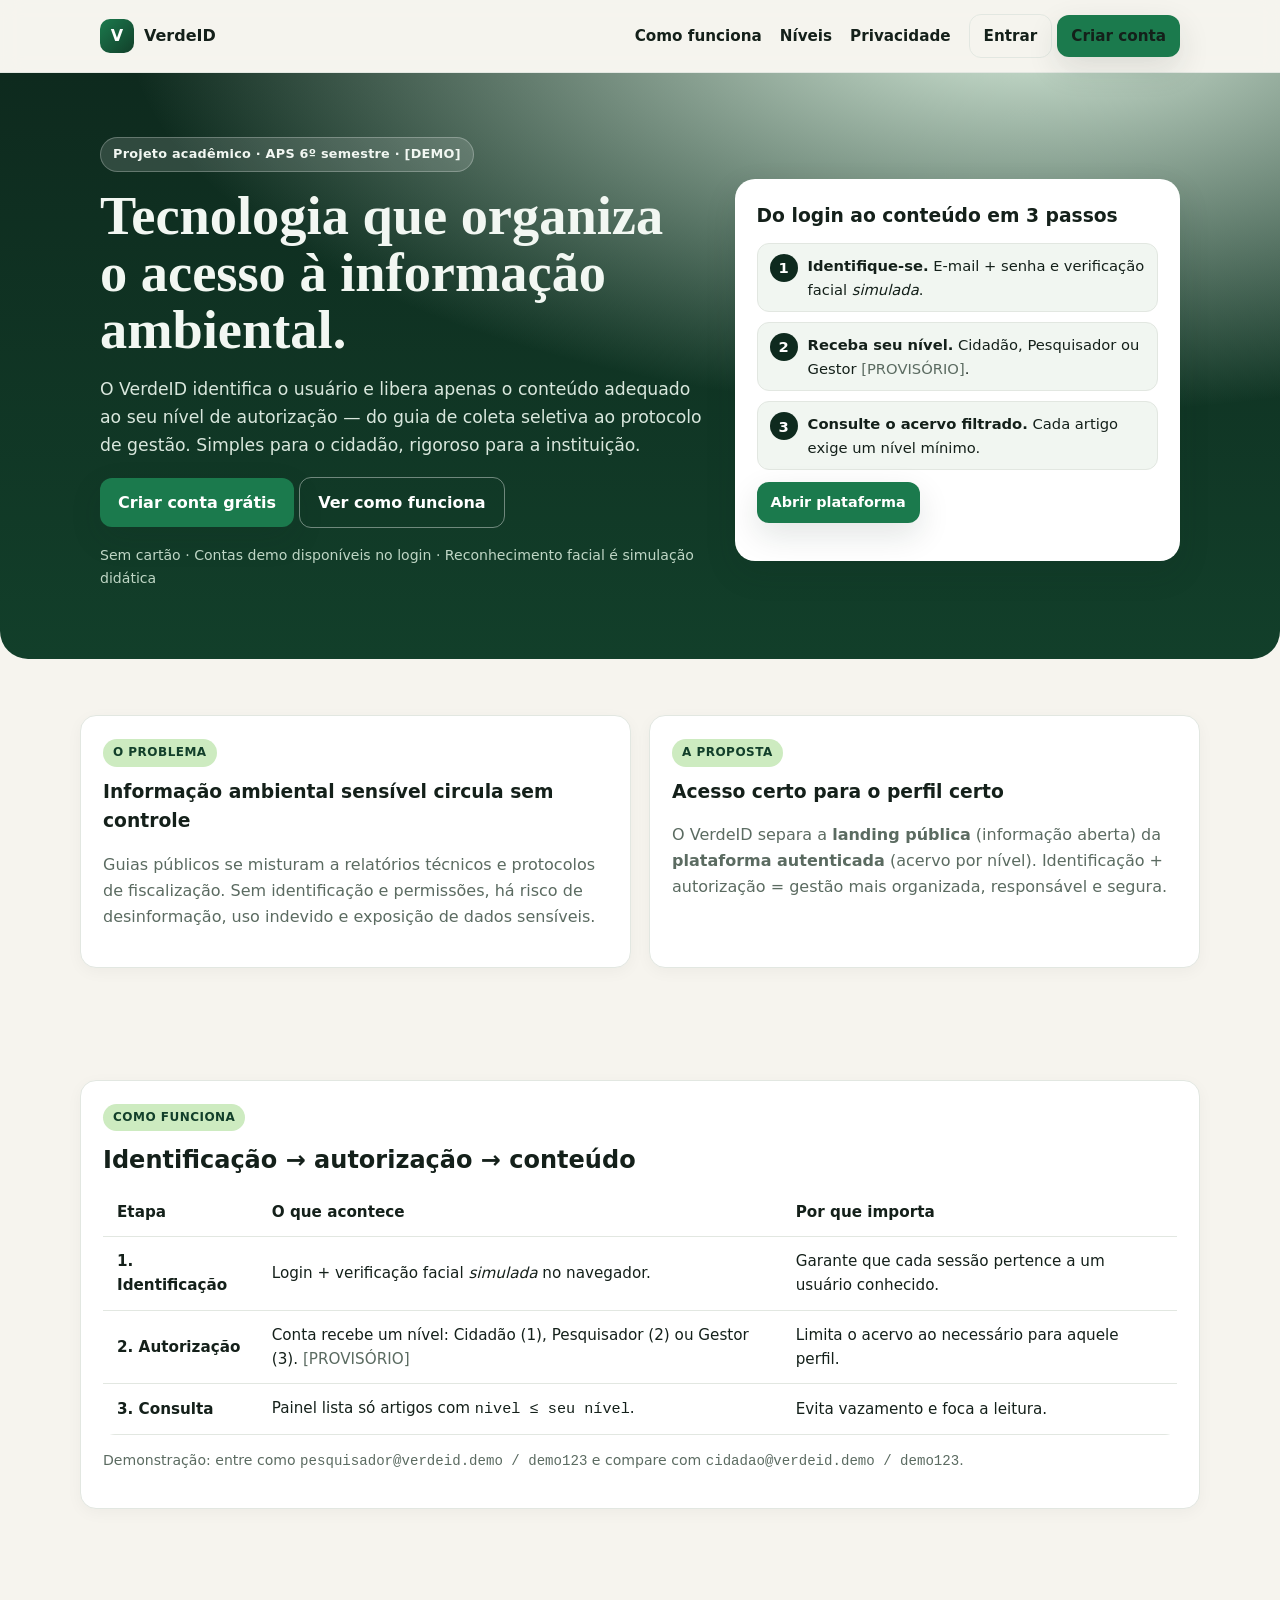
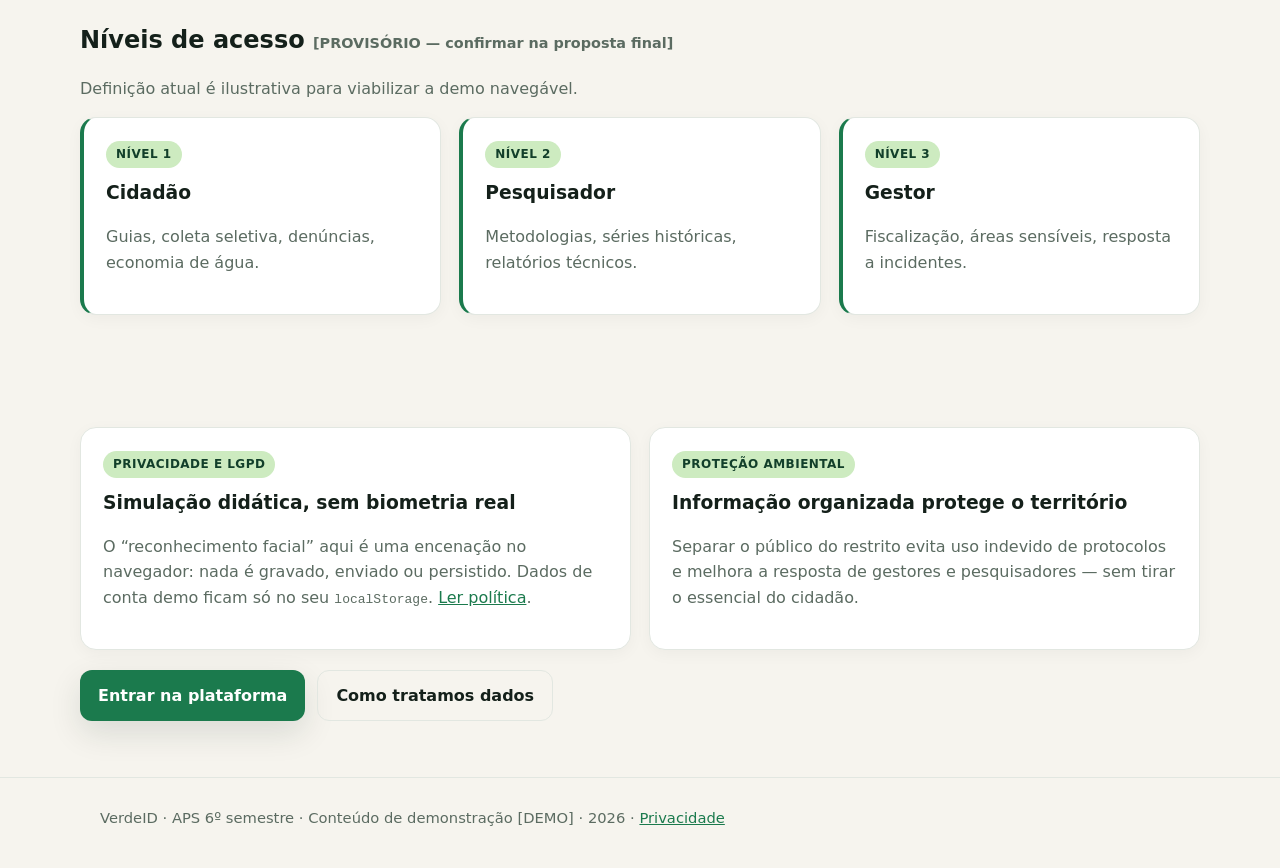
==== index.html @ 3d50bd26 "VerdeID: site estático inicial com landing, auth demo e acervo por nível" ====
<!doctype html>
<html lang="pt-BR">
<head>
<meta charset="utf-8"><meta name="viewport" content="width=device-width,initial-scale=1">
<title>VerdeID — Identificação e acesso a informações ambientais</title>
<meta name="description" content="VerdeID: plataforma de identificação e controle de acesso a informações ambientais, por nível de autorização. Projeto acadêmico (APS).">
<link rel="stylesheet" href="assets/css/style.css">
</head>
<body>
<a class="skip" href="#conteudo">Pular para o conteúdo</a>
<nav class="nav" aria-label="Navegação principal"><div class="nav-inner">
<a class="brand" href="index.html"><span class="brand-mark">V</span> VerdeID</a>
<div class="nav-links"><a class="hide-m" href="#como-funciona">Como funciona</a><a class="hide-m" href="#niveis">Níveis</a><a class="hide-m" href="privacidade.html">Privacidade</a><span data-auth-area></span></div>
</div></nav>

<header class="hero"><div class="hero-grid">
<div>
<span class="eyebrow">Projeto acadêmico · APS 6º semestre · [DEMO]</span>
<h1>Tecnologia que organiza o acesso à informação ambiental.</h1>
<p class="lead">O VerdeID identifica o usuário e libera apenas o conteúdo adequado ao seu nível de autorização — do guia de coleta seletiva ao protocolo de gestão. Simples para o cidadão, rigoroso para a instituição.</p>
<p><a class="btn btn-primary" href="cadastro.html">Criar conta grátis</a> <a class="btn btn-ghost" style="color:#fff;border-color:rgba(255,255,255,.4)" href="#como-funciona">Ver como funciona</a></p>
<p class="hint" style="color:#BFD6C5">Sem cartão · Contas demo disponíveis no login · Reconhecimento facial é simulação didática</p>
</div>
<div class="hero-card" role="img" aria-label="Fluxo: identificar, autorizar, consultar">
<h3>Do login ao conteúdo em 3 passos</h3>
<div class="flow">
<div class="flow-step"><span class="dot">1</span><div><strong>Identifique-se.</strong> E-mail + senha e verificação facial <em>simulada</em>.</div></div>
<div class="flow-step"><span class="dot">2</span><div><strong>Receba seu nível.</strong> Cidadão, Pesquisador ou Gestor <span class="muted">[PROVISÓRIO]</span>.</div></div>
<div class="flow-step"><span class="dot">3</span><div><strong>Consulte o acervo filtrado.</strong> Cada artigo exige um nível mínimo.</div></div>
</div>
<p style="margin-top:12px"><a class="btn btn-primary btn-small" href="painel.html">Abrir plataforma</a></p>
</div>
</div></header>

<main id="conteudo">
<section class="block wrap" id="problema">
<div class="grid-2">
<div class="card reveal"><span class="tag">O problema</span><h3>Informação ambiental sensível circula sem controle</h3><p class="muted">Guias públicos se misturam a relatórios técnicos e protocolos de fiscalização. Sem identificação e permissões, há risco de desinformação, uso indevido e exposição de dados sensíveis.</p></div>
<div class="card reveal"><span class="tag">A proposta</span><h3>Acesso certo para o perfil certo</h3><p class="muted">O VerdeID separa a <strong>landing pública</strong> (informação aberta) da <strong>plataforma autenticada</strong> (acervo por nível). Identificação + autorização = gestão mais organizada, responsável e segura.</p></div>
</div>
</section>

<section class="block wrap" id="como-funciona">
<div class="card reveal">
<span class="tag">Como funciona</span>
<h2 style="margin:0 0 8px">Identificação → autorização → conteúdo</h2>
<table class="table" aria-label="Etapas do sistema">
<tr><th>Etapa</th><th>O que acontece</th><th>Por que importa</th></tr>
<tr><td><strong>1. Identificação</strong></td><td>Login + verificação facial <em>simulada</em> no navegador.</td><td>Garante que cada sessão pertence a um usuário conhecido.</td></tr>
<tr><td><strong>2. Autorização</strong></td><td>Conta recebe um nível: Cidadão (1), Pesquisador (2) ou Gestor (3). <span class="muted">[PROVISÓRIO]</span></td><td>Limita o acervo ao necessário para aquele perfil.</td></tr>
<tr><td><strong>3. Consulta</strong></td><td>Painel lista só artigos com <code>nivel ≤ seu nível</code>.</td><td>Evita vazamento e foca a leitura.</td></tr>
</table>
<p class="hint">Demonstração: entre como <code>pesquisador@verdeid.demo / demo123</code> e compare com <code>cidadao@verdeid.demo / demo123</code>.</p>
</div>
</section>

<section class="block wrap" id="niveis">
<h2 style="margin:0 0 6px">Níveis de acesso <span class="muted" style="font-size:.9rem">[PROVISÓRIO — confirmar na proposta final]</span></h2>
<p class="muted">Definição atual é ilustrativa para viabilizar a demo navegável.</p>
<div class="grid-3">
<div class="card levels reveal"><span class="tag">Nível 1</span><h3>Cidadão</h3><p class="muted">Guias, coleta seletiva, denúncias, economia de água.</p></div>
<div class="card levels reveal"><span class="tag">Nível 2</span><h3>Pesquisador</h3><p class="muted">Metodologias, séries históricas, relatórios técnicos.</p></div>
<div class="card levels reveal"><span class="tag">Nível 3</span><h3>Gestor</h3><p class="muted">Fiscalização, áreas sensíveis, resposta a incidentes.</p></div>
</div>
</section>

<section class="block wrap" id="privacidade">
<div class="grid-2">
<div class="card reveal"><span class="tag">Privacidade e LGPD</span><h3>Simulação didática, sem biometria real</h3><p class="muted">O “reconhecimento facial” aqui é uma encenação no navegador: nada é gravado, enviado ou persistido. Dados de conta demo ficam só no seu <code>localStorage</code>. <a href="privacidade.html">Ler política</a>.</p></div>
<div class="card reveal"><span class="tag">Proteção ambiental</span><h3>Informação organizada protege o território</h3><p class="muted">Separar o público do restrito evita uso indevido de protocolos e melhora a resposta de gestores e pesquisadores — sem tirar o essencial do cidadão.</p></div>
</div>
<div style="margin-top:20px;display:flex;gap:12px;flex-wrap:wrap">
<a class="btn btn-primary" href="login.html">Entrar na plataforma</a>
<a class="btn btn-ghost" href="privacidade.html">Como tratamos dados</a>
</div>
</section>
</main>

<footer><div class="wrap">VerdeID · APS 6º semestre · Conteúdo de demonstração [DEMO] · <span data-ano></span> · <a href="privacidade.html">Privacidade</a></div></footer>
<script src="assets/js/data.js"></script><script src="assets/js/auth.js"></script><script src="assets/js/app.js"></script>
</body>
</html>
---- assets/css/style.css ----
:root{
  --bg:#F6F4EE; --surface:#FFFFFF; --ink:#14201A; --muted:#5B6B61;
  --deep:#0E2A1E; --brand:#1B7A4D; --brand-2:#123F2A; --line:#E2E7E1;
  --accent:#CDEBC0; --warn:#8A5A00; --danger:#A33B3B; --radius:16px;
  --shadow:0 12px 32px rgba(14,42,30,.12); --max:1120px;
  --font:"Inter","Segoe UI",system-ui,-apple-system,Roboto,Arial,sans-serif;
  --serif:"Fraunces",Georgia,"Times New Roman",serif;
}
*{box-sizing:border-box}
html{scroll-behavior:smooth}
body{margin:0;font-family:var(--font);background:var(--bg);color:var(--ink);line-height:1.6}
a{color:var(--brand)}
.wrap{max-width:var(--max);margin:0 auto;padding:0 20px}
.skip{position:absolute;left:-9999px}.skip:focus{left:12px;top:12px;background:#fff;padding:8px 12px;border-radius:8px}
/* Nav */
.nav{position:sticky;top:0;z-index:20;background:rgba(246,244,238,.9);backdrop-filter:blur(10px);border-bottom:1px solid var(--line)}
.nav-inner{display:flex;align-items:center;justify-content:space-between;padding:14px 20px;max-width:var(--max);margin:0 auto}
.brand{display:flex;align-items:center;gap:10px;font-weight:800;text-decoration:none;color:var(--ink)}
.brand-mark{width:34px;height:34px;border-radius:10px;background:linear-gradient(135deg,var(--brand),var(--brand-2));display:grid;place-items:center;color:#fff;font-weight:900}
.nav-links{display:flex;gap:18px;align-items:center}
.nav-links a{text-decoration:none;color:var(--ink);font-weight:600;font-size:.95rem}
.btn{display:inline-flex;align-items:center;justify-content:center;gap:8px;border:0;border-radius:12px;padding:12px 18px;font-weight:700;cursor:pointer;text-decoration:none;transition:transform .15s ease,box-shadow .15s ease}
.btn-primary{background:var(--brand);color:#fff;box-shadow:var(--shadow)}
.btn-primary:hover{transform:translateY(-1px)}
.btn-ghost{background:transparent;border:1px solid var(--line);color:var(--ink)}
.btn-small{padding:9px 14px;font-size:.9rem}
:focus-visible{outline:3px solid #7CC79A;outline-offset:2px}
/* Hero */
.hero{position:relative;overflow:hidden;background:radial-gradient(900px 400px at 80% -10%,#D8EDDC,transparent),linear-gradient(180deg,#0E2A1E,#123F2A);color:#F2F7F2;border-radius:0 0 28px 28px}
.hero-grid{display:grid;grid-template-columns:1.15fr .85fr;gap:32px;padding:64px 20px 56px;max-width:var(--max);margin:0 auto;align-items:center}
.eyebrow{display:inline-block;background:rgba(255,255,255,.14);border:1px solid rgba(255,255,255,.25);padding:6px 12px;border-radius:999px;font-size:.8rem;font-weight:700;letter-spacing:.02em}
.hero h1{font-family:var(--serif);font-size:clamp(2rem,4.5vw,3.4rem);line-height:1.05;margin:16px 0 12px}
.hero p.lead{font-size:1.08rem;color:#D9E7DD;max-width:56ch}
.hero-card{background:#fff;color:var(--ink);border-radius:20px;padding:22px;box-shadow:var(--shadow)}
.hero-card h3{margin:0 0 6px}
.flow{display:grid;gap:10px;margin-top:12px}
.flow-step{display:flex;gap:10px;align-items:flex-start;background:#F1F6F1;border:1px solid var(--line);border-radius:12px;padding:10px 12px;font-size:.92rem}
.dot{width:28px;height:28px;border-radius:50%;background:var(--deep);color:#fff;display:grid;place-items:center;font-weight:800;flex:none}
/* Sections */
section.block{padding:56px 0}
.grid-3{display:grid;grid-template-columns:repeat(3,1fr);gap:18px}
.grid-2{display:grid;grid-template-columns:repeat(2,1fr);gap:18px}
.card{background:var(--surface);border:1px solid var(--line);border-radius:var(--radius);padding:22px;box-shadow:0 4px 16px rgba(0,0,0,.04)}
.card h3{margin:0 0 8px}
.tag{display:inline-block;font-size:.75rem;font-weight:800;letter-spacing:.04em;text-transform:uppercase;background:var(--accent);color:var(--brand-2);border-radius:999px;padding:4px 10px;margin-bottom:10px}
.muted{color:var(--muted)}
.levels{border-left:4px solid var(--brand)}
.table{width:100%;border-collapse:collapse;background:#fff;border-radius:12px;overflow:hidden}
.table th,.table td{padding:12px 14px;border-bottom:1px solid var(--line);text-align:left;font-size:.95rem}
/* Forms */
.form{max-width:520px;margin:0 auto;background:#fff;border:1px solid var(--line);border-radius:20px;padding:28px;box-shadow:var(--shadow)}
label{display:block;font-weight:700;margin:14px 0 6px}
input,select,textarea{width:100%;padding:12px 14px;border-radius:12px;border:1px solid #CBD5CC;font-size:1rem;background:#fff}
.hint{font-size:.88rem;color:var(--muted)}
.alert{border-radius:12px;padding:12px 14px;margin:14px 0;font-size:.95rem}
.alert-err{background:#FDECEC;border:1px solid #F3B4B4;color:#6E1F1F}
.alert-ok{background:#E9F6EC;border:1px solid #A9D8B4;color:#123F2A}
.demo-box{background:#FFF7E0;border:1px dashed #C99A00;border-radius:12px;padding:12px 14px;font-size:.9rem;margin-top:16px}
/* Face mock */
.face{border:1px solid var(--line);border-radius:16px;overflow:hidden;background:#0B1F16;color:#DFF0E3}
.face-view{position:relative;aspect-ratio:16/10;background:radial-gradient(300px 200px at 50% 40%,#1E4D36,#0B1F16);display:grid;place-items:center}
.face-view video{width:100%;height:100%;object-fit:cover;display:none}
.scanline{position:absolute;left:8%;right:8%;height:3px;background:#7CF2A8;box-shadow:0 0 18px #7CF2A8;animation:scan 2.2s ease-in-out infinite;display:none}
@keyframes scan{0%,100%{top:12%}50%{top:84%}}
.face.ativo .scanline{display:block}
.face-oval{width:150px;height:190px;border:2px dashed rgba(255,255,255,.6);border-radius:50%;display:grid;place-items:center;font-size:.85rem;text-align:center;padding:10px}
/* Reveal */
.reveal{opacity:0;transform:translateY(14px);transition:opacity .5s ease,transform .5s ease}
.reveal.vis{opacity:1;transform:none}
/* Footer */
footer{border-top:1px solid var(--line);padding:28px 0 40px;color:var(--muted);font-size:.92rem}
/* Article */
.prose{max-width:760px;margin:0 auto;background:#fff;border:1px solid var(--line);border-radius:20px;padding:30px}
.prose h1{font-family:var(--serif);line-height:1.15}
.badge-nivel{font-size:.8rem;font-weight:800;background:var(--deep);color:#fff;border-radius:999px;padding:4px 10px}
.toolbar{display:flex;gap:10px;flex-wrap:wrap;align-items:center;justify-content:space-between;margin:18px 0}
.search{display:flex;gap:10px;flex-wrap:wrap}
@media(max-width:860px){
  .hero-grid,.grid-3,.grid-2{grid-template-columns:1fr}
  .nav-links a.hide-m{display:none}
  section.block{padding:36px 0}
}
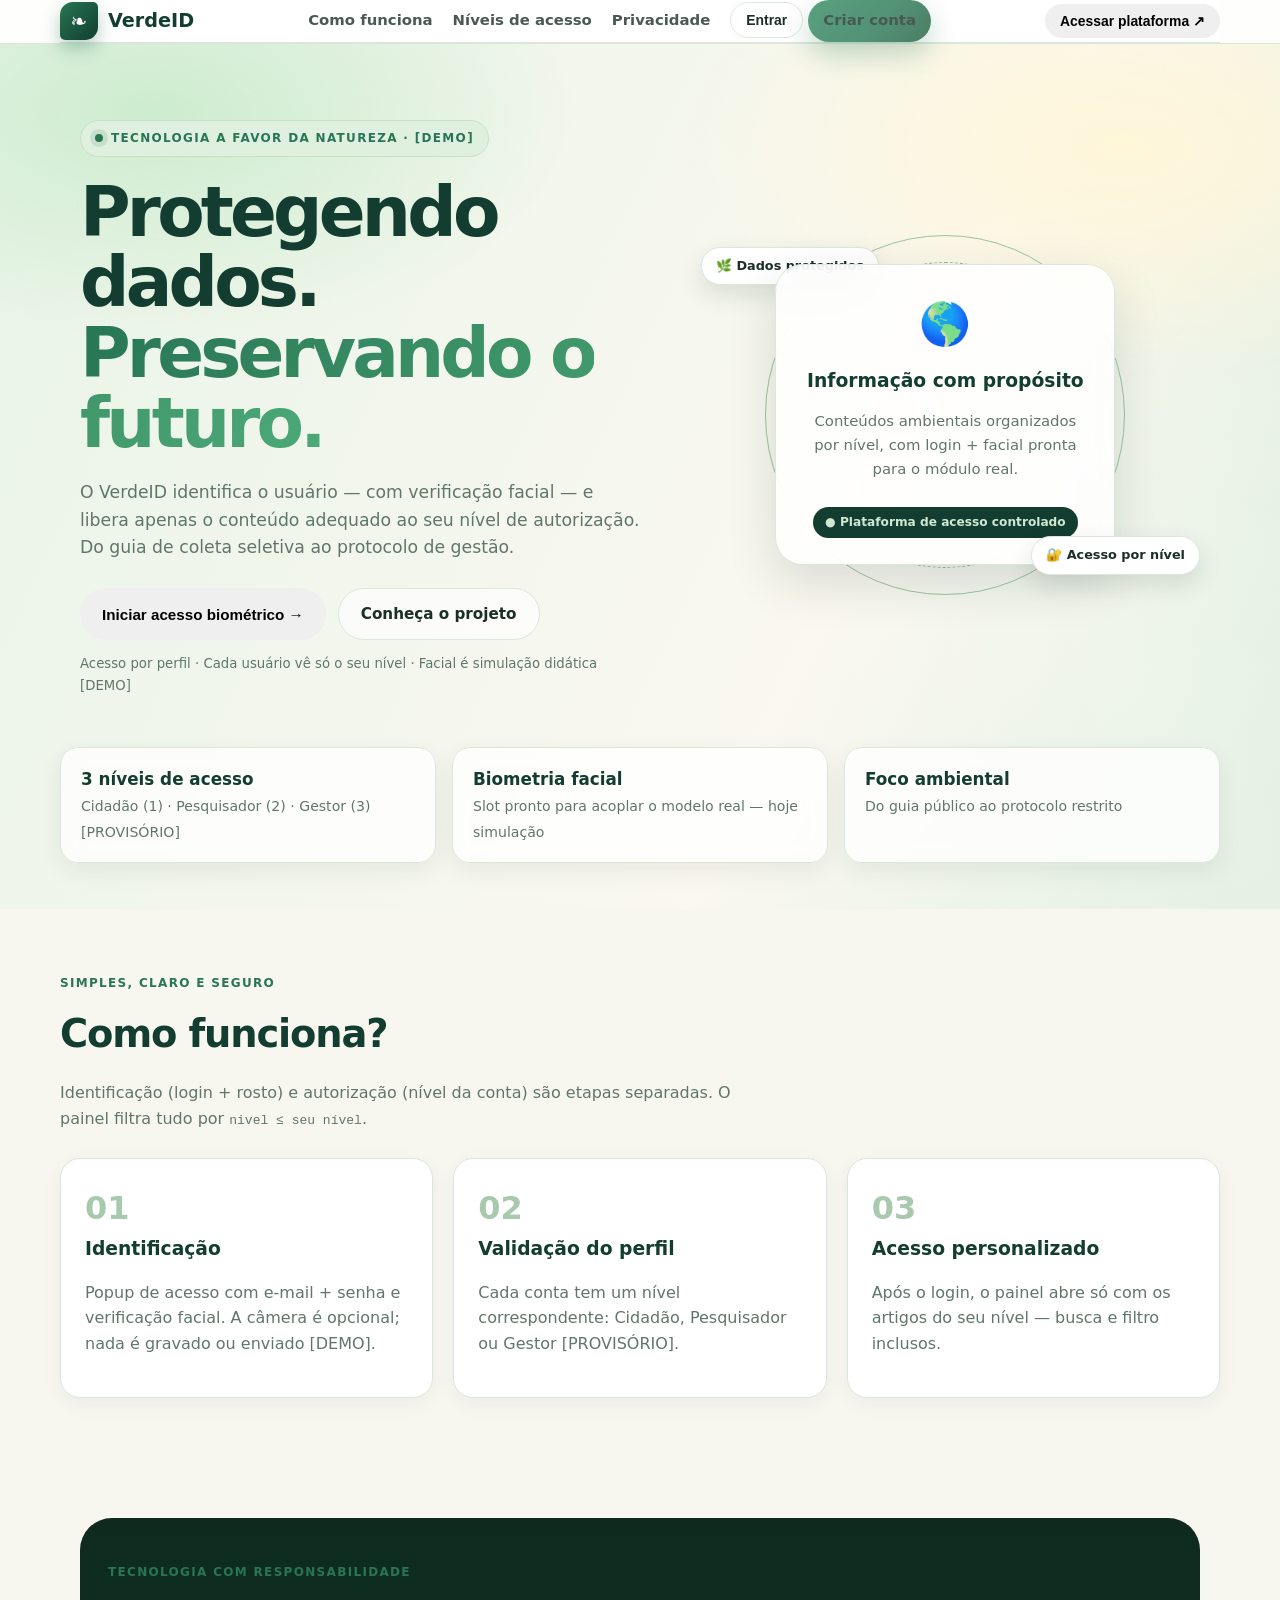
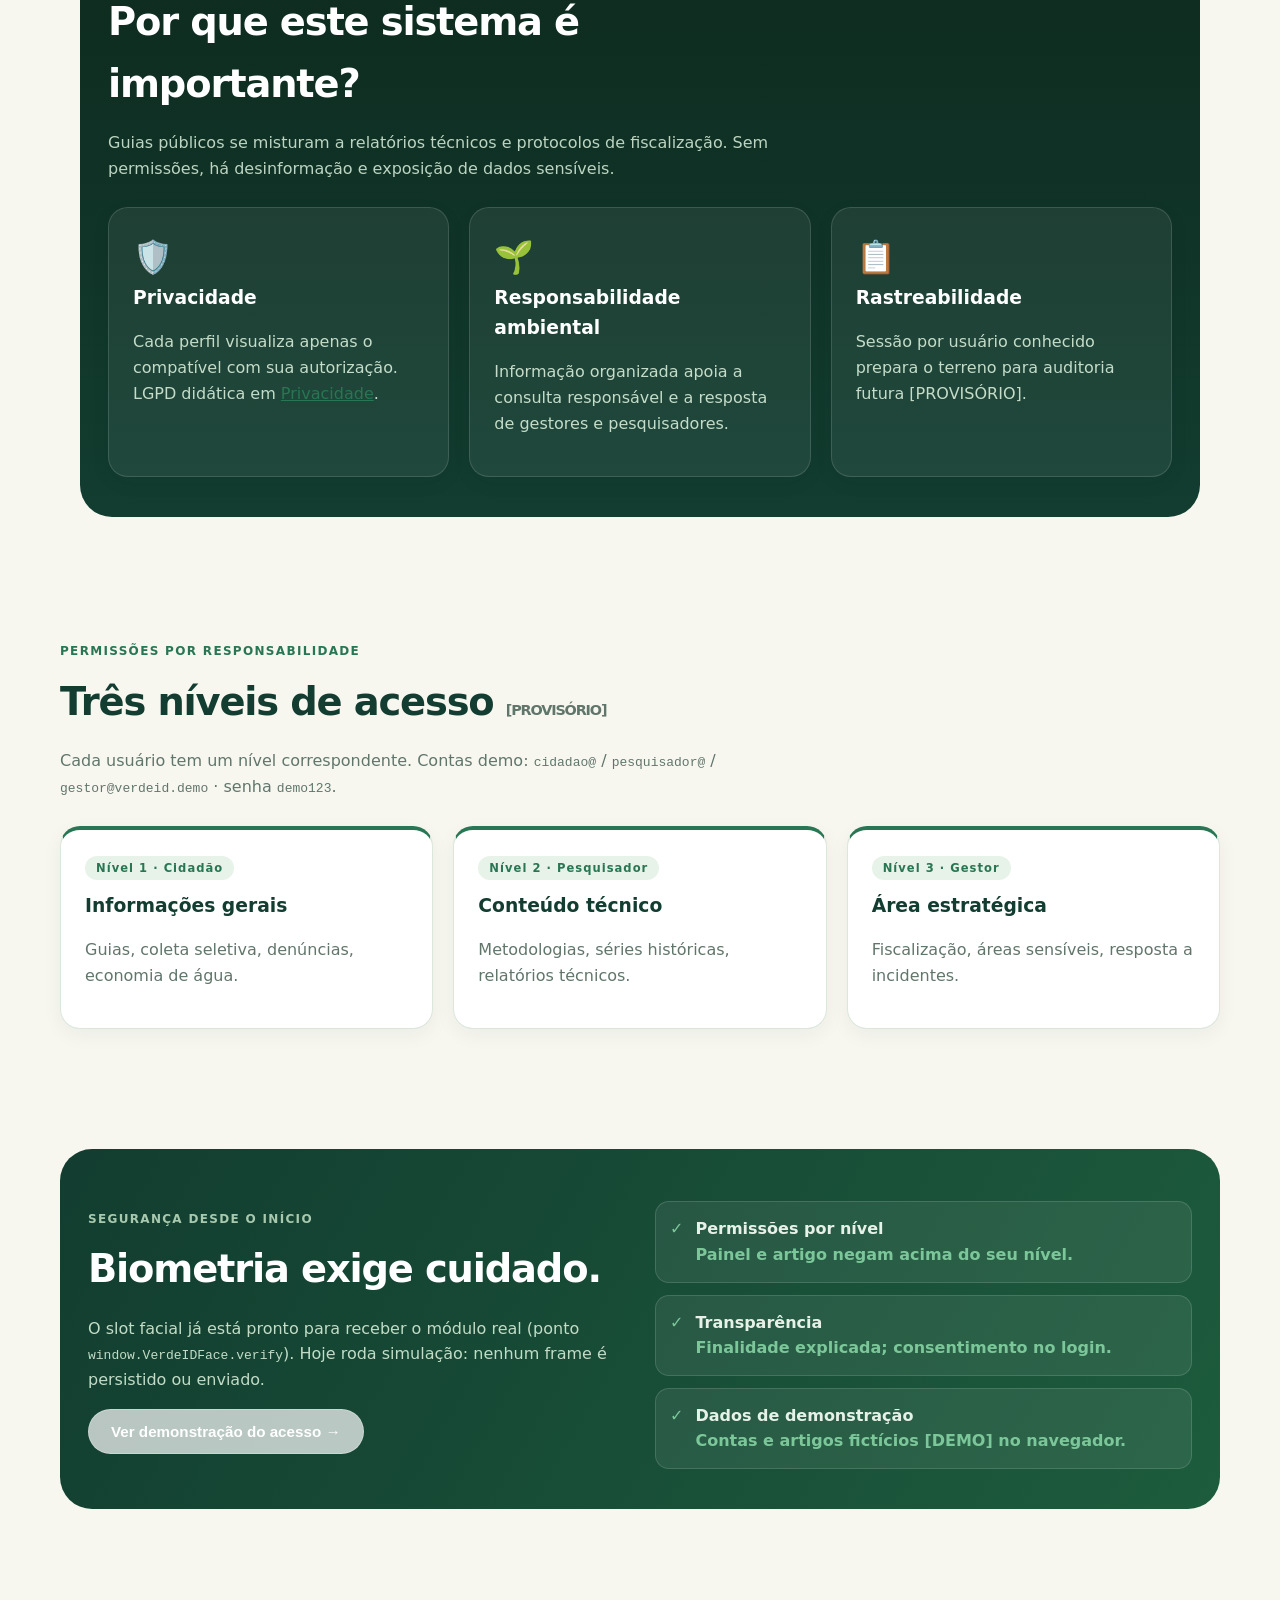
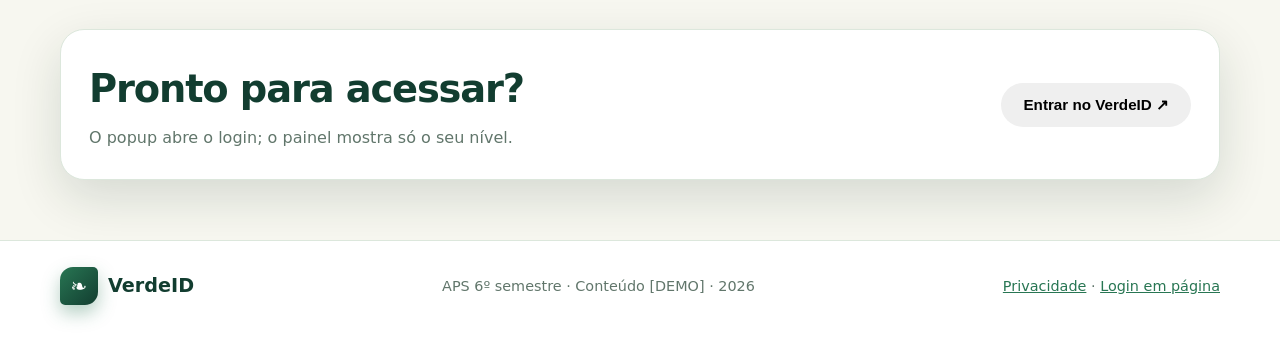
==== commit 7aaefed3: "VerdeID: redesign moderno com login em popup e slot facial plugável" ====
--- a/index.html
+++ b/index.html
@@ -2,81 +2,134 @@
 <html lang="pt-BR">
 <head>
 <meta charset="utf-8"><meta name="viewport" content="width=device-width,initial-scale=1">
-<title>VerdeID — Identificação e acesso a informações ambientais</title>
+<title>VerdeID — Protegendo dados. Preservando o futuro.</title>
 <meta name="description" content="VerdeID: plataforma de identificação e controle de acesso a informações ambientais, por nível de autorização. Projeto acadêmico (APS).">
 <link rel="stylesheet" href="assets/css/style.css">
 </head>
 <body>
 <a class="skip" href="#conteudo">Pular para o conteúdo</a>
-<nav class="nav" aria-label="Navegação principal"><div class="nav-inner">
-<a class="brand" href="index.html"><span class="brand-mark">V</span> VerdeID</a>
-<div class="nav-links"><a class="hide-m" href="#como-funciona">Como funciona</a><a class="hide-m" href="#niveis">Níveis</a><a class="hide-m" href="privacidade.html">Privacidade</a><span data-auth-area></span></div>
-</div></nav>
-
-<header class="hero"><div class="hero-grid">
-<div>
-<span class="eyebrow">Projeto acadêmico · APS 6º semestre · [DEMO]</span>
-<h1>Tecnologia que organiza o acesso à informação ambiental.</h1>
-<p class="lead">O VerdeID identifica o usuário e libera apenas o conteúdo adequado ao seu nível de autorização — do guia de coleta seletiva ao protocolo de gestão. Simples para o cidadão, rigoroso para a instituição.</p>
-<p><a class="btn btn-primary" href="cadastro.html">Criar conta grátis</a> <a class="btn btn-ghost" style="color:#fff;border-color:rgba(255,255,255,.4)" href="#como-funciona">Ver como funciona</a></p>
-<p class="hint" style="color:#BFD6C5">Sem cartão · Contas demo disponíveis no login · Reconhecimento facial é simulação didática</p>
-</div>
-<div class="hero-card" role="img" aria-label="Fluxo: identificar, autorizar, consultar">
-<h3>Do login ao conteúdo em 3 passos</h3>
-<div class="flow">
-<div class="flow-step"><span class="dot">1</span><div><strong>Identifique-se.</strong> E-mail + senha e verificação facial <em>simulada</em>.</div></div>
-<div class="flow-step"><span class="dot">2</span><div><strong>Receba seu nível.</strong> Cidadão, Pesquisador ou Gestor <span class="muted">[PROVISÓRIO]</span>.</div></div>
-<div class="flow-step"><span class="dot">3</span><div><strong>Consulte o acervo filtrado.</strong> Cada artigo exige um nível mínimo.</div></div>
-</div>
-<p style="margin-top:12px"><a class="btn btn-primary btn-small" href="painel.html">Abrir plataforma</a></p>
-</div>
+<header class="top"><div class="container nav">
+<a class="brand" href="index.html"><span class="mark">❧</span>VerdeID</a>
+<nav class="links nav-links" aria-label="Navegação principal">
+<a class="hide-m" href="#como">Como funciona</a><a class="hide-m" href="#niveis">Níveis de acesso</a><a class="hide-m" href="privacidade.html">Privacidade</a>
+<span data-auth-area></span>
+</nav>
+<button class="btn primary btn-small" data-open-login>Acessar plataforma ↗</button>
 </div></header>
 
 <main id="conteudo">
-<section class="block wrap" id="problema">
-<div class="grid-2">
-<div class="card reveal"><span class="tag">O problema</span><h3>Informação ambiental sensível circula sem controle</h3><p class="muted">Guias públicos se misturam a relatórios técnicos e protocolos de fiscalização. Sem identificação e permissões, há risco de desinformação, uso indevido e exposição de dados sensíveis.</p></div>
-<div class="card reveal"><span class="tag">A proposta</span><h3>Acesso certo para o perfil certo</h3><p class="muted">O VerdeID separa a <strong>landing pública</strong> (informação aberta) da <strong>plataforma autenticada</strong> (acervo por nível). Identificação + autorização = gestão mais organizada, responsável e segura.</p></div>
+<section class="hero"><div class="hero-grid">
+<div>
+<div class="eyebrow"><span class="dot"></span> Tecnologia a favor da natureza · [DEMO]</div>
+<h1>Protegendo dados.<br><span>Preservando o futuro.</span></h1>
+<p class="lead">O VerdeID identifica o usuário — com verificação facial — e libera apenas o conteúdo adequado ao seu nível de autorização. Do guia de coleta seletiva ao protocolo de gestão.</p>
+<div class="actions">
+<button class="btn primary" data-open-login>Iniciar acesso biométrico →</button>
+<a class="btn ghost btn-ghost" href="#como">Conheça o projeto</a>
 </div>
+<p class="small">Acesso por perfil · Cada usuário vê só o seu nível · Facial é simulação didática [DEMO]</p>
+</div>
+<div class="visual" aria-hidden="true"><div class="orbit"></div>
+<div class="chip a">🌿 Dados protegidos</div>
+<div class="ecoCard"><div class="ecoIcon">🌎</div><h3>Informação com propósito</h3><p>Conteúdos ambientais organizados por nível, com login + facial pronta para o módulo real.</p><div class="status">● Plataforma de acesso controlado</div></div>
+<div class="chip b">🔐 Acesso por nível</div>
+</div>
+</div>
+<div class="container"><div class="stats">
+<div class="stat"><strong>3 níveis de acesso</strong><span>Cidadão (1) · Pesquisador (2) · Gestor (3) [PROVISÓRIO]</span></div>
+<div class="stat"><strong>Biometria facial</strong><span>Slot pronto para acoplar o modelo real — hoje simulação</span></div>
+<div class="stat"><strong>Foco ambiental</strong><span>Do guia público ao protocolo restrito</span></div>
+</div></div>
 </section>
 
-<section class="block wrap" id="como-funciona">
-<div class="card reveal">
-<span class="tag">Como funciona</span>
-<h2 style="margin:0 0 8px">Identificação → autorização → conteúdo</h2>
-<table class="table" aria-label="Etapas do sistema">
-<tr><th>Etapa</th><th>O que acontece</th><th>Por que importa</th></tr>
-<tr><td><strong>1. Identificação</strong></td><td>Login + verificação facial <em>simulada</em> no navegador.</td><td>Garante que cada sessão pertence a um usuário conhecido.</td></tr>
-<tr><td><strong>2. Autorização</strong></td><td>Conta recebe um nível: Cidadão (1), Pesquisador (2) ou Gestor (3). <span class="muted">[PROVISÓRIO]</span></td><td>Limita o acervo ao necessário para aquele perfil.</td></tr>
-<tr><td><strong>3. Consulta</strong></td><td>Painel lista só artigos com <code>nivel ≤ seu nível</code>.</td><td>Evita vazamento e foca a leitura.</td></tr>
-</table>
-<p class="hint">Demonstração: entre como <code>pesquisador@verdeid.demo / demo123</code> e compare com <code>cidadao@verdeid.demo / demo123</code>.</p>
-</div>
-</section>
+<section class="block container" id="como"><div class="head">
+<span class="kicker">Simples, claro e seguro</span><h2>Como funciona?</h2>
+<p>Identificação (login + rosto) e autorização (nível da conta) são etapas separadas. O painel filtra tudo por <code>nivel ≤ seu nível</code>.</p></div>
+<div class="grid3">
+<article class="card reveal"><div class="num">01</div><h3>Identificação</h3><p class="muted">Popup de acesso com e-mail + senha e verificação facial. A câmera é opcional; nada é gravado ou enviado [DEMO].</p></article>
+<article class="card reveal"><div class="num">02</div><h3>Validação do perfil</h3><p class="muted">Cada conta tem um nível correspondente: Cidadão, Pesquisador ou Gestor <span class="muted">[PROVISÓRIO]</span>.</p></article>
+<article class="card reveal"><div class="num">03</div><h3>Acesso personalizado</h3><p class="muted">Após o login, o painel abre só com os artigos do seu nível — busca e filtro inclusos.</p></article>
+</div></section>
 
-<section class="block wrap" id="niveis">
-<h2 style="margin:0 0 6px">Níveis de acesso <span class="muted" style="font-size:.9rem">[PROVISÓRIO — confirmar na proposta final]</span></h2>
-<p class="muted">Definição atual é ilustrativa para viabilizar a demo navegável.</p>
-<div class="grid-3">
-<div class="card levels reveal"><span class="tag">Nível 1</span><h3>Cidadão</h3><p class="muted">Guias, coleta seletiva, denúncias, economia de água.</p></div>
-<div class="card levels reveal"><span class="tag">Nível 2</span><h3>Pesquisador</h3><p class="muted">Metodologias, séries históricas, relatórios técnicos.</p></div>
-<div class="card levels reveal"><span class="tag">Nível 3</span><h3>Gestor</h3><p class="muted">Fiscalização, áreas sensíveis, resposta a incidentes.</p></div>
-</div>
-</section>
+<section class="block container"><div class="why block container" style="padding:40px 28px"><div class="head">
+<span class="kicker">Tecnologia com responsabilidade</span><h2>Por que este sistema é importante?</h2>
+<p>Guias públicos se misturam a relatórios técnicos e protocolos de fiscalização. Sem permissões, há desinformação e exposição de dados sensíveis.</p></div>
+<div class="grid3">
+<article class="card"><div class="icon">🛡️</div><h3>Privacidade</h3><p class="muted">Cada perfil visualiza apenas o compatível com sua autorização. LGPD didática em <a href="privacidade.html">Privacidade</a>.</p></article>
+<article class="card"><div class="icon">🌱</div><h3>Responsabilidade ambiental</h3><p class="muted">Informação organizada apoia a consulta responsável e a resposta de gestores e pesquisadores.</p></article>
+<article class="card"><div class="icon">📋</div><h3>Rastreabilidade</h3><p class="muted">Sessão por usuário conhecido prepara o terreno para auditoria futura [PROVISÓRIO].</p></article>
+</div></div></section>
 
-<section class="block wrap" id="privacidade">
-<div class="grid-2">
-<div class="card reveal"><span class="tag">Privacidade e LGPD</span><h3>Simulação didática, sem biometria real</h3><p class="muted">O “reconhecimento facial” aqui é uma encenação no navegador: nada é gravado, enviado ou persistido. Dados de conta demo ficam só no seu <code>localStorage</code>. <a href="privacidade.html">Ler política</a>.</p></div>
-<div class="card reveal"><span class="tag">Proteção ambiental</span><h3>Informação organizada protege o território</h3><p class="muted">Separar o público do restrito evita uso indevido de protocolos e melhora a resposta de gestores e pesquisadores — sem tirar o essencial do cidadão.</p></div>
-</div>
-<div style="margin-top:20px;display:flex;gap:12px;flex-wrap:wrap">
-<a class="btn btn-primary" href="login.html">Entrar na plataforma</a>
-<a class="btn btn-ghost" href="privacidade.html">Como tratamos dados</a>
-</div>
-</section>
+<section class="block container" id="niveis"><div class="head">
+<span class="kicker">Permissões por responsabilidade</span><h2>Três níveis de acesso <span class="muted" style="font-size:.9rem">[PROVISÓRIO]</span></h2>
+<p>Cada usuário tem um nível correspondente. Contas demo: <code>cidadao@</code> / <code>pesquisador@</code> / <code>gestor@verdeid.demo</code> · senha <code>demo123</code>.</p></div>
+<div class="grid3">
+<article class="card levels reveal"><span class="levelLabel">Nível 1 · Cidadão</span><h3 style="margin-top:12px">Informações gerais</h3><p class="muted">Guias, coleta seletiva, denúncias, economia de água.</p></article>
+<article class="card levels reveal"><span class="levelLabel">Nível 2 · Pesquisador</span><h3 style="margin-top:12px">Conteúdo técnico</h3><p class="muted">Metodologias, séries históricas, relatórios técnicos.</p></article>
+<article class="card levels reveal"><span class="levelLabel">Nível 3 · Gestor</span><h3 style="margin-top:12px">Área estratégica</h3><p class="muted">Fiscalização, áreas sensíveis, resposta a incidentes.</p></article>
+</div></section>
+
+<section class="block container"><div class="security securityGrid" style="padding:40px 28px"><div>
+<span class="kicker" style="color:#a8c9ae">Segurança desde o início</span>
+<h2>Biometria exige cuidado.</h2>
+<p>O slot facial já está pronto para receber o módulo real (ponto <code>window.VerdeIDFace.verify</code>). Hoje roda simulação: nenhum frame é persistido ou enviado.</p>
+<button class="btn btn-ghost" data-open-login style="color:#fff;border-color:#ffffff44">Ver demonstração do acesso →</button>
+</div><div>
+<div class="securityItem"><span>✓</span><div><b>Permissões por nível</b><br><span>Painel e artigo negam acima do seu nível.</span></div></div>
+<div class="securityItem"><span>✓</span><div><b>Transparência</b><br><span>Finalidade explicada; consentimento no login.</span></div></div>
+<div class="securityItem"><span>✓</span><div><b>Dados de demonstração</b><br><span>Contas e artigos fictícios [DEMO] no navegador.</span></div></div>
+</div></div></section>
+
+<section class="block container"><div class="ctaBox">
+<div><h2 style="margin:0;color:var(--pine)">Pronto para acessar?</h2><p class="muted" style="margin:6px 0 0">O popup abre o login; o painel mostra só o seu nível.</p></div>
+<button class="btn primary" data-open-login>Entrar no VerdeID ↗</button>
+</div></section>
 </main>
 
-<footer><div class="wrap">VerdeID · APS 6º semestre · Conteúdo de demonstração [DEMO] · <span data-ano></span> · <a href="privacidade.html">Privacidade</a></div></footer>
+<footer><div class="container footer">
+<a class="brand" href="index.html"><span class="mark">❧</span>VerdeID</a>
+<span>APS 6º semestre · Conteúdo [DEMO] · <span data-ano></span></span>
+<span><a href="privacidade.html">Privacidade</a> · <a href="login.html">Login em página</a></span>
+</div></footer>
+
+<!-- Popup de acesso -->
+<div class="overlay" id="loginOverlay" role="dialog" aria-modal="true" aria-label="Acesso à plataforma">
+<div class="loginTop"><a class="brand"><span class="mark">❧</span>VerdeID <span class="small">/ Acesso seguro</span></a><button class="close" data-close-login aria-label="Fechar">×</button></div>
+<div class="loginWrap"><div class="loginGrid">
+<div class="camera" data-face>
+<div style="width:100%">
+<div class="face" aria-hidden="true">☺</div>
+<div class="face-view" style="border-radius:14px;margin-bottom:12px;min-height:150px"><video autoplay playsinline muted></video><div class="face-oval">Posicione o rosto aqui</div><div class="scanline"></div></div>
+<b>Verificação facial</b>
+<p class="small" data-face-msg>Nada é gravado ou enviado. Opcional — pronta para o módulo real.</p>
+<div style="display:flex;gap:8px;flex-wrap:wrap;justify-content:center;margin-top:10px">
+<button class="btn btn-ghost btn-small" data-face-cam type="button">Ativar câmera</button>
+<button class="btn btn-ghost btn-small" data-face-sim type="button">Simular verificação</button>
+</div>
+</div>
+</div>
+<div class="formPanel">
+<span class="kicker">Demonstração interativa</span><h2>Entre com segurança</h2>
+<p class="small">Cada usuário tem um nível correspondente. Use uma conta [DEMO] ou <a href="cadastro.html">crie a sua</a> (nível 1).</p>
+<div class="alert alert-err" id="modal-erro" hidden></div>
+<form id="f-modal-login">
+<label for="m-email">E-mail</label><input id="m-email" type="email" required autocomplete="username" placeholder="cidadao@verdeid.demo">
+<label for="m-senha">Senha</label><input id="m-senha" type="password" required autocomplete="current-password" placeholder="demo123">
+<label style="font-weight:400"><input type="checkbox" id="m-lembrar" style="width:auto"> Manter conectado</label>
+<p><button class="btn primary" style="width:100%" type="submit">Entrar →</button></p>
+</form>
+<div class="faceHook"><p class="small">Após entrar, o painel exige a sessão e filtra por nível. O facial marca <code>face:true</code> na sessão (simulação).</p>
+<div class="demo-box"><strong>[DEMO] — senha <code>demo123</code>:</strong><br><code>cidadao@verdeid.demo</code> (1) · <code>pesquisador@verdeid.demo</code> (2) · <code>gestor@verdeid.demo</code> (3)</div></div>
+</div>
+</div></div>
+</div>
+
+<div class="welcomeScreen" id="welcomeScreen" aria-live="polite"><div class="welcomeInner">
+<div class="welcomeLeaf">❧</div><h2 id="welcomeText">Bem-vindo(a)</h2>
+<p id="welcomeSub">Sessão validada.</p><div class="welcomeLevel" id="welcomeLevel">NÍVEL 1</div>
+<p class="small" style="color:#bcd4c1">Abrindo seu painel…</p>
+</div></div>
+
 <script src="assets/js/data.js"></script><script src="assets/js/auth.js"></script><script src="assets/js/app.js"></script>
 </body>
 </html>
--- a/assets/css/style.css
+++ b/assets/css/style.css
@@ -1,82 +1,193 @@
+/* VerdeID — redesign ousado (base: modelo verdeid_site + modernização).
+   Estático, sem build. Tokens e classes mantêm compat com login/cadastro/painel/artigo. */
 :root{
-  --bg:#F6F4EE; --surface:#FFFFFF; --ink:#14201A; --muted:#5B6B61;
-  --deep:#0E2A1E; --brand:#1B7A4D; --brand-2:#123F2A; --line:#E2E7E1;
-  --accent:#CDEBC0; --warn:#8A5A00; --danger:#A33B3B; --radius:16px;
-  --shadow:0 12px 32px rgba(14,42,30,.12); --max:1120px;
+  --forest:#0e2a1e; --pine:#123d30; --green:#287653; --lime:#7cc79a;
+  --sage:#a8c9ae; --mint:#e7f3e8; --cream:#f7f7f0; --card:#ffffff;
+  --ink:#1c2f27; --muted:#61766b; --line:#dce7dc; --gold:#dfb766;
+  --danger:#a33b3b; --radius:20px; --max:1160px;
+  --shadow:0 18px 50px rgba(14,42,30,.14);
   --font:"Inter","Segoe UI",system-ui,-apple-system,Roboto,Arial,sans-serif;
   --serif:"Fraunces",Georgia,"Times New Roman",serif;
 }
 *{box-sizing:border-box}
 html{scroll-behavior:smooth}
-body{margin:0;font-family:var(--font);background:var(--bg);color:var(--ink);line-height:1.6}
-a{color:var(--brand)}
-.wrap{max-width:var(--max);margin:0 auto;padding:0 20px}
-.skip{position:absolute;left:-9999px}.skip:focus{left:12px;top:12px;background:#fff;padding:8px 12px;border-radius:8px}
-/* Nav */
-.nav{position:sticky;top:0;z-index:20;background:rgba(246,244,238,.9);backdrop-filter:blur(10px);border-bottom:1px solid var(--line)}
-.nav-inner{display:flex;align-items:center;justify-content:space-between;padding:14px 20px;max-width:var(--max);margin:0 auto}
-.brand{display:flex;align-items:center;gap:10px;font-weight:800;text-decoration:none;color:var(--ink)}
-.brand-mark{width:34px;height:34px;border-radius:10px;background:linear-gradient(135deg,var(--brand),var(--brand-2));display:grid;place-items:center;color:#fff;font-weight:900}
-.nav-links{display:flex;gap:18px;align-items:center}
-.nav-links a{text-decoration:none;color:var(--ink);font-weight:600;font-size:.95rem}
-.btn{display:inline-flex;align-items:center;justify-content:center;gap:8px;border:0;border-radius:12px;padding:12px 18px;font-weight:700;cursor:pointer;text-decoration:none;transition:transform .15s ease,box-shadow .15s ease}
-.btn-primary{background:var(--brand);color:#fff;box-shadow:var(--shadow)}
-.btn-primary:hover{transform:translateY(-1px)}
-.btn-ghost{background:transparent;border:1px solid var(--line);color:var(--ink)}
-.btn-small{padding:9px 14px;font-size:.9rem}
-:focus-visible{outline:3px solid #7CC79A;outline-offset:2px}
-/* Hero */
-.hero{position:relative;overflow:hidden;background:radial-gradient(900px 400px at 80% -10%,#D8EDDC,transparent),linear-gradient(180deg,#0E2A1E,#123F2A);color:#F2F7F2;border-radius:0 0 28px 28px}
-.hero-grid{display:grid;grid-template-columns:1.15fr .85fr;gap:32px;padding:64px 20px 56px;max-width:var(--max);margin:0 auto;align-items:center}
-.eyebrow{display:inline-block;background:rgba(255,255,255,.14);border:1px solid rgba(255,255,255,.25);padding:6px 12px;border-radius:999px;font-size:.8rem;font-weight:700;letter-spacing:.02em}
-.hero h1{font-family:var(--serif);font-size:clamp(2rem,4.5vw,3.4rem);line-height:1.05;margin:16px 0 12px}
-.hero p.lead{font-size:1.08rem;color:#D9E7DD;max-width:56ch}
-.hero-card{background:#fff;color:var(--ink);border-radius:20px;padding:22px;box-shadow:var(--shadow)}
-.hero-card h3{margin:0 0 6px}
-.flow{display:grid;gap:10px;margin-top:12px}
-.flow-step{display:flex;gap:10px;align-items:flex-start;background:#F1F6F1;border:1px solid var(--line);border-radius:12px;padding:10px 12px;font-size:.92rem}
-.dot{width:28px;height:28px;border-radius:50%;background:var(--deep);color:#fff;display:grid;place-items:center;font-weight:800;flex:none}
-/* Sections */
-section.block{padding:56px 0}
-.grid-3{display:grid;grid-template-columns:repeat(3,1fr);gap:18px}
-.grid-2{display:grid;grid-template-columns:repeat(2,1fr);gap:18px}
-.card{background:var(--surface);border:1px solid var(--line);border-radius:var(--radius);padding:22px;box-shadow:0 4px 16px rgba(0,0,0,.04)}
-.card h3{margin:0 0 8px}
-.tag{display:inline-block;font-size:.75rem;font-weight:800;letter-spacing:.04em;text-transform:uppercase;background:var(--accent);color:var(--brand-2);border-radius:999px;padding:4px 10px;margin-bottom:10px}
+body{margin:0;font-family:var(--font);background:var(--cream);color:var(--ink);line-height:1.6;-webkit-font-smoothing:antialiased}
+a{color:var(--green)}
+::selection{background:var(--green);color:#fff}
+.wrap,.container{width:min(var(--max),calc(100% - 40px));margin:0 auto}
+.skip{position:absolute;left:-9999px}.skip:focus{left:12px;top:12px;background:#fff;padding:8px 12px;border-radius:8px;z-index:99}
+
+/* ---------- Nav (glass) ---------- */
+.nav,header.top{position:sticky;top:0;z-index:30;background:rgba(255,255,255,.82);backdrop-filter:blur(16px) saturate(1.3);-webkit-backdrop-filter:blur(16px);border-bottom:1px solid var(--line)}
+.nav-inner,.nav{display:flex;align-items:center;justify-content:space-between;gap:18px}
+.nav-inner{max-width:var(--max);margin:0 auto;padding:12px 20px;width:100%}
+.brand{display:flex;align-items:center;gap:10px;font-weight:850;color:var(--pine);font-size:1.2rem;text-decoration:none}
+.brand-mark,.mark{display:grid;place-items:center;width:38px;height:38px;border-radius:13px 5px 13px 5px;background:linear-gradient(135deg,var(--green),var(--pine));color:#fff;font-weight:900;font-size:1.25rem;box-shadow:0 8px 18px rgba(40,118,83,.35)}
+.nav-links{display:flex;gap:20px;align-items:center}
+.nav-links a{text-decoration:none;color:var(--ink);font-weight:600;font-size:.93rem;opacity:.8}
+.nav-links a:hover{opacity:1}
+
+/* ---------- Botões ---------- */
+.btn{display:inline-flex;align-items:center;justify-content:center;gap:8px;border:0;border-radius:999px;padding:13px 22px;font-weight:750;cursor:pointer;text-decoration:none;transition:transform .18s ease,box-shadow .18s ease,filter .18s ease;font-size:.95rem}
+.btn-primary{background:linear-gradient(135deg,#2f8a5f,var(--green) 60%,#1d5c3d);color:#fff;box-shadow:0 12px 28px rgba(40,118,83,.35)}
+.btn-primary:hover{transform:translateY(-2px);filter:brightness(1.05)}
+.btn-ghost{background:rgba(255,255,255,.7);border:1px solid var(--line);color:var(--ink)}
+.btn-ghost:hover{transform:translateY(-2px)}
+.btn-small{padding:9px 15px;font-size:.87rem}
+:focus-visible{outline:3px solid var(--lime);outline-offset:2px}
+
+/* ---------- Hero ---------- */
+.hero{position:relative;overflow:hidden;padding:76px 0 46px;background:
+  radial-gradient(700px 380px at 12% 8%,#cdeccf 0%,transparent 60%),
+  radial-gradient(800px 420px at 88% 12%,#fff6d9 0%,transparent 55%),
+  linear-gradient(115deg,#e9f4e7,#faf8f0 65%,#ddeddd)}
+.hero::before{content:"";position:absolute;inset:-40%;background:conic-gradient(from 90deg at 60% 40%,transparent,#ffffff70,transparent 30%);animation:spin 22s linear infinite;pointer-events:none;opacity:.5}
+@keyframes spin{to{transform:rotate(360deg)}}
+.hero-grid{display:grid;grid-template-columns:1.05fr .95fr;gap:48px;align-items:center;max-width:var(--max);margin:0 auto;padding:0 20px;position:relative}
+.eyebrow,.kicker{display:inline-flex;gap:8px;align-items:center;font-size:.75rem;font-weight:850;letter-spacing:.11em;text-transform:uppercase;color:var(--green)}
+.eyebrow{background:#dff0df;border:1px solid #c6e2c6;border-radius:999px;padding:8px 14px}
+.eyebrow .dot{width:8px;height:8px;border-radius:50%;background:var(--green);box-shadow:0 0 0 5px #28765322;animation:pulse 2s infinite}
+@keyframes pulse{50%{box-shadow:0 0 0 9px #28765311}}
+.hero h1{font-size:clamp(2.6rem,5.4vw,4.6rem);line-height:1.02;letter-spacing:-.055em;color:var(--pine);margin:20px 0}
+.hero h1 span{background:linear-gradient(120deg,var(--green),#4da978);-webkit-background-clip:text;background-clip:text;color:transparent}
+.lead{font-size:1.08rem;color:var(--muted);max-width:56ch}
+.actions{display:flex;gap:12px;flex-wrap:wrap;margin:26px 0 12px}
+.hint{font-size:.88rem;color:var(--muted)}
+.small{font-size:.83rem;color:var(--muted)}
+
+/* visual orbit */
+.visual{position:relative;min-height:400px;display:grid;place-items:center}
+.orbit{position:absolute;width:min(360px,80%);aspect-ratio:1;border:1px solid #9dc3a2;border-radius:50%;animation:float 7s ease-in-out infinite}
+.orbit::before{content:"";position:absolute;inset:26px;border:1px dashed #8bb895;border-radius:50%}
+@keyframes float{50%{transform:translateY(-12px) rotate(2deg)}}
+.ecoCard{position:relative;background:rgba(255,255,255,.86);backdrop-filter:blur(14px);border:1px solid var(--line);border-radius:28px;padding:26px;width:min(340px,92%);box-shadow:var(--shadow);text-align:center}
+.ecoIcon{font-size:2.6rem}
+.ecoCard h3{margin:8px 0 6px;color:var(--pine)}
+.ecoCard p{color:var(--muted);font-size:.93rem}
+.status{display:inline-block;margin-top:10px;background:var(--pine);color:#cfe8d2;border-radius:999px;padding:6px 12px;font-size:.76rem;font-weight:700}
+.chip{position:absolute;background:#fff;border:1px solid var(--line);border-radius:999px;padding:8px 14px;font-size:.8rem;font-weight:750;box-shadow:0 10px 24px rgba(14,42,30,.12);animation:float 6s ease-in-out infinite}
+.chip.a{top:8%;left:2%}.chip.b{bottom:10%;right:0%;animation-delay:-3s}
+
+/* stats */
+.stats{display:grid;grid-template-columns:repeat(3,1fr);gap:16px;margin-top:38px;position:relative}
+.stat{background:rgba(255,255,255,.8);backdrop-filter:blur(10px);border:1px solid var(--line);border-radius:18px;padding:18px 20px;box-shadow:0 8px 24px rgba(14,42,30,.07)}
+.stat strong{display:block;color:var(--pine);font-size:1.05rem}
+.stat span{color:var(--muted);font-size:.88rem}
+
+/* ---------- Seções ---------- */
+section.block{padding:60px 0}
+.head{max-width:720px;margin-bottom:26px}
+.head h2,.block h2{color:var(--pine);letter-spacing:-.03em;font-size:clamp(1.7rem,3vw,2.5rem);margin:8px 0}
+.head p{color:var(--muted)}
+.grid-3,.grid3{display:grid;grid-template-columns:repeat(3,1fr);gap:20px}
+.grid-2{display:grid;grid-template-columns:repeat(2,1fr);gap:20px}
+.card{background:var(--card);border:1px solid var(--line);border-radius:var(--radius);padding:24px;box-shadow:0 6px 20px rgba(14,42,30,.05);transition:transform .2s ease,box-shadow .2s ease}
+.card:hover{transform:translateY(-4px);box-shadow:var(--shadow)}
+.card h3{margin:0 0 8px;color:var(--pine)}
+.card .num{font-size:2rem;font-weight:850;color:var(--sage)}
+.card .icon{font-size:2rem}
+.tag{display:inline-block;font-size:.72rem;font-weight:850;letter-spacing:.05em;text-transform:uppercase;background:var(--mint);color:var(--green);border-radius:999px;padding:5px 11px;margin-bottom:10px}
+.levelLabel{font-size:.72rem;font-weight:850;letter-spacing:.09em;color:var(--green);background:var(--mint);border-radius:999px;padding:5px 11px}
+.levels{border-top:4px solid var(--green)}
 .muted{color:var(--muted)}
-.levels{border-left:4px solid var(--brand)}
-.table{width:100%;border-collapse:collapse;background:#fff;border-radius:12px;overflow:hidden}
-.table th,.table td{padding:12px 14px;border-bottom:1px solid var(--line);text-align:left;font-size:.95rem}
-/* Forms */
-.form{max-width:520px;margin:0 auto;background:#fff;border:1px solid var(--line);border-radius:20px;padding:28px;box-shadow:var(--shadow)}
-label{display:block;font-weight:700;margin:14px 0 6px}
-input,select,textarea{width:100%;padding:12px 14px;border-radius:12px;border:1px solid #CBD5CC;font-size:1rem;background:#fff}
-.hint{font-size:.88rem;color:var(--muted)}
-.alert{border-radius:12px;padding:12px 14px;margin:14px 0;font-size:.95rem}
-.alert-err{background:#FDECEC;border:1px solid #F3B4B4;color:#6E1F1F}
-.alert-ok{background:#E9F6EC;border:1px solid #A9D8B4;color:#123F2A}
-.demo-box{background:#FFF7E0;border:1px dashed #C99A00;border-radius:12px;padding:12px 14px;font-size:.9rem;margin-top:16px}
-/* Face mock */
-.face{border:1px solid var(--line);border-radius:16px;overflow:hidden;background:#0B1F16;color:#DFF0E3}
-.face-view{position:relative;aspect-ratio:16/10;background:radial-gradient(300px 200px at 50% 40%,#1E4D36,#0B1F16);display:grid;place-items:center}
-.face-view video{width:100%;height:100%;object-fit:cover;display:none}
-.scanline{position:absolute;left:8%;right:8%;height:3px;background:#7CF2A8;box-shadow:0 0 18px #7CF2A8;animation:scan 2.2s ease-in-out infinite;display:none}
+.card ul{padding-left:18px;color:var(--muted);font-size:.92rem}
+.why{background:linear-gradient(180deg,#0e2a1e,#123d30);color:#e8f2e9;border-radius:32px}
+.why h2{color:#fff}.why p{color:#bcd4c1}.why .card{background:#ffffff10;border-color:#ffffff22;color:#e8f2e9}.why .card h3{color:#fff}.why .card p{color:#c4dcc8}
+.security{background:linear-gradient(120deg,#123d30,#1d5c3d);color:#e6f1e7;border-radius:32px}
+.security h2{color:#fff}.security p{color:#c2dcc6}
+.securityGrid{display:grid;grid-template-columns:1fr 1fr;gap:30px;align-items:center}
+.securityItem{display:flex;gap:12px;background:#ffffff12;border:1px solid #ffffff22;border-radius:14px;padding:14px;margin-top:12px}
+.securityItem span{color:var(--lime);font-weight:900}
+.ctaBox{display:flex;align-items:center;justify-content:space-between;gap:18px;background:#fff;border:1px solid var(--line);border-radius:24px;padding:28px;box-shadow:var(--shadow)}
+.table{width:100%;border-collapse:collapse;background:#fff;border-radius:14px;overflow:hidden}
+.table th,.table td{padding:12px 14px;border-bottom:1px solid var(--line);text-align:left;font-size:.94rem}
+
+/* reveal */
+.reveal{opacity:0;transform:translateY(16px);transition:opacity .55s ease,transform .55s ease}
+.reveal.vis{opacity:1;transform:none}
+
+/* ---------- Forms ---------- */
+.form{max-width:560px;margin:0 auto;background:#fff;border:1px solid var(--line);border-radius:22px;padding:28px;box-shadow:var(--shadow)}
+label{display:block;font-weight:700;margin:14px 0 6px;font-size:.9rem}
+input,select,textarea{width:100%;padding:13px 14px;border-radius:12px;border:1px solid #c6d4c6;font-size:1rem;background:#fff;font-family:inherit}
+input:focus,select:focus{border-color:var(--green);box-shadow:0 0 0 4px #2876531c;outline:none}
+.alert{border-radius:12px;padding:12px 14px;margin:14px 0;font-size:.94rem}
+.alert-err{background:#fdecec;border:1px solid #f3b4b4;color:#6e1f1f}
+.alert-ok{background:#e9f6ec;border:1px solid #a9d8b4;color:var(--pine)}
+.demo-box{background:#fff7e0;border:1px dashed #c99a00;border-radius:12px;padding:12px 14px;font-size:.88rem;margin-top:16px}
+
+/* ---------- Modal login (popup) ---------- */
+.overlay{display:none;position:fixed;inset:0;z-index:60;background:rgba(14,42,30,.5);backdrop-filter:blur(8px);overflow:auto;padding:22px}
+.overlay.show{display:block;animation:fade .25s ease}
+@keyframes fade{from{opacity:0}}
+.loginTop{max-width:920px;margin:14px auto 0;background:#fff;border:1px solid var(--line);border-radius:18px 18px 0 0;padding:12px 18px;display:flex;align-items:center;justify-content:space-between}
+.close{width:40px;height:40px;border-radius:50%;background:var(--mint);color:var(--pine);font-size:1.4rem;border:0}
+.loginWrap{max-width:920px;margin:0 auto 30px;background:var(--cream);border:1px solid var(--line);border-top:0;border-radius:0 0 18px 18px;padding:22px}
+.loginGrid{display:grid;grid-template-columns:.95fr 1.05fr;gap:20px}
+.camera{border:1.5px dashed #8ab496;border-radius:20px;background:linear-gradient(180deg,#e9f2e7,#dcebd9);display:grid;place-items:center;text-align:center;padding:22px;min-height:340px}
+.face{width:150px;height:175px;border:2px solid var(--green);border-radius:48%;display:grid;place-items:center;font-size:3.4rem;margin:0 auto 12px;color:var(--green);background:#ffffff80}
+.formPanel{background:#fff;border:1px solid var(--line);border-radius:20px;padding:24px}
+.formPanel h2{margin:6px 0;color:var(--pine)}
+.faceHook{margin-top:14px;border-top:1px dashed var(--line);padding-top:12px}
+
+/* welcome */
+.welcomeScreen{position:fixed;inset:0;z-index:70;background:radial-gradient(ellipse at center,#245b43 0%,#123d30 62%,#0d2e24 100%);color:#fff;display:none;align-items:center;justify-content:center;text-align:center;padding:24px}
+.welcomeScreen.show{display:flex;animation:fade .4s ease}
+.welcomeInner{max-width:640px}
+.welcomeLeaf{font-size:3rem;color:#c1dfb9}
+.welcomeScreen h2{font-size:clamp(2rem,5vw,3.4rem);letter-spacing:-.04em;margin:0 0 10px;font-weight:600}
+.welcomeScreen p{color:#d6e8d8}
+.welcomeLevel{display:inline-block;margin-top:18px;border:1px solid #ffffff4a;border-radius:999px;padding:8px 16px;font-size:.78rem;letter-spacing:.08em}
+
+/* ---------- Portal / painel ---------- */
+.portalHero{padding:52px 0 34px;background:linear-gradient(110deg,#e2f0e0,#f6f8f1 70%);border-bottom:1px solid var(--line)}
+.portalHero h1{font-size:clamp(2rem,4vw,3.2rem);margin:8px 0;color:var(--pine);letter-spacing:-.04em}
+.portalHero p{color:var(--muted);max-width:720px}
+.portalContent{padding:32px 0 70px}
+.articleHead{display:flex;justify-content:space-between;align-items:end;gap:20px;margin-bottom:22px}
+.articleHead h2{margin:5px 0;color:var(--pine);font-size:1.9rem}
+.articleGrid{display:grid;grid-template-columns:repeat(3,1fr);gap:20px}
+.article{background:#fff;border:1px solid var(--line);border-radius:20px;overflow:hidden;display:flex;flex-direction:column;min-height:340px;box-shadow:0 10px 26px rgba(14,42,30,.07);transition:transform .2s ease}
+.article:hover{transform:translateY(-4px)}
+.articleArt{height:130px;display:grid;place-items:center;font-size:3rem;background:linear-gradient(135deg,#d8ead5,#f0f5e9)}
+.article:nth-child(2) .articleArt{background:linear-gradient(135deg,#d4e9df,#e9f1d8)}
+.article:nth-child(3) .articleArt{background:linear-gradient(135deg,#e7e4c8,#d1e6d9)}
+.articleBody{padding:20px;display:flex;flex-direction:column;flex:1}
+.articleMeta{display:flex;gap:8px;align-items:center;flex-wrap:wrap;margin-bottom:10px}
+.article h3{margin:0 0 8px;color:var(--pine);font-size:1.08rem;line-height:1.35}
+.article p{font-size:.9rem;color:var(--muted);margin:0 0 14px}
+.readMore{margin-top:auto;color:var(--green);font-weight:800;background:none;border:0;text-align:left;padding:0;cursor:pointer}
+.articleDetail{display:none;margin-top:12px;border-top:1px solid var(--line);padding-top:12px;font-size:.9rem;color:var(--ink)}
+.article.expanded .articleDetail{display:block}
+.portalNotice{margin-top:22px;background:#fff;border:1px dashed var(--sage);border-radius:14px;padding:14px;color:var(--muted);font-size:.9rem}
+.toolbar{display:flex;gap:10px;flex-wrap:wrap;align-items:center;justify-content:space-between;margin:18px 0}
+.search{display:flex;gap:10px;flex-wrap:wrap}
+.userChip{display:flex;align-items:center;gap:10px}
+.avatar{width:40px;height:40px;display:grid;place-items:center;border-radius:50%;background:var(--mint);color:var(--green);font-weight:850}
+
+/* face card */
+.face{border:1px solid var(--line);border-radius:18px;overflow:hidden;background:#0b1f16;color:#dff0e3}
+.face-view{position:relative;aspect-ratio:16/8;background:radial-gradient(320px 200px at 50% 40%,#1e4d36,#0b1f16);display:grid;place-items:center;overflow:hidden}
+.face-view video{width:100%;height:100%;object-fit:cover;display:none;position:absolute;inset:0}
+.scanline{position:absolute;left:8%;right:8%;height:3px;background:#7cf2a8;box-shadow:0 0 18px #7cf2a8;animation:scan 2.2s ease-in-out infinite;display:none}
 @keyframes scan{0%,100%{top:12%}50%{top:84%}}
 .face.ativo .scanline{display:block}
-.face-oval{width:150px;height:190px;border:2px dashed rgba(255,255,255,.6);border-radius:50%;display:grid;place-items:center;font-size:.85rem;text-align:center;padding:10px}
-/* Reveal */
-.reveal{opacity:0;transform:translateY(14px);transition:opacity .5s ease,transform .5s ease}
-.reveal.vis{opacity:1;transform:none}
-/* Footer */
-footer{border-top:1px solid var(--line);padding:28px 0 40px;color:var(--muted);font-size:.92rem}
-/* Article */
-.prose{max-width:760px;margin:0 auto;background:#fff;border:1px solid var(--line);border-radius:20px;padding:30px}
-.prose h1{font-family:var(--serif);line-height:1.15}
-.badge-nivel{font-size:.8rem;font-weight:800;background:var(--deep);color:#fff;border-radius:999px;padding:4px 10px}
-.toolbar{display:flex;gap:10px;flex-wrap:wrap;align-items:center;justify-content:space-between;margin:18px 0}
-.search{display:flex;gap:10px;flex-wrap:wrap}
-@media(max-width:860px){
-  .hero-grid,.grid-3,.grid-2{grid-template-columns:1fr}
+.face-oval{width:160px;height:200px;border:2px dashed rgba(255,255,255,.6);border-radius:50%;display:grid;place-items:center;font-size:.85rem;text-align:center;padding:12px;position:relative}
+
+/* prose / artigo */
+.prose{max-width:780px;margin:0 auto;background:#fff;border:1px solid var(--line);border-radius:22px;padding:32px;box-shadow:var(--shadow)}
+.prose h1{letter-spacing:-.03em;color:var(--pine);line-height:1.15}
+.badge-nivel{font-size:.78rem;font-weight:800;background:var(--pine);color:#fff;border-radius:999px;padding:5px 11px}
+
+footer{border-top:1px solid var(--line);padding:26px 0 38px;color:var(--muted);font-size:.9rem;background:#fff}
+.footer{display:flex;gap:14px;align-items:center;justify-content:space-between;flex-wrap:wrap}
+
+@media(max-width:900px){
+  .hero-grid,.securityGrid,.loginGrid{grid-template-columns:1fr}
+  .stats,.grid-3,.grid3,.grid-2,.articleGrid{grid-template-columns:1fr}
+  .ctaBox{align-items:flex-start;flex-direction:column}
+  .articleHead{align-items:flex-start;flex-direction:column}
   .nav-links a.hide-m{display:none}
-  section.block{padding:36px 0}
+  section.block{padding:38px 0}
+  .visual{min-height:330px}
 }
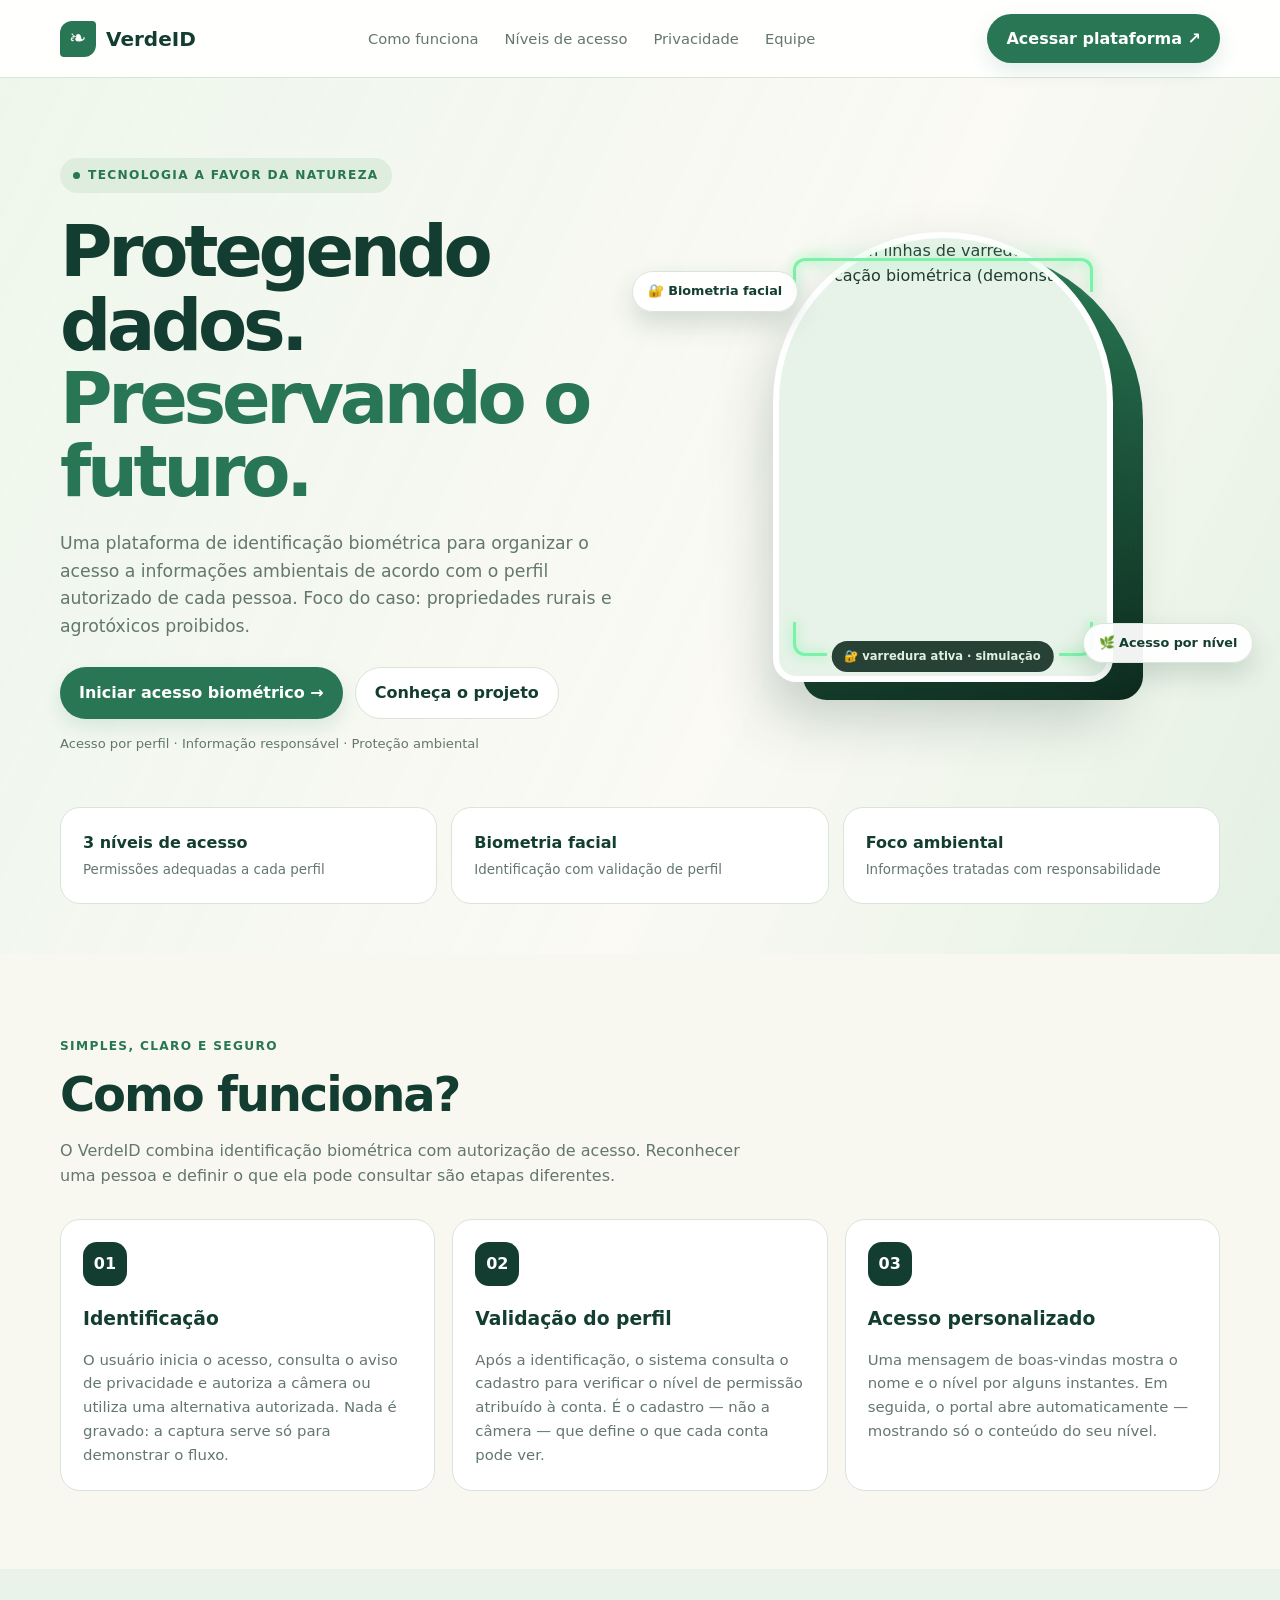
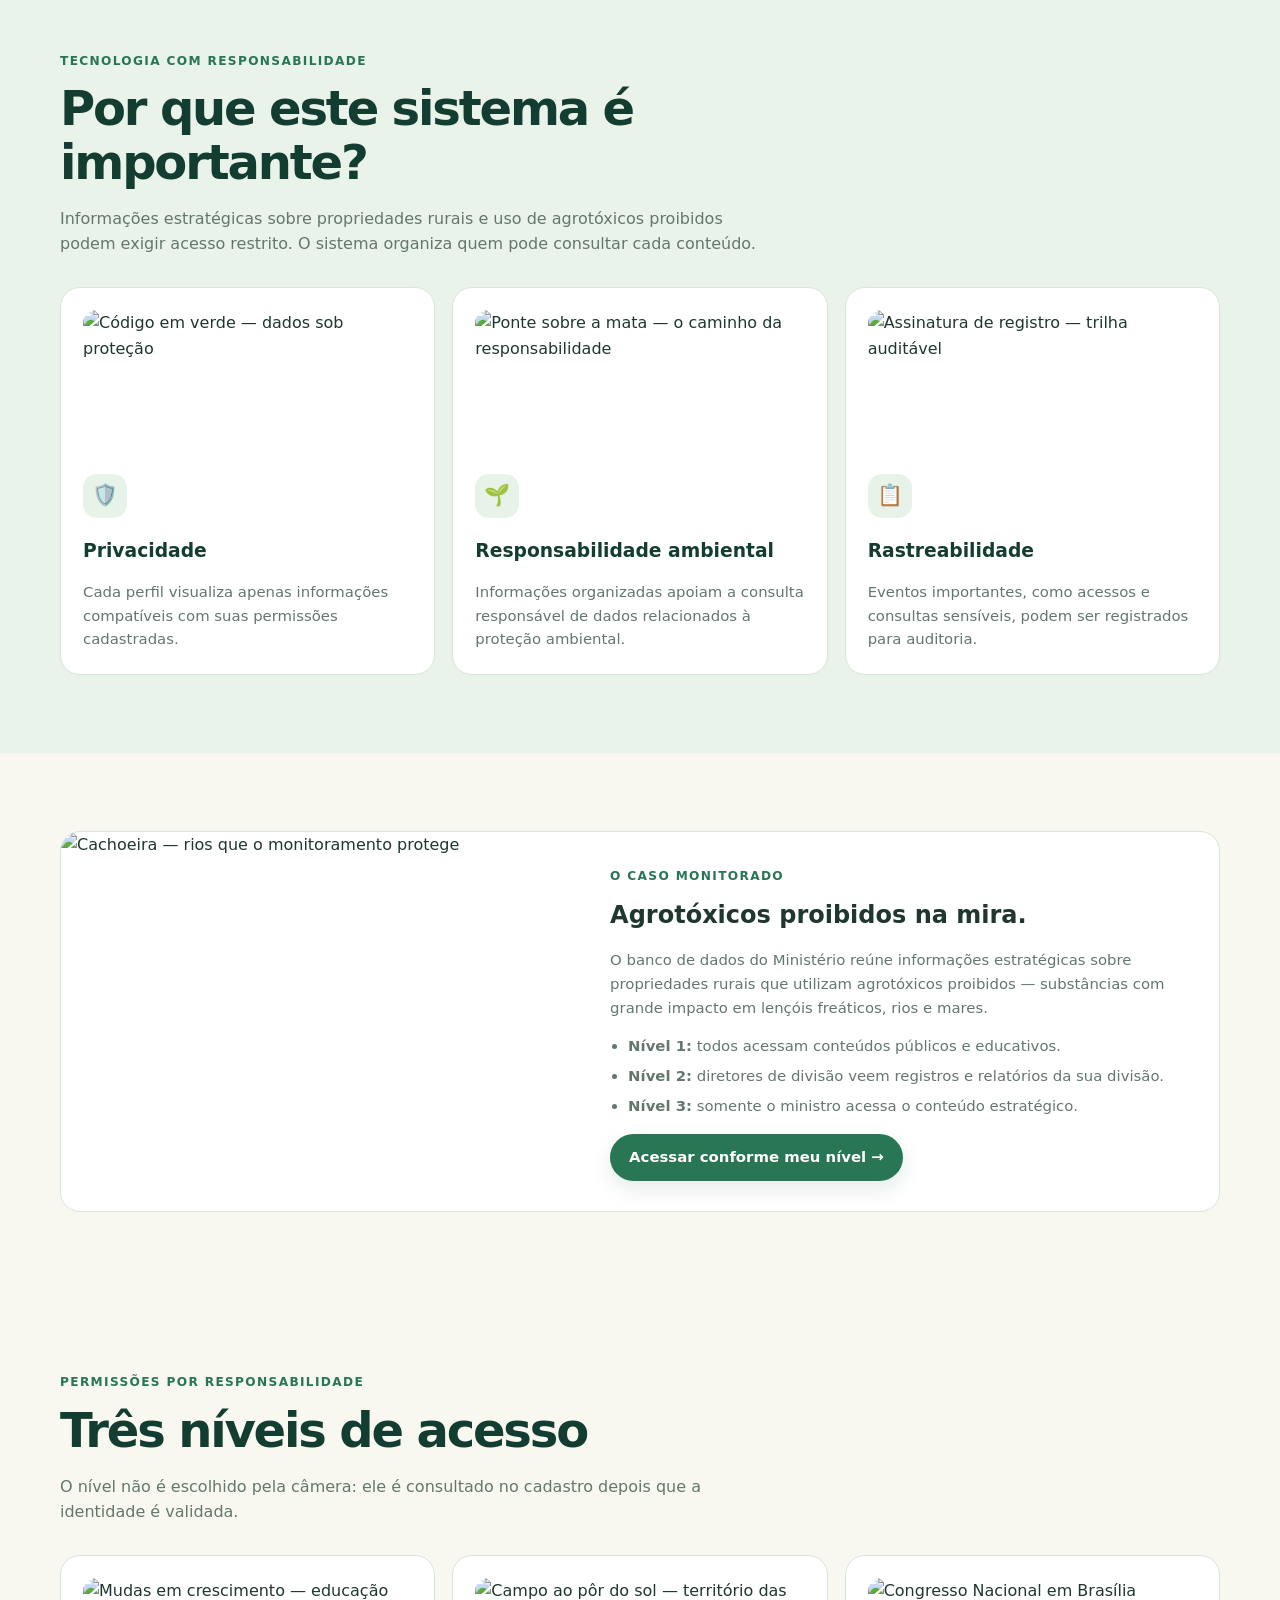
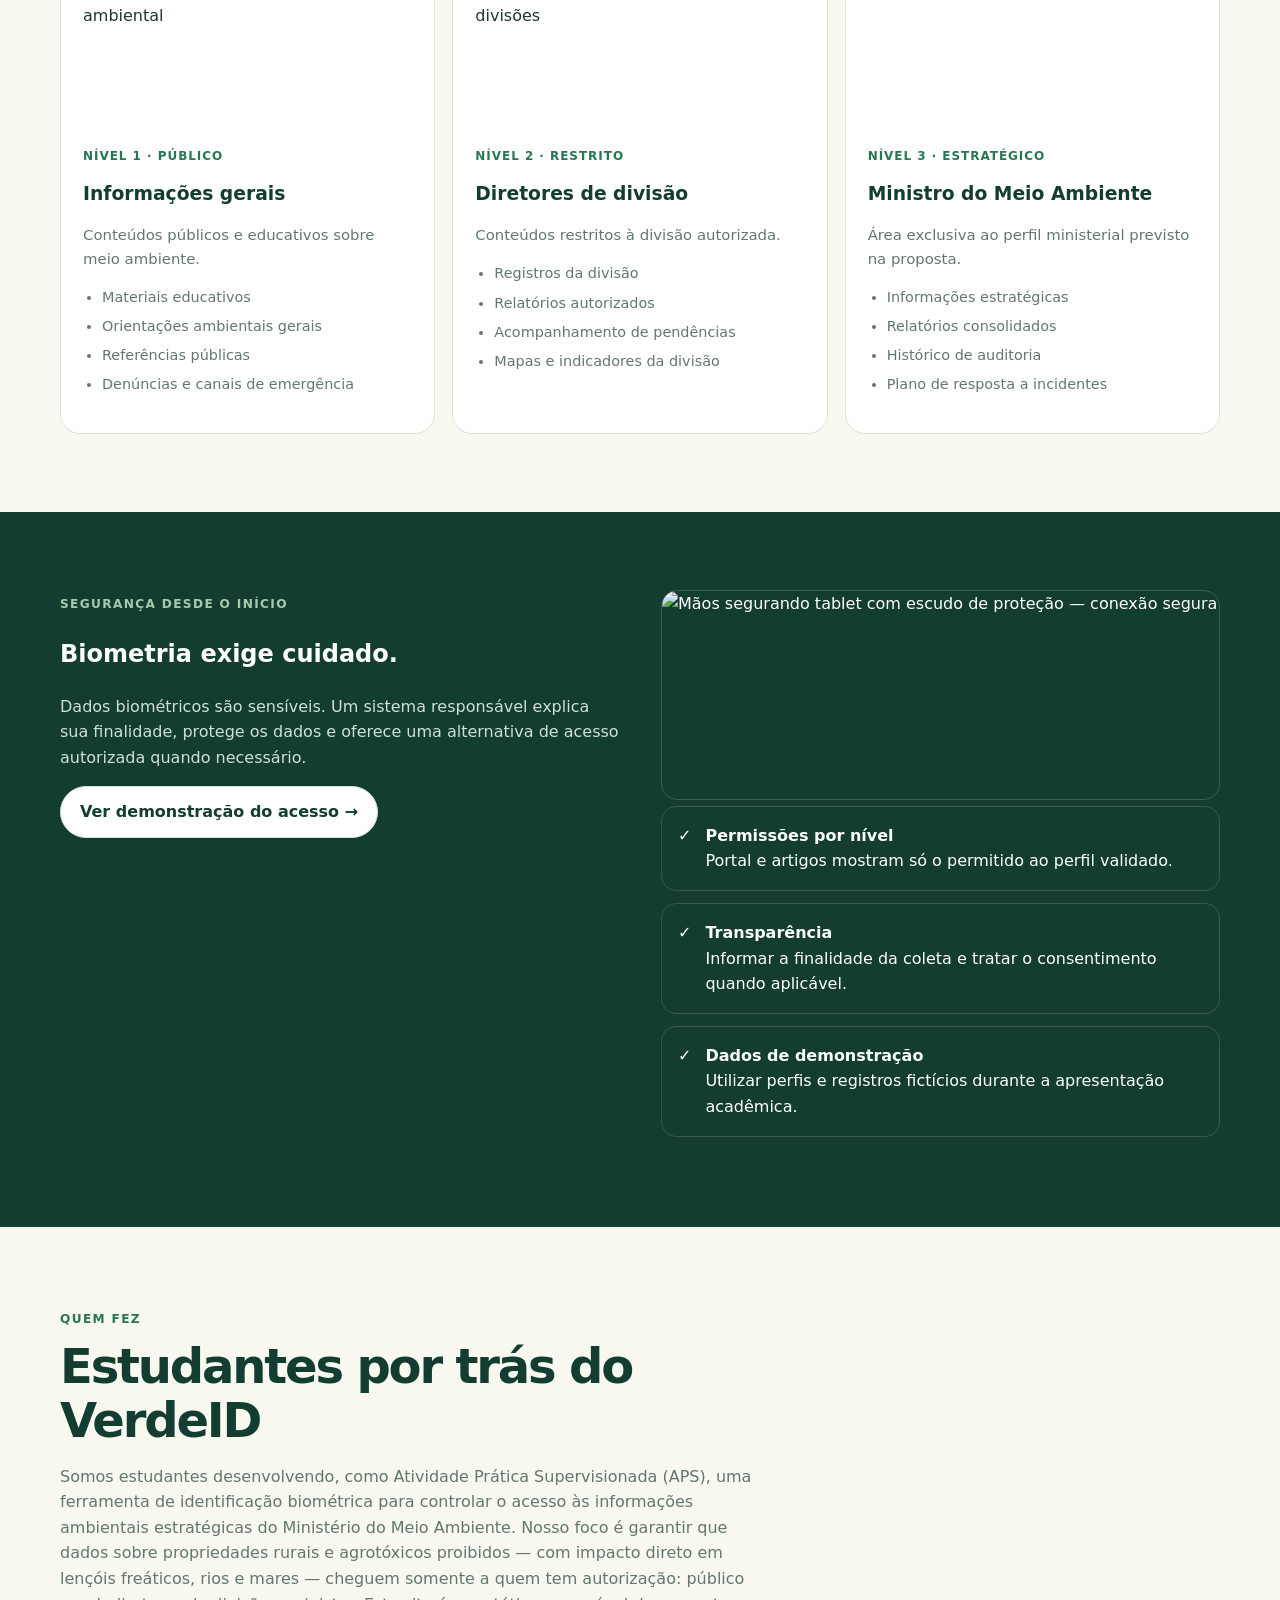
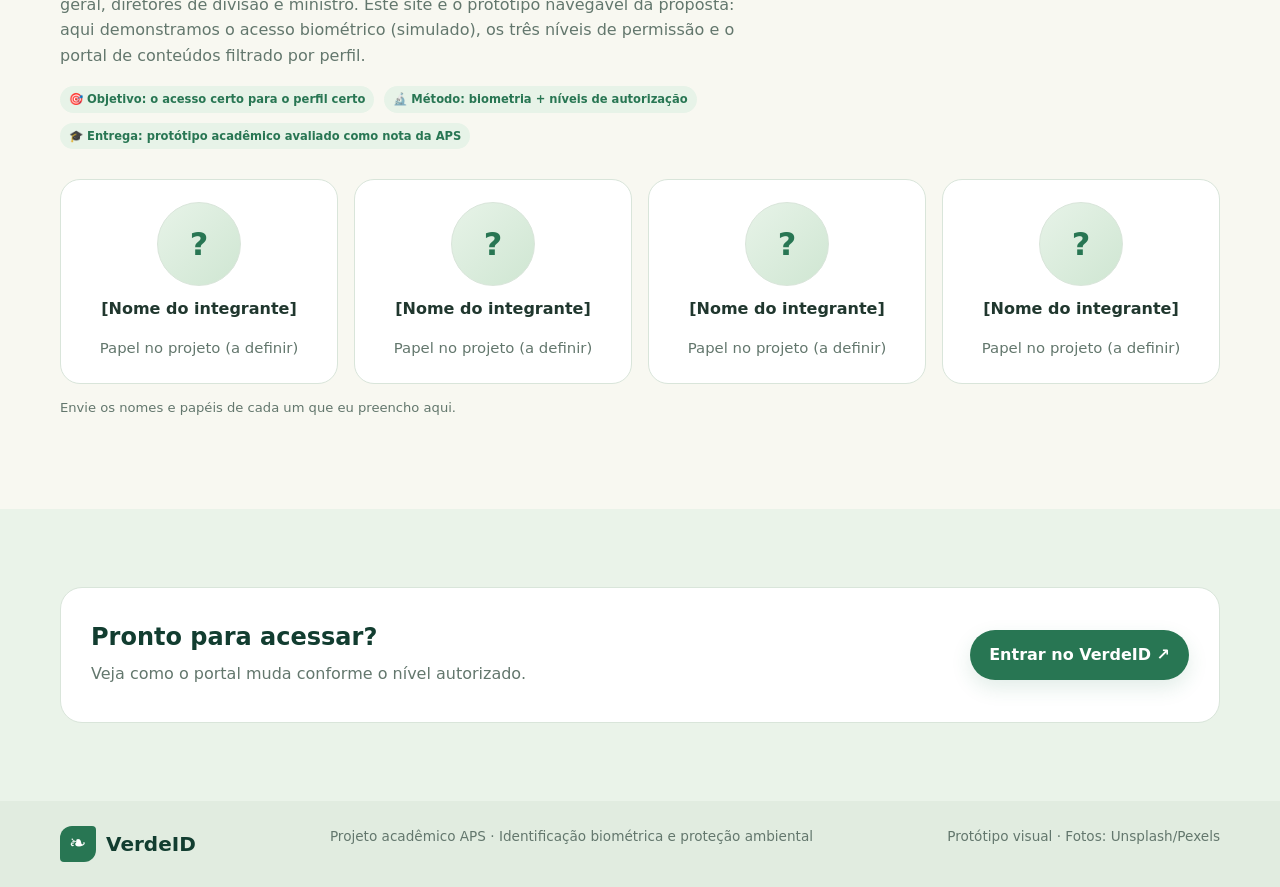
==== commit 4fd07230: "vs1: VerdeID interface completa com fotos, videos e portal por nivel" ====
--- a/index.html
+++ b/index.html
@@ -1,135 +1,110 @@
 <!doctype html>
-<html lang="pt-BR">
-<head>
-<meta charset="utf-8"><meta name="viewport" content="width=device-width,initial-scale=1">
-<title>VerdeID — Protegendo dados. Preservando o futuro.</title>
-<meta name="description" content="VerdeID: plataforma de identificação e controle de acesso a informações ambientais, por nível de autorização. Projeto acadêmico (APS).">
-<link rel="stylesheet" href="assets/css/style.css">
-</head>
-<body>
-<a class="skip" href="#conteudo">Pular para o conteúdo</a>
-<header class="top"><div class="container nav">
-<a class="brand" href="index.html"><span class="mark">❧</span>VerdeID</a>
-<nav class="links nav-links" aria-label="Navegação principal">
-<a class="hide-m" href="#como">Como funciona</a><a class="hide-m" href="#niveis">Níveis de acesso</a><a class="hide-m" href="privacidade.html">Privacidade</a>
-<span data-auth-area></span>
-</nav>
-<button class="btn primary btn-small" data-open-login>Acessar plataforma ↗</button>
-</div></header>
+<html lang="pt-BR"><head><meta charset="utf-8"><meta name="viewport" content="width=device-width,initial-scale=1"><title>VerdeID — Tecnologia a favor da natureza</title>
+<style>
+:root{--forest:#123d30;--green:#287653;--sage:#a8c9ae;--mint:#e7f3e8;--cream:#f8f8f1;--ink:#20372e;--muted:#63776d;--line:#d9e5da;--gold:#dfb766}
+*{box-sizing:border-box}html{scroll-behavior:smooth}body{margin:0;background:var(--cream);color:var(--ink);font-family:Inter,system-ui,-apple-system,"Segoe UI",sans-serif;line-height:1.6}button,a{font:inherit}a{color:inherit;text-decoration:none}button{cursor:pointer;border:0}.container{width:min(1160px,calc(100% - 40px));margin:auto}
+header{height:78px;position:sticky;top:0;z-index:5;background:#ffffffed;backdrop-filter:blur(14px);border-bottom:1px solid var(--line)}.nav{height:100%;display:flex;align-items:center;justify-content:space-between;gap:20px}.brand{display:flex;gap:10px;align-items:center;font-weight:850;color:var(--forest);font-size:1.25rem}.mark{display:grid;place-items:center;background:var(--green);color:white;width:36px;height:36px;border-radius:12px 4px 12px 4px;font-size:1.3rem}.links{display:flex;gap:26px;color:var(--muted);font-size:.92rem}.btn{display:inline-flex;align-items:center;justify-content:center;gap:8px;padding:12px 19px;border-radius:99px;font-weight:750}.primary{background:var(--green);color:white;box-shadow:0 8px 20px #28765322}.secondary{background:white;color:var(--forest);border:1px solid var(--line)}.hero{padding:80px 0 50px;overflow:hidden;background:linear-gradient(115deg,rgba(237,246,235,.95),rgba(251,250,245,.86) 60%,rgba(226,240,225,.9)),url('https://images.unsplash.com/photo-1441974231531-c6227db76b6e?q=80&w=1920&auto=format&fit=crop') center/cover no-repeat}.heroGrid{display:grid;grid-template-columns:1fr 1fr;align-items:center;gap:50px}.eyebrow,.kicker{font-size:.76rem;font-weight:850;letter-spacing:.11em;text-transform:uppercase;color:var(--green)}.eyebrow{display:inline-flex;gap:8px;align-items:center;background:#deedde;border-radius:99px;padding:8px 13px}.dot{width:7px;height:7px;background:var(--green);border-radius:50%}h1{font-size:clamp(2.8rem,5.6vw,5rem);line-height:1.02;letter-spacing:-.06em;color:var(--forest);margin:22px 0}h1 span{color:var(--green)}.lead{font-size:1.08rem;color:var(--muted);max-width:570px}.actions{display:flex;gap:12px;flex-wrap:wrap;margin:27px 0 14px}.small{font-size:.82rem;color:var(--muted)}.visual{position:relative;min-height:390px;display:grid;place-items:center}.orbit{position:absolute;width:340px;height:340px;border:1px solid #a8c9ae;border-radius:50%}.orbit:before{content:"";position:absolute;inset:24px;border:1px dashed #8bb895;border-radius:50%}.ecoCard{position:relative;background:white;border:1px solid var(--line);border-radius:28px;padding:27px;width:min(340px,90%);box-shadow:0 25px 80px #123d3019}.ecoIcon{display:grid;place-items:center;width:66px;height:66px;background:var(--mint);border-radius:20px;font-size:2rem;margin-bottom:17px}.ecoCard h3{margin:0;color:var(--forest)}.ecoCard p{color:var(--muted);font-size:.92rem}.status{margin-top:20px;background:#f0f7ef;color:var(--green);border-radius:12px;padding:11px;font-size:.82rem;font-weight:750}.chip{position:absolute;background:white;padding:12px 15px;border:1px solid var(--line);border-radius:14px;box-shadow:0 12px 30px #123d3010;font-size:.82rem;font-weight:750}.chip.a{right:0;top:35px}.chip.b{left:0;bottom:35px}.stats{display:grid;grid-template-columns:repeat(3,1fr);gap:14px;margin-top:40px}.stat,.card{background:white;border:1px solid var(--line);border-radius:20px;padding:22px}.stat strong{display:block;color:var(--forest)}.stat span{font-size:.84rem;color:var(--muted)}section{padding:78px 0}.head{max-width:700px;margin-bottom:30px}.head h2{font-size:clamp(2rem,4vw,3rem);letter-spacing:-.045em;line-height:1.12;color:var(--forest);margin:10px 0}.head p,.card p{color:var(--muted)}.grid3{display:grid;grid-template-columns:repeat(3,1fr);gap:17px}.num,.icon{display:grid;place-items:center;width:44px;height:44px;background:var(--forest);color:white;border-radius:14px;font-weight:850;margin-bottom:18px}.icon{background:var(--mint);font-size:1.3rem}.card h3{color:var(--forest);margin:0 0 8px}.card p{font-size:.93rem;margin-bottom:0}.why{background:#eaf3e9}.levelLabel{font-size:.75rem;font-weight:850;letter-spacing:.08em;color:var(--green)}.card ul{padding-left:19px;color:var(--muted);font-size:.9rem}.card li{margin:6px 0}.security{background:var(--forest);color:white}.security h2{color:white}.security p{color:#d0e0d5}.securityGrid{display:grid;grid-template-columns:1fr 1fr;gap:42px}.securityItem{display:flex;gap:14px;padding:16px;border:1px solid #ffffff25;border-radius:15px;margin-bottom:12px}.cta{background:#eaf3e9}.ctaBox{display:flex;justify-content:space-between;align-items:center;gap:20px;background:white;border:1px solid var(--line);padding:30px;border-radius:22px}.ctaBox h2{margin:0;color:var(--forest)}.ctaBox p{margin:5px 0;color:var(--muted)}footer{background:#e1ece0;padding:25px 0;color:var(--muted);font-size:.85rem}.footer{display:flex;justify-content:space-between;gap:20px;flex-wrap:wrap}
+/* acesso e boas-vindas */
+.overlay{display:none;position:fixed;inset:0;z-index:40;background:rgba(14,42,30,.55);backdrop-filter:blur(6px);-webkit-backdrop-filter:blur(6px);overflow:auto;padding:24px 16px}.overlay.show{display:block}.loginTop{height:72px;background:white;border-bottom:1px solid var(--line);display:flex;align-items:center;justify-content:space-between;padding:0 24px}.close{width:38px;height:38px;border-radius:50%;background:var(--mint);color:var(--forest);font-size:1.4rem}.loginWrap{width:min(920px,100%);margin:4vh auto;background:#fff;border:1px solid var(--line);border-radius:24px;box-shadow:0 30px 80px rgba(0,0,0,.35);overflow:hidden;animation:pop .28s ease}@keyframes pop{from{transform:translateY(16px) scale(.98);opacity:0}}#loginOverlay .loginGrid{padding:22px}#loginOverlay .loginTop{border-radius:0}
+/* palco do hero: janela do app + cartão flutuante + pódio (paleta do site) */
+.stage{position:relative;min-height:500px;display:grid;place-items:center;padding-bottom:52px}
+.appWindow{position:relative;width:min(480px,100%);background:#fff;border:1px solid var(--line);border-radius:20px;box-shadow:0 30px 60px rgba(18,61,48,.18);z-index:2}
+.appBar{display:flex;align-items:center;gap:10px;padding:10px 14px;border-bottom:1px solid var(--line);background:#f2f6f1;border-radius:20px 20px 0 0}
+.appDots{display:flex;gap:5px}.appDots i{width:10px;height:10px;border-radius:50%;background:#c9d8c9}.appDots i:first-child{background:#e08080}.appDots i:nth-child(2){background:#e8c96a}.appDots i:nth-child(3){background:#7cc79a}
+.appUrl{font-size:.75rem;color:var(--muted);background:#fff;border:1px solid var(--line);border-radius:99px;padding:4px 12px;flex:1;text-align:center;white-space:nowrap;overflow:hidden}
+.appBody{padding:20px 22px 0}
+.appBody h3{margin:10px 0 12px;color:var(--forest);font-size:1.5rem;letter-spacing:-.03em;line-height:1.15}
+.appPhotoWrap{position:relative;margin:14px -6px 0;border-radius:16px;overflow:hidden;transform:translateY(34px);box-shadow:0 18px 40px rgba(18,61,48,.25);border:1px solid var(--line)}
+.appPhoto{width:100%;height:220px;object-fit:cover;display:block}
+.scan{position:absolute;left:6%;right:6%;height:3px;background:#7cf2a8;box-shadow:0 0 18px #7cf2a8;animation:scan 2.4s ease-in-out infinite}
+@keyframes scan{0%,100%{top:12%}50%{top:82%}}
+.appPhotoTag{position:absolute;left:10px;bottom:10px;background:rgba(14,42,30,.85);color:#dff0e3;font-size:.72rem;font-weight:700;border-radius:99px;padding:5px 11px}
+.miniCard{position:absolute;right:-8px;top:30px;width:202px;background:#fff;border:1px solid var(--line);border-radius:18px;overflow:hidden;box-shadow:0 24px 50px rgba(18,61,48,.22);z-index:3;animation:float 6s ease-in-out infinite}
+.miniCard img{width:100%;height:128px;object-fit:cover;display:block}
+.miniBody{padding:12px 14px 14px;display:grid;gap:8px}
+.miniBody b{color:var(--forest);font-size:.9rem}
+.stars{color:#dfa32e;font-size:.85rem}.stars small{color:var(--muted)}
+.podium{position:absolute;bottom:0;left:2%;right:2%;height:64px;background:linear-gradient(180deg,#1d5c3d,#0e2a1e);border-radius:14px 14px 18px 18px;box-shadow:0 18px 30px rgba(14,42,30,.25);z-index:1}
+.podium:before{content:"";position:absolute;top:-10px;left:0;right:0;height:22px;background:linear-gradient(180deg,#2f8a5f,#1d5c3d);border-radius:12px;transform:skewX(-8deg)}
+.stage .chip.a{top:5%;left:0}.stage .chip.b{bottom:18%;right:0}
+@keyframes float{50%{transform:translateY(-10px)}}
+.casoGrid{display:grid;grid-template-columns:.9fr 1.1fr;align-items:stretch}
+.casoImg{width:100%;height:100%;min-height:300px;object-fit:cover;display:block}
+.casoGrid ul{padding-left:18px;color:var(--muted);font-size:.93rem}
+.casoGrid li{margin-bottom:6px}
+.teamGrid{display:grid;grid-template-columns:repeat(4,1fr);gap:16px}
+.member{text-align:center}
+.memberAvatar{width:84px;height:84px;border-radius:50%;background:linear-gradient(135deg,var(--mint),#cfe6d2);border:1px solid var(--line);display:grid;place-items:center;font-size:2rem;margin:0 auto 10px;color:var(--green);font-weight:850}
+.articleArt{height:180px;position:relative;display:block;overflow:hidden;background:var(--mint)}.articleArt img{position:absolute;inset:0;width:100%;height:100%;object-fit:cover}.articleBody{position:relative;background:#fff}.videoCard{grid-column:1/-1}.videoCard video{width:100%;border-radius:12px;background:#000}.stratBanner{grid-column:1/-1;background:linear-gradient(120deg,#0e2a1e,#1d5c3d);color:#e8f2e9;border-radius:18px;padding:18px 22px;display:flex;gap:12px;align-items:center;flex-wrap:wrap}.stratBanner b{color:#fff}.stratBanner span{color:#bcd4c1;font-size:.9rem}.article.strategic{border:1.5px solid var(--gold);box-shadow:0 14px 30px rgba(223,183,102,.18)}
+.levelGroupHead{grid-column:1/-1;display:flex;gap:12px;align-items:center;flex-wrap:wrap;background:#fff;border:1px solid var(--line);border-radius:14px;padding:12px 16px;margin-top:8px}
+@media(max-width:780px){.miniCard{position:relative;right:auto;top:auto;width:min(280px,100%);margin-top:-6px}.appPhoto{height:180px}}
+/* hero minimalista: foto grande em arco + forma abstrata + moldura de varredura */
+.heroArt{position:relative;min-height:490px;display:grid;place-items:center;padding:12px 0 24px}
+.archWrap{position:relative}
+.archBg{position:absolute;inset:0;transform:translate(30px,18px);background:linear-gradient(165deg,#2f8a5f,#0e2a1e);border-radius:200px 200px 28px 28px}
+.archImg{position:relative;z-index:2;width:min(340px,78vw);height:450px;object-fit:cover;border-radius:190px 190px 26px 26px;border:6px solid #fff;box-shadow:0 30px 60px rgba(18,61,48,.25);display:block;background:var(--mint)}
+.scanFrame{position:absolute;inset:26px 20px;z-index:3;pointer-events:none}
+.scanFrame .c{position:absolute;width:34px;height:34px;border:3px solid #7cf2a8;filter:drop-shadow(0 0 6px #7cf2a8)}
+.scanFrame .tl{top:0;left:0;border-right:0;border-bottom:0;border-radius:12px 0 0 0}
+.scanFrame .tr{top:0;right:0;border-left:0;border-bottom:0;border-radius:0 12px 0 0}
+.scanFrame .bl{bottom:0;left:0;border-right:0;border-top:0;border-radius:0 0 0 12px}
+.scanFrame .br{bottom:0;right:0;border-left:0;border-top:0;border-radius:0 0 12px 0}
+.scanTag{position:absolute;left:50%;bottom:-16px;transform:translateX(-50%);background:rgba(14,42,30,.88);color:#dff0e3;font-size:.72rem;font-weight:700;border-radius:99px;padding:6px 13px;white-space:nowrap}
+.hbadge{position:absolute;z-index:4;background:rgba(255,255,255,.94);border:1px solid var(--line);border-radius:99px;padding:9px 15px;font-size:.8rem;font-weight:750;color:var(--forest);box-shadow:0 12px 26px rgba(18,61,48,.16);animation:float 6s ease-in-out infinite;white-space:nowrap}
+.hbadge.h1{top:11%;left:-6%}
+.hbadge.h2{bottom:9%;right:-6%;animation-delay:-3s}
+@media(max-width:780px){.heroArt{min-height:430px}.archImg{height:370px}.hbadge.h1{left:0}.hbadge.h2{right:0}}.loginGrid{display:grid;grid-template-columns:.9fr 1.1fr;gap:22px}.camera{border:1px dashed #8ab496;border-radius:22px;background:#e7f1e6;display:grid;place-items:center;text-align:center;padding:22px;min-height:300px}.face{width:140px;height:165px;border:2px solid var(--green);border-radius:48%;display:grid;place-items:center;font-size:3.6rem;margin:0 auto 14px;color:var(--green)}.form{background:white;border:1px solid var(--line);border-radius:22px;padding:25px}.form h2{margin:8px 0;color:var(--forest)}label{display:block;font-size:.86rem;font-weight:750;margin:13px 0 6px}input,select{font:inherit;width:100%;border:1px solid var(--line);border-radius:11px;padding:12px;background:white;color:var(--ink)}input[type=checkbox]{width:auto}.welcomeScreen{position:fixed;inset:0;z-index:50;background:radial-gradient(ellipse at center,#245b43 0%,#123d30 62%,#0d2e24 100%);color:white;display:none;align-items:center;justify-content:center;text-align:center;padding:24px;opacity:0;transition:opacity .65s ease}.welcomeScreen.show{display:flex;opacity:1}.welcomeInner{transform:translateY(12px);transition:transform .65s ease}.welcomeScreen.show .welcomeInner{transform:translateY(0)}.welcomeLeaf{font-size:3rem;margin-bottom:15px;color:#c1dfb9}.welcomeScreen h2{font-size:clamp(2rem,5vw,3.7rem);font-weight:500;letter-spacing:-.04em;margin:0 0 10px}.welcomeScreen p{color:#d6e8d8;margin:0;font-size:1.05rem}.welcomeLevel{display:inline-block;margin-top:20px;border:1px solid #ffffff4a;border-radius:99px;padding:7px 15px;font-size:.78rem;letter-spacing:.08em;color:#d9edcf}.welcomeHint{margin-top:32px!important;font-size:.78rem!important;opacity:.75}
+/* painel pós-login ocupa a tela inteira e apresenta artigos */
+.portal{display:none;min-height:100vh;background:#f6f8f1}.portal.show{display:block}.portalHeader{position:sticky;top:0;z-index:4;background:#fff;border-bottom:1px solid var(--line);padding:15px 0}.portalNav{display:flex;align-items:center;justify-content:space-between;gap:18px}.userChip{display:flex;align-items:center;gap:10px}.avatar{width:38px;height:38px;display:grid;place-items:center;border-radius:50%;background:var(--mint);color:var(--green);font-weight:850}.portalHero{padding:48px 0 36px;background:linear-gradient(110deg,#e5f1e3,#f6f8f1 70%)}.portalHero h1{font-size:clamp(2rem,4vw,3.5rem);margin:8px 0}.portalHero p{color:var(--muted);max-width:700px}.portalContent{padding:34px 0 70px}.articleHead{display:flex;justify-content:space-between;align-items:end;gap:20px;margin-bottom:22px}.articleHead h2{margin:5px 0;color:var(--forest);font-size:2rem}.articleGrid{display:grid;grid-template-columns:repeat(3,1fr);gap:20px}.article{background:white;border:1px solid var(--line);border-radius:20px;overflow:hidden;display:flex;flex-direction:column;min-height:330px;box-shadow:0 8px 24px #123d3007}.articleArt{height:135px;display:grid;place-items:center;font-size:3rem;background:linear-gradient(135deg,#d8ead5,#f0f5e9)}.article:nth-child(2) .articleArt{background:linear-gradient(135deg,#d4e9df,#e9f1d8)}.article:nth-child(3) .articleArt{background:linear-gradient(135deg,#e4ead0,#d1e6d9)}.articleBody{padding:20px;display:flex;flex-direction:column;flex:1}.articleMeta{display:flex;gap:8px;align-items:center;flex-wrap:wrap;margin-bottom:10px}.tag{background:var(--mint);color:var(--green);border-radius:99px;padding:4px 9px;font-size:.72rem;font-weight:850}.article h3{margin:0 0 8px;color:var(--forest);font-size:1.1rem;line-height:1.3}.article p{font-size:.9rem;color:var(--muted);margin:0 0 16px}.readMore{margin-top:auto;color:var(--green);font-weight:800;background:none;text-align:left;padding:0}.articleDetail{display:none;margin-top:12px;border-top:1px solid var(--line);padding-top:12px;color:var(--muted);font-size:.88rem}.article.expanded .articleDetail{display:block}.article.expanded .readMore:after{content:" −"} .readMore:after{content:" +"} .portalNotice{margin-top:24px;background:#fff7e5;border:1px solid #eddfba;color:#755b26;border-radius:13px;padding:14px;font-size:.84rem}.empty{padding:28px;background:white;border:1px solid var(--line);border-radius:18px;color:var(--muted)}
+@media(max-width:780px){.links{display:none}.heroGrid,.securityGrid,.loginGrid,.casoGrid,.teamGrid{grid-template-columns:1fr}.visual{min-height:320px}.orbit{width:280px;height:280px}.stats,.grid3,.articleGrid{grid-template-columns:1fr}.ctaBox{align-items:flex-start;flex-direction:column}.articleHead{align-items:flex-start;flex-direction:column}.portalNav .small{display:none}.loginWrap{margin:18px auto}.loginTop{padding:0 16px}}
+/* fotos da frente (Unsplash/Pexels, carregadas da web) */
+.ecoImg{width:100%;height:180px;object-fit:cover;border-radius:18px;margin-bottom:12px;display:block}
+.cardImg{height:150px;border-radius:14px;overflow:hidden;margin-bottom:14px}
+.cardImg img{width:100%;height:100%;object-fit:cover;display:block;transition:transform .4s ease}
+.card:hover .cardImg img{transform:scale(1.05)}
+.secImg{width:100%;height:210px;object-fit:cover;border-radius:16px;border:1px solid #ffffff2a;margin-bottom:6px;display:block}
+</style></head><body>
+<header><div class="container nav"><a class="brand" href="#inicio"><span class="mark">❧</span>VerdeID</a><nav class="links"><a href="#como">Como funciona</a><a href="#niveis">Níveis de acesso</a><a href="#seguranca">Privacidade</a><a href="#equipe">Equipe</a></nav><button class="btn primary" onclick="openLogin()">Acessar plataforma ↗</button></div></header>
+<main id="landing">
+<section class="hero" id="inicio"><div class="container"><div class="heroGrid"><div><div class="eyebrow"><span class="dot"></span> Tecnologia a favor da natureza</div><h1>Protegendo dados.<br><span>Preservando o futuro.</span></h1><p class="lead">Uma plataforma de identificação biométrica para organizar o acesso a informações ambientais de acordo com o perfil autorizado de cada pessoa. Foco do caso: propriedades rurais e agrotóxicos proibidos.</p><div class="actions"><button class="btn primary" onclick="openLogin()">Iniciar acesso biométrico →</button><a class="btn secondary" href="#como">Conheça o projeto</a></div><p class="small">Acesso por perfil · Informação responsável · Proteção ambiental</p></div><div class="heroArt"><div class="archWrap"><div class="archBg"></div><img class="archImg" src="https://images.pexels.com/photos/8090123/pexels-photo-8090123.jpeg?auto=compress&cs=tinysrgb&w=1000" alt="Rosto com linhas de varredura — identificação biométrica (demonstração)"><div class="scanFrame"><i class="c tl"></i><i class="c tr"></i><i class="c bl"></i><i class="c br"></i><span class="scan"></span><span class="scanTag">🔐 varredura ativa · simulação</span></div></div><div class="hbadge h1">🔐 Biometria facial</div><div class="hbadge h2">🌿 Acesso por nível</div></div></div><div class="stats"><div class="stat"><strong>3 níveis de acesso</strong><span>Permissões adequadas a cada perfil</span></div><div class="stat"><strong>Biometria facial</strong><span>Identificação com validação de perfil</span></div><div class="stat"><strong>Foco ambiental</strong><span>Informações tratadas com responsabilidade</span></div></div></div></section>
+<section id="como"><div class="container"><div class="head"><span class="kicker">Simples, claro e seguro</span><h2>Como funciona?</h2><p>O VerdeID combina identificação biométrica com autorização de acesso. Reconhecer uma pessoa e definir o que ela pode consultar são etapas diferentes.</p></div><div class="grid3"><article class="card"><div class="num">01</div><h3>Identificação</h3><p>O usuário inicia o acesso, consulta o aviso de privacidade e autoriza a câmera ou utiliza uma alternativa autorizada. Nada é gravado: a captura serve só para demonstrar o fluxo.</p></article><article class="card"><div class="num">02</div><h3>Validação do perfil</h3><p>Após a identificação, o sistema consulta o cadastro para verificar o nível de permissão atribuído à conta. É o cadastro — não a câmera — que define o que cada conta pode ver.</p></article><article class="card"><div class="num">03</div><h3>Acesso personalizado</h3><p>Uma mensagem de boas-vindas mostra o nome e o nível por alguns instantes. Em seguida, o portal abre automaticamente — mostrando só o conteúdo do seu nível.</p></article></div></div></section>
+<section class="why"><div class="container"><div class="head"><span class="kicker">Tecnologia com responsabilidade</span><h2>Por que este sistema é importante?</h2><p>Informações estratégicas sobre propriedades rurais e uso de agrotóxicos proibidos podem exigir acesso restrito. O sistema organiza quem pode consultar cada conteúdo.</p></div><div class="grid3"><article class="card"><div class="cardImg"><img src="https://images.unsplash.com/photo-1526374965328-7f61d4dc18c5?q=80&w=800&auto=format&fit=crop" alt="Código em verde — dados sob proteção" loading="lazy"></div><div class="icon">🛡️</div><h3>Privacidade</h3><p>Cada perfil visualiza apenas informações compatíveis com suas permissões cadastradas.</p></article><article class="card"><div class="cardImg"><img src="https://images.unsplash.com/photo-1447752875215-b2761acb3c5d?q=80&w=800&auto=format&fit=crop" alt="Ponte sobre a mata — o caminho da responsabilidade" loading="lazy"></div><div class="icon">🌱</div><h3>Responsabilidade ambiental</h3><p>Informações organizadas apoiam a consulta responsável de dados relacionados à proteção ambiental.</p></article><article class="card"><div class="cardImg"><img src="https://images.unsplash.com/photo-1450101499163-c8848c66ca85?q=80&w=800&auto=format&fit=crop" alt="Assinatura de registro — trilha auditável" loading="lazy"></div><div class="icon">📋</div><h3>Rastreabilidade</h3><p>Eventos importantes, como acessos e consultas sensíveis, podem ser registrados para auditoria.</p></article></div></div></section>
+<section class="block container" id="caso"><div class="card reveal" style="padding:0;overflow:hidden"><div class="casoGrid"><img class="casoImg" src="https://images.unsplash.com/photo-1433086966358-54859d0ed716?q=80&w=1000&auto=format&fit=crop" alt="Cachoeira — rios que o monitoramento protege" loading="lazy"><div style="padding:30px 28px"><span class="kicker">O caso monitorado</span><h2 style="margin:8px 0">Agrotóxicos proibidos na mira.</h2><p class="muted">O banco de dados do Ministério reúne informações estratégicas sobre propriedades rurais que utilizam agrotóxicos proibidos — substâncias com grande impacto em lençóis freáticos, rios e mares.</p><ul><li><strong>Nível 1:</strong> todos acessam conteúdos públicos e educativos.</li><li><strong>Nível 2:</strong> diretores de divisão veem registros e relatórios da sua divisão.</li><li><strong>Nível 3:</strong> somente o ministro acessa o conteúdo estratégico.</li></ul><p><button class="btn primary btn-small" onclick="openLogin()">Acessar conforme meu nível →</button></p></div></div></div></section>
+<section id="niveis"><div class="container"><div class="head"><span class="kicker">Permissões por responsabilidade</span><h2>Três níveis de acesso</h2><p>O nível não é escolhido pela câmera: ele é consultado no cadastro depois que a identidade é validada.</p></div><div class="grid3"><article class="card"><div class="cardImg"><img src="https://images.unsplash.com/photo-1466692476868-aef1dfb1e735?q=80&w=800&auto=format&fit=crop" alt="Mudas em crescimento — educação ambiental" loading="lazy"></div><span class="levelLabel">NÍVEL 1 · PÚBLICO</span><h3 style="margin-top:12px">Informações gerais</h3><p>Conteúdos públicos e educativos sobre meio ambiente.</p><ul><li>Materiais educativos</li><li>Orientações ambientais gerais</li><li>Referências públicas</li><li>Denúncias e canais de emergência</li></ul></article><article class="card"><div class="cardImg"><img src="https://images.unsplash.com/photo-1500382017468-9049fed747ef?q=80&w=800&auto=format&fit=crop" alt="Campo ao pôr do sol — território das divisões" loading="lazy"></div><span class="levelLabel">NÍVEL 2 · RESTRITO</span><h3 style="margin-top:12px">Diretores de divisão</h3><p>Conteúdos restritos à divisão autorizada.</p><ul><li>Registros da divisão</li><li>Relatórios autorizados</li><li>Acompanhamento de pendências</li><li>Mapas e indicadores da divisão</li></ul></article><article class="card"><div class="cardImg"><img src="https://images.pexels.com/photos/9028901/pexels-photo-9028901.jpeg?auto=compress&cs=tinysrgb&w=800" alt="Congresso Nacional em Brasília" loading="lazy"></div><span class="levelLabel">NÍVEL 3 · ESTRATÉGICO</span><h3 style="margin-top:12px">Ministro do Meio Ambiente</h3><p>Área exclusiva ao perfil ministerial previsto na proposta.</p><ul><li>Informações estratégicas</li><li>Relatórios consolidados</li><li>Histórico de auditoria</li><li>Plano de resposta a incidentes</li></ul></article></div></div></section>
+<section class="security" id="seguranca"><div class="container securityGrid"><div><span class="kicker" style="color:#a8c9ae">Segurança desde o início</span><h2>Biometria exige cuidado.</h2><p>Dados biométricos são sensíveis. Um sistema responsável explica sua finalidade, protege os dados e oferece uma alternativa de acesso autorizada quando necessário.</p><button class="btn secondary" onclick="openLogin()">Ver demonstração do acesso →</button></div><div><img class="secImg" src="https://images.pexels.com/photos/3949101/pexels-photo-3949101.jpeg?auto=compress&cs=tinysrgb&w=1000" alt="Mãos segurando tablet com escudo de proteção — conexão segura" loading="lazy"><div class="securityItem"><span>✓</span><div><b>Permissões por nível</b><br><span>Portal e artigos mostram só o permitido ao perfil validado.</span></div></div><div class="securityItem"><span>✓</span><div><b>Transparência</b><br><span>Informar a finalidade da coleta e tratar o consentimento quando aplicável.</span></div></div><div class="securityItem"><span>✓</span><div><b>Dados de demonstração</b><br><span>Utilizar perfis e registros fictícios durante a apresentação acadêmica.</span></div></div></div></div></section>
+<section class="block container" id="equipe"><div class="head"><span class="kicker">Quem fez</span><h2>Estudantes por trás do VerdeID</h2><p>Somos estudantes desenvolvendo, como Atividade Prática Supervisionada (APS), uma ferramenta de identificação biométrica para controlar o acesso às informações ambientais estratégicas do Ministério do Meio Ambiente. Nosso foco é garantir que dados sobre propriedades rurais e agrotóxicos proibidos — com impacto direto em lençóis freáticos, rios e mares — cheguem somente a quem tem autorização: público geral, diretores de divisão e ministro. Este site é o protótipo navegável da proposta: aqui demonstramos o acesso biométrico (simulado), os três níveis de permissão e o portal de conteúdos filtrado por perfil.</p><div style="display:flex;gap:10px;flex-wrap:wrap;margin:18px 0 24px"><span class="tag" style="margin:0">🎯 Objetivo: o acesso certo para o perfil certo</span><span class="tag" style="margin:0">🔬 Método: biometria + níveis de autorização</span><span class="tag" style="margin:0">🎓 Entrega: protótipo acadêmico avaliado como nota da APS</span></div></div><div class="teamGrid"><article class="card member"><div class="memberAvatar">?</div><b>[Nome do integrante]</b><p class="small">Papel no projeto (a definir)</p></article><article class="card member"><div class="memberAvatar">?</div><b>[Nome do integrante]</b><p class="small">Papel no projeto (a definir)</p></article><article class="card member"><div class="memberAvatar">?</div><b>[Nome do integrante]</b><p class="small">Papel no projeto (a definir)</p></article><article class="card member"><div class="memberAvatar">?</div><b>[Nome do integrante]</b><p class="small">Papel no projeto (a definir)</p></article></div><p class="small">Envie os nomes e papéis de cada um que eu preencho aqui.</p></section>
+<section class="cta"><div class="container"><div class="ctaBox"><div><h2>Pronto para acessar?</h2><p>Veja como o portal muda conforme o nível autorizado.</p></div><button class="btn primary" onclick="openLogin()">Entrar no VerdeID ↗</button></div></div></section>
+</main>
+<footer><div class="container footer"><a class="brand" href="#inicio"><span class="mark">❧</span>VerdeID</a><span>Projeto acadêmico APS · Identificação biométrica e proteção ambiental</span><span>Protótipo visual · Fotos: Unsplash/Pexels</span></div></footer>
 
-<main id="conteudo">
-<section class="hero"><div class="hero-grid">
-<div>
-<div class="eyebrow"><span class="dot"></span> Tecnologia a favor da natureza · [DEMO]</div>
-<h1>Protegendo dados.<br><span>Preservando o futuro.</span></h1>
-<p class="lead">O VerdeID identifica o usuário — com verificação facial — e libera apenas o conteúdo adequado ao seu nível de autorização. Do guia de coleta seletiva ao protocolo de gestão.</p>
-<div class="actions">
-<button class="btn primary" data-open-login>Iniciar acesso biométrico →</button>
-<a class="btn ghost btn-ghost" href="#como">Conheça o projeto</a>
-</div>
-<p class="small">Acesso por perfil · Cada usuário vê só o seu nível · Facial é simulação didática [DEMO]</p>
-</div>
-<div class="visual" aria-hidden="true"><div class="orbit"></div>
-<div class="chip a">🌿 Dados protegidos</div>
-<div class="ecoCard"><div class="ecoIcon">🌎</div><h3>Informação com propósito</h3><p>Conteúdos ambientais organizados por nível, com login + facial pronta para o módulo real.</p><div class="status">● Plataforma de acesso controlado</div></div>
-<div class="chip b">🔐 Acesso por nível</div>
-</div>
-</div>
-<div class="container"><div class="stats">
-<div class="stat"><strong>3 níveis de acesso</strong><span>Cidadão (1) · Pesquisador (2) · Gestor (3) [PROVISÓRIO]</span></div>
-<div class="stat"><strong>Biometria facial</strong><span>Slot pronto para acoplar o modelo real — hoje simulação</span></div>
-<div class="stat"><strong>Foco ambiental</strong><span>Do guia público ao protocolo restrito</span></div>
-</div></div>
-</section>
+<div class="overlay" id="loginOverlay"><div class="loginTop"><a class="brand"><span class="mark">❧</span>VerdeID <span class="small">/ Acesso seguro</span></a><button class="close" onclick="closeLogin()">×</button></div><div class="loginWrap"><div class="loginGrid"><div class="camera"><div><div class="face">☺</div><b>Área de reconhecimento facial</b><p class="small">Na versão funcional, a câmera e o modelo biométrico serão integrados aqui.</p></div></div><div class="form"><span class="kicker">Demonstração interativa</span><h2>Entre com segurança</h2><p class="small">Este protótipo simula o fluxo de autenticação. Selecione um perfil de teste para visualizar artigos adequados a cada nível.</p><label for="demoName">Nome para a demonstração</label><input id="demoName" value="Ana Silva" placeholder="Digite um nome"><label for="demoLevel">Perfil de teste</label><select id="demoLevel"><option value="1">Nível 1 — Público</option><option value="2" selected>Nível 2 — Diretor(a) de divisão</option><option value="3">Nível 3 — Ministro(a)</option></select><label><input id="privacy" type="checkbox"> Li o aviso de privacidade da demonstração.</label><p><button class="btn primary" onclick="simulateLogin()">Simular reconhecimento facial →</button></p><p class="small">O reconhecimento facial é simulado. Não é capturada nem armazenada nenhuma imagem biométrica.</p></div></div></div></div>
 
-<section class="block container" id="como"><div class="head">
-<span class="kicker">Simples, claro e seguro</span><h2>Como funciona?</h2>
-<p>Identificação (login + rosto) e autorização (nível da conta) são etapas separadas. O painel filtra tudo por <code>nivel ≤ seu nível</code>.</p></div>
-<div class="grid3">
-<article class="card reveal"><div class="num">01</div><h3>Identificação</h3><p class="muted">Popup de acesso com e-mail + senha e verificação facial. A câmera é opcional; nada é gravado ou enviado [DEMO].</p></article>
-<article class="card reveal"><div class="num">02</div><h3>Validação do perfil</h3><p class="muted">Cada conta tem um nível correspondente: Cidadão, Pesquisador ou Gestor <span class="muted">[PROVISÓRIO]</span>.</p></article>
-<article class="card reveal"><div class="num">03</div><h3>Acesso personalizado</h3><p class="muted">Após o login, o painel abre só com os artigos do seu nível — busca e filtro inclusos.</p></article>
-</div></section>
+<div class="welcomeScreen" id="welcomeScreen"><div class="welcomeInner"><div class="welcomeLeaf">❧</div><h2 id="welcomeText">Bem-vindo(a), Ana Silva</h2><p id="welcomeSub">Seu perfil foi identificado.</p><div class="welcomeLevel" id="welcomeLevel">NÍVEL 2 · DIRETOR(A) DE DIVISÃO</div><p class="welcomeHint">Preparando seu espaço de trabalho…</p></div></div>
 
-<section class="block container"><div class="why block container" style="padding:40px 28px"><div class="head">
-<span class="kicker">Tecnologia com responsabilidade</span><h2>Por que este sistema é importante?</h2>
-<p>Guias públicos se misturam a relatórios técnicos e protocolos de fiscalização. Sem permissões, há desinformação e exposição de dados sensíveis.</p></div>
-<div class="grid3">
-<article class="card"><div class="icon">🛡️</div><h3>Privacidade</h3><p class="muted">Cada perfil visualiza apenas o compatível com sua autorização. LGPD didática em <a href="privacidade.html">Privacidade</a>.</p></article>
-<article class="card"><div class="icon">🌱</div><h3>Responsabilidade ambiental</h3><p class="muted">Informação organizada apoia a consulta responsável e a resposta de gestores e pesquisadores.</p></article>
-<article class="card"><div class="icon">📋</div><h3>Rastreabilidade</h3><p class="muted">Sessão por usuário conhecido prepara o terreno para auditoria futura [PROVISÓRIO].</p></article>
-</div></div></section>
-
-<section class="block container" id="niveis"><div class="head">
-<span class="kicker">Permissões por responsabilidade</span><h2>Três níveis de acesso <span class="muted" style="font-size:.9rem">[PROVISÓRIO]</span></h2>
-<p>Cada usuário tem um nível correspondente. Contas demo: <code>cidadao@</code> / <code>pesquisador@</code> / <code>gestor@verdeid.demo</code> · senha <code>demo123</code>.</p></div>
-<div class="grid3">
-<article class="card levels reveal"><span class="levelLabel">Nível 1 · Cidadão</span><h3 style="margin-top:12px">Informações gerais</h3><p class="muted">Guias, coleta seletiva, denúncias, economia de água.</p></article>
-<article class="card levels reveal"><span class="levelLabel">Nível 2 · Pesquisador</span><h3 style="margin-top:12px">Conteúdo técnico</h3><p class="muted">Metodologias, séries históricas, relatórios técnicos.</p></article>
-<article class="card levels reveal"><span class="levelLabel">Nível 3 · Gestor</span><h3 style="margin-top:12px">Área estratégica</h3><p class="muted">Fiscalização, áreas sensíveis, resposta a incidentes.</p></article>
-</div></section>
-
-<section class="block container"><div class="security securityGrid" style="padding:40px 28px"><div>
-<span class="kicker" style="color:#a8c9ae">Segurança desde o início</span>
-<h2>Biometria exige cuidado.</h2>
-<p>O slot facial já está pronto para receber o módulo real (ponto <code>window.VerdeIDFace.verify</code>). Hoje roda simulação: nenhum frame é persistido ou enviado.</p>
-<button class="btn btn-ghost" data-open-login style="color:#fff;border-color:#ffffff44">Ver demonstração do acesso →</button>
-</div><div>
-<div class="securityItem"><span>✓</span><div><b>Permissões por nível</b><br><span>Painel e artigo negam acima do seu nível.</span></div></div>
-<div class="securityItem"><span>✓</span><div><b>Transparência</b><br><span>Finalidade explicada; consentimento no login.</span></div></div>
-<div class="securityItem"><span>✓</span><div><b>Dados de demonstração</b><br><span>Contas e artigos fictícios [DEMO] no navegador.</span></div></div>
-</div></div></section>
-
-<section class="block container"><div class="ctaBox">
-<div><h2 style="margin:0;color:var(--pine)">Pronto para acessar?</h2><p class="muted" style="margin:6px 0 0">O popup abre o login; o painel mostra só o seu nível.</p></div>
-<button class="btn primary" data-open-login>Entrar no VerdeID ↗</button>
-</div></section>
-</main>
-
-<footer><div class="container footer">
-<a class="brand" href="index.html"><span class="mark">❧</span>VerdeID</a>
-<span>APS 6º semestre · Conteúdo [DEMO] · <span data-ano></span></span>
-<span><a href="privacidade.html">Privacidade</a> · <a href="login.html">Login em página</a></span>
-</div></footer>
-
-<!-- Popup de acesso -->
-<div class="overlay" id="loginOverlay" role="dialog" aria-modal="true" aria-label="Acesso à plataforma">
-<div class="loginTop"><a class="brand"><span class="mark">❧</span>VerdeID <span class="small">/ Acesso seguro</span></a><button class="close" data-close-login aria-label="Fechar">×</button></div>
-<div class="loginWrap"><div class="loginGrid">
-<div class="camera" data-face>
-<div style="width:100%">
-<div class="face" aria-hidden="true">☺</div>
-<div class="face-view" style="border-radius:14px;margin-bottom:12px;min-height:150px"><video autoplay playsinline muted></video><div class="face-oval">Posicione o rosto aqui</div><div class="scanline"></div></div>
-<b>Verificação facial</b>
-<p class="small" data-face-msg>Nada é gravado ou enviado. Opcional — pronta para o módulo real.</p>
-<div style="display:flex;gap:8px;flex-wrap:wrap;justify-content:center;margin-top:10px">
-<button class="btn btn-ghost btn-small" data-face-cam type="button">Ativar câmera</button>
-<button class="btn btn-ghost btn-small" data-face-sim type="button">Simular verificação</button>
-</div>
-</div>
-</div>
-<div class="formPanel">
-<span class="kicker">Demonstração interativa</span><h2>Entre com segurança</h2>
-<p class="small">Cada usuário tem um nível correspondente. Use uma conta [DEMO] ou <a href="cadastro.html">crie a sua</a> (nível 1).</p>
-<div class="alert alert-err" id="modal-erro" hidden></div>
-<form id="f-modal-login">
-<label for="m-email">E-mail</label><input id="m-email" type="email" required autocomplete="username" placeholder="cidadao@verdeid.demo">
-<label for="m-senha">Senha</label><input id="m-senha" type="password" required autocomplete="current-password" placeholder="demo123">
-<label style="font-weight:400"><input type="checkbox" id="m-lembrar" style="width:auto"> Manter conectado</label>
-<p><button class="btn primary" style="width:100%" type="submit">Entrar →</button></p>
-</form>
-<div class="faceHook"><p class="small">Após entrar, o painel exige a sessão e filtra por nível. O facial marca <code>face:true</code> na sessão (simulação).</p>
-<div class="demo-box"><strong>[DEMO] — senha <code>demo123</code>:</strong><br><code>cidadao@verdeid.demo</code> (1) · <code>pesquisador@verdeid.demo</code> (2) · <code>gestor@verdeid.demo</code> (3)</div></div>
-</div>
-</div></div>
-</div>
-
-<div class="welcomeScreen" id="welcomeScreen" aria-live="polite"><div class="welcomeInner">
-<div class="welcomeLeaf">❧</div><h2 id="welcomeText">Bem-vindo(a)</h2>
-<p id="welcomeSub">Sessão validada.</p><div class="welcomeLevel" id="welcomeLevel">NÍVEL 1</div>
-<p class="small" style="color:#bcd4c1">Abrindo seu painel…</p>
-</div></div>
-
-<script src="assets/js/data.js"></script><script src="assets/js/auth.js"></script><script src="assets/js/app.js"></script>
-</body>
-</html>
+<div class="portal" id="portal"><header class="portalHeader"><div class="container portalNav"><a class="brand" href="#"><span class="mark">❧</span>VerdeID</a><span class="small">Biblioteca ambiental personalizada</span><div class="userChip"><div class="avatar" id="avatar">A</div><div><b id="portalName">Ana Silva</b><div class="small" id="portalLevel">Nível 2</div></div><button class="btn secondary" onclick="logout()">Sair</button></div></div></header><section class="portalHero"><div class="container"><span class="kicker" id="portalKicker">SEU ESPAÇO AMBIENTAL</span><h1 id="portalTitle">Conhecimento que transforma.</h1><p id="portalIntro">Artigos, orientações e informações selecionadas conforme seu nível de acesso.</p></div></section><main class="portalContent"><div class="container"><div class="articleHead"><div><span class="kicker">LEITURA RECOMENDADA</span><h2>Artigos para você</h2><p class="small" id="articleDescription">Conteúdo selecionado de acordo com suas permissões.</p></div><span class="tag" id="articleCount">3 ARTIGOS</span></div><div class="articleGrid" id="articleGrid"></div><div class="portalNotice" id="portalNotice">Conteúdo demonstrativo. As informações e permissões reais serão conectadas ao sistema oficial.</div></div></main><footer><div class="container footer"><a class="brand"><span class="mark">❧</span>VerdeID</a><span>Informação ambiental organizada por nível de acesso.</span><span>Protótipo acadêmico</span></div></footer></div>
+<script>
+const levels={
+'1':{label:'NÍVEL 1 · PÚBLICO',title:'Conhecimento que transforma.',intro:'Explore conteúdos educativos e informações ambientais de interesse público.',frase:'Comece pelo essencial: pequenas atitudes protegem lençóis freáticos, rios e mares.',desc:'Artigos introdutórios e materiais educativos disponíveis para consulta pública.',notice:'Nível 1: esta área apresenta somente informações públicas e educativas.',video:'https://videos.pexels.com/video-files/10391596/10391596-hd_1280_720_24fps.mp4',videoTema:'NATUREZA VISTA DE CIMA',videoTitulo:'Sobrevoo verde: a mata que protegemos',videoDesc:'Imagens aéreas de floresta preservada — o patrimônio que o nível público ajuda a cuidar.',articles:[
+{category:'CONSERVAÇÃO',nivel:1,img:'https://images.unsplash.com/photo-1476231682828-37e571bc172f?q=80&w=800&auto=format&fit=crop',imgAlt:'Floresta densa vista de cima',title:'Sentinelas verdes: a biodiversidade que denuncia a contaminação',summary:'Abelhas que somem, rios que calam: aprenda a ler os sinais que a natureza dá antes do laudo.',detail:'A biodiversidade é o primeiro alarme do meio ambiente. A queda de polinizadores, a mortandade de peixes e o sumiço de pássaros perto de lavouras costumam aparecer antes de qualquer análise de laboratório — e podem indicar o uso de agrotóxicos proibidos. Proteger habitats, manter matas ciliares e registrar cada sinal com data, foto e local é o ponto de partida: alertas simples de hoje viram evidências de amanhã e sobem de nível conforme a sensibilidade.'},
+{category:'RECURSOS HÍDRICOS',nivel:1,img:'https://images.unsplash.com/photo-1439066615861-d1af74d74000?q=80&w=800&auto=format&fit=crop',imgAlt:'Trapiche em lago cercado de mata',title:'A água que você bebe nasce no campo: proteja cada gota',summary:'Do lençol freático à torneira: como substâncias proibidas viajam pela água — e o que você pode fazer.',detail:'Lençóis freáticos, rios e mares estão conectados: o agrotóxico aplicado numa lavoura pode reaparecer no poço da comunidade vizinha. Medidas ao alcance de todos ajudam — descartar óleo e remédios corretamente, proteger nascentes, denunciar espuma ou mortandade de peixes e nunca lavar embalagens de defensivos em rios. Cada registro com local e data fortalece a fiscalização.'},
+{category:'SUSTENTABILIDADE',nivel:1,img:'https://images.unsplash.com/photo-1416879595882-3373a0480b5b?q=80&w=800&auto=format&fit=crop',imgAlt:'Solo e ferramentas de manejo',title:'Lixo no lugar certo: o descarte que salva rios',summary:'Reciclável, orgânico, perigoso: o guia direto para separar sem erro — inclusive embalagens do campo.',detail:'Separar recicláveis limpos, compostar orgânicos e respeitar a coleta do município já muda o jogo. Atenção redobrada com o perigoso: pilhas, remédios, eletrônicos — e embalagens de agrotóxicos, que têm logística própria de devolução e jamais vão para a coleta comum. Descarte errado contamina solo e água por décadas.'}]},
+'2':{label:'NÍVEL 2 · DIRETOR(A) DE DIVISÃO',title:'Informação para decisões melhores.',intro:'Consulte orientações técnicas, indicadores e artigos relacionados à gestão ambiental da sua divisão.',frase:'Sua divisão decide com dados: registros completos hoje evitam danos amanhã.',desc:'Conteúdos técnicos e operacionais associados ao perfil de direção de divisão.',notice:'Nível 2: conteúdo demonstrativo de gestão. Em produção, o acesso dependerá das permissões da divisão cadastrada.',video:'https://videos.pexels.com/video-files/10041512/10041512-hd_1280_720_24fps.mp4',videoTema:'ÁGUAS MONITORADAS',videoTitulo:'Rios sob vigilância: o impacto na água',videoDesc:'Vista aérea de rios — lençóis freáticos, rios e mares recebem o impacto dos agrotóxicos proibidos.',articles:[
+{category:'GESTÃO AMBIENTAL',nivel:2,img:'https://images.unsplash.com/photo-1532094349884-543bc11b234d?q=80&w=800&auto=format&fit=crop',imgAlt:'Análise de amostras em laboratório',title:'Indicadores que viram ação: o painel da sua divisão',summary:'Do dado bruto à decisão: monte indicadores com método, responsável e meta — e saiba quando escalar.',detail:'Um bom indicador tem objetivo claro, fórmula, fonte, periodicidade, responsável e meta — e registra cada mudança de método. Para a divisão ambiental, o essencial é cruzar ocorrências (intoxicações, mortandades, denúncias) com o mapa de propriedades e a qualidade da água. Quando o sinal aponta risco grave ou substância proibida, o caso sobe ao nível ministerial com laudo e histórico anexados.'},
+{category:'CONFORMIDADE',nivel:2,img:'https://images.unsplash.com/photo-1454165804606-c3d57bc86b40?q=80&w=800&auto=format&fit=crop',imgAlt:'Equipe revisando relatórios e mapas',title:'Papelada à prova de auditoria: registre como um profissional',summary:'Quem fez, quando, onde e o quê: o padrão de registro que sustenta fiscalizações e auditorias.',detail:'Padronize identificadores, datas, responsáveis e status; preserve o histórico de alterações e restrinja o acesso a quem precisa. Uma trilha de auditoria responde quem fez a ação, quando ocorreu e qual objeto foi afetado — sem expor dados desnecessários. Lembre-se: registros de nível 2 nunca expõem dados estratégicos de nível 3.'},
+{category:'MONITORAMENTO',nivel:2,img:'https://images.unsplash.com/photo-1500937386664-56d1dfef3854?q=80&w=800&auto=format&fit=crop',imgAlt:'Lavoura dourada sob monitoramento',title:'Olho na lavoura: apurando suspeitas sem errar o alvo',summary:'Amostras, laudos e encaminhamento: o roteiro para investigar proibidos com segurança técnica.',detail:'Organize cada apuração com origem, data, local, produto informado e evidências. Amostras de água e solo exigem coleta e laudo formais; confirmada a suspeita de substância proibida, encaminhe aos responsáveis competentes conforme a legislação — nunca conclua irregularidade com dados incompletos. Casos com risco grave seguem ao nível ministerial.'}]},
+'3':{label:'NÍVEL 3 · MINISTRO(A) DO MEIO AMBIENTE',title:'Visão estratégica para o futuro.',intro:'Acesse leituras de caráter estratégico, indicadores consolidados e governança da informação ambiental.',frase:'Visão estratégica: cada decisão protege o território e a saúde coletiva.',desc:'Artigos de análise estratégica e governança para o perfil ministerial.',notice:'Nível 3: área estratégica demonstrativa. Relatórios reais exigem validação de identidade, autorização e trilha de auditoria no servidor.',video:'https://videos.pexels.com/video-files/10053332/10053332-hd_1280_720_24fps.mp4',videoTema:'VISÃO ESTRATÉGICA',videoTitulo:'Brasília: onde a decisão acontece',videoDesc:'A capital e a governança ambiental — dados consolidados que apoiam o nível ministerial.',articles:[
+{category:'POLÍTICA AMBIENTAL',nivel:3,img:'https://images.unsplash.com/photo-1589829545856-d10d557cf95f?q=80&w=800&auto=format&fit=crop',imgAlt:'Balança da Justiça',title:'Do laudo à lei: como a evidência vira política pública',summary:'Banir um agrotóxico exige mais que indignação: dados verificáveis, participação social e norma bem escrita.',detail:'Políticas eficazes combinam dados verificáveis, participação social, avaliação de impacto e transparência — com metodologia publicada e limites explícitos. O banimento de um agrotóxico nasce do cruzamento entre evidência técnica e norma: cada restrição precisa dizer o quê, onde, por quê e a partir de quando, com fiscalização capaz de cumprir.'},
+{category:'INTELIGÊNCIA DE DADOS',nivel:3,img:'https://images.unsplash.com/photo-1470071459604-3b5ec3a7fe05?q=80&w=800&auto=format&fit=crop',imgAlt:'Horizonte estratégico em montanhas',title:'O painel do ministro: lendo o país sem se perder nos números',summary:'Tendências, regiões e alertas: como interpretar consolidados sem confundir correlação com causa.',detail:'Painéis consolidados mostram período, cobertura, fonte e critérios de agregação — agregando por região e ocultando a propriedade identificada. Comparar regiões exige cuidado com diferenças de coleta e contexto; correlação não implica causa. O olhar estratégico separa o ruído do sinal: onde o dano cresce, onde a fiscalização aperta, onde a política precisa mudar.'},
+{category:'GOVERNANÇA',nivel:3,img:'https://images.unsplash.com/photo-1550751827-4bd374c3f58b?q=80&w=800&auto=format&fit=crop',imgAlt:'Cadeado digital em circuito',title:'Cofre digital: quem pode ver o quê — e quem viu',summary:'Acesso mínimo necessário, auditoria total: a governança que protege sem travar o trabalho.',detail:'Governança define responsáveis, regras de acesso, retenção e resposta a incidentes — com proteção reforçada para dados biométricos e informações estratégicas. Autorização no servidor, acessos relevantes registrados, permissões revisadas periodicamente. Nesta demonstração, cada acesso seu fica registrado na trilha de auditoria (simulação).'}]}
+};
+let currentName='',currentLevel='2',welcomeTimer;
+function openLogin(){document.getElementById('loginOverlay').classList.add('show');document.body.style.overflow='hidden'}
+function closeLogin(){document.getElementById('loginOverlay').classList.remove('show');document.body.style.overflow=''}
+function simulateLogin(){const name=document.getElementById('demoName').value.trim(),level=document.getElementById('demoLevel').value;if(!name){alert('Digite um nome para a demonstração.');return}if(!document.getElementById('privacy').checked){alert('Leia e marque o aviso de privacidade para continuar.');return}currentName=name;currentLevel=level;closeLogin();showWelcomeThenPortal()}
+function showWelcomeThenPortal(){const w=document.getElementById('welcomeScreen'),data=levels[currentLevel];document.getElementById('welcomeText').textContent='Bem-vindo(a), '+currentName;document.getElementById('welcomeSub').textContent='Seu perfil foi identificado.';document.getElementById('welcomeLevel').textContent=data.label;w.style.display='flex';requestAnimationFrame(()=>w.classList.add('show'));clearTimeout(welcomeTimer);welcomeTimer=setTimeout(()=>{w.classList.remove('show');setTimeout(()=>{w.style.display='none';showPortal()},650)},2600)}
+function showPortal(){const d=levels[currentLevel];document.getElementById('landing').style.display='none';document.querySelector('body > header').style.display='none';document.querySelector('body > footer').style.display='none';document.getElementById('portal').classList.add('show');document.getElementById('portalName').textContent=currentName;document.getElementById('avatar').textContent=currentName.charAt(0).toUpperCase();document.getElementById('portalLevel').textContent=d.label;document.getElementById('portalKicker').textContent=d.label;document.getElementById('portal').classList.toggle('tier3',currentLevel==='3');document.getElementById('portalTitle').textContent='Bem-vindo(a), '+currentName;document.getElementById('portalIntro').textContent=d.intro+' '+d.frase;document.getElementById('articleDescription').textContent=d.desc;document.getElementById('portalNotice').textContent=d.notice;const lista=currentLevel==='1'?levels['1'].articles:currentLevel==='2'?[...levels['1'].articles,...levels['2'].articles]:[...levels['1'].articles,...levels['2'].articles,...levels['3'].articles];const banner=currentLevel==='3'?'<div class="stratBanner"><b>🛡️ Área estratégica liberada</b><span>Trilha de auditoria ativa (simulação) · acesso total aos 3 níveis.</span></div>':'';const videoCard=d.video?'<article class="article videoCard"><div class="articleBody"><div class="articleMeta"><span class="tag">🎬 Vídeo · '+d.videoTema+'</span></div><h3>'+d.videoTitulo+'</h3><p>'+d.videoDesc+'</p><video controls preload="none" src="'+d.video+'"></video></div></article>':'';document.getElementById('articleCount').textContent=lista.length+' ARTIGOS';const card=(a,i)=>`<article class="article${a.nivel===3?' strategic':''}"><div class="articleArt"><img src="${a.img}" alt="${a.imgAlt}" loading="lazy"></div><div class="articleBody"><div class="articleMeta"><span class="tag">${a.category}</span><span class="small">Nível ${a.nivel} · Leitura ${4+i*2} min</span></div><h3>${a.title}</h3><p>${a.summary}</p><button class="readMore" onclick="toggleArticle(this)">Ler artigo</button><div class="articleDetail">${a.detail}</div></div></article>`;const grupos=[...new Set(lista.map(a=>a.nivel))].sort((x,y)=>x-y);const subNiv={1:'Base pública e educativa',2:'Restrito à sua divisão',3:'Estratégico ministerial'};document.getElementById('articleGrid').innerHTML=(banner+videoCard)+grupos.map(n=>`<div class="levelGroupHead"><span class="levelLabel">${levels[String(n)].label}</span><span class="small">${subNiv[n]}</span></div>`+lista.filter(a=>a.nivel===n).map(card).join('')).join('');window.scrollTo(0,0)}
+function toggleArticle(btn){const card=btn.closest('.article');card.classList.toggle('expanded');btn.textContent=card.classList.contains('expanded')?'Fechar artigo':'Ler artigo'}
+function logout(){document.getElementById('portal').classList.remove('show');document.getElementById('landing').style.display='block';document.querySelector('body > header').style.display='block';document.querySelector('body > footer').style.display='block';document.getElementById('demoName').value=currentName;document.getElementById('privacy').checked=false;window.scrollTo(0,0)}
+document.addEventListener('keydown',e=>{if(e.key==='Escape')closeLogin()});
+document.getElementById('loginOverlay').addEventListener('click',e=>{if(e.target.id==='loginOverlay')closeLogin()});
+</script></body></html>
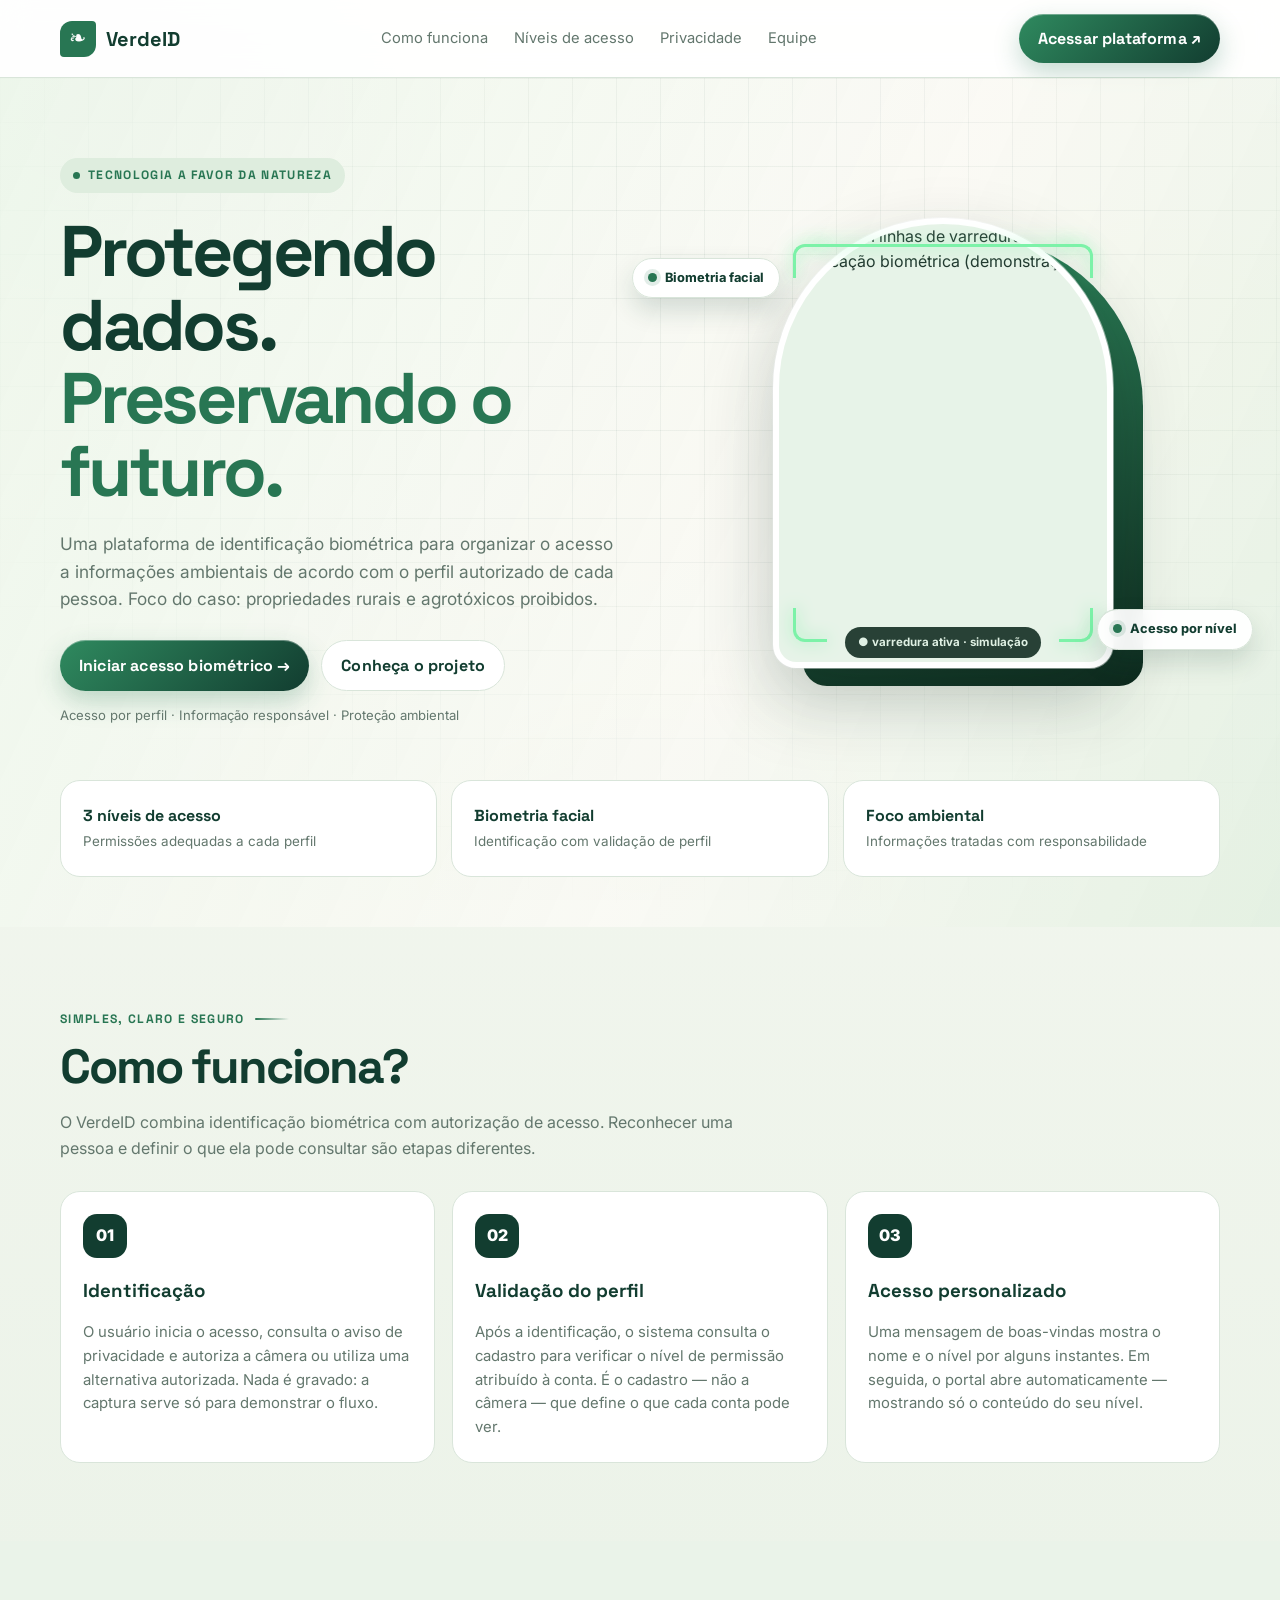
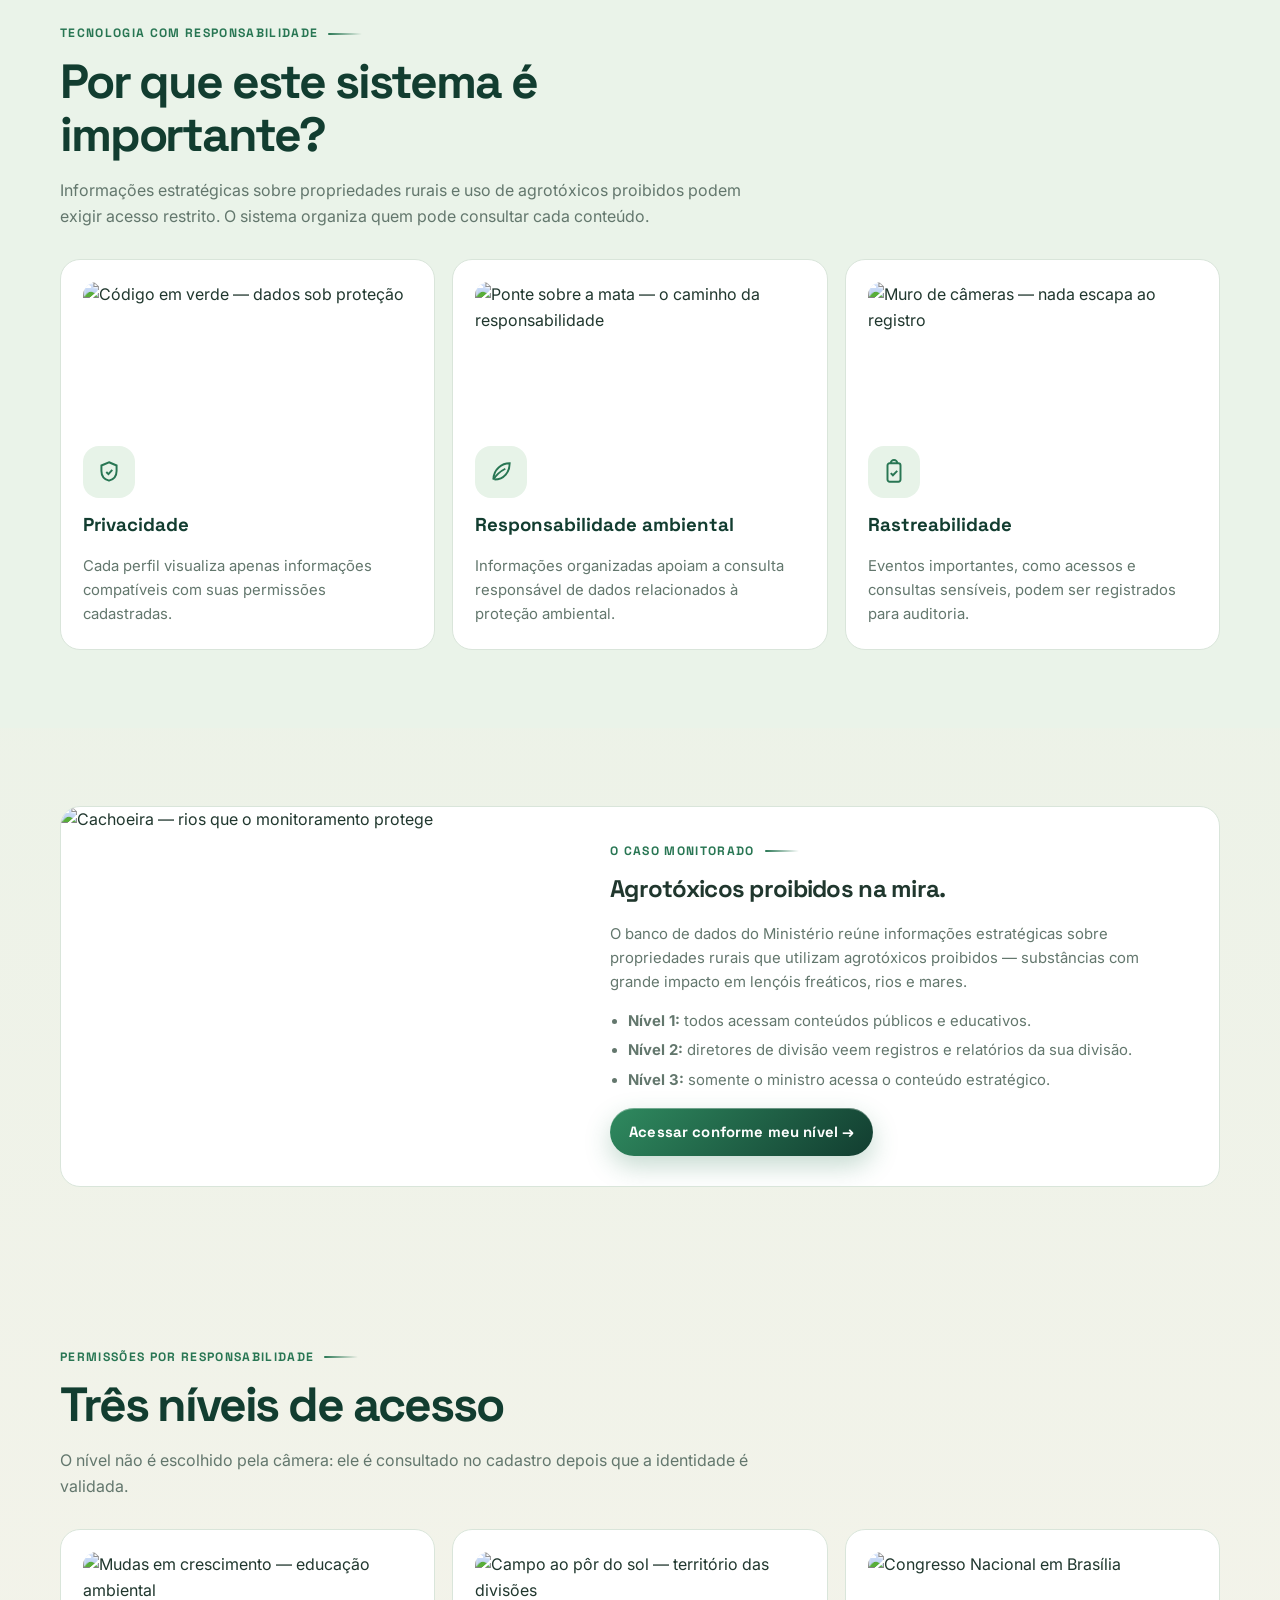
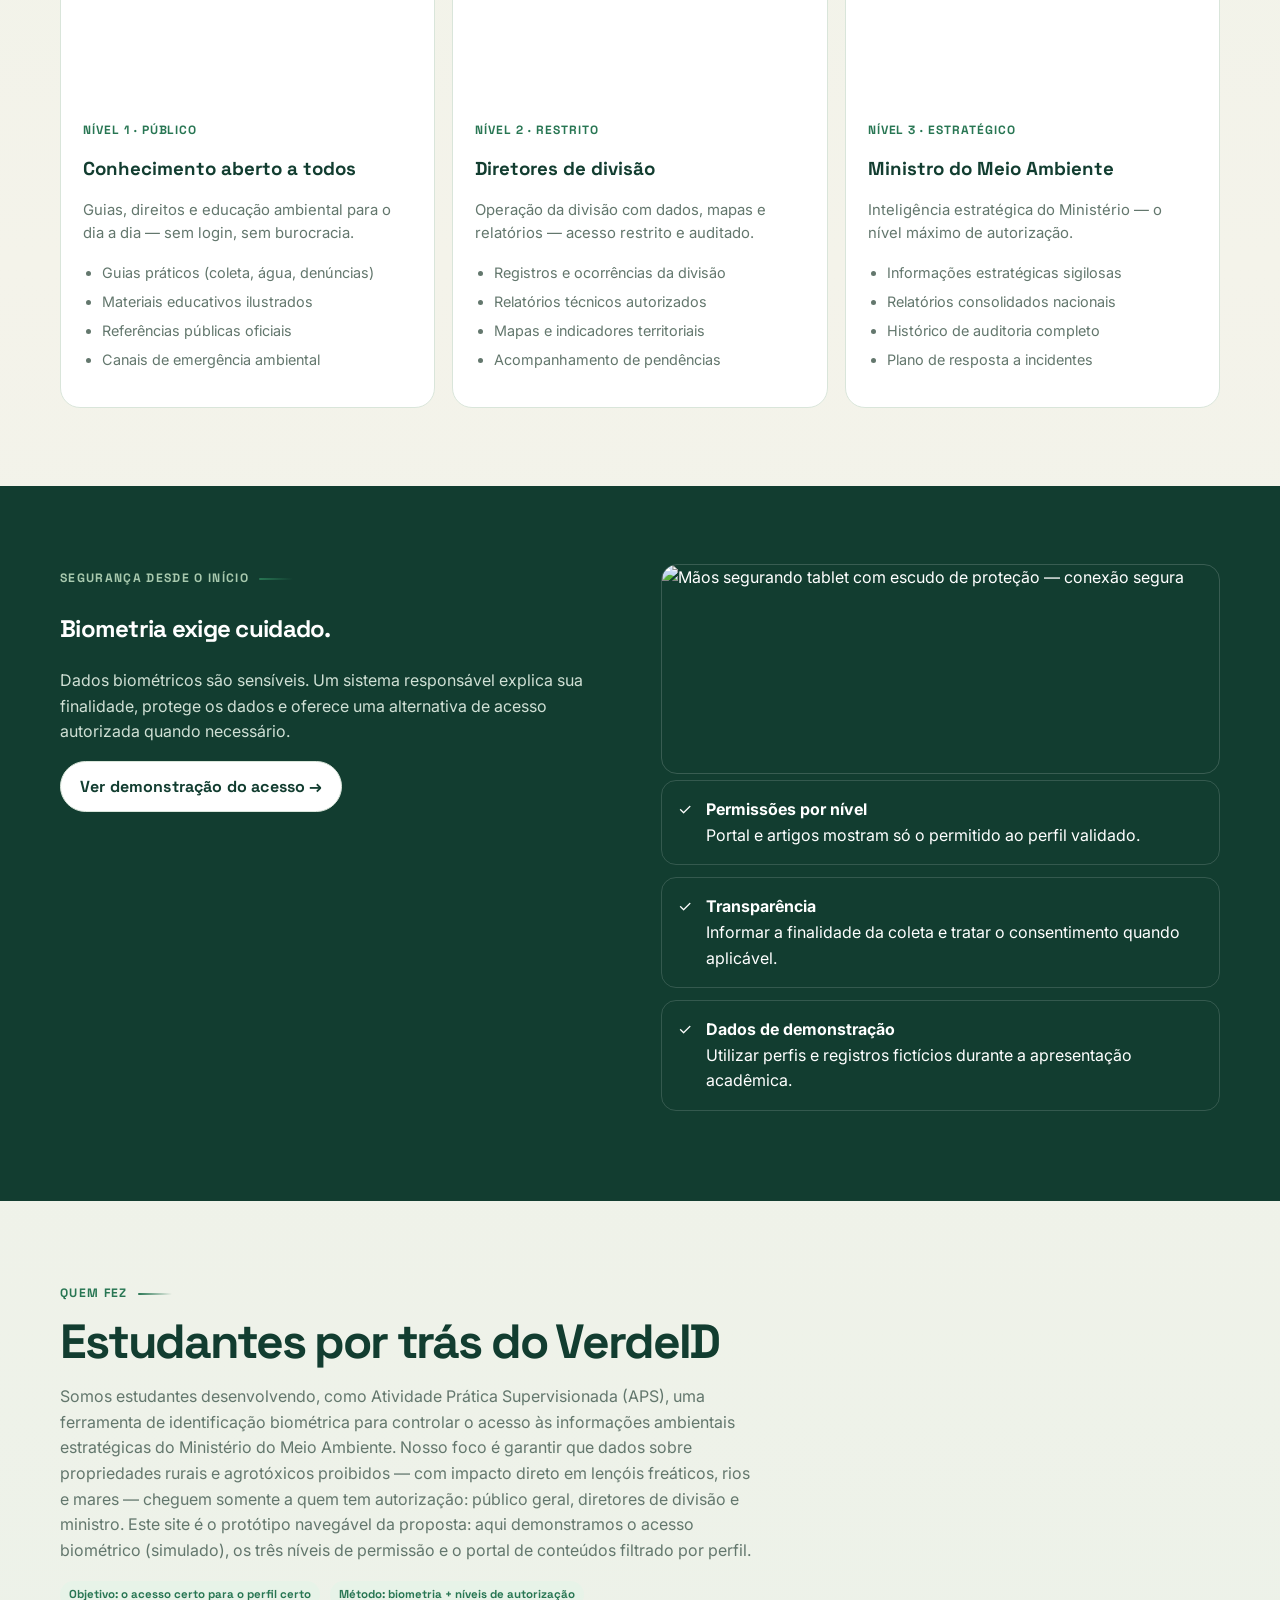
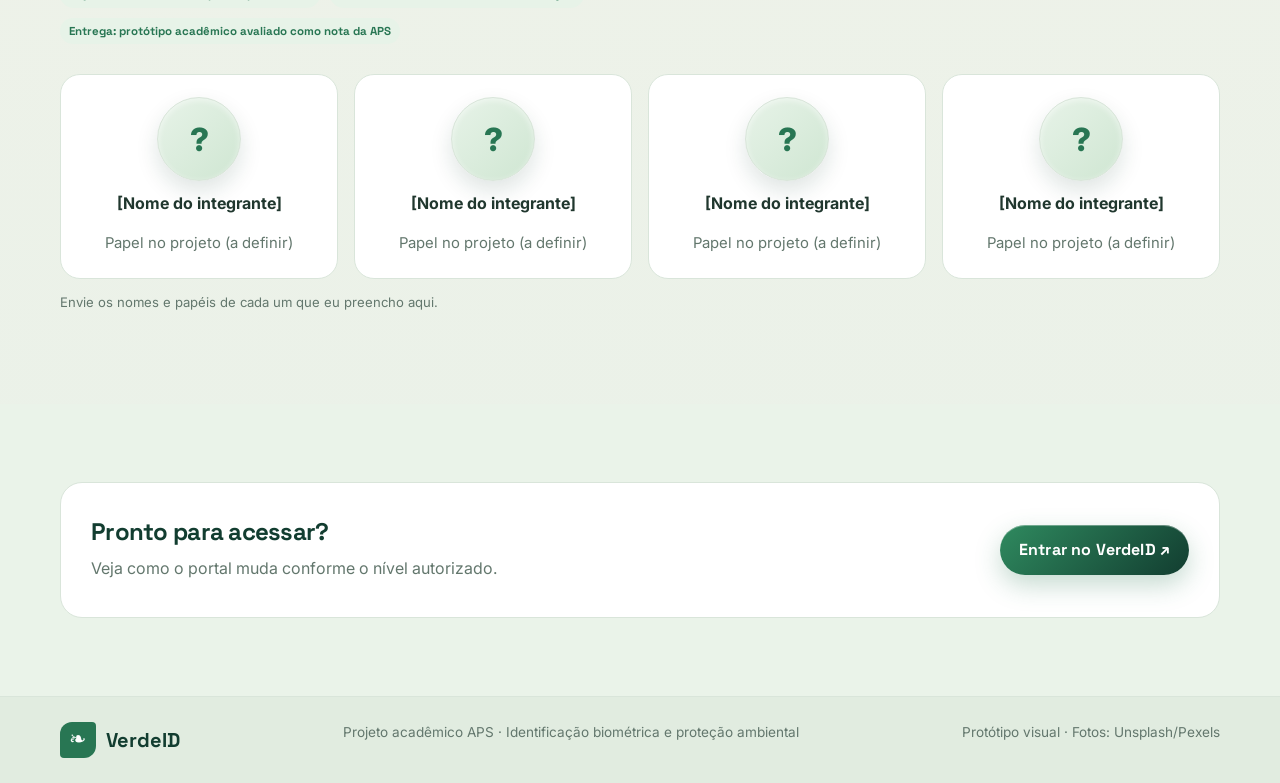
==== commit a39eb0ee: "VerdeID: biblioteca completa com portal por nivel, graficos, mapa e artigos ricos" ====
--- a/index.html
+++ b/index.html
@@ -36,7 +36,14 @@
 .member{text-align:center}
 .memberAvatar{width:84px;height:84px;border-radius:50%;background:linear-gradient(135deg,var(--mint),#cfe6d2);border:1px solid var(--line);display:grid;place-items:center;font-size:2rem;margin:0 auto 10px;color:var(--green);font-weight:850}
 .articleArt{height:180px;position:relative;display:block;overflow:hidden;background:var(--mint)}.articleArt img{position:absolute;inset:0;width:100%;height:100%;object-fit:cover}.articleBody{position:relative;background:#fff}.videoCard{grid-column:1/-1}.videoCard video{width:100%;border-radius:12px;background:#000}.stratBanner{grid-column:1/-1;background:linear-gradient(120deg,#0e2a1e,#1d5c3d);color:#e8f2e9;border-radius:18px;padding:18px 22px;display:flex;gap:12px;align-items:center;flex-wrap:wrap}.stratBanner b{color:#fff}.stratBanner span{color:#bcd4c1;font-size:.9rem}.article.strategic{border:1.5px solid var(--gold);box-shadow:0 14px 30px rgba(223,183,102,.18)}
+.statRow{display:flex;gap:10px;flex-wrap:wrap;margin:12px 0}.statBox{flex:1;min-width:110px;background:var(--mint);border-radius:12px;padding:10px 12px;text-align:center}.statBox b{display:block;font-size:1.25rem;color:var(--forest)}.statBox span{font-size:.75rem;color:var(--muted)}.bars{margin:10px 0 4px;display:grid;gap:6px}.barRow{display:flex;justify-content:space-between;font-size:.8rem;color:var(--muted)}.bar{background:#e7f0e7;border-radius:99px;height:12px;overflow:hidden}.bar i{display:block;height:100%;background:linear-gradient(90deg,var(--green),#4da978);border-radius:99px}.check{list-style:none;padding:0;margin:10px 0}.check li{position:relative;padding-left:26px;margin-bottom:6px;font-size:.9rem}.check li:before{content:"✓";position:absolute;left:2px;color:var(--green);font-weight:800}.alertBox{background:#fff7e0;border:1px dashed #c99a00;border-radius:12px;padding:10px 12px;font-size:.88rem;margin:10px 0}
+.timeCard{grid-column:1/-1;background:#0e2a1e;color:#e8f2e9;border-radius:18px;padding:22px}.timeCard h2{color:#fff}.timeGrid{display:grid;grid-template-columns:repeat(4,1fr);gap:14px;margin-top:14px}.tRich{background:#ffffff0d;border:1px solid #ffffff22;border-radius:14px;padding:16px}.tRich b{color:#fff}.tRich p{font-size:.85rem;color:#bcd4c1;margin:6px 0}.tMeta{display:flex;flex-direction:column;gap:4px;margin-top:8px;font-size:.75rem;color:#9fc3a6}.factBox{margin:12px 0;background:linear-gradient(120deg,#e9f4e7,#f6f8f1);border:1px solid var(--line);border-left:4px solid var(--green);border-radius:12px;padding:12px 14px;font-size:.9rem}
+.lockedHead{border-style:dashed;opacity:.92}.lockedCard{background:linear-gradient(135deg,#f2f6f1,#e7f0e7);text-align:center}.lockedCard h3{color:var(--forest)}
+#mapa{height:440px;border-radius:18px;border:1px solid var(--line);background:var(--mint);z-index:0}.mk{display:block;width:16px;height:16px;border-radius:50%;border:3px solid #fff;box-shadow:0 4px 12px rgba(0,0,0,.35);position:relative}.mk1{background:#287653}.mk2{background:#dfb766}.mk3{background:#0e2a1e}.mk:after{content:"";position:absolute;inset:-9px;border-radius:50%;border:2px solid currentColor;opacity:.7;animation:mkpulse 2s infinite}.mk1:after{color:#287653}.mk2:after{color:#dfb766}.mk3:after{color:#0e2a1e}@keyframes mkpulse{from{transform:scale(.5);opacity:.9}to{transform:scale(1.15);opacity:0}}.leaflet-popup-content b{color:var(--forest)}
 .levelGroupHead{grid-column:1/-1;display:flex;gap:12px;align-items:center;flex-wrap:wrap;background:#fff;border:1px solid var(--line);border-radius:14px;padding:12px 16px;margin-top:8px}
+.artOverlay{display:none;position:fixed;inset:0;z-index:50;background:rgba(14,42,30,.6);backdrop-filter:blur(6px);-webkit-backdrop-filter:blur(6px);overflow:auto;padding:24px 16px}.artOverlay.show{display:block}.artModal{position:relative;max-width:820px;margin:3vh auto;background:#fff;border:1px solid var(--line);border-radius:24px;overflow:hidden;box-shadow:0 30px 80px rgba(0,0,0,.35);animation:pop .28s ease}.artModal .close{position:absolute;top:12px;right:12px;z-index:2;box-shadow:0 8px 20px rgba(0,0,0,.3)}#artImg{width:100%;height:300px;object-fit:cover;display:block}.artPad{padding:26px 28px}.artPad h2{margin:6px 0 8px;color:var(--forest);letter-spacing:-.03em}#artBody{margin-top:6px}#artVideoWrap{margin-top:14px}#artVideoWrap video{width:100%;border-radius:12px;background:#000;margin-top:8px}.docBox{margin-top:18px;background:var(--mint);border:1px solid var(--line);border-radius:14px;padding:14px 16px}.docBox b{color:var(--forest)}.docBox a{display:block;margin-top:8px;font-weight:700;font-size:.92rem}
+.pSec{grid-column:1/-1;margin-top:10px}.pSecHead{margin:8px 0 14px}.pSecHead h2{margin:4px 0;color:var(--pine,#123d30)}.statStrip{display:grid;grid-template-columns:repeat(auto-fit,minmax(150px,1fr));gap:12px}.solGrid{display:grid;grid-template-columns:repeat(3,1fr);gap:14px}.solCard{background:#fff;border:1px solid var(--line);border-radius:16px;padding:18px}.solCard b{color:var(--forest)}.solCard p{font-size:.88rem;color:var(--muted)}.chartGrid{display:grid;grid-template-columns:1fr 1fr;gap:14px}.chartCard{background:#0e2a1e;color:#e8f2e9;border-radius:18px;padding:20px}.chartCard b{color:#fff}.chartCard small{color:#9fc3a6;font-weight:400}.chartCard svg{width:100%;height:auto;margin-top:10px}.legend{display:flex;gap:12px;flex-wrap:wrap;font-size:.78rem;color:#bcd4c1;margin-top:8px}.legend i{display:inline-block;width:10px;height:10px;border-radius:3px;margin-right:5px}.timeline{display:grid;grid-template-columns:repeat(4,1fr);gap:12px}.tStep{background:#fff;border:1px solid var(--line);border-radius:16px;padding:16px}.tNum{width:30px;height:30px;border-radius:50%;background:var(--forest);color:#fff;display:grid;place-items:center;font-weight:800;margin-bottom:8px}.docList{background:#fff;border:1px solid var(--line);border-radius:16px;padding:8px 18px}.docList a{display:flex;justify-content:space-between;gap:10px;padding:11px 4px;border-bottom:1px solid var(--line);font-weight:700;font-size:.92rem}.docList a:last-child{border-bottom:0}.glosGrid{display:grid;grid-template-columns:repeat(3,1fr);gap:12px}.glos{background:var(--mint);border-radius:14px;padding:14px 16px}.glos b{display:block;color:var(--forest)}.glos span{font-size:.85rem;color:var(--muted)}#busca{font:inherit;border:1px solid var(--line);border-radius:99px;padding:10px 18px;min-width:240px}
+@media(max-width:780px){.statStrip,.solGrid,.chartGrid,.timeline,.glosGrid,.timeGrid{grid-template-columns:1fr}}
 @media(max-width:780px){.miniCard{position:relative;right:auto;top:auto;width:min(280px,100%);margin-top:-6px}.appPhoto{height:180px}}
 /* hero minimalista: foto grande em arco + forma abstrata + moldura de varredura */
 .heroArt{position:relative;min-height:490px;display:grid;place-items:center;padding:12px 0 24px}
@@ -63,48 +70,120 @@
 .cardImg img{width:100%;height:100%;object-fit:cover;display:block;transition:transform .4s ease}
 .card:hover .cardImg img{transform:scale(1.05)}
 .secImg{width:100%;height:210px;object-fit:cover;border-radius:16px;border:1px solid #ffffff2a;margin-bottom:6px;display:block}
-</style></head><body>
+</style><style>/* VS2 — camada premium: moderna, chique e tecnológica. Só refino visual; nada de função muda. */
+body{-webkit-font-smoothing:antialiased;text-rendering:optimizeLegibility}
+body{background:linear-gradient(180deg,#f6f8f2 0%,#eaf2e7 34%,#f4f3ea 62%,#e9f1e8 100%)}
+body:before{content:"";position:fixed;inset:0;z-index:0;pointer-events:none;background:radial-gradient(600px 400px at 8% 12%,#28765314,transparent 60%),radial-gradient(700px 460px at 92% 38%,#dfb76617,transparent 60%),radial-gradient(800px 520px at 50% 96%,#28765310,transparent 60%)}
+body>header,body>main,body>footer,#portal{position:relative;z-index:1}
+::selection{background:#123d30;color:#fff}
+h1{letter-spacing:-.045em}h2{letter-spacing:-.03em}
+:focus-visible{outline:3px solid #7cc79a;outline-offset:2px}
+::-webkit-scrollbar{width:11px}::-webkit-scrollbar-track{background:#eef4ec}::-webkit-scrollbar-thumb{background:linear-gradient(#287653,#123d30);border-radius:8px}
+header{box-shadow:0 1px 0 #123d3014}
+.btn.primary{background:linear-gradient(135deg,#2f8a5f,#123d30);box-shadow:0 10px 26px #28765345,inset 0 1px 0 #ffffff55;transition:transform .2s ease,box-shadow .2s ease}
+.btn.primary:hover{transform:translateY(-2px);box-shadow:0 16px 34px #28765355,inset 0 1px 0 #ffffff55}
+.btn.secondary{transition:transform .2s ease,box-shadow .2s ease}
+.btn.secondary:hover{transform:translateY(-2px)}
+.hero{position:relative}
+.hero:before{content:"";position:absolute;inset:0;background-image:linear-gradient(#123d300e 1px,transparent 1px),linear-gradient(90deg,#123d300e 1px,transparent 1px);background-size:44px 44px;-webkit-mask-image:radial-gradient(70% 70% at 60% 30%,#000 30%,transparent 100%);mask-image:radial-gradient(70% 70% at 60% 30%,#000 30%,transparent 100%);pointer-events:none}
+.hero .container{position:relative}
+.dot{animation:pulse 2s infinite}@keyframes pulse{50%{opacity:.35}}
+.kicker{display:inline-flex;align-items:center;gap:10px}
+.kicker:after{content:"";width:34px;height:2px;background:linear-gradient(90deg,var(--green),transparent);border-radius:2px}
+.card{transition:transform .25s ease,box-shadow .25s ease}
+.card:hover{transform:translateY(-4px);box-shadow:0 18px 44px #123d301f}
+.archImg{box-shadow:0 30px 70px #0e2a1e40,0 0 0 1px #ffffff88}
+.scanFrame .c{filter:drop-shadow(0 0 8px #7cf2a8)}
+.hbadge{backdrop-filter:blur(8px);-webkit-backdrop-filter:blur(8px)}
+.js .card,.js .head,.js .ctaBox,.js .article{opacity:0;transform:translateY(18px);transition:opacity .6s ease,transform .6s ease}
+.js .in{opacity:1!important;transform:none!important}
+.portalHero{background:linear-gradient(120deg,rgba(14,42,30,.95),rgba(29,92,61,.88)),url('https://images.unsplash.com/photo-1476231682828-37e571bc172f?q=80&w=1600&auto=format&fit=crop') center/cover}
+.portalHero h1{color:#fff}.portalHero p{color:#c4dcc8}.portalHero .kicker{color:#a8c9ae}
+.stratBanner{box-shadow:0 18px 44px #0e2a1e55,inset 0 1px 0 #ffffff22}
+.videoCard video{box-shadow:0 18px 44px #0e2a1e33}
+.memberAvatar{box-shadow:inset 0 2px 6px #ffffff88,0 10px 22px #123d3022}
+footer{border-top:1px solid var(--line)}
+@media(prefers-reduced-motion:reduce){*{animation:none!important;transition:none!important}}
+:root{--font-d:"Space Grotesk","Inter",system-ui,-apple-system,"Segoe UI",sans-serif;--font-b:"Inter",system-ui,-apple-system,"Segoe UI",sans-serif}
+body{font-family:var(--font-b)}
+h1,h2,h3,.brand,.btn,.kicker,.eyebrow,.tag,.levelLabel,.stat strong{font-family:var(--font-d)}
+h1{font-weight:700}.btn{letter-spacing:.01em}
+.icon{display:grid;place-items:center;width:52px;height:52px;border-radius:16px;background:var(--mint);color:var(--green);margin-bottom:12px}
+.icon svg{width:26px;height:26px}
+.face svg{width:72px;height:72px;color:var(--green)}
+.dotlive{display:inline-block;width:9px;height:9px;border-radius:50%;background:var(--green);margin-right:8px;box-shadow:0 0 0 4px #28765322;animation:pulse 2s infinite}</style><link rel="preconnect" href="https://fonts.googleapis.com"><link rel="preconnect" href="https://fonts.gstatic.com" crossorigin><link href="https://fonts.googleapis.com/css2?family=Inter:wght@400;600;700;800&family=Space+Grotesk:wght@500;600;700&display=swap" rel="stylesheet"></head><body>
 <header><div class="container nav"><a class="brand" href="#inicio"><span class="mark">❧</span>VerdeID</a><nav class="links"><a href="#como">Como funciona</a><a href="#niveis">Níveis de acesso</a><a href="#seguranca">Privacidade</a><a href="#equipe">Equipe</a></nav><button class="btn primary" onclick="openLogin()">Acessar plataforma ↗</button></div></header>
 <main id="landing">
-<section class="hero" id="inicio"><div class="container"><div class="heroGrid"><div><div class="eyebrow"><span class="dot"></span> Tecnologia a favor da natureza</div><h1>Protegendo dados.<br><span>Preservando o futuro.</span></h1><p class="lead">Uma plataforma de identificação biométrica para organizar o acesso a informações ambientais de acordo com o perfil autorizado de cada pessoa. Foco do caso: propriedades rurais e agrotóxicos proibidos.</p><div class="actions"><button class="btn primary" onclick="openLogin()">Iniciar acesso biométrico →</button><a class="btn secondary" href="#como">Conheça o projeto</a></div><p class="small">Acesso por perfil · Informação responsável · Proteção ambiental</p></div><div class="heroArt"><div class="archWrap"><div class="archBg"></div><img class="archImg" src="https://images.pexels.com/photos/8090123/pexels-photo-8090123.jpeg?auto=compress&cs=tinysrgb&w=1000" alt="Rosto com linhas de varredura — identificação biométrica (demonstração)"><div class="scanFrame"><i class="c tl"></i><i class="c tr"></i><i class="c bl"></i><i class="c br"></i><span class="scan"></span><span class="scanTag">🔐 varredura ativa · simulação</span></div></div><div class="hbadge h1">🔐 Biometria facial</div><div class="hbadge h2">🌿 Acesso por nível</div></div></div><div class="stats"><div class="stat"><strong>3 níveis de acesso</strong><span>Permissões adequadas a cada perfil</span></div><div class="stat"><strong>Biometria facial</strong><span>Identificação com validação de perfil</span></div><div class="stat"><strong>Foco ambiental</strong><span>Informações tratadas com responsabilidade</span></div></div></div></section>
+<section class="hero" id="inicio"><div class="container"><div class="heroGrid"><div><div class="eyebrow"><span class="dot"></span> Tecnologia a favor da natureza</div><h1>Protegendo dados.<br><span>Preservando o futuro.</span></h1><p class="lead">Uma plataforma de identificação biométrica para organizar o acesso a informações ambientais de acordo com o perfil autorizado de cada pessoa. Foco do caso: propriedades rurais e agrotóxicos proibidos.</p><div class="actions"><button class="btn primary" onclick="openLogin()">Iniciar acesso biométrico →</button><a class="btn secondary" href="#como">Conheça o projeto</a></div><p class="small">Acesso por perfil · Informação responsável · Proteção ambiental</p></div><div class="heroArt"><div class="archWrap"><div class="archBg"></div><img class="archImg" src="https://images.pexels.com/photos/8090123/pexels-photo-8090123.jpeg?auto=compress&cs=tinysrgb&w=1000" alt="Rosto com linhas de varredura — identificação biométrica (demonstração)"><div class="scanFrame"><i class="c tl"></i><i class="c tr"></i><i class="c bl"></i><i class="c br"></i><span class="scan"></span><span class="scanTag">● varredura ativa · simulação</span></div></div><div class="hbadge h1"><span class="dotlive"></span>Biometria facial</div><div class="hbadge h2"><span class="dotlive"></span>Acesso por nível</div></div></div><div class="stats"><div class="stat"><strong>3 níveis de acesso</strong><span>Permissões adequadas a cada perfil</span></div><div class="stat"><strong>Biometria facial</strong><span>Identificação com validação de perfil</span></div><div class="stat"><strong>Foco ambiental</strong><span>Informações tratadas com responsabilidade</span></div></div></div></section>
 <section id="como"><div class="container"><div class="head"><span class="kicker">Simples, claro e seguro</span><h2>Como funciona?</h2><p>O VerdeID combina identificação biométrica com autorização de acesso. Reconhecer uma pessoa e definir o que ela pode consultar são etapas diferentes.</p></div><div class="grid3"><article class="card"><div class="num">01</div><h3>Identificação</h3><p>O usuário inicia o acesso, consulta o aviso de privacidade e autoriza a câmera ou utiliza uma alternativa autorizada. Nada é gravado: a captura serve só para demonstrar o fluxo.</p></article><article class="card"><div class="num">02</div><h3>Validação do perfil</h3><p>Após a identificação, o sistema consulta o cadastro para verificar o nível de permissão atribuído à conta. É o cadastro — não a câmera — que define o que cada conta pode ver.</p></article><article class="card"><div class="num">03</div><h3>Acesso personalizado</h3><p>Uma mensagem de boas-vindas mostra o nome e o nível por alguns instantes. Em seguida, o portal abre automaticamente — mostrando só o conteúdo do seu nível.</p></article></div></div></section>
-<section class="why"><div class="container"><div class="head"><span class="kicker">Tecnologia com responsabilidade</span><h2>Por que este sistema é importante?</h2><p>Informações estratégicas sobre propriedades rurais e uso de agrotóxicos proibidos podem exigir acesso restrito. O sistema organiza quem pode consultar cada conteúdo.</p></div><div class="grid3"><article class="card"><div class="cardImg"><img src="https://images.unsplash.com/photo-1526374965328-7f61d4dc18c5?q=80&w=800&auto=format&fit=crop" alt="Código em verde — dados sob proteção" loading="lazy"></div><div class="icon">🛡️</div><h3>Privacidade</h3><p>Cada perfil visualiza apenas informações compatíveis com suas permissões cadastradas.</p></article><article class="card"><div class="cardImg"><img src="https://images.unsplash.com/photo-1447752875215-b2761acb3c5d?q=80&w=800&auto=format&fit=crop" alt="Ponte sobre a mata — o caminho da responsabilidade" loading="lazy"></div><div class="icon">🌱</div><h3>Responsabilidade ambiental</h3><p>Informações organizadas apoiam a consulta responsável de dados relacionados à proteção ambiental.</p></article><article class="card"><div class="cardImg"><img src="https://images.unsplash.com/photo-1450101499163-c8848c66ca85?q=80&w=800&auto=format&fit=crop" alt="Assinatura de registro — trilha auditável" loading="lazy"></div><div class="icon">📋</div><h3>Rastreabilidade</h3><p>Eventos importantes, como acessos e consultas sensíveis, podem ser registrados para auditoria.</p></article></div></div></section>
+<section class="why"><div class="container"><div class="head"><span class="kicker">Tecnologia com responsabilidade</span><h2>Por que este sistema é importante?</h2><p>Informações estratégicas sobre propriedades rurais e uso de agrotóxicos proibidos podem exigir acesso restrito. O sistema organiza quem pode consultar cada conteúdo.</p></div><div class="grid3"><article class="card"><div class="cardImg"><img src="https://images.unsplash.com/photo-1526374965328-7f61d4dc18c5?q=80&w=800&auto=format&fit=crop" alt="Código em verde — dados sob proteção" loading="lazy"></div><div class="icon"><svg viewBox="0 0 24 24" fill="none" stroke="currentColor" stroke-width="1.8"><path d="M12 3l7 3v5c0 5-3.5 8-7 9-3.5-1-7-4-7-9V6l7-3z"/><path d="M9.5 12l2 2 3.5-4"/></svg></div><h3>Privacidade</h3><p>Cada perfil visualiza apenas informações compatíveis com suas permissões cadastradas.</p></article><article class="card"><div class="cardImg"><img src="https://images.unsplash.com/photo-1447752875215-b2761acb3c5d?q=80&w=800&auto=format&fit=crop" alt="Ponte sobre a mata — o caminho da responsabilidade" loading="lazy"></div><div class="icon"><svg viewBox="0 0 24 24" fill="none" stroke="currentColor" stroke-width="1.8"><path d="M5 19C5 9 13 4 20 4c0 8-5 15-14 15"/><path d="M5 19c3-5 7-8 11-10"/></svg></div><h3>Responsabilidade ambiental</h3><p>Informações organizadas apoiam a consulta responsável de dados relacionados à proteção ambiental.</p></article><article class="card"><div class="cardImg"><img src="https://images.pexels.com/photos/374103/pexels-photo-374103.jpeg?auto=compress&cs=tinysrgb&w=800" alt="Muro de câmeras — nada escapa ao registro" loading="lazy"></div><div class="icon"><svg viewBox="0 0 24 24" fill="none" stroke="currentColor" stroke-width="1.8"><rect x="6" y="4" width="12" height="17" rx="2"/><path d="M9 4a3 3 0 016 0M9 13l2 2 4-4"/></svg></div><h3>Rastreabilidade</h3><p>Eventos importantes, como acessos e consultas sensíveis, podem ser registrados para auditoria.</p></article></div></div></section>
 <section class="block container" id="caso"><div class="card reveal" style="padding:0;overflow:hidden"><div class="casoGrid"><img class="casoImg" src="https://images.unsplash.com/photo-1433086966358-54859d0ed716?q=80&w=1000&auto=format&fit=crop" alt="Cachoeira — rios que o monitoramento protege" loading="lazy"><div style="padding:30px 28px"><span class="kicker">O caso monitorado</span><h2 style="margin:8px 0">Agrotóxicos proibidos na mira.</h2><p class="muted">O banco de dados do Ministério reúne informações estratégicas sobre propriedades rurais que utilizam agrotóxicos proibidos — substâncias com grande impacto em lençóis freáticos, rios e mares.</p><ul><li><strong>Nível 1:</strong> todos acessam conteúdos públicos e educativos.</li><li><strong>Nível 2:</strong> diretores de divisão veem registros e relatórios da sua divisão.</li><li><strong>Nível 3:</strong> somente o ministro acessa o conteúdo estratégico.</li></ul><p><button class="btn primary btn-small" onclick="openLogin()">Acessar conforme meu nível →</button></p></div></div></div></section>
-<section id="niveis"><div class="container"><div class="head"><span class="kicker">Permissões por responsabilidade</span><h2>Três níveis de acesso</h2><p>O nível não é escolhido pela câmera: ele é consultado no cadastro depois que a identidade é validada.</p></div><div class="grid3"><article class="card"><div class="cardImg"><img src="https://images.unsplash.com/photo-1466692476868-aef1dfb1e735?q=80&w=800&auto=format&fit=crop" alt="Mudas em crescimento — educação ambiental" loading="lazy"></div><span class="levelLabel">NÍVEL 1 · PÚBLICO</span><h3 style="margin-top:12px">Informações gerais</h3><p>Conteúdos públicos e educativos sobre meio ambiente.</p><ul><li>Materiais educativos</li><li>Orientações ambientais gerais</li><li>Referências públicas</li><li>Denúncias e canais de emergência</li></ul></article><article class="card"><div class="cardImg"><img src="https://images.unsplash.com/photo-1500382017468-9049fed747ef?q=80&w=800&auto=format&fit=crop" alt="Campo ao pôr do sol — território das divisões" loading="lazy"></div><span class="levelLabel">NÍVEL 2 · RESTRITO</span><h3 style="margin-top:12px">Diretores de divisão</h3><p>Conteúdos restritos à divisão autorizada.</p><ul><li>Registros da divisão</li><li>Relatórios autorizados</li><li>Acompanhamento de pendências</li><li>Mapas e indicadores da divisão</li></ul></article><article class="card"><div class="cardImg"><img src="https://images.pexels.com/photos/9028901/pexels-photo-9028901.jpeg?auto=compress&cs=tinysrgb&w=800" alt="Congresso Nacional em Brasília" loading="lazy"></div><span class="levelLabel">NÍVEL 3 · ESTRATÉGICO</span><h3 style="margin-top:12px">Ministro do Meio Ambiente</h3><p>Área exclusiva ao perfil ministerial previsto na proposta.</p><ul><li>Informações estratégicas</li><li>Relatórios consolidados</li><li>Histórico de auditoria</li><li>Plano de resposta a incidentes</li></ul></article></div></div></section>
+<section id="niveis"><div class="container"><div class="head"><span class="kicker">Permissões por responsabilidade</span><h2>Três níveis de acesso</h2><p>O nível não é escolhido pela câmera: ele é consultado no cadastro depois que a identidade é validada.</p></div><div class="grid3"><article class="card"><div class="cardImg"><img src="https://images.unsplash.com/photo-1466692476868-aef1dfb1e735?q=80&w=800&auto=format&fit=crop" alt="Mudas em crescimento — educação ambiental" loading="lazy"></div><span class="levelLabel">NÍVEL 1 · PÚBLICO</span><h3 style="margin-top:12px">Conhecimento aberto a todos</h3><p>Guias, direitos e educação ambiental para o dia a dia — sem login, sem burocracia.</p><ul><li>Guias práticos (coleta, água, denúncias)</li><li>Materiais educativos ilustrados</li><li>Referências públicas oficiais</li><li>Canais de emergência ambiental</li></ul></article><article class="card"><div class="cardImg"><img src="https://images.unsplash.com/photo-1500382017468-9049fed747ef?q=80&w=800&auto=format&fit=crop" alt="Campo ao pôr do sol — território das divisões" loading="lazy"></div><span class="levelLabel">NÍVEL 2 · RESTRITO</span><h3 style="margin-top:12px">Diretores de divisão</h3><p>Operação da divisão com dados, mapas e relatórios — acesso restrito e auditado.</p><ul><li>Registros e ocorrências da divisão</li><li>Relatórios técnicos autorizados</li><li>Mapas e indicadores territoriais</li><li>Acompanhamento de pendências</li></ul></article><article class="card"><div class="cardImg"><img src="https://images.pexels.com/photos/9028901/pexels-photo-9028901.jpeg?auto=compress&cs=tinysrgb&w=800" alt="Congresso Nacional em Brasília" loading="lazy"></div><span class="levelLabel">NÍVEL 3 · ESTRATÉGICO</span><h3 style="margin-top:12px">Ministro do Meio Ambiente</h3><p>Inteligência estratégica do Ministério — o nível máximo de autorização.</p><ul><li>Informações estratégicas sigilosas</li><li>Relatórios consolidados nacionais</li><li>Histórico de auditoria completo</li><li>Plano de resposta a incidentes</li></ul></article></div></div></section>
 <section class="security" id="seguranca"><div class="container securityGrid"><div><span class="kicker" style="color:#a8c9ae">Segurança desde o início</span><h2>Biometria exige cuidado.</h2><p>Dados biométricos são sensíveis. Um sistema responsável explica sua finalidade, protege os dados e oferece uma alternativa de acesso autorizada quando necessário.</p><button class="btn secondary" onclick="openLogin()">Ver demonstração do acesso →</button></div><div><img class="secImg" src="https://images.pexels.com/photos/3949101/pexels-photo-3949101.jpeg?auto=compress&cs=tinysrgb&w=1000" alt="Mãos segurando tablet com escudo de proteção — conexão segura" loading="lazy"><div class="securityItem"><span>✓</span><div><b>Permissões por nível</b><br><span>Portal e artigos mostram só o permitido ao perfil validado.</span></div></div><div class="securityItem"><span>✓</span><div><b>Transparência</b><br><span>Informar a finalidade da coleta e tratar o consentimento quando aplicável.</span></div></div><div class="securityItem"><span>✓</span><div><b>Dados de demonstração</b><br><span>Utilizar perfis e registros fictícios durante a apresentação acadêmica.</span></div></div></div></div></section>
-<section class="block container" id="equipe"><div class="head"><span class="kicker">Quem fez</span><h2>Estudantes por trás do VerdeID</h2><p>Somos estudantes desenvolvendo, como Atividade Prática Supervisionada (APS), uma ferramenta de identificação biométrica para controlar o acesso às informações ambientais estratégicas do Ministério do Meio Ambiente. Nosso foco é garantir que dados sobre propriedades rurais e agrotóxicos proibidos — com impacto direto em lençóis freáticos, rios e mares — cheguem somente a quem tem autorização: público geral, diretores de divisão e ministro. Este site é o protótipo navegável da proposta: aqui demonstramos o acesso biométrico (simulado), os três níveis de permissão e o portal de conteúdos filtrado por perfil.</p><div style="display:flex;gap:10px;flex-wrap:wrap;margin:18px 0 24px"><span class="tag" style="margin:0">🎯 Objetivo: o acesso certo para o perfil certo</span><span class="tag" style="margin:0">🔬 Método: biometria + níveis de autorização</span><span class="tag" style="margin:0">🎓 Entrega: protótipo acadêmico avaliado como nota da APS</span></div></div><div class="teamGrid"><article class="card member"><div class="memberAvatar">?</div><b>[Nome do integrante]</b><p class="small">Papel no projeto (a definir)</p></article><article class="card member"><div class="memberAvatar">?</div><b>[Nome do integrante]</b><p class="small">Papel no projeto (a definir)</p></article><article class="card member"><div class="memberAvatar">?</div><b>[Nome do integrante]</b><p class="small">Papel no projeto (a definir)</p></article><article class="card member"><div class="memberAvatar">?</div><b>[Nome do integrante]</b><p class="small">Papel no projeto (a definir)</p></article></div><p class="small">Envie os nomes e papéis de cada um que eu preencho aqui.</p></section>
+<section class="block container" id="equipe"><div class="head"><span class="kicker">Quem fez</span><h2>Estudantes por trás do VerdeID</h2><p>Somos estudantes desenvolvendo, como Atividade Prática Supervisionada (APS), uma ferramenta de identificação biométrica para controlar o acesso às informações ambientais estratégicas do Ministério do Meio Ambiente. Nosso foco é garantir que dados sobre propriedades rurais e agrotóxicos proibidos — com impacto direto em lençóis freáticos, rios e mares — cheguem somente a quem tem autorização: público geral, diretores de divisão e ministro. Este site é o protótipo navegável da proposta: aqui demonstramos o acesso biométrico (simulado), os três níveis de permissão e o portal de conteúdos filtrado por perfil.</p><div style="display:flex;gap:10px;flex-wrap:wrap;margin:18px 0 24px"><span class="tag" style="margin:0">Objetivo: o acesso certo para o perfil certo</span><span class="tag" style="margin:0">Método: biometria + níveis de autorização</span><span class="tag" style="margin:0">Entrega: protótipo acadêmico avaliado como nota da APS</span></div></div><div class="teamGrid"><article class="card member"><div class="memberAvatar">?</div><b>[Nome do integrante]</b><p class="small">Papel no projeto (a definir)</p></article><article class="card member"><div class="memberAvatar">?</div><b>[Nome do integrante]</b><p class="small">Papel no projeto (a definir)</p></article><article class="card member"><div class="memberAvatar">?</div><b>[Nome do integrante]</b><p class="small">Papel no projeto (a definir)</p></article><article class="card member"><div class="memberAvatar">?</div><b>[Nome do integrante]</b><p class="small">Papel no projeto (a definir)</p></article></div><p class="small">Envie os nomes e papéis de cada um que eu preencho aqui.</p></section>
 <section class="cta"><div class="container"><div class="ctaBox"><div><h2>Pronto para acessar?</h2><p>Veja como o portal muda conforme o nível autorizado.</p></div><button class="btn primary" onclick="openLogin()">Entrar no VerdeID ↗</button></div></div></section>
 </main>
 <footer><div class="container footer"><a class="brand" href="#inicio"><span class="mark">❧</span>VerdeID</a><span>Projeto acadêmico APS · Identificação biométrica e proteção ambiental</span><span>Protótipo visual · Fotos: Unsplash/Pexels</span></div></footer>
 
-<div class="overlay" id="loginOverlay"><div class="loginTop"><a class="brand"><span class="mark">❧</span>VerdeID <span class="small">/ Acesso seguro</span></a><button class="close" onclick="closeLogin()">×</button></div><div class="loginWrap"><div class="loginGrid"><div class="camera"><div><div class="face">☺</div><b>Área de reconhecimento facial</b><p class="small">Na versão funcional, a câmera e o modelo biométrico serão integrados aqui.</p></div></div><div class="form"><span class="kicker">Demonstração interativa</span><h2>Entre com segurança</h2><p class="small">Este protótipo simula o fluxo de autenticação. Selecione um perfil de teste para visualizar artigos adequados a cada nível.</p><label for="demoName">Nome para a demonstração</label><input id="demoName" value="Ana Silva" placeholder="Digite um nome"><label for="demoLevel">Perfil de teste</label><select id="demoLevel"><option value="1">Nível 1 — Público</option><option value="2" selected>Nível 2 — Diretor(a) de divisão</option><option value="3">Nível 3 — Ministro(a)</option></select><label><input id="privacy" type="checkbox"> Li o aviso de privacidade da demonstração.</label><p><button class="btn primary" onclick="simulateLogin()">Simular reconhecimento facial →</button></p><p class="small">O reconhecimento facial é simulado. Não é capturada nem armazenada nenhuma imagem biométrica.</p></div></div></div></div>
+<div class="artOverlay" id="artOverlay" role="dialog" aria-modal="true" aria-label="Artigo completo"><div class="artModal"><button class="close" onclick="closeArticle()" aria-label="Fechar artigo">×</button><img id="artImg" alt="Imagem do artigo"><div class="artPad"><div class="articleMeta"><span class="tag" id="artCat"></span><span class="small" id="artMeta"></span></div><h2 id="artTitle"></h2><p class="small" id="artSummary"></p><div class="factBox" id="artFact"></div><div id="artBody"></div><div id="artVideoWrap"></div><div class="docBox"><b>Documentos oficiais</b><div id="artDocs"></div></div></div></div></div>
+<div class="overlay" id="loginOverlay"><div class="loginTop"><a class="brand"><span class="mark">❧</span>VerdeID <span class="small">/ Acesso seguro</span></a><button class="close" onclick="closeLogin()">×</button></div><div class="loginWrap"><div class="loginGrid"><div class="camera"><div><div class="face"><svg viewBox="0 0 48 48" fill="none" stroke="currentColor" stroke-width="2"><circle cx="24" cy="17" r="8"/><path d="M9 42c1.5-8 7.5-12 15-12s13.5 4 15 12"/></svg></div><b>Área de reconhecimento facial</b><p class="small">Na versão funcional, a câmera e o modelo biométrico serão integrados aqui.</p></div></div><div class="form"><span class="kicker">Demonstração interativa</span><h2>Entre com segurança</h2><p class="small">Este protótipo simula o fluxo de autenticação. Selecione um perfil de teste para visualizar artigos adequados a cada nível.</p><label for="demoName">Nome para a demonstração</label><input id="demoName" value="Ana Silva" placeholder="Digite um nome"><label for="demoLevel">Perfil de teste</label><select id="demoLevel"><option value="1">Nível 1 — Público</option><option value="2" selected>Nível 2 — Diretor(a) de divisão</option><option value="3">Nível 3 — Ministro(a)</option></select><label><input id="privacy" type="checkbox"> Li o aviso de privacidade da demonstração.</label><p><button class="btn primary" onclick="simulateLogin()">Simular reconhecimento facial →</button></p><p class="small">O reconhecimento facial é simulado. Não é capturada nem armazenada nenhuma imagem biométrica.</p></div></div></div></div>
 
 <div class="welcomeScreen" id="welcomeScreen"><div class="welcomeInner"><div class="welcomeLeaf">❧</div><h2 id="welcomeText">Bem-vindo(a), Ana Silva</h2><p id="welcomeSub">Seu perfil foi identificado.</p><div class="welcomeLevel" id="welcomeLevel">NÍVEL 2 · DIRETOR(A) DE DIVISÃO</div><p class="welcomeHint">Preparando seu espaço de trabalho…</p></div></div>
 
-<div class="portal" id="portal"><header class="portalHeader"><div class="container portalNav"><a class="brand" href="#"><span class="mark">❧</span>VerdeID</a><span class="small">Biblioteca ambiental personalizada</span><div class="userChip"><div class="avatar" id="avatar">A</div><div><b id="portalName">Ana Silva</b><div class="small" id="portalLevel">Nível 2</div></div><button class="btn secondary" onclick="logout()">Sair</button></div></div></header><section class="portalHero"><div class="container"><span class="kicker" id="portalKicker">SEU ESPAÇO AMBIENTAL</span><h1 id="portalTitle">Conhecimento que transforma.</h1><p id="portalIntro">Artigos, orientações e informações selecionadas conforme seu nível de acesso.</p></div></section><main class="portalContent"><div class="container"><div class="articleHead"><div><span class="kicker">LEITURA RECOMENDADA</span><h2>Artigos para você</h2><p class="small" id="articleDescription">Conteúdo selecionado de acordo com suas permissões.</p></div><span class="tag" id="articleCount">3 ARTIGOS</span></div><div class="articleGrid" id="articleGrid"></div><div class="portalNotice" id="portalNotice">Conteúdo demonstrativo. As informações e permissões reais serão conectadas ao sistema oficial.</div></div></main><footer><div class="container footer"><a class="brand"><span class="mark">❧</span>VerdeID</a><span>Informação ambiental organizada por nível de acesso.</span><span>Protótipo acadêmico</span></div></footer></div>
+<div class="portal" id="portal"><header class="portalHeader"><div class="container portalNav"><a class="brand" href="#"><span class="mark">❧</span>VerdeID</a><span class="small">Biblioteca ambiental personalizada</span><div class="userChip"><div class="avatar" id="avatar">A</div><div><b id="portalName">Ana Silva</b><div class="small" id="portalLevel">Nível 2</div></div><button class="btn secondary" onclick="logout()">Sair</button></div></div></header><section class="portalHero"><div class="container"><span class="kicker" id="portalKicker">SEU ESPAÇO AMBIENTAL</span><h1 id="portalTitle">Conhecimento que transforma.</h1><p id="portalIntro">Artigos, orientações e informações selecionadas conforme seu nível de acesso.</p></div></section><main class="portalContent"><div class="container"><div class="articleHead"><div><span class="kicker">LEITURA RECOMENDADA</span><h2>Artigos para você</h2><p class="small" id="articleDescription">Conteúdo selecionado de acordo com suas permissões.</p></div><input id="busca" placeholder="Buscar na biblioteca…" oninput="filtrarBiblio(this.value)" aria-label="Buscar na biblioteca"><span class="tag" id="articleCount">3 ARTIGOS</span></div><div class="articleGrid" id="articleGrid"></div><div class="portalNotice" id="portalNotice">Conteúdo demonstrativo. As informações e permissões reais serão conectadas ao sistema oficial.</div></div></main><footer><div class="container footer"><a class="brand"><span class="mark">❧</span>VerdeID</a><span>Informação ambiental organizada por nível de acesso.</span><span>Protótipo acadêmico</span></div></footer></div>
 <script>
 const levels={
 '1':{label:'NÍVEL 1 · PÚBLICO',title:'Conhecimento que transforma.',intro:'Explore conteúdos educativos e informações ambientais de interesse público.',frase:'Comece pelo essencial: pequenas atitudes protegem lençóis freáticos, rios e mares.',desc:'Artigos introdutórios e materiais educativos disponíveis para consulta pública.',notice:'Nível 1: esta área apresenta somente informações públicas e educativas.',video:'https://videos.pexels.com/video-files/10391596/10391596-hd_1280_720_24fps.mp4',videoTema:'NATUREZA VISTA DE CIMA',videoTitulo:'Sobrevoo verde: a mata que protegemos',videoDesc:'Imagens aéreas de floresta preservada — o patrimônio que o nível público ajuda a cuidar.',articles:[
-{category:'CONSERVAÇÃO',nivel:1,img:'https://images.unsplash.com/photo-1476231682828-37e571bc172f?q=80&w=800&auto=format&fit=crop',imgAlt:'Floresta densa vista de cima',title:'Sentinelas verdes: a biodiversidade que denuncia a contaminação',summary:'Abelhas que somem, rios que calam: aprenda a ler os sinais que a natureza dá antes do laudo.',detail:'A biodiversidade é o primeiro alarme do meio ambiente. A queda de polinizadores, a mortandade de peixes e o sumiço de pássaros perto de lavouras costumam aparecer antes de qualquer análise de laboratório — e podem indicar o uso de agrotóxicos proibidos. Proteger habitats, manter matas ciliares e registrar cada sinal com data, foto e local é o ponto de partida: alertas simples de hoje viram evidências de amanhã e sobem de nível conforme a sensibilidade.'},
-{category:'RECURSOS HÍDRICOS',nivel:1,img:'https://images.unsplash.com/photo-1439066615861-d1af74d74000?q=80&w=800&auto=format&fit=crop',imgAlt:'Trapiche em lago cercado de mata',title:'A água que você bebe nasce no campo: proteja cada gota',summary:'Do lençol freático à torneira: como substâncias proibidas viajam pela água — e o que você pode fazer.',detail:'Lençóis freáticos, rios e mares estão conectados: o agrotóxico aplicado numa lavoura pode reaparecer no poço da comunidade vizinha. Medidas ao alcance de todos ajudam — descartar óleo e remédios corretamente, proteger nascentes, denunciar espuma ou mortandade de peixes e nunca lavar embalagens de defensivos em rios. Cada registro com local e data fortalece a fiscalização.'},
-{category:'SUSTENTABILIDADE',nivel:1,img:'https://images.unsplash.com/photo-1416879595882-3373a0480b5b?q=80&w=800&auto=format&fit=crop',imgAlt:'Solo e ferramentas de manejo',title:'Lixo no lugar certo: o descarte que salva rios',summary:'Reciclável, orgânico, perigoso: o guia direto para separar sem erro — inclusive embalagens do campo.',detail:'Separar recicláveis limpos, compostar orgânicos e respeitar a coleta do município já muda o jogo. Atenção redobrada com o perigoso: pilhas, remédios, eletrônicos — e embalagens de agrotóxicos, que têm logística própria de devolução e jamais vão para a coleta comum. Descarte errado contamina solo e água por décadas.'}]},
+{category:'CONSERVAÇÃO',nivel:1,img:'https://images.pexels.com/photos/10849239/pexels-photo-10849239.jpeg?auto=compress&cs=tinysrgb&w=800',imgAlt:'Araras vermelha e azul no galho',id:'bio',fact:'Uma abelha visita milhares de flores por dia — quando elas somem, o ecossistema inteiro sente.',title:'Sentinelas verdes: a biodiversidade que denuncia a contaminação',summary:'Abelhas que somem, rios que calam: aprenda a ler os sinais que a natureza dá antes do laudo.',detail:'A biodiversidade é o primeiro alarme do meio ambiente. A queda de polinizadores, a mortandade de peixes e o sumiço de pássaros perto de lavouras costumam aparecer antes de qualquer análise de laboratório — e podem indicar o uso de agrotóxicos proibidos. Proteger habitats, manter matas ciliares e registrar cada sinal com data, foto e local é o ponto de partida: alertas simples de hoje viram evidências de amanhã e sobem de nível conforme a sensibilidade. Denúncias: Linha Verde do IBAMA (0800 61 8080), com data, local, fotos e protocolo.<div class="statRow"><div class="statBox"><b>1º</b><span>sinal da natureza vem antes do laudo</span></div><div class="statBox"><b>3</b><span>itens em todo registro: data, foto e local</span></div><div class="statBox"><b>0800</b><span>Linha Verde do IBAMA</span></div></div>'},
+{category:'RECURSOS HÍDRICOS',nivel:1,img:'https://images.pexels.com/photos/12360414/pexels-photo-12360414.jpeg?auto=compress&cs=tinysrgb&w=800',imgAlt:'Cachoeira na mata fechada',id:'agua',fact:'Mais da metade do corpo humano é água — e cada gota já passou por rios, nuvens e lençóis freáticos.',title:'A água que você bebe nasce no campo: proteja cada gota',summary:'Do lençol freático à torneira: como substâncias proibidas viajam pela água — e o que você pode fazer.',detail:'Lençóis freáticos, rios e mares estão conectados: o agrotóxico aplicado numa lavoura pode reaparecer no poço da comunidade vizinha. Medidas ao alcance de todos ajudam — descartar óleo e remédios corretamente, proteger nascentes, denunciar espuma ou mortandade de peixes e nunca lavar embalagens de defensivos em rios. Cada registro com local e data fortalece a fiscalização.<div class="alertBox"><strong>Perigo invisível:</strong> o agrotóxico no solo desce ao lençol freático e reaparece no poço — água de aparência limpa pode estar contaminada. Só o laudo confirma.</div>'},
+{category:'SUSTENTABILIDADE',nivel:1,img:'https://images.pexels.com/photos/10368942/pexels-photo-10368942.jpeg?auto=compress&cs=tinysrgb&w=800',imgAlt:'Contentores coloridos de coleta seletiva',id:'residuos',fact:'O plástico comum pode levar séculos para sumir; a embalagem de agrotóxico, além disso, contamina.',title:'Lixo no lugar certo: o descarte que salva rios',summary:'Reciclável, orgânico, perigoso: o guia direto para separar sem erro — inclusive embalagens do campo.',detail:'Separar recicláveis limpos, compostar orgânicos e respeitar a coleta do município já muda o jogo. Atenção redobrada com o perigoso: pilhas, remédios, eletrônicos — e embalagens de agrotóxicos, que têm logística própria de devolução e jamais vão para a coleta comum. Descarte errado contamina solo e água por décadas. Cores oficiais da coleta (CONAMA 275/2001): azul papel, vermelho plástico, verde vidro, amarelo metal, marrom orgânicos, cinza rejeitos.<ul class="check"><li>Recicláveis limpos e secos na coleta seletiva</li><li>Orgânicos na composteira ou na coleta de orgânicos</li><li>Pilhas, remédios e eletrônicos em pontos próprios</li><li>Embalagens de agrotóxicos: tríplice lavagem e devolução no comércio</li></ul>'}]},
 '2':{label:'NÍVEL 2 · DIRETOR(A) DE DIVISÃO',title:'Informação para decisões melhores.',intro:'Consulte orientações técnicas, indicadores e artigos relacionados à gestão ambiental da sua divisão.',frase:'Sua divisão decide com dados: registros completos hoje evitam danos amanhã.',desc:'Conteúdos técnicos e operacionais associados ao perfil de direção de divisão.',notice:'Nível 2: conteúdo demonstrativo de gestão. Em produção, o acesso dependerá das permissões da divisão cadastrada.',video:'https://videos.pexels.com/video-files/10041512/10041512-hd_1280_720_24fps.mp4',videoTema:'ÁGUAS MONITORADAS',videoTitulo:'Rios sob vigilância: o impacto na água',videoDesc:'Vista aérea de rios — lençóis freáticos, rios e mares recebem o impacto dos agrotóxicos proibidos.',articles:[
-{category:'GESTÃO AMBIENTAL',nivel:2,img:'https://images.unsplash.com/photo-1532094349884-543bc11b234d?q=80&w=800&auto=format&fit=crop',imgAlt:'Análise de amostras em laboratório',title:'Indicadores que viram ação: o painel da sua divisão',summary:'Do dado bruto à decisão: monte indicadores com método, responsável e meta — e saiba quando escalar.',detail:'Um bom indicador tem objetivo claro, fórmula, fonte, periodicidade, responsável e meta — e registra cada mudança de método. Para a divisão ambiental, o essencial é cruzar ocorrências (intoxicações, mortandades, denúncias) com o mapa de propriedades e a qualidade da água. Quando o sinal aponta risco grave ou substância proibida, o caso sobe ao nível ministerial com laudo e histórico anexados.'},
-{category:'CONFORMIDADE',nivel:2,img:'https://images.unsplash.com/photo-1454165804606-c3d57bc86b40?q=80&w=800&auto=format&fit=crop',imgAlt:'Equipe revisando relatórios e mapas',title:'Papelada à prova de auditoria: registre como um profissional',summary:'Quem fez, quando, onde e o quê: o padrão de registro que sustenta fiscalizações e auditorias.',detail:'Padronize identificadores, datas, responsáveis e status; preserve o histórico de alterações e restrinja o acesso a quem precisa. Uma trilha de auditoria responde quem fez a ação, quando ocorreu e qual objeto foi afetado — sem expor dados desnecessários. Lembre-se: registros de nível 2 nunca expõem dados estratégicos de nível 3.'},
-{category:'MONITORAMENTO',nivel:2,img:'https://images.unsplash.com/photo-1500937386664-56d1dfef3854?q=80&w=800&auto=format&fit=crop',imgAlt:'Lavoura dourada sob monitoramento',title:'Olho na lavoura: apurando suspeitas sem errar o alvo',summary:'Amostras, laudos e encaminhamento: o roteiro para investigar proibidos com segurança técnica.',detail:'Organize cada apuração com origem, data, local, produto informado e evidências. Amostras de água e solo exigem coleta e laudo formais; confirmada a suspeita de substância proibida, encaminhe aos responsáveis competentes conforme a legislação — nunca conclua irregularidade com dados incompletos. Casos com risco grave seguem ao nível ministerial.'}]},
+{category:'GESTÃO AMBIENTAL',nivel:2,img:'https://images.pexels.com/photos/106344/pexels-photo-106344.jpeg?auto=compress&cs=tinysrgb&w=800',imgAlt:'Painel de indicadores em tablet',id:'indicadores',fact:'O que não é medido não é gerenciado: indicador sem meta é só enfeite de relatório.',title:'Indicadores que viram ação: o painel da sua divisão',summary:'Do dado bruto à decisão: monte indicadores com método, responsável e meta — e saiba quando escalar.',detail:'Um bom indicador tem objetivo claro, fórmula, fonte, periodicidade, responsável e meta — e registra cada mudança de método. Para a divisão ambiental, o essencial é cruzar ocorrências (intoxicações, mortandades, denúncias) com o mapa de propriedades e a qualidade da água. Quando o sinal aponta risco grave ou substância proibida, o caso sobe ao nível ministerial com laudo e histórico anexados. Reforce com satélite (PRODES/DETER, INPE) e exija licenciamento LP/LI/LO com EIA/RIMA onde houver impacto significativo.<p><strong>Ocorrências da divisão — exemplo didático [SIMULAÇÃO]:</strong></p><div class="bars"><div class="barRow"><span>1º tri</span><span>12</span></div><div class="bar"><i style="width:44%"></i></div><div class="barRow"><span>2º tri</span><span>27</span></div><div class="bar"><i style="width:100%"></i></div><div class="barRow"><span>3º tri</span><span>19</span></div><div class="bar"><i style="width:70%"></i></div></div>'},
+{category:'CONFORMIDADE',nivel:2,img:'https://images.unsplash.com/photo-1450101499163-c8848c66ca85?q=80&w=800&auto=format&fit=crop',imgAlt:'Assinatura de registro oficial',id:'documentacao',fact:'Na auditoria vale o registrado: sem data e responsável, o fato não existe.',title:'Papelada à prova de auditoria: registre como um profissional',summary:'Quem fez, quando, onde e o quê: o padrão de registro que sustenta fiscalizações e auditorias.',detail:'Padronize identificadores, datas, responsáveis e status; preserve o histórico de alterações e restrinja o acesso a quem precisa. Uma trilha de auditoria responde quem fez a ação, quando ocorreu e qual objeto foi afetado — sem expor dados desnecessários. Lembre-se: registros de nível 2 nunca expõem dados estratégicos de nível 3. No campo, confira CAR no SICAR e Reserva Legal (80% na Amazônia florestal, 35% no Cerrado da Amazônia Legal, 20% nas demais regiões — Lei 12.651/2012).<ul class="check"><li>Identificador único do registro</li><li>Data, local e responsável</li><li>Status e histórico de alterações</li><li>Acesso restrito a quem precisa</li></ul>'},
+{category:'MONITORAMENTO',nivel:2,img:'https://images.pexels.com/photos/12612073/pexels-photo-12612073.jpeg?auto=compress&cs=tinysrgb&w=800',imgAlt:'Trator com pulverizador na lavoura',id:'monitoramento',fact:'A tríplice lavagem remove a maior parte do resíduo e é exigência legal antes da devolução.',title:'Olho na lavoura: apurando suspeitas sem errar o alvo',summary:'Amostras, laudos e encaminhamento: o roteiro para investigar proibidos com segurança técnica.',detail:'Organize cada apuração com origem, data, local, produto informado e evidências. Amostras de água e solo exigem coleta e laudo formais; confirmada a suspeita de substância proibida, encaminhe aos responsáveis competentes conforme a legislação — nunca conclua irregularidade com dados incompletos. Casos com risco grave seguem ao nível ministerial. Base legal: Lei 7.802/1989, com registro tripartite — MAPA (eficiência agronômica), ANVISA (saúde) e IBAMA (ambiente).<ul class="check"><li><strong>1. Coleta formal</strong> de água e solo, com origem e data</li><li><strong>2. Laudo</strong> em laboratório — sem laudo, sem conclusão</li><li><strong>3. Encaminhamento</strong> ao competente; risco grave sobe ao ministro</li></ul>'}]},
 '3':{label:'NÍVEL 3 · MINISTRO(A) DO MEIO AMBIENTE',title:'Visão estratégica para o futuro.',intro:'Acesse leituras de caráter estratégico, indicadores consolidados e governança da informação ambiental.',frase:'Visão estratégica: cada decisão protege o território e a saúde coletiva.',desc:'Artigos de análise estratégica e governança para o perfil ministerial.',notice:'Nível 3: área estratégica demonstrativa. Relatórios reais exigem validação de identidade, autorização e trilha de auditoria no servidor.',video:'https://videos.pexels.com/video-files/10053332/10053332-hd_1280_720_24fps.mp4',videoTema:'VISÃO ESTRATÉGICA',videoTitulo:'Brasília: onde a decisão acontece',videoDesc:'A capital e a governança ambiental — dados consolidados que apoiam o nível ministerial.',articles:[
-{category:'POLÍTICA AMBIENTAL',nivel:3,img:'https://images.unsplash.com/photo-1589829545856-d10d557cf95f?q=80&w=800&auto=format&fit=crop',imgAlt:'Balança da Justiça',title:'Do laudo à lei: como a evidência vira política pública',summary:'Banir um agrotóxico exige mais que indignação: dados verificáveis, participação social e norma bem escrita.',detail:'Políticas eficazes combinam dados verificáveis, participação social, avaliação de impacto e transparência — com metodologia publicada e limites explícitos. O banimento de um agrotóxico nasce do cruzamento entre evidência técnica e norma: cada restrição precisa dizer o quê, onde, por quê e a partir de quando, com fiscalização capaz de cumprir.'},
-{category:'INTELIGÊNCIA DE DADOS',nivel:3,img:'https://images.unsplash.com/photo-1470071459604-3b5ec3a7fe05?q=80&w=800&auto=format&fit=crop',imgAlt:'Horizonte estratégico em montanhas',title:'O painel do ministro: lendo o país sem se perder nos números',summary:'Tendências, regiões e alertas: como interpretar consolidados sem confundir correlação com causa.',detail:'Painéis consolidados mostram período, cobertura, fonte e critérios de agregação — agregando por região e ocultando a propriedade identificada. Comparar regiões exige cuidado com diferenças de coleta e contexto; correlação não implica causa. O olhar estratégico separa o ruído do sinal: onde o dano cresce, onde a fiscalização aperta, onde a política precisa mudar.'},
-{category:'GOVERNANÇA',nivel:3,img:'https://images.unsplash.com/photo-1550751827-4bd374c3f58b?q=80&w=800&auto=format&fit=crop',imgAlt:'Cadeado digital em circuito',title:'Cofre digital: quem pode ver o quê — e quem viu',summary:'Acesso mínimo necessário, auditoria total: a governança que protege sem travar o trabalho.',detail:'Governança define responsáveis, regras de acesso, retenção e resposta a incidentes — com proteção reforçada para dados biométricos e informações estratégicas. Autorização no servidor, acessos relevantes registrados, permissões revisadas periodicamente. Nesta demonstração, cada acesso seu fica registrado na trilha de auditoria (simulação).'}]}
+{category:'POLÍTICA AMBIENTAL',nivel:3,img:'https://images.unsplash.com/photo-1589829545856-d10d557cf95f?q=80&w=800&auto=format&fit=crop',imgAlt:'Balança da Justiça',id:'politica',fact:'O Brasil já baniu diversos ingredientes ativos após reavaliação técnica dos riscos.',title:'Do laudo à lei: como a evidência vira política pública',summary:'Banir um agrotóxico exige mais que indignação: dados verificáveis, participação social e norma bem escrita.',detail:'Políticas eficazes combinam dados verificáveis, participação social, avaliação de impacto e transparência — com metodologia publicada e limites explícitos. O banimento de um agrotóxico nasce do cruzamento entre evidência técnica e norma: cada restrição precisa dizer o quê, onde, por quê e a partir de quando, com fiscalização capaz de cumprir. Marcos como SNUC (9.985/2000) e PSA (14.119/2021) mostram esse caminho da evidência à norma.<div class="statRow"><div class="statBox"><b>1</b><span>evidência técnica verificável</span></div><div class="statBox"><b>2</b><span>participação social e impacto avaliado</span></div><div class="statBox"><b>3</b><span>norma clara e fiscalização capaz</span></div></div>'},
+{category:'INTELIGÊNCIA DE DADOS',nivel:3,img:'https://images.unsplash.com/photo-1470071459604-3b5ec3a7fe05?q=80&w=800&auto=format&fit=crop',imgAlt:'Horizonte estratégico em montanhas',id:'inteligencia',fact:'Correlação não é causa: dois gráficos juntos não provam que um provoca o outro.',title:'O painel do ministro: lendo o país sem se perder nos números',summary:'Tendências, regiões e alertas: como interpretar consolidados sem confundir correlação com causa.',detail:'Painéis consolidados mostram período, cobertura, fonte e critérios de agregação — agregando por região e ocultando a propriedade identificada. Comparar regiões exige cuidado com diferenças de coleta e contexto; correlação não implica causa. O olhar estratégico separa o ruído do sinal: onde o dano cresce, onde a fiscalização aperta, onde a política precisa mudar. Programas como PPCDAm e o Fundo Amazônia operam sobre esses consolidados.<p><strong>Alertas por região — exemplo didático [SIMULAÇÃO]:</strong></p><div class="bars"><div class="barRow"><span>Região A</span><span>alto</span></div><div class="bar"><i style="width:88%"></i></div><div class="barRow"><span>Região B</span><span>médio</span></div><div class="bar"><i style="width:52%"></i></div><div class="barRow"><span>Região C</span><span>baixo</span></div><div class="bar"><i style="width:24%"></i></div></div>'},
+{category:'GOVERNANÇA',nivel:3,img:'https://images.unsplash.com/photo-1550751827-4bd374c3f58b?q=80&w=800&auto=format&fit=crop',imgAlt:'Cadeado digital em circuito',id:'governanca',fact:'Auditoria não é desconfiança — é o mecanismo que prova que o sistema funciona.',title:'Cofre digital: quem pode ver o quê — e quem viu',summary:'Acesso mínimo necessário, auditoria total: a governança que protege sem travar o trabalho.',detail:'Governança define responsáveis, regras de acesso, retenção e resposta a incidentes — com proteção reforçada para dados biométricos e informações estratégicas. Autorização no servidor, acessos relevantes registrados, permissões revisadas periodicamente. Nesta demonstração, cada acesso seu fica registrado na trilha de auditoria (simulação). Fiscalização com apoio de TCU/CGU e transparência ativa.<ul class="check"><li>Responsável definido para cada dado</li><li>Acesso mínimo necessário por perfil</li><li>Todo acesso relevante registrado</li><li>Permissões revisadas periodicamente</li></ul>'}]}
 };
 let currentName='',currentLevel='2',welcomeTimer;
 function openLogin(){document.getElementById('loginOverlay').classList.add('show');document.body.style.overflow='hidden'}
 function closeLogin(){document.getElementById('loginOverlay').classList.remove('show');document.body.style.overflow=''}
 function simulateLogin(){const name=document.getElementById('demoName').value.trim(),level=document.getElementById('demoLevel').value;if(!name){alert('Digite um nome para a demonstração.');return}if(!document.getElementById('privacy').checked){alert('Leia e marque o aviso de privacidade para continuar.');return}currentName=name;currentLevel=level;closeLogin();showWelcomeThenPortal()}
 function showWelcomeThenPortal(){const w=document.getElementById('welcomeScreen'),data=levels[currentLevel];document.getElementById('welcomeText').textContent='Bem-vindo(a), '+currentName;document.getElementById('welcomeSub').textContent='Seu perfil foi identificado.';document.getElementById('welcomeLevel').textContent=data.label;w.style.display='flex';requestAnimationFrame(()=>w.classList.add('show'));clearTimeout(welcomeTimer);welcomeTimer=setTimeout(()=>{w.classList.remove('show');setTimeout(()=>{w.style.display='none';showPortal()},650)},2600)}
-function showPortal(){const d=levels[currentLevel];document.getElementById('landing').style.display='none';document.querySelector('body > header').style.display='none';document.querySelector('body > footer').style.display='none';document.getElementById('portal').classList.add('show');document.getElementById('portalName').textContent=currentName;document.getElementById('avatar').textContent=currentName.charAt(0).toUpperCase();document.getElementById('portalLevel').textContent=d.label;document.getElementById('portalKicker').textContent=d.label;document.getElementById('portal').classList.toggle('tier3',currentLevel==='3');document.getElementById('portalTitle').textContent='Bem-vindo(a), '+currentName;document.getElementById('portalIntro').textContent=d.intro+' '+d.frase;document.getElementById('articleDescription').textContent=d.desc;document.getElementById('portalNotice').textContent=d.notice;const lista=currentLevel==='1'?levels['1'].articles:currentLevel==='2'?[...levels['1'].articles,...levels['2'].articles]:[...levels['1'].articles,...levels['2'].articles,...levels['3'].articles];const banner=currentLevel==='3'?'<div class="stratBanner"><b>🛡️ Área estratégica liberada</b><span>Trilha de auditoria ativa (simulação) · acesso total aos 3 níveis.</span></div>':'';const videoCard=d.video?'<article class="article videoCard"><div class="articleBody"><div class="articleMeta"><span class="tag">🎬 Vídeo · '+d.videoTema+'</span></div><h3>'+d.videoTitulo+'</h3><p>'+d.videoDesc+'</p><video controls preload="none" src="'+d.video+'"></video></div></article>':'';document.getElementById('articleCount').textContent=lista.length+' ARTIGOS';const card=(a,i)=>`<article class="article${a.nivel===3?' strategic':''}"><div class="articleArt"><img src="${a.img}" alt="${a.imgAlt}" loading="lazy"></div><div class="articleBody"><div class="articleMeta"><span class="tag">${a.category}</span><span class="small">Nível ${a.nivel} · Leitura ${4+i*2} min</span></div><h3>${a.title}</h3><p>${a.summary}</p><button class="readMore" onclick="toggleArticle(this)">Ler artigo</button><div class="articleDetail">${a.detail}</div></div></article>`;const grupos=[...new Set(lista.map(a=>a.nivel))].sort((x,y)=>x-y);const subNiv={1:'Base pública e educativa',2:'Restrito à sua divisão',3:'Estratégico ministerial'};document.getElementById('articleGrid').innerHTML=(banner+videoCard)+grupos.map(n=>`<div class="levelGroupHead"><span class="levelLabel">${levels[String(n)].label}</span><span class="small">${subNiv[n]}</span></div>`+lista.filter(a=>a.nivel===n).map(card).join('')).join('');window.scrollTo(0,0)}
+function showPortal(){const d=levels[currentLevel];document.getElementById('landing').style.display='none';document.querySelector('body > header').style.display='none';document.querySelector('body > footer').style.display='none';document.getElementById('portal').classList.add('show');document.getElementById('portalName').textContent=currentName;document.getElementById('avatar').textContent=currentName.charAt(0).toUpperCase();document.getElementById('portalLevel').textContent=d.label;document.getElementById('portalKicker').textContent=d.label;document.getElementById('portal').classList.toggle('tier3',currentLevel==='3');document.getElementById('portalTitle').textContent='Bem-vindo(a), '+currentName;document.getElementById('portalIntro').textContent=d.intro+' '+d.frase;document.getElementById('articleDescription').textContent=d.desc;document.getElementById('portalNotice').textContent=d.notice;const lista=currentLevel==='1'?levels['1'].articles:currentLevel==='2'?[...levels['1'].articles,...levels['2'].articles]:[...levels['1'].articles,...levels['2'].articles,...levels['3'].articles];const banner=currentLevel==='3'?'<div class="stratBanner"><b><span style="color:var(--gold)">●</span> Área estratégica liberada</b><span>Trilha de auditoria ativa (simulação) · acesso total aos 3 níveis.</span></div>':'';let videoCard='';['1','2','3'].forEach(n=>{if(+n<=+currentLevel){const dd=levels[n];videoCard+='<div class="levelGroupHead"><span class="levelLabel">'+levels[n].label+' · Vídeo</span></div><article class="article videoCard"><div class="articleBody"><div class="articleMeta"><span class="tag">Vídeo · Nível '+n+'</span></div><h3>'+dd.videoTitulo+'</h3><p>'+dd.videoDesc+'</p><video controls preload="none" src="'+dd.video+'"></video></div></article>'}});document.getElementById('articleCount').textContent=lista.length+' ARTIGOS';const card=(a,i)=>`<article class="article${a.nivel===3?' strategic':''}" data-t="${(a.title+' '+a.summary+' '+a.category).toLowerCase()}"><div class="articleArt"><img src="${a.img}" alt="${a.imgAlt}" loading="lazy" onerror="this.style.display='none'"></div><div class="articleBody"><div class="articleMeta"><span class="tag">${a.category}</span><span class="small">Nível ${a.nivel} · Leitura ${4+i*2} min</span></div><h3>${a.title}</h3><p>${a.summary}</p><button class="readMore" onclick="openArticle('${a.id}')">Ler artigo completo</button><div class="articleDetail">${a.detail}</div></div></article>`;const grupos=[...new Set(lista.map(a=>a.nivel))].sort((x,y)=>x-y);const subNiv={1:'Base pública e educativa',2:'Restrito à sua divisão',3:'Estratégico ministerial'};document.getElementById('articleGrid').innerHTML=(banner+videoCard)+grupos.map(n=>`<div class="levelGroupHead"><span class="levelLabel">${levels[String(n)].label}</span><span class="small">${subNiv[n]}</span></div>`+lista.filter(a=>a.nivel===n).map(card).join('')).join('');
+const SOLS={1:[{t:'Denúncia que funciona',d:'Transforme o que você viu em um registro que a fiscalização consegue usar.',s:['Anote data, hora e local com ponto de referência','Fotografe sem se expor a risco','Registre na Linha Verde 0800 61 8080','Guarde o protocolo e acompanhe']},{t:'Casa sem desperdício',d:'Menos consumo na torneira, mais água no rio.',s:['Conserte vazamentos primeiro','Descarga regulada e banho curto','Reúse a água da máquina na limpeza','Capte chuva para rega']},{t:'Descarte sem erro',d:'Cada resíduo no destino certo, inclusive os do campo.',s:['Separe pelas cores da CONAMA 275','Perigosos em pontos próprios','Embalagens do campo de volta ao comércio','Nunca queime nem enterre']}],2:[{t:'Fiscalização de campo',d:'Do planejamento ao auto com prova válida.',s:['Planeje rota, equipe e EPI','Registre foto, coordenada e testemunhas','Colete amostras com formalidade','Encaminhe com laudo anexado']},{t:'CAR em dia na divisão',d:'Nenhuma propriedade fora do mapa.',s:['Confira o SICAR da divisão','Valide APP e Reserva Legal','Notifique pendências com prazo','Acompanhe o PRA']},{t:'Relatório que decide',d:'Número sem contexto não convence ninguém.',s:['Indicador com meta e responsável','Séries comparáveis e validadas','Limites do estudo declarados','Recomendação objetiva no fim']}],3:[{t:'Resposta a incidente',d:'Quando o dano acontece, a hora é conter e comunicar.',s:['Classifique a severidade','Isole a área e acione responsáveis','Comunique com transparência','Registre lições aprendidas']},{t:'Política baseada em evidência',d:'Da denúncia ao Diário Oficial sem atalho.',s:['Dados verificáveis na mesa','Participação social ouvida','Norma clara e executável','Fiscalização capaz de cumprir']},{t:'Auditoria permanente',d:'Confiança se constrói com verificação contínua.',s:['Trilha de auditoria completa','Revisão periódica de acessos','Transparência ativa','Correção contínua de rumo']}]};
+const GLOS={1:[['APP','Área de Preservação Permanente: margens de rios, nascentes e encostas protegidas por lei.'],['Reserva Legal','Percentual do imóvel com vegetação nativa: 80%, 35% ou 20% conforme o bioma.'],['CONAMA 275','Cores oficiais da coleta: azul papel, vermelho plástico, verde vidro, amarelo metal, marrom orgânicos, cinza rejeitos.']],2:[['CAR','Cadastro Ambiental Rural: registro eletrônico obrigatório do imóvel rural no SICAR.'],['EIA/RIMA','Estudo e Relatório de Impacto Ambiental no licenciamento de impacto significativo.'],['PRODES/DETER','Programas do INPE que detectam desmatamento por satélite e orientam a fiscalização.']],3:[['SNUC','Lei 9.985/2000: organiza as unidades de conservação do país.'],['PSA','Lei 14.119/2021: quem conserva água, carbono e biodiversidade pode ser remunerado.'],['Lei 7.802/1989','Regula agrotóxicos no Brasil, com registro tripartite MAPA/ANVISA/IBAMA.']]};
+const TIME=[['1','Denúncia e registro','Cidadão · Linha Verde 0800 61 8080','Protocolo numerado','Tudo começa com quem vê: data, hora, ponto de referência, fotos sem se expor e descrição objetiva do fato. O protocolo é a chave — sem ele, a apuração não anda.'],['2','Apuração em campo','Diretor de divisão','Auto + amostras','A divisão planeja rota e equipe, fotografa com coordenada, ouve testemunhas e coleta água e solo com formalidade. Cada prova preservada aqui sustenta o laudo depois.'],['3','Laudo e análise','Laboratório credenciado','Laudo técnico','A amostra vira número: concentração, comparação com limites legais e conclusão técnica. Sem laudo não há irregularidade declarada — há apenas suspeita sob apuração.'],['4','Decisão e norma','Diretor e ministro','Sanção ou nova norma','Confirmado o risco, o diretor sanciona e contém; o estratégico sobe ao ministro, que pode restringir produtos, editar regras e acionar o plano de resposta.']];
+const CHARTS={1:'<b>Para onde vai sua atenção <small>exemplo didático</small></b><svg viewBox="0 0 42 42"><circle cx="21" cy="21" r="15.9155" fill="none" stroke="#e7f0e7" stroke-width="7"/><circle cx="21" cy="21" r="15.9155" fill="none" stroke="#287653" stroke-width="7" stroke-dasharray="45 55" stroke-dashoffset="25"/><circle cx="21" cy="21" r="15.9155" fill="none" stroke="#dfb766" stroke-width="7" stroke-dasharray="30 70" stroke-dashoffset="-20"/><circle cx="21" cy="21" r="15.9155" fill="none" stroke="#7cc79a" stroke-width="7" stroke-dasharray="25 75" stroke-dashoffset="-50"/></svg><div class="legend"><span><i style="background:#287653"></i>Prevenção 45%</span><span><i style="background:#dfb766"></i>Denúncia 30%</span><span><i style="background:#7cc79a"></i>Emergência 25%</span></div>',2:'<b>Ocorrências da divisão <small>exemplo didático</small></b><svg viewBox="0 0 200 130"><rect x="20" y="60" width="34" height="50" rx="6" fill="#287653"/><rect x="83" y="25" width="34" height="85" rx="6" fill="#dfb766"/><rect x="146" y="45" width="34" height="65" rx="6" fill="#7cc79a"/><text x="37" y="122" font-size="10" text-anchor="middle" fill="#61766b">T1</text><text x="100" y="122" font-size="10" text-anchor="middle" fill="#61766b">T2</text><text x="163" y="122" font-size="10" text-anchor="middle" fill="#61766b">T3</text></svg><div class="legend"><span>Acompanhe a série real nos relatórios da divisão</span></div>',3:'<b>Alertas estratégicos <small>exemplo didático</small></b><svg viewBox="0 0 200 130"><polyline points="5,100 45,80 85,86 125,50 165,55 195,25" fill="none" stroke="#dfb766" stroke-width="4" stroke-linecap="round"/><circle cx="125" cy="50" r="6" fill="#dfb766"/><circle cx="195" cy="25" r="6" fill="#7cc79a"/></svg><div class="legend"><span><i style="background:#dfb766"></i>Pico exige resposta</span><span><i style="background:#7cc79a"></i>Sob controle</span></div>'};
+let docsAll=[];['1','2','3'].forEach(n=>{if(+n<=+currentLevel)docsAll=docsAll.concat(DOCS[n])});
+let chartsHtml='';['1','2','3'].forEach(n=>{if(+n<=+currentLevel)chartsHtml+='<div class="chartCard"><span class="tag">Nível '+n+'</span>'+CHARTS[n]+'</div>'});
+let solHtml='';['1','2','3'].forEach(n=>{if(+n<=+currentLevel){solHtml+='<div class="levelGroupHead"><span class="levelLabel">'+levels[n].label+'</span></div>'+SOLS[n].map(x=>'<div class="solCard"><b>'+x.t+'</b><p>'+x.d+'</p><ul class="check">'+x.s.map(s=>'<li>'+s+'</li>').join('')+'</ul></div>').join('')}});
+let glosHtml='';['1','2','3'].forEach(n=>{if(+n<=+currentLevel)glosHtml+='<div class="levelGroupHead"><span class="levelLabel">'+levels[n].label+'</span></div>'+GLOS[n].map(g=>'<div class="glos"><b>'+g[0]+'</b><span>'+g[1]+'</span></div>').join('')});
+let solCount=0;['1','2','3'].forEach(n=>{if(+n<=+currentLevel)solCount+=SOLS[n].length});
+const gN=[1,2,3].filter(n=>+n<=+currentLevel);
+const artN=gN.map(n=>lista.filter(a=>a.nivel===n).length);
+const totA=lista.length,totS=solCount,totD=docsAll.length,totV=gN.length;
+const tot=totA+totS+totD||1;
+const pA=Math.round(totA/tot*100),pS=Math.round(totS/tot*100),pD=Math.max(0,100-pA-pS);
+const dashHtml='<div class="pSec"><div class="pSecHead"><span class="kicker">Raio-X geral</span><h2>Sua biblioteca em números</h2><p class="small">Tudo que o seu nível libera, somado em tempo real.</p></div><div class="chartGrid"><div class="chartCard"><b>Composição do acervo <small>dados reais da sessão</small></b><svg viewBox="0 0 42 42"><circle cx="21" cy="21" r="15.9155" fill="none" stroke="#e7f0e7" stroke-width="7"/><circle cx="21" cy="21" r="15.9155" fill="none" stroke="#287653" stroke-width="7" stroke-dasharray="'+pA+' '+(100-pA)+'" stroke-dashoffset="25"/><circle cx="21" cy="21" r="15.9155" fill="none" stroke="#dfb766" stroke-width="7" stroke-dasharray="'+pS+' '+(100-pS)+'" stroke-dashoffset="'+(25-pA)+'"/><circle cx="21" cy="21" r="15.9155" fill="none" stroke="#7cc79a" stroke-width="7" stroke-dasharray="'+pD+' '+(100-pD)+'" stroke-dashoffset="'+(25-pA-pS)+'"/><text x="21" y="25" font-size="8" text-anchor="middle" fill="#fff">'+tot+'</text></svg><div class="legend"><span><i style="background:#287653"></i>Artigos '+totA+'</span><span><i style="background:#dfb766"></i>Soluções '+totS+'</span><span><i style="background:#7cc79a"></i>Documentos '+totD+'</span></div></div><div class="chartCard"><b>Artigos por nível <small>regra 1 · 1+2 · tudo</small></b><div class="bars">'+gN.map((n,i)=>'<div class="barRow" style="color:#bcd4c1"><span>Nível '+n+'</span><span>'+artN[i]+'</span></div><div class="bar"><i style="width:'+Math.max(8,Math.round(artN[i]/9*100))+'%"></i></div>').join('')+'</div><div class="legend"><span>Vídeos liberados: '+totV+' · Documentos: '+totD+'</span></div></div></div></div>';
+const lockedN=[1,2,3].filter(n=>+n>+currentLevel);const lockedHtml=lockedN.length?'<div class="pSec"><div class="pSecHead"><span class="kicker">Conteúdo bloqueado</span><h2>O que os próximos níveis liberam</h2><p class="small">A diferença de acesso, na prática:</p></div>'+lockedN.map(n=>'<div class="levelGroupHead lockedHead"><span class="levelLabel">Nível '+n+' · Bloqueado</span><span class="small">+'+levels[n].articles.length+' artigos · +1 vídeo · +'+SOLS[String(n)].length+' soluções · +'+DOCS[String(n)].length+' documentos</span></div><div class="article lockedCard"><div class="articleBody"><h3>'+levels[n].label+'</h3><p class="small">'+levels[n].desc+'</p><button class="btn primary btn-small" onclick="logout()">Trocar de perfil →</button></div></div>').join('')+'</div>':'';const extra=lockedHtml+'<div class="pSec"><div class="statStrip"><div class="stat"><strong>Nível '+currentLevel+'</strong><span>'+d.label+'</span></div><div class="stat"><strong>'+lista.length+' artigos</strong><span>Na sua biblioteca</span></div><div class="stat"><strong>'+currentLevel+' vídeo(s)</strong><span>Um por ambiente</span></div><div class="stat"><strong>'+docsAll.length+' documentos</strong><span>Oficiais e de apoio</span></div></div></div>'
++'<div class="pSec"><div class="pSecHead"><span class="kicker">Soluções do seu nível</span><h2>Do problema ao passo a passo</h2><p class="small">Protocolos práticos liberados para o seu perfil.</p></div><div class="solGrid">'+solHtml+'</div></div>'
++'<div class="pSec"><div class="pSecHead"><span class="kicker">Painel gráfico</span><h2>Leitura rápida da situação</h2><p class="small">Visualizações do seu ambiente. Números ilustrativos de demonstração.</p></div><div class="chartGrid">'+chartsHtml+'</div></div><div class="timeCard"><div class="pSecHead" style="margin-bottom:4px"><span class="kicker" style="color:#a8c9ae">Linha de apuração</span><h2>Da denúncia à norma em 4 etapas</h2><p class="small" style="color:#bcd4c1">O caminho completo de um caso, do campo ao gabinete.</p></div><div class="timeGrid">'+TIME.map((t,i)=>'<div class="tRich"><div class="tNum">'+(i+1)+'</div><div><b>'+t[1]+'</b><p>'+t[4]+'</p><div class="tMeta"><span>Responsável: '+t[2]+'</span><span>Entrega: '+t[3]+'</span></div></div></div>').join('')+'</div></div>'
++'<div class="pSec"><div class="pSecHead"><span class="kicker">Central de documentos</span><h2>Base oficial e modelos</h2><p class="small">Leis e portais de referência do seu nível.</p></div><div class="docList">'+['1','2','3'].filter(n=>+n<=+currentLevel).map(n=>'<div class="small" style="margin:10px 0 2px"><strong>'+levels[n].label+'</strong></div>'+DOCS[n].map(x=>'<a href="'+x.u+'" target="_blank" rel="noopener"><span>↗ '+x.t+'</span><span>→</span></a>').join('')).join('')+'</div></div>'
++'<div class="pSec"><div class="pSecHead"><span class="kicker">Glossário do fiscal</span><h2>Fale como profissional</h2><p class="small">Os termos que aparecem nos artigos e relatórios.</p></div><div class="glosGrid">'+glosHtml+'</div></div><div class="pSec"><div class="pSecHead"><span class="kicker">Mapa de ocorrências</span><h2>Pontos afetados sob monitoramento</h2><p class="small">Locais ilustrativos de demonstração [SIMULAÇÃO]. Toque nos pontos pulsantes.</p></div><div id="mapa"></div><p class="small">Arraste para explorar · Ctrl + scroll para zoom.</p><div class="legend" style="display:flex;gap:12px;flex-wrap:wrap;font-size:.78rem;color:var(--muted);margin-top:8px"><span><i style="display:inline-block;width:10px;height:10px;border-radius:50%;background:#287653;margin-right:5px"></i>Nível 1</span><span><i style="display:inline-block;width:10px;height:10px;border-radius:50%;background:#dfb766;margin-right:5px"></i>Nível 2</span><span><i style="display:inline-block;width:10px;height:10px;border-radius:50%;background:#0e2a1e;margin-right:5px"></i>Nível 3</span></div></div>';
+document.getElementById('articleGrid').insertAdjacentHTML('beforeend',extra);document.getElementById('articleGrid').insertAdjacentHTML('afterbegin',dashHtml);initMapa();
+function initMapa(){const el=document.getElementById('mapa');if(!el||el.dataset.ok)return;el.dataset.ok='1';const PTS={1:[{la:-9.87,lo:-56.08,t:'Alta Floresta · MT',d:'Monitoramento de lavouras e nascentes. Ponto ilustrativo [SIMULAÇÃO].'},{la:-2.99,lo:-47.35,t:'Paragominas · PA',d:'Área de atenção educativa. Ponto ilustrativo [SIMULAÇÃO].'}],2:[{la:-12.09,lo:-45.80,t:'Luís Eduardo Magalhães · BA',d:'Divisão apura insumos e coleta amostras. Ponto ilustrativo [SIMULAÇÃO].'},{la:-2.44,lo:-54.70,t:'Santarém · PA',d:'Registros e relatórios da divisão. Ponto ilustrativo [SIMULAÇÃO].'}],3:[{la:-8.76,lo:-63.90,t:'Porto Velho · RO',d:'Caso estratégico sob norma ministerial. Ponto ilustrativo [SIMULAÇÃO].'},{la:-6.64,lo:-51.99,t:'São Félix do Xingu · PA',d:'Auditoria e resposta ativas. Ponto ilustrativo [SIMULAÇÃO].'}]};let pts=[];['1','2','3'].forEach(n=>{if(+n<=+currentLevel)PTS[n].forEach(p=>pts.push({n:n,la:p.la,lo:p.lo,t:p.t,d:p.d}))});if(!window.L){el.innerHTML='<div class="docList">'+pts.map(p=>'<div style="padding:10px 4px;border-bottom:1px solid var(--line);font-size:.9rem"><b>Nível '+p.n+' · '+p.t+'</b><br><span class="small">'+p.d+'</span></div>').join('')+'</div>';return}const map=L.map('mapa',{scrollWheelZoom:false}).setView([-10.5,-52.5],4);L.tileLayer('https://tile.openstreetmap.org/{z}/{x}/{y}.png',{maxZoom:12,attribution:'© OpenStreetMap · pontos [SIMULAÇÃO]'}).addTo(map);pts.forEach(p=>{const ic=L.divIcon({className:'',html:'<span class="mk mk'+p.n+'"></span>',iconSize:[18,18]});L.marker([p.la,p.lo],{icon:ic}).addTo(map).bindPopup('<b>'+p.t+'</b><br><span>Nível '+p.n+' — '+p.d+'</span>')});setTimeout(()=>map.invalidateSize(),300)}
+window.filtrarBiblio=function(q){q=(q||'').toLowerCase();document.querySelectorAll('#articleGrid .article[data-t]').forEach(c=>{c.style.display=(!q||c.getAttribute('data-t').indexOf(q)>-1)?'':'none'});document.querySelectorAll('#articleGrid .levelGroupHead').forEach(h=>{let n=h.nextElementSibling,show=false;while(n&&!n.classList.contains('levelGroupHead')&&!n.classList.contains('pSec')){if(n.classList.contains('article')&&n.style.display!=='none'){show=true;break}n=n.nextElementSibling}h.style.display=(!q||show)?'':'none'});document.querySelectorAll('#articleGrid .videoCard,#articleGrid .stratBanner').forEach(e=>{e.style.display=q?'none':''})};
+window.scrollTo(0,0)}
 function toggleArticle(btn){const card=btn.closest('.article');card.classList.toggle('expanded');btn.textContent=card.classList.contains('expanded')?'Fechar artigo':'Ler artigo'}
 function logout(){document.getElementById('portal').classList.remove('show');document.getElementById('landing').style.display='block';document.querySelector('body > header').style.display='block';document.querySelector('body > footer').style.display='block';document.getElementById('demoName').value=currentName;document.getElementById('privacy').checked=false;window.scrollTo(0,0)}
 document.addEventListener('keydown',e=>{if(e.key==='Escape')closeLogin()});
 document.getElementById('loginOverlay').addEventListener('click',e=>{if(e.target.id==='loginOverlay')closeLogin()});
-</script></body></html>+const DOCS={1:[{t:'Lei 9.605/1998 — Crimes Ambientais',u:'https://www.planalto.gov.br/ccivil_03/leis/l9605.htm'},{t:'IBAMA — denúncias e fiscalização',u:'https://www.gov.br/ibama/pt-br'}],2:[{t:'Lei 12.651/2012 — Código Florestal',u:'https://www.planalto.gov.br/ccivil_03/_ato2011-2014/2012/lei/l12651.htm'},{t:'Lei 7.802/1989 — Agrotóxicos',u:'https://www.planalto.gov.br/ccivil_03/leis/l7802.htm'}],3:[{t:'Lei 9.985/2000 — SNUC',u:'https://www.planalto.gov.br/ccivil_03/leis/l9985.htm'},{t:'Lei 14.119/2021 — Pagamento por Serviços Ambientais',u:'https://www.planalto.gov.br/ccivil_03/_ato2019-2022/2021/lei/l14119.htm'}]};
+function openArticle(id){let art=null,nv='1';['1','2','3'].forEach(n=>levels[n].articles.forEach(a=>{if(a.id===id){art=a;nv=n}}));if(!art)return;const d=levels[nv];const im=document.getElementById('artImg');im.src=art.img;im.alt=art.imgAlt;im.style.display='block';document.getElementById('artCat').textContent=art.category+' · Nível '+art.nivel;document.getElementById('artMeta').textContent=levels[nv].label;document.getElementById('artTitle').textContent=art.title;document.getElementById('artSummary').textContent=art.summary;document.getElementById('artFact').innerHTML='<strong>Você sabia?</strong> '+art.fact;document.getElementById('artBody').innerHTML=art.detail;document.getElementById('artVideoWrap').innerHTML=d.video?'<span class="tag">Vídeo do nível</span><h3>'+d.videoTitulo+'</h3><video controls preload="none" src="'+d.video+'"></video>':'';document.getElementById('artDocs').innerHTML=DOCS[nv].map(x=>'<a href="'+x.u+'" target="_blank" rel="noopener">↗ '+x.t+'</a>').join('');document.getElementById('artOverlay').classList.add('show');document.body.style.overflow='hidden'}
+function closeArticle(){document.getElementById('artOverlay').classList.remove('show');document.body.style.overflow=''}
+document.getElementById('artOverlay').addEventListener('click',e=>{if(e.target.id==='artOverlay')closeArticle()});
+document.addEventListener('keydown',e=>{if(e.key==='Escape'){closeArticle()}});
+</script><script>/* VS2 — reveal on scroll (progressivo; falha com tudo visível) */
+(function(){document.documentElement.classList.add('js');var io=('IntersectionObserver' in window)?new IntersectionObserver(function(es){es.forEach(function(e){if(e.isIntersecting){e.target.classList.add('in');io.unobserve(e.target)}})},{threshold:.12}):null;function watch(scope){(scope.querySelectorAll('.card,.head,.ctaBox')||[]).forEach(function(el){if(io)io.observe(el);else el.classList.add('in')})}watch(document);var grid=document.getElementById('articleGrid');if(grid&&'MutationObserver' in window){new MutationObserver(function(){grid.querySelectorAll('.article:not(.in)').forEach(function(el,i){if(io)io.observe(el);else setTimeout(function(){el.classList.add('in')},i*70)})}).observe(grid,{childList:true})}setTimeout(function(){document.querySelectorAll('.card,.head,.ctaBox,.article').forEach(function(el){el.classList.add('in')})},2500)})();</script></body></html>
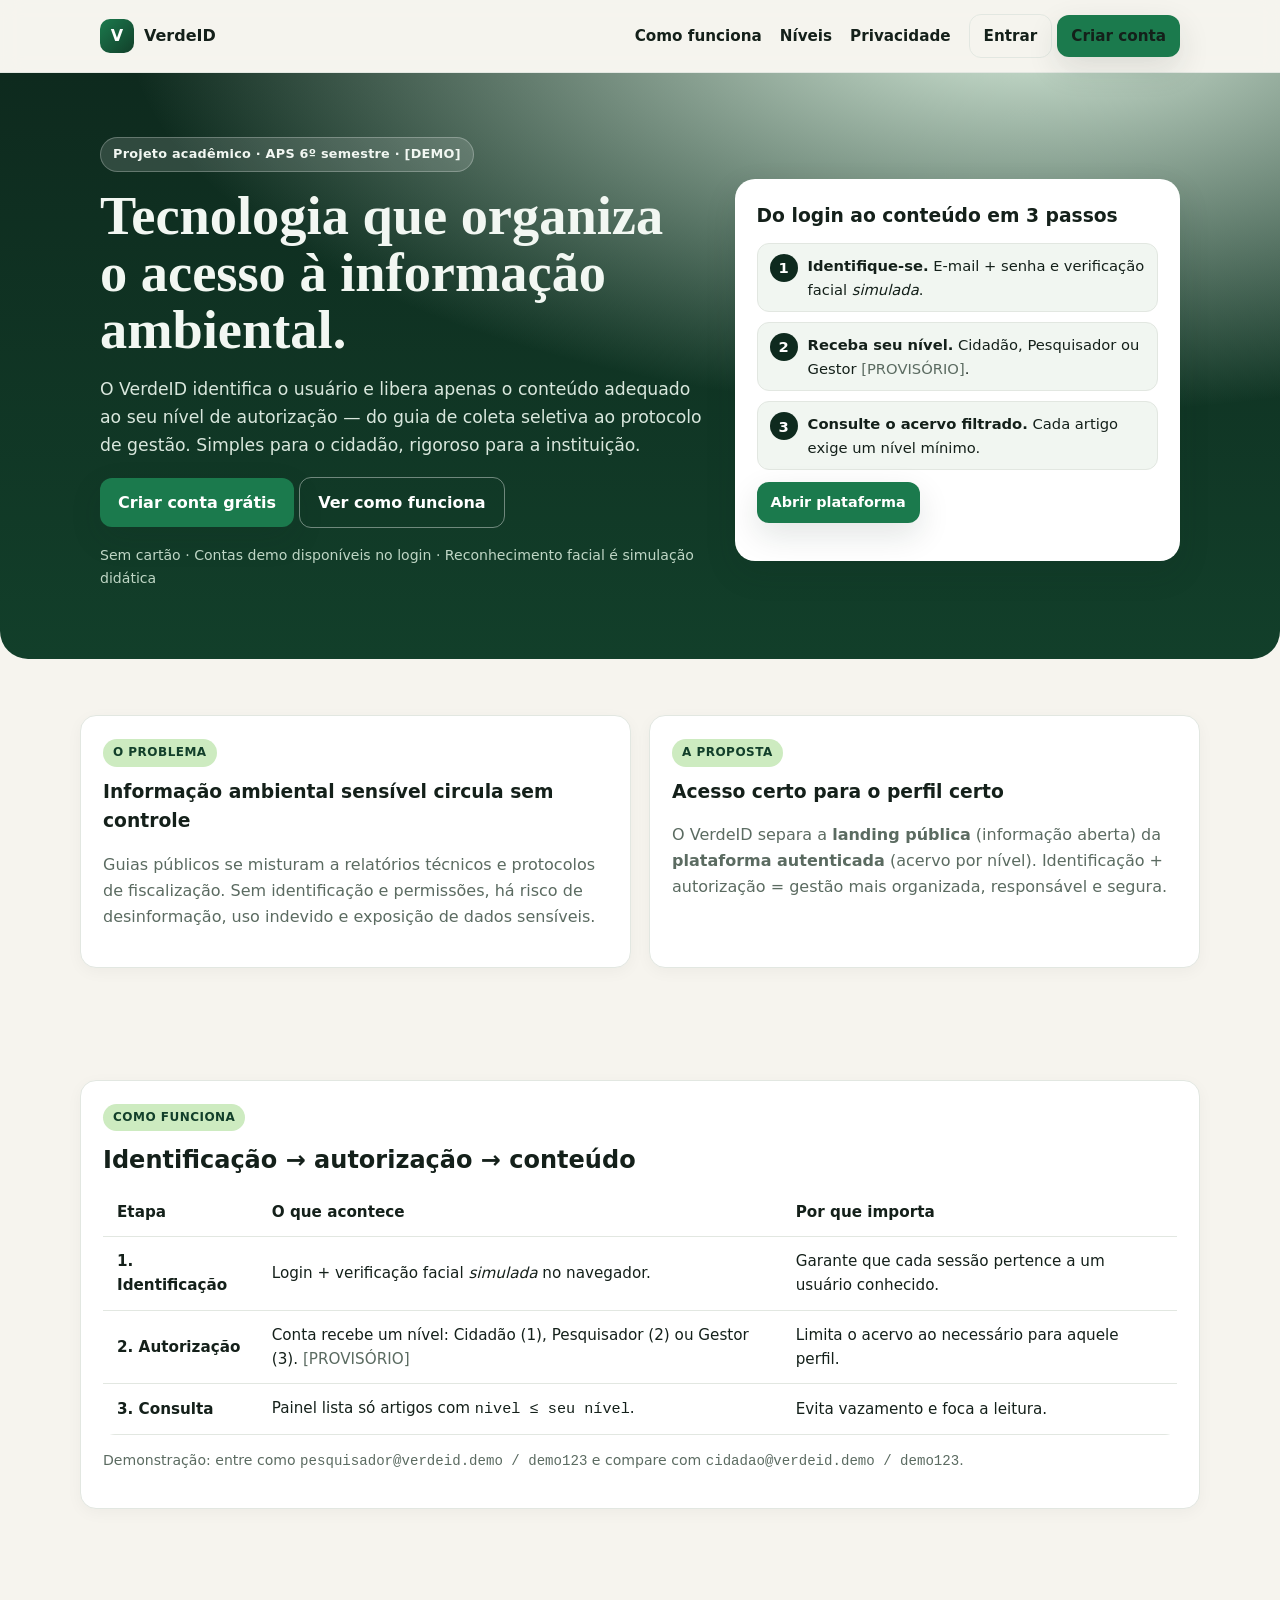
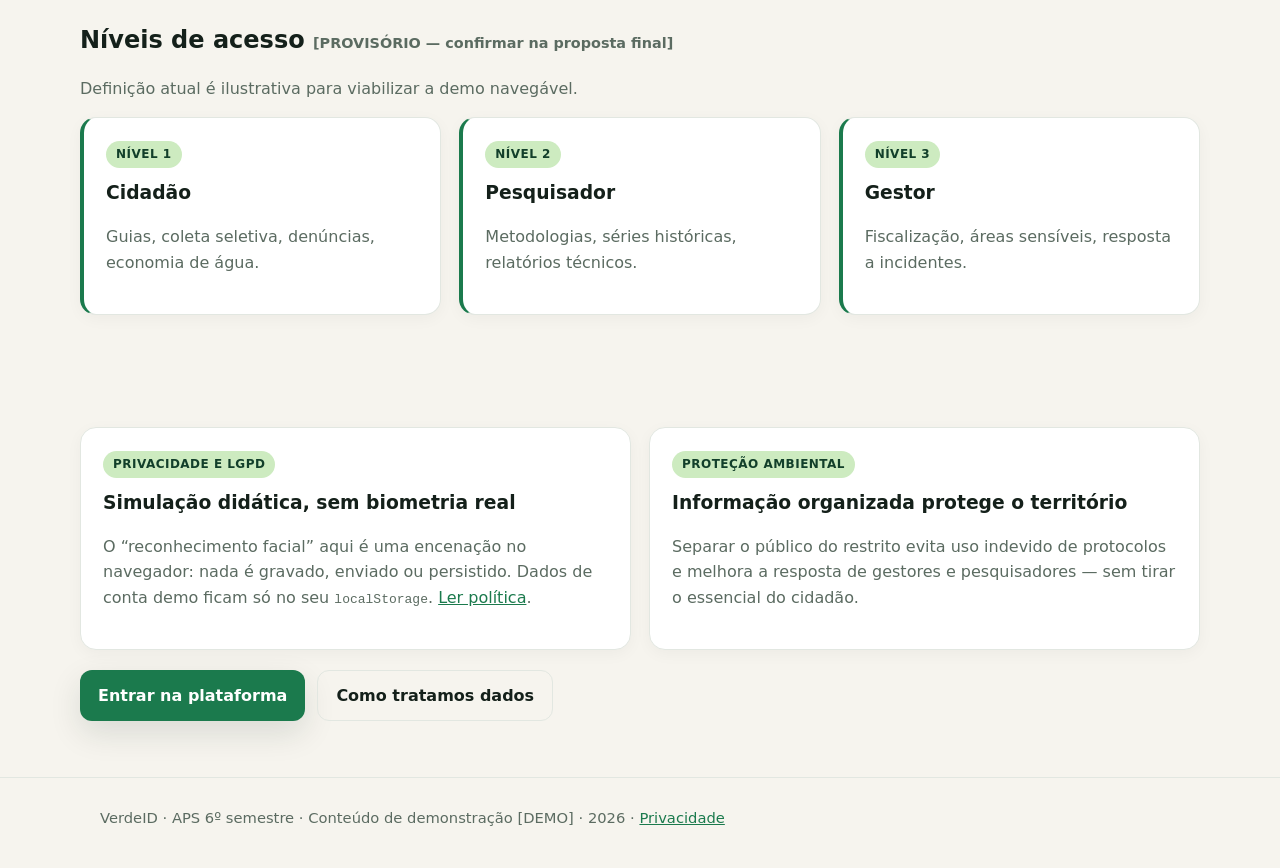
==== commit 376a27ae: "Restaura versão completa do site: data, auth, app, estilo e paginas multipagina" ====
--- a/index.html
+++ b/index.html
@@ -1,189 +1,82 @@
 <!doctype html>
-<html lang="pt-BR"><head><meta charset="utf-8"><meta name="viewport" content="width=device-width,initial-scale=1"><title>VerdeID — Tecnologia a favor da natureza</title>
-<style>
-:root{--forest:#123d30;--green:#287653;--sage:#a8c9ae;--mint:#e7f3e8;--cream:#f8f8f1;--ink:#20372e;--muted:#63776d;--line:#d9e5da;--gold:#dfb766}
-*{box-sizing:border-box}html{scroll-behavior:smooth}body{margin:0;background:var(--cream);color:var(--ink);font-family:Inter,system-ui,-apple-system,"Segoe UI",sans-serif;line-height:1.6}button,a{font:inherit}a{color:inherit;text-decoration:none}button{cursor:pointer;border:0}.container{width:min(1160px,calc(100% - 40px));margin:auto}
-header{height:78px;position:sticky;top:0;z-index:5;background:#ffffffed;backdrop-filter:blur(14px);border-bottom:1px solid var(--line)}.nav{height:100%;display:flex;align-items:center;justify-content:space-between;gap:20px}.brand{display:flex;gap:10px;align-items:center;font-weight:850;color:var(--forest);font-size:1.25rem}.mark{display:grid;place-items:center;background:var(--green);color:white;width:36px;height:36px;border-radius:12px 4px 12px 4px;font-size:1.3rem}.links{display:flex;gap:26px;color:var(--muted);font-size:.92rem}.btn{display:inline-flex;align-items:center;justify-content:center;gap:8px;padding:12px 19px;border-radius:99px;font-weight:750}.primary{background:var(--green);color:white;box-shadow:0 8px 20px #28765322}.secondary{background:white;color:var(--forest);border:1px solid var(--line)}.hero{padding:80px 0 50px;overflow:hidden;background:linear-gradient(115deg,rgba(237,246,235,.95),rgba(251,250,245,.86) 60%,rgba(226,240,225,.9)),url('https://images.unsplash.com/photo-1441974231531-c6227db76b6e?q=80&w=1920&auto=format&fit=crop') center/cover no-repeat}.heroGrid{display:grid;grid-template-columns:1fr 1fr;align-items:center;gap:50px}.eyebrow,.kicker{font-size:.76rem;font-weight:850;letter-spacing:.11em;text-transform:uppercase;color:var(--green)}.eyebrow{display:inline-flex;gap:8px;align-items:center;background:#deedde;border-radius:99px;padding:8px 13px}.dot{width:7px;height:7px;background:var(--green);border-radius:50%}h1{font-size:clamp(2.8rem,5.6vw,5rem);line-height:1.02;letter-spacing:-.06em;color:var(--forest);margin:22px 0}h1 span{color:var(--green)}.lead{font-size:1.08rem;color:var(--muted);max-width:570px}.actions{display:flex;gap:12px;flex-wrap:wrap;margin:27px 0 14px}.small{font-size:.82rem;color:var(--muted)}.visual{position:relative;min-height:390px;display:grid;place-items:center}.orbit{position:absolute;width:340px;height:340px;border:1px solid #a8c9ae;border-radius:50%}.orbit:before{content:"";position:absolute;inset:24px;border:1px dashed #8bb895;border-radius:50%}.ecoCard{position:relative;background:white;border:1px solid var(--line);border-radius:28px;padding:27px;width:min(340px,90%);box-shadow:0 25px 80px #123d3019}.ecoIcon{display:grid;place-items:center;width:66px;height:66px;background:var(--mint);border-radius:20px;font-size:2rem;margin-bottom:17px}.ecoCard h3{margin:0;color:var(--forest)}.ecoCard p{color:var(--muted);font-size:.92rem}.status{margin-top:20px;background:#f0f7ef;color:var(--green);border-radius:12px;padding:11px;font-size:.82rem;font-weight:750}.chip{position:absolute;background:white;padding:12px 15px;border:1px solid var(--line);border-radius:14px;box-shadow:0 12px 30px #123d3010;font-size:.82rem;font-weight:750}.chip.a{right:0;top:35px}.chip.b{left:0;bottom:35px}.stats{display:grid;grid-template-columns:repeat(3,1fr);gap:14px;margin-top:40px}.stat,.card{background:white;border:1px solid var(--line);border-radius:20px;padding:22px}.stat strong{display:block;color:var(--forest)}.stat span{font-size:.84rem;color:var(--muted)}section{padding:78px 0}.head{max-width:700px;margin-bottom:30px}.head h2{font-size:clamp(2rem,4vw,3rem);letter-spacing:-.045em;line-height:1.12;color:var(--forest);margin:10px 0}.head p,.card p{color:var(--muted)}.grid3{display:grid;grid-template-columns:repeat(3,1fr);gap:17px}.num,.icon{display:grid;place-items:center;width:44px;height:44px;background:var(--forest);color:white;border-radius:14px;font-weight:850;margin-bottom:18px}.icon{background:var(--mint);font-size:1.3rem}.card h3{color:var(--forest);margin:0 0 8px}.card p{font-size:.93rem;margin-bottom:0}.why{background:#eaf3e9}.levelLabel{font-size:.75rem;font-weight:850;letter-spacing:.08em;color:var(--green)}.card ul{padding-left:19px;color:var(--muted);font-size:.9rem}.card li{margin:6px 0}.security{background:var(--forest);color:white}.security h2{color:white}.security p{color:#d0e0d5}.securityGrid{display:grid;grid-template-columns:1fr 1fr;gap:42px}.securityItem{display:flex;gap:14px;padding:16px;border:1px solid #ffffff25;border-radius:15px;margin-bottom:12px}.cta{background:#eaf3e9}.ctaBox{display:flex;justify-content:space-between;align-items:center;gap:20px;background:white;border:1px solid var(--line);padding:30px;border-radius:22px}.ctaBox h2{margin:0;color:var(--forest)}.ctaBox p{margin:5px 0;color:var(--muted)}footer{background:#e1ece0;padding:25px 0;color:var(--muted);font-size:.85rem}.footer{display:flex;justify-content:space-between;gap:20px;flex-wrap:wrap}
-/* acesso e boas-vindas */
-.overlay{display:none;position:fixed;inset:0;z-index:40;background:rgba(14,42,30,.55);backdrop-filter:blur(6px);-webkit-backdrop-filter:blur(6px);overflow:auto;padding:24px 16px}.overlay.show{display:block}.loginTop{height:72px;background:white;border-bottom:1px solid var(--line);display:flex;align-items:center;justify-content:space-between;padding:0 24px}.close{width:38px;height:38px;border-radius:50%;background:var(--mint);color:var(--forest);font-size:1.4rem}.loginWrap{width:min(920px,100%);margin:4vh auto;background:#fff;border:1px solid var(--line);border-radius:24px;box-shadow:0 30px 80px rgba(0,0,0,.35);overflow:hidden;animation:pop .28s ease}@keyframes pop{from{transform:translateY(16px) scale(.98);opacity:0}}#loginOverlay .loginGrid{padding:22px}#loginOverlay .loginTop{border-radius:0}
-/* palco do hero: janela do app + cartão flutuante + pódio (paleta do site) */
-.stage{position:relative;min-height:500px;display:grid;place-items:center;padding-bottom:52px}
-.appWindow{position:relative;width:min(480px,100%);background:#fff;border:1px solid var(--line);border-radius:20px;box-shadow:0 30px 60px rgba(18,61,48,.18);z-index:2}
-.appBar{display:flex;align-items:center;gap:10px;padding:10px 14px;border-bottom:1px solid var(--line);background:#f2f6f1;border-radius:20px 20px 0 0}
-.appDots{display:flex;gap:5px}.appDots i{width:10px;height:10px;border-radius:50%;background:#c9d8c9}.appDots i:first-child{background:#e08080}.appDots i:nth-child(2){background:#e8c96a}.appDots i:nth-child(3){background:#7cc79a}
-.appUrl{font-size:.75rem;color:var(--muted);background:#fff;border:1px solid var(--line);border-radius:99px;padding:4px 12px;flex:1;text-align:center;white-space:nowrap;overflow:hidden}
-.appBody{padding:20px 22px 0}
-.appBody h3{margin:10px 0 12px;color:var(--forest);font-size:1.5rem;letter-spacing:-.03em;line-height:1.15}
-.appPhotoWrap{position:relative;margin:14px -6px 0;border-radius:16px;overflow:hidden;transform:translateY(34px);box-shadow:0 18px 40px rgba(18,61,48,.25);border:1px solid var(--line)}
-.appPhoto{width:100%;height:220px;object-fit:cover;display:block}
-.scan{position:absolute;left:6%;right:6%;height:3px;background:#7cf2a8;box-shadow:0 0 18px #7cf2a8;animation:scan 2.4s ease-in-out infinite}
-@keyframes scan{0%,100%{top:12%}50%{top:82%}}
-.appPhotoTag{position:absolute;left:10px;bottom:10px;background:rgba(14,42,30,.85);color:#dff0e3;font-size:.72rem;font-weight:700;border-radius:99px;padding:5px 11px}
-.miniCard{position:absolute;right:-8px;top:30px;width:202px;background:#fff;border:1px solid var(--line);border-radius:18px;overflow:hidden;box-shadow:0 24px 50px rgba(18,61,48,.22);z-index:3;animation:float 6s ease-in-out infinite}
-.miniCard img{width:100%;height:128px;object-fit:cover;display:block}
-.miniBody{padding:12px 14px 14px;display:grid;gap:8px}
-.miniBody b{color:var(--forest);font-size:.9rem}
-.stars{color:#dfa32e;font-size:.85rem}.stars small{color:var(--muted)}
-.podium{position:absolute;bottom:0;left:2%;right:2%;height:64px;background:linear-gradient(180deg,#1d5c3d,#0e2a1e);border-radius:14px 14px 18px 18px;box-shadow:0 18px 30px rgba(14,42,30,.25);z-index:1}
-.podium:before{content:"";position:absolute;top:-10px;left:0;right:0;height:22px;background:linear-gradient(180deg,#2f8a5f,#1d5c3d);border-radius:12px;transform:skewX(-8deg)}
-.stage .chip.a{top:5%;left:0}.stage .chip.b{bottom:18%;right:0}
-@keyframes float{50%{transform:translateY(-10px)}}
-.casoGrid{display:grid;grid-template-columns:.9fr 1.1fr;align-items:stretch}
-.casoImg{width:100%;height:100%;min-height:300px;object-fit:cover;display:block}
-.casoGrid ul{padding-left:18px;color:var(--muted);font-size:.93rem}
-.casoGrid li{margin-bottom:6px}
-.teamGrid{display:grid;grid-template-columns:repeat(4,1fr);gap:16px}
-.member{text-align:center}
-.memberAvatar{width:84px;height:84px;border-radius:50%;background:linear-gradient(135deg,var(--mint),#cfe6d2);border:1px solid var(--line);display:grid;place-items:center;font-size:2rem;margin:0 auto 10px;color:var(--green);font-weight:850}
-.articleArt{height:180px;position:relative;display:block;overflow:hidden;background:var(--mint)}.articleArt img{position:absolute;inset:0;width:100%;height:100%;object-fit:cover}.articleBody{position:relative;background:#fff}.videoCard{grid-column:1/-1}.videoCard video{width:100%;border-radius:12px;background:#000}.stratBanner{grid-column:1/-1;background:linear-gradient(120deg,#0e2a1e,#1d5c3d);color:#e8f2e9;border-radius:18px;padding:18px 22px;display:flex;gap:12px;align-items:center;flex-wrap:wrap}.stratBanner b{color:#fff}.stratBanner span{color:#bcd4c1;font-size:.9rem}.article.strategic{border:1.5px solid var(--gold);box-shadow:0 14px 30px rgba(223,183,102,.18)}
-.statRow{display:flex;gap:10px;flex-wrap:wrap;margin:12px 0}.statBox{flex:1;min-width:110px;background:var(--mint);border-radius:12px;padding:10px 12px;text-align:center}.statBox b{display:block;font-size:1.25rem;color:var(--forest)}.statBox span{font-size:.75rem;color:var(--muted)}.bars{margin:10px 0 4px;display:grid;gap:6px}.barRow{display:flex;justify-content:space-between;font-size:.8rem;color:var(--muted)}.bar{background:#e7f0e7;border-radius:99px;height:12px;overflow:hidden}.bar i{display:block;height:100%;background:linear-gradient(90deg,var(--green),#4da978);border-radius:99px}.check{list-style:none;padding:0;margin:10px 0}.check li{position:relative;padding-left:26px;margin-bottom:6px;font-size:.9rem}.check li:before{content:"✓";position:absolute;left:2px;color:var(--green);font-weight:800}.alertBox{background:#fff7e0;border:1px dashed #c99a00;border-radius:12px;padding:10px 12px;font-size:.88rem;margin:10px 0}
-.timeCard{grid-column:1/-1;background:#0e2a1e;color:#e8f2e9;border-radius:18px;padding:22px}.timeCard h2{color:#fff}.timeGrid{display:grid;grid-template-columns:repeat(4,1fr);gap:14px;margin-top:14px}.tRich{background:#ffffff0d;border:1px solid #ffffff22;border-radius:14px;padding:16px}.tRich b{color:#fff}.tRich p{font-size:.85rem;color:#bcd4c1;margin:6px 0}.tMeta{display:flex;flex-direction:column;gap:4px;margin-top:8px;font-size:.75rem;color:#9fc3a6}.factBox{margin:12px 0;background:linear-gradient(120deg,#e9f4e7,#f6f8f1);border:1px solid var(--line);border-left:4px solid var(--green);border-radius:12px;padding:12px 14px;font-size:.9rem}
-.lockedHead{border-style:dashed;opacity:.92}.lockedCard{background:linear-gradient(135deg,#f2f6f1,#e7f0e7);text-align:center}.lockedCard h3{color:var(--forest)}
-#mapa{height:440px;border-radius:18px;border:1px solid var(--line);background:var(--mint);z-index:0}.mk{display:block;width:16px;height:16px;border-radius:50%;border:3px solid #fff;box-shadow:0 4px 12px rgba(0,0,0,.35);position:relative}.mk1{background:#287653}.mk2{background:#dfb766}.mk3{background:#0e2a1e}.mk:after{content:"";position:absolute;inset:-9px;border-radius:50%;border:2px solid currentColor;opacity:.7;animation:mkpulse 2s infinite}.mk1:after{color:#287653}.mk2:after{color:#dfb766}.mk3:after{color:#0e2a1e}@keyframes mkpulse{from{transform:scale(.5);opacity:.9}to{transform:scale(1.15);opacity:0}}.leaflet-popup-content b{color:var(--forest)}
-.levelGroupHead{grid-column:1/-1;display:flex;gap:12px;align-items:center;flex-wrap:wrap;background:#fff;border:1px solid var(--line);border-radius:14px;padding:12px 16px;margin-top:8px}
-.artOverlay{display:none;position:fixed;inset:0;z-index:50;background:rgba(14,42,30,.6);backdrop-filter:blur(6px);-webkit-backdrop-filter:blur(6px);overflow:auto;padding:24px 16px}.artOverlay.show{display:block}.artModal{position:relative;max-width:820px;margin:3vh auto;background:#fff;border:1px solid var(--line);border-radius:24px;overflow:hidden;box-shadow:0 30px 80px rgba(0,0,0,.35);animation:pop .28s ease}.artModal .close{position:absolute;top:12px;right:12px;z-index:2;box-shadow:0 8px 20px rgba(0,0,0,.3)}#artImg{width:100%;height:300px;object-fit:cover;display:block}.artPad{padding:26px 28px}.artPad h2{margin:6px 0 8px;color:var(--forest);letter-spacing:-.03em}#artBody{margin-top:6px}#artVideoWrap{margin-top:14px}#artVideoWrap video{width:100%;border-radius:12px;background:#000;margin-top:8px}.docBox{margin-top:18px;background:var(--mint);border:1px solid var(--line);border-radius:14px;padding:14px 16px}.docBox b{color:var(--forest)}.docBox a{display:block;margin-top:8px;font-weight:700;font-size:.92rem}
-.pSec{grid-column:1/-1;margin-top:10px}.pSecHead{margin:8px 0 14px}.pSecHead h2{margin:4px 0;color:var(--pine,#123d30)}.statStrip{display:grid;grid-template-columns:repeat(auto-fit,minmax(150px,1fr));gap:12px}.solGrid{display:grid;grid-template-columns:repeat(3,1fr);gap:14px}.solCard{background:#fff;border:1px solid var(--line);border-radius:16px;padding:18px}.solCard b{color:var(--forest)}.solCard p{font-size:.88rem;color:var(--muted)}.chartGrid{display:grid;grid-template-columns:1fr 1fr;gap:14px}.chartCard{background:#0e2a1e;color:#e8f2e9;border-radius:18px;padding:20px}.chartCard b{color:#fff}.chartCard small{color:#9fc3a6;font-weight:400}.chartCard svg{width:100%;height:auto;margin-top:10px}.legend{display:flex;gap:12px;flex-wrap:wrap;font-size:.78rem;color:#bcd4c1;margin-top:8px}.legend i{display:inline-block;width:10px;height:10px;border-radius:3px;margin-right:5px}.timeline{display:grid;grid-template-columns:repeat(4,1fr);gap:12px}.tStep{background:#fff;border:1px solid var(--line);border-radius:16px;padding:16px}.tNum{width:30px;height:30px;border-radius:50%;background:var(--forest);color:#fff;display:grid;place-items:center;font-weight:800;margin-bottom:8px}.docList{background:#fff;border:1px solid var(--line);border-radius:16px;padding:8px 18px}.docList a{display:flex;justify-content:space-between;gap:10px;padding:11px 4px;border-bottom:1px solid var(--line);font-weight:700;font-size:.92rem}.docList a:last-child{border-bottom:0}.glosGrid{display:grid;grid-template-columns:repeat(3,1fr);gap:12px}.glos{background:var(--mint);border-radius:14px;padding:14px 16px}.glos b{display:block;color:var(--forest)}.glos span{font-size:.85rem;color:var(--muted)}#busca{font:inherit;border:1px solid var(--line);border-radius:99px;padding:10px 18px;min-width:240px}
-@media(max-width:780px){.statStrip,.solGrid,.chartGrid,.timeline,.glosGrid,.timeGrid{grid-template-columns:1fr}}
-@media(max-width:780px){.miniCard{position:relative;right:auto;top:auto;width:min(280px,100%);margin-top:-6px}.appPhoto{height:180px}}
-/* hero minimalista: foto grande em arco + forma abstrata + moldura de varredura */
-.heroArt{position:relative;min-height:490px;display:grid;place-items:center;padding:12px 0 24px}
-.archWrap{position:relative}
-.archBg{position:absolute;inset:0;transform:translate(30px,18px);background:linear-gradient(165deg,#2f8a5f,#0e2a1e);border-radius:200px 200px 28px 28px}
-.archImg{position:relative;z-index:2;width:min(340px,78vw);height:450px;object-fit:cover;border-radius:190px 190px 26px 26px;border:6px solid #fff;box-shadow:0 30px 60px rgba(18,61,48,.25);display:block;background:var(--mint)}
-.scanFrame{position:absolute;inset:26px 20px;z-index:3;pointer-events:none}
-.scanFrame .c{position:absolute;width:34px;height:34px;border:3px solid #7cf2a8;filter:drop-shadow(0 0 6px #7cf2a8)}
-.scanFrame .tl{top:0;left:0;border-right:0;border-bottom:0;border-radius:12px 0 0 0}
-.scanFrame .tr{top:0;right:0;border-left:0;border-bottom:0;border-radius:0 12px 0 0}
-.scanFrame .bl{bottom:0;left:0;border-right:0;border-top:0;border-radius:0 0 0 12px}
-.scanFrame .br{bottom:0;right:0;border-left:0;border-top:0;border-radius:0 0 12px 0}
-.scanTag{position:absolute;left:50%;bottom:-16px;transform:translateX(-50%);background:rgba(14,42,30,.88);color:#dff0e3;font-size:.72rem;font-weight:700;border-radius:99px;padding:6px 13px;white-space:nowrap}
-.hbadge{position:absolute;z-index:4;background:rgba(255,255,255,.94);border:1px solid var(--line);border-radius:99px;padding:9px 15px;font-size:.8rem;font-weight:750;color:var(--forest);box-shadow:0 12px 26px rgba(18,61,48,.16);animation:float 6s ease-in-out infinite;white-space:nowrap}
-.hbadge.h1{top:11%;left:-6%}
-.hbadge.h2{bottom:9%;right:-6%;animation-delay:-3s}
-@media(max-width:780px){.heroArt{min-height:430px}.archImg{height:370px}.hbadge.h1{left:0}.hbadge.h2{right:0}}.loginGrid{display:grid;grid-template-columns:.9fr 1.1fr;gap:22px}.camera{border:1px dashed #8ab496;border-radius:22px;background:#e7f1e6;display:grid;place-items:center;text-align:center;padding:22px;min-height:300px}.face{width:140px;height:165px;border:2px solid var(--green);border-radius:48%;display:grid;place-items:center;font-size:3.6rem;margin:0 auto 14px;color:var(--green)}.form{background:white;border:1px solid var(--line);border-radius:22px;padding:25px}.form h2{margin:8px 0;color:var(--forest)}label{display:block;font-size:.86rem;font-weight:750;margin:13px 0 6px}input,select{font:inherit;width:100%;border:1px solid var(--line);border-radius:11px;padding:12px;background:white;color:var(--ink)}input[type=checkbox]{width:auto}.welcomeScreen{position:fixed;inset:0;z-index:50;background:radial-gradient(ellipse at center,#245b43 0%,#123d30 62%,#0d2e24 100%);color:white;display:none;align-items:center;justify-content:center;text-align:center;padding:24px;opacity:0;transition:opacity .65s ease}.welcomeScreen.show{display:flex;opacity:1}.welcomeInner{transform:translateY(12px);transition:transform .65s ease}.welcomeScreen.show .welcomeInner{transform:translateY(0)}.welcomeLeaf{font-size:3rem;margin-bottom:15px;color:#c1dfb9}.welcomeScreen h2{font-size:clamp(2rem,5vw,3.7rem);font-weight:500;letter-spacing:-.04em;margin:0 0 10px}.welcomeScreen p{color:#d6e8d8;margin:0;font-size:1.05rem}.welcomeLevel{display:inline-block;margin-top:20px;border:1px solid #ffffff4a;border-radius:99px;padding:7px 15px;font-size:.78rem;letter-spacing:.08em;color:#d9edcf}.welcomeHint{margin-top:32px!important;font-size:.78rem!important;opacity:.75}
-/* painel pós-login ocupa a tela inteira e apresenta artigos */
-.portal{display:none;min-height:100vh;background:#f6f8f1}.portal.show{display:block}.portalHeader{position:sticky;top:0;z-index:4;background:#fff;border-bottom:1px solid var(--line);padding:15px 0}.portalNav{display:flex;align-items:center;justify-content:space-between;gap:18px}.userChip{display:flex;align-items:center;gap:10px}.avatar{width:38px;height:38px;display:grid;place-items:center;border-radius:50%;background:var(--mint);color:var(--green);font-weight:850}.portalHero{padding:48px 0 36px;background:linear-gradient(110deg,#e5f1e3,#f6f8f1 70%)}.portalHero h1{font-size:clamp(2rem,4vw,3.5rem);margin:8px 0}.portalHero p{color:var(--muted);max-width:700px}.portalContent{padding:34px 0 70px}.articleHead{display:flex;justify-content:space-between;align-items:end;gap:20px;margin-bottom:22px}.articleHead h2{margin:5px 0;color:var(--forest);font-size:2rem}.articleGrid{display:grid;grid-template-columns:repeat(3,1fr);gap:20px}.article{background:white;border:1px solid var(--line);border-radius:20px;overflow:hidden;display:flex;flex-direction:column;min-height:330px;box-shadow:0 8px 24px #123d3007}.articleArt{height:135px;display:grid;place-items:center;font-size:3rem;background:linear-gradient(135deg,#d8ead5,#f0f5e9)}.article:nth-child(2) .articleArt{background:linear-gradient(135deg,#d4e9df,#e9f1d8)}.article:nth-child(3) .articleArt{background:linear-gradient(135deg,#e4ead0,#d1e6d9)}.articleBody{padding:20px;display:flex;flex-direction:column;flex:1}.articleMeta{display:flex;gap:8px;align-items:center;flex-wrap:wrap;margin-bottom:10px}.tag{background:var(--mint);color:var(--green);border-radius:99px;padding:4px 9px;font-size:.72rem;font-weight:850}.article h3{margin:0 0 8px;color:var(--forest);font-size:1.1rem;line-height:1.3}.article p{font-size:.9rem;color:var(--muted);margin:0 0 16px}.readMore{margin-top:auto;color:var(--green);font-weight:800;background:none;text-align:left;padding:0}.articleDetail{display:none;margin-top:12px;border-top:1px solid var(--line);padding-top:12px;color:var(--muted);font-size:.88rem}.article.expanded .articleDetail{display:block}.article.expanded .readMore:after{content:" −"} .readMore:after{content:" +"} .portalNotice{margin-top:24px;background:#fff7e5;border:1px solid #eddfba;color:#755b26;border-radius:13px;padding:14px;font-size:.84rem}.empty{padding:28px;background:white;border:1px solid var(--line);border-radius:18px;color:var(--muted)}
-@media(max-width:780px){.links{display:none}.heroGrid,.securityGrid,.loginGrid,.casoGrid,.teamGrid{grid-template-columns:1fr}.visual{min-height:320px}.orbit{width:280px;height:280px}.stats,.grid3,.articleGrid{grid-template-columns:1fr}.ctaBox{align-items:flex-start;flex-direction:column}.articleHead{align-items:flex-start;flex-direction:column}.portalNav .small{display:none}.loginWrap{margin:18px auto}.loginTop{padding:0 16px}}
-/* fotos da frente (Unsplash/Pexels, carregadas da web) */
-.ecoImg{width:100%;height:180px;object-fit:cover;border-radius:18px;margin-bottom:12px;display:block}
-.cardImg{height:150px;border-radius:14px;overflow:hidden;margin-bottom:14px}
-.cardImg img{width:100%;height:100%;object-fit:cover;display:block;transition:transform .4s ease}
-.card:hover .cardImg img{transform:scale(1.05)}
-.secImg{width:100%;height:210px;object-fit:cover;border-radius:16px;border:1px solid #ffffff2a;margin-bottom:6px;display:block}
-</style><style>/* VS2 — camada premium: moderna, chique e tecnológica. Só refino visual; nada de função muda. */
-body{-webkit-font-smoothing:antialiased;text-rendering:optimizeLegibility}
-body{background:linear-gradient(180deg,#f6f8f2 0%,#eaf2e7 34%,#f4f3ea 62%,#e9f1e8 100%)}
-body:before{content:"";position:fixed;inset:0;z-index:0;pointer-events:none;background:radial-gradient(600px 400px at 8% 12%,#28765314,transparent 60%),radial-gradient(700px 460px at 92% 38%,#dfb76617,transparent 60%),radial-gradient(800px 520px at 50% 96%,#28765310,transparent 60%)}
-body>header,body>main,body>footer,#portal{position:relative;z-index:1}
-::selection{background:#123d30;color:#fff}
-h1{letter-spacing:-.045em}h2{letter-spacing:-.03em}
-:focus-visible{outline:3px solid #7cc79a;outline-offset:2px}
-::-webkit-scrollbar{width:11px}::-webkit-scrollbar-track{background:#eef4ec}::-webkit-scrollbar-thumb{background:linear-gradient(#287653,#123d30);border-radius:8px}
-header{box-shadow:0 1px 0 #123d3014}
-.btn.primary{background:linear-gradient(135deg,#2f8a5f,#123d30);box-shadow:0 10px 26px #28765345,inset 0 1px 0 #ffffff55;transition:transform .2s ease,box-shadow .2s ease}
-.btn.primary:hover{transform:translateY(-2px);box-shadow:0 16px 34px #28765355,inset 0 1px 0 #ffffff55}
-.btn.secondary{transition:transform .2s ease,box-shadow .2s ease}
-.btn.secondary:hover{transform:translateY(-2px)}
-.hero{position:relative}
-.hero:before{content:"";position:absolute;inset:0;background-image:linear-gradient(#123d300e 1px,transparent 1px),linear-gradient(90deg,#123d300e 1px,transparent 1px);background-size:44px 44px;-webkit-mask-image:radial-gradient(70% 70% at 60% 30%,#000 30%,transparent 100%);mask-image:radial-gradient(70% 70% at 60% 30%,#000 30%,transparent 100%);pointer-events:none}
-.hero .container{position:relative}
-.dot{animation:pulse 2s infinite}@keyframes pulse{50%{opacity:.35}}
-.kicker{display:inline-flex;align-items:center;gap:10px}
-.kicker:after{content:"";width:34px;height:2px;background:linear-gradient(90deg,var(--green),transparent);border-radius:2px}
-.card{transition:transform .25s ease,box-shadow .25s ease}
-.card:hover{transform:translateY(-4px);box-shadow:0 18px 44px #123d301f}
-.archImg{box-shadow:0 30px 70px #0e2a1e40,0 0 0 1px #ffffff88}
-.scanFrame .c{filter:drop-shadow(0 0 8px #7cf2a8)}
-.hbadge{backdrop-filter:blur(8px);-webkit-backdrop-filter:blur(8px)}
-.js .card,.js .head,.js .ctaBox,.js .article{opacity:0;transform:translateY(18px);transition:opacity .6s ease,transform .6s ease}
-.js .in{opacity:1!important;transform:none!important}
-.portalHero{background:linear-gradient(120deg,rgba(14,42,30,.95),rgba(29,92,61,.88)),url('https://images.unsplash.com/photo-1476231682828-37e571bc172f?q=80&w=1600&auto=format&fit=crop') center/cover}
-.portalHero h1{color:#fff}.portalHero p{color:#c4dcc8}.portalHero .kicker{color:#a8c9ae}
-.stratBanner{box-shadow:0 18px 44px #0e2a1e55,inset 0 1px 0 #ffffff22}
-.videoCard video{box-shadow:0 18px 44px #0e2a1e33}
-.memberAvatar{box-shadow:inset 0 2px 6px #ffffff88,0 10px 22px #123d3022}
-footer{border-top:1px solid var(--line)}
-@media(prefers-reduced-motion:reduce){*{animation:none!important;transition:none!important}}
-:root{--font-d:"Space Grotesk","Inter",system-ui,-apple-system,"Segoe UI",sans-serif;--font-b:"Inter",system-ui,-apple-system,"Segoe UI",sans-serif}
-body{font-family:var(--font-b)}
-h1,h2,h3,.brand,.btn,.kicker,.eyebrow,.tag,.levelLabel,.stat strong{font-family:var(--font-d)}
-h1{font-weight:700}.btn{letter-spacing:.01em}
-.icon{display:grid;place-items:center;width:52px;height:52px;border-radius:16px;background:var(--mint);color:var(--green);margin-bottom:12px}
-.icon svg{width:26px;height:26px}
-.face svg{width:72px;height:72px;color:var(--green)}
-.dotlive{display:inline-block;width:9px;height:9px;border-radius:50%;background:var(--green);margin-right:8px;box-shadow:0 0 0 4px #28765322;animation:pulse 2s infinite}</style><link rel="preconnect" href="https://fonts.googleapis.com"><link rel="preconnect" href="https://fonts.gstatic.com" crossorigin><link href="https://fonts.googleapis.com/css2?family=Inter:wght@400;600;700;800&family=Space+Grotesk:wght@500;600;700&display=swap" rel="stylesheet"></head><body>
-<header><div class="container nav"><a class="brand" href="#inicio"><span class="mark">❧</span>VerdeID</a><nav class="links"><a href="#como">Como funciona</a><a href="#niveis">Níveis de acesso</a><a href="#seguranca">Privacidade</a><a href="#equipe">Equipe</a></nav><button class="btn primary" onclick="openLogin()">Acessar plataforma ↗</button></div></header>
-<main id="landing">
-<section class="hero" id="inicio"><div class="container"><div class="heroGrid"><div><div class="eyebrow"><span class="dot"></span> Tecnologia a favor da natureza</div><h1>Protegendo dados.<br><span>Preservando o futuro.</span></h1><p class="lead">Uma plataforma de identificação biométrica para organizar o acesso a informações ambientais de acordo com o perfil autorizado de cada pessoa. Foco do caso: propriedades rurais e agrotóxicos proibidos.</p><div class="actions"><button class="btn primary" onclick="openLogin()">Iniciar acesso biométrico →</button><a class="btn secondary" href="#como">Conheça o projeto</a></div><p class="small">Acesso por perfil · Informação responsável · Proteção ambiental</p></div><div class="heroArt"><div class="archWrap"><div class="archBg"></div><img class="archImg" src="https://images.pexels.com/photos/8090123/pexels-photo-8090123.jpeg?auto=compress&cs=tinysrgb&w=1000" alt="Rosto com linhas de varredura — identificação biométrica (demonstração)"><div class="scanFrame"><i class="c tl"></i><i class="c tr"></i><i class="c bl"></i><i class="c br"></i><span class="scan"></span><span class="scanTag">● varredura ativa · simulação</span></div></div><div class="hbadge h1"><span class="dotlive"></span>Biometria facial</div><div class="hbadge h2"><span class="dotlive"></span>Acesso por nível</div></div></div><div class="stats"><div class="stat"><strong>3 níveis de acesso</strong><span>Permissões adequadas a cada perfil</span></div><div class="stat"><strong>Biometria facial</strong><span>Identificação com validação de perfil</span></div><div class="stat"><strong>Foco ambiental</strong><span>Informações tratadas com responsabilidade</span></div></div></div></section>
-<section id="como"><div class="container"><div class="head"><span class="kicker">Simples, claro e seguro</span><h2>Como funciona?</h2><p>O VerdeID combina identificação biométrica com autorização de acesso. Reconhecer uma pessoa e definir o que ela pode consultar são etapas diferentes.</p></div><div class="grid3"><article class="card"><div class="num">01</div><h3>Identificação</h3><p>O usuário inicia o acesso, consulta o aviso de privacidade e autoriza a câmera ou utiliza uma alternativa autorizada. Nada é gravado: a captura serve só para demonstrar o fluxo.</p></article><article class="card"><div class="num">02</div><h3>Validação do perfil</h3><p>Após a identificação, o sistema consulta o cadastro para verificar o nível de permissão atribuído à conta. É o cadastro — não a câmera — que define o que cada conta pode ver.</p></article><article class="card"><div class="num">03</div><h3>Acesso personalizado</h3><p>Uma mensagem de boas-vindas mostra o nome e o nível por alguns instantes. Em seguida, o portal abre automaticamente — mostrando só o conteúdo do seu nível.</p></article></div></div></section>
-<section class="why"><div class="container"><div class="head"><span class="kicker">Tecnologia com responsabilidade</span><h2>Por que este sistema é importante?</h2><p>Informações estratégicas sobre propriedades rurais e uso de agrotóxicos proibidos podem exigir acesso restrito. O sistema organiza quem pode consultar cada conteúdo.</p></div><div class="grid3"><article class="card"><div class="cardImg"><img src="https://images.unsplash.com/photo-1526374965328-7f61d4dc18c5?q=80&w=800&auto=format&fit=crop" alt="Código em verde — dados sob proteção" loading="lazy"></div><div class="icon"><svg viewBox="0 0 24 24" fill="none" stroke="currentColor" stroke-width="1.8"><path d="M12 3l7 3v5c0 5-3.5 8-7 9-3.5-1-7-4-7-9V6l7-3z"/><path d="M9.5 12l2 2 3.5-4"/></svg></div><h3>Privacidade</h3><p>Cada perfil visualiza apenas informações compatíveis com suas permissões cadastradas.</p></article><article class="card"><div class="cardImg"><img src="https://images.unsplash.com/photo-1447752875215-b2761acb3c5d?q=80&w=800&auto=format&fit=crop" alt="Ponte sobre a mata — o caminho da responsabilidade" loading="lazy"></div><div class="icon"><svg viewBox="0 0 24 24" fill="none" stroke="currentColor" stroke-width="1.8"><path d="M5 19C5 9 13 4 20 4c0 8-5 15-14 15"/><path d="M5 19c3-5 7-8 11-10"/></svg></div><h3>Responsabilidade ambiental</h3><p>Informações organizadas apoiam a consulta responsável de dados relacionados à proteção ambiental.</p></article><article class="card"><div class="cardImg"><img src="https://images.pexels.com/photos/374103/pexels-photo-374103.jpeg?auto=compress&cs=tinysrgb&w=800" alt="Muro de câmeras — nada escapa ao registro" loading="lazy"></div><div class="icon"><svg viewBox="0 0 24 24" fill="none" stroke="currentColor" stroke-width="1.8"><rect x="6" y="4" width="12" height="17" rx="2"/><path d="M9 4a3 3 0 016 0M9 13l2 2 4-4"/></svg></div><h3>Rastreabilidade</h3><p>Eventos importantes, como acessos e consultas sensíveis, podem ser registrados para auditoria.</p></article></div></div></section>
-<section class="block container" id="caso"><div class="card reveal" style="padding:0;overflow:hidden"><div class="casoGrid"><img class="casoImg" src="https://images.unsplash.com/photo-1433086966358-54859d0ed716?q=80&w=1000&auto=format&fit=crop" alt="Cachoeira — rios que o monitoramento protege" loading="lazy"><div style="padding:30px 28px"><span class="kicker">O caso monitorado</span><h2 style="margin:8px 0">Agrotóxicos proibidos na mira.</h2><p class="muted">O banco de dados do Ministério reúne informações estratégicas sobre propriedades rurais que utilizam agrotóxicos proibidos — substâncias com grande impacto em lençóis freáticos, rios e mares.</p><ul><li><strong>Nível 1:</strong> todos acessam conteúdos públicos e educativos.</li><li><strong>Nível 2:</strong> diretores de divisão veem registros e relatórios da sua divisão.</li><li><strong>Nível 3:</strong> somente o ministro acessa o conteúdo estratégico.</li></ul><p><button class="btn primary btn-small" onclick="openLogin()">Acessar conforme meu nível →</button></p></div></div></div></section>
-<section id="niveis"><div class="container"><div class="head"><span class="kicker">Permissões por responsabilidade</span><h2>Três níveis de acesso</h2><p>O nível não é escolhido pela câmera: ele é consultado no cadastro depois que a identidade é validada.</p></div><div class="grid3"><article class="card"><div class="cardImg"><img src="https://images.unsplash.com/photo-1466692476868-aef1dfb1e735?q=80&w=800&auto=format&fit=crop" alt="Mudas em crescimento — educação ambiental" loading="lazy"></div><span class="levelLabel">NÍVEL 1 · PÚBLICO</span><h3 style="margin-top:12px">Conhecimento aberto a todos</h3><p>Guias, direitos e educação ambiental para o dia a dia — sem login, sem burocracia.</p><ul><li>Guias práticos (coleta, água, denúncias)</li><li>Materiais educativos ilustrados</li><li>Referências públicas oficiais</li><li>Canais de emergência ambiental</li></ul></article><article class="card"><div class="cardImg"><img src="https://images.unsplash.com/photo-1500382017468-9049fed747ef?q=80&w=800&auto=format&fit=crop" alt="Campo ao pôr do sol — território das divisões" loading="lazy"></div><span class="levelLabel">NÍVEL 2 · RESTRITO</span><h3 style="margin-top:12px">Diretores de divisão</h3><p>Operação da divisão com dados, mapas e relatórios — acesso restrito e auditado.</p><ul><li>Registros e ocorrências da divisão</li><li>Relatórios técnicos autorizados</li><li>Mapas e indicadores territoriais</li><li>Acompanhamento de pendências</li></ul></article><article class="card"><div class="cardImg"><img src="https://images.pexels.com/photos/9028901/pexels-photo-9028901.jpeg?auto=compress&cs=tinysrgb&w=800" alt="Congresso Nacional em Brasília" loading="lazy"></div><span class="levelLabel">NÍVEL 3 · ESTRATÉGICO</span><h3 style="margin-top:12px">Ministro do Meio Ambiente</h3><p>Inteligência estratégica do Ministério — o nível máximo de autorização.</p><ul><li>Informações estratégicas sigilosas</li><li>Relatórios consolidados nacionais</li><li>Histórico de auditoria completo</li><li>Plano de resposta a incidentes</li></ul></article></div></div></section>
-<section class="security" id="seguranca"><div class="container securityGrid"><div><span class="kicker" style="color:#a8c9ae">Segurança desde o início</span><h2>Biometria exige cuidado.</h2><p>Dados biométricos são sensíveis. Um sistema responsável explica sua finalidade, protege os dados e oferece uma alternativa de acesso autorizada quando necessário.</p><button class="btn secondary" onclick="openLogin()">Ver demonstração do acesso →</button></div><div><img class="secImg" src="https://images.pexels.com/photos/3949101/pexels-photo-3949101.jpeg?auto=compress&cs=tinysrgb&w=1000" alt="Mãos segurando tablet com escudo de proteção — conexão segura" loading="lazy"><div class="securityItem"><span>✓</span><div><b>Permissões por nível</b><br><span>Portal e artigos mostram só o permitido ao perfil validado.</span></div></div><div class="securityItem"><span>✓</span><div><b>Transparência</b><br><span>Informar a finalidade da coleta e tratar o consentimento quando aplicável.</span></div></div><div class="securityItem"><span>✓</span><div><b>Dados de demonstração</b><br><span>Utilizar perfis e registros fictícios durante a apresentação acadêmica.</span></div></div></div></div></section>
-<section class="block container" id="equipe"><div class="head"><span class="kicker">Quem fez</span><h2>Estudantes por trás do VerdeID</h2><p>Somos estudantes desenvolvendo, como Atividade Prática Supervisionada (APS), uma ferramenta de identificação biométrica para controlar o acesso às informações ambientais estratégicas do Ministério do Meio Ambiente. Nosso foco é garantir que dados sobre propriedades rurais e agrotóxicos proibidos — com impacto direto em lençóis freáticos, rios e mares — cheguem somente a quem tem autorização: público geral, diretores de divisão e ministro. Este site é o protótipo navegável da proposta: aqui demonstramos o acesso biométrico (simulado), os três níveis de permissão e o portal de conteúdos filtrado por perfil.</p><div style="display:flex;gap:10px;flex-wrap:wrap;margin:18px 0 24px"><span class="tag" style="margin:0">Objetivo: o acesso certo para o perfil certo</span><span class="tag" style="margin:0">Método: biometria + níveis de autorização</span><span class="tag" style="margin:0">Entrega: protótipo acadêmico avaliado como nota da APS</span></div></div><div class="teamGrid"><article class="card member"><div class="memberAvatar">?</div><b>[Nome do integrante]</b><p class="small">Papel no projeto (a definir)</p></article><article class="card member"><div class="memberAvatar">?</div><b>[Nome do integrante]</b><p class="small">Papel no projeto (a definir)</p></article><article class="card member"><div class="memberAvatar">?</div><b>[Nome do integrante]</b><p class="small">Papel no projeto (a definir)</p></article><article class="card member"><div class="memberAvatar">?</div><b>[Nome do integrante]</b><p class="small">Papel no projeto (a definir)</p></article></div><p class="small">Envie os nomes e papéis de cada um que eu preencho aqui.</p></section>
-<section class="cta"><div class="container"><div class="ctaBox"><div><h2>Pronto para acessar?</h2><p>Veja como o portal muda conforme o nível autorizado.</p></div><button class="btn primary" onclick="openLogin()">Entrar no VerdeID ↗</button></div></div></section>
+<html lang="pt-BR">
+<head>
+<meta charset="utf-8"><meta name="viewport" content="width=device-width,initial-scale=1">
+<title>VerdeID — Identificação e acesso a informações ambientais</title>
+<meta name="description" content="VerdeID: plataforma de identificação e controle de acesso a informações ambientais, por nível de autorização. Projeto acadêmico (APS).">
+<link rel="stylesheet" href="assets/css/style.css">
+</head>
+<body>
+<a class="skip" href="#conteudo">Pular para o conteúdo</a>
+<nav class="nav" aria-label="Navegação principal"><div class="nav-inner">
+<a class="brand" href="index.html"><span class="brand-mark">V</span> VerdeID</a>
+<div class="nav-links"><a class="hide-m" href="#como-funciona">Como funciona</a><a class="hide-m" href="#niveis">Níveis</a><a class="hide-m" href="privacidade.html">Privacidade</a><span data-auth-area></span></div>
+</div></nav>
+
+<header class="hero"><div class="hero-grid">
+<div>
+<span class="eyebrow">Projeto acadêmico · APS 6º semestre · [DEMO]</span>
+<h1>Tecnologia que organiza o acesso à informação ambiental.</h1>
+<p class="lead">O VerdeID identifica o usuário e libera apenas o conteúdo adequado ao seu nível de autorização — do guia de coleta seletiva ao protocolo de gestão. Simples para o cidadão, rigoroso para a instituição.</p>
+<p><a class="btn btn-primary" href="cadastro.html">Criar conta grátis</a> <a class="btn btn-ghost" style="color:#fff;border-color:rgba(255,255,255,.4)" href="#como-funciona">Ver como funciona</a></p>
+<p class="hint" style="color:#BFD6C5">Sem cartão · Contas demo disponíveis no login · Reconhecimento facial é simulação didática</p>
+</div>
+<div class="hero-card" role="img" aria-label="Fluxo: identificar, autorizar, consultar">
+<h3>Do login ao conteúdo em 3 passos</h3>
+<div class="flow">
+<div class="flow-step"><span class="dot">1</span><div><strong>Identifique-se.</strong> E-mail + senha e verificação facial <em>simulada</em>.</div></div>
+<div class="flow-step"><span class="dot">2</span><div><strong>Receba seu nível.</strong> Cidadão, Pesquisador ou Gestor <span class="muted">[PROVISÓRIO]</span>.</div></div>
+<div class="flow-step"><span class="dot">3</span><div><strong>Consulte o acervo filtrado.</strong> Cada artigo exige um nível mínimo.</div></div>
+</div>
+<p style="margin-top:12px"><a class="btn btn-primary btn-small" href="painel.html">Abrir plataforma</a></p>
+</div>
+</div></header>
+
+<main id="conteudo">
+<section class="block wrap" id="problema">
+<div class="grid-2">
+<div class="card reveal"><span class="tag">O problema</span><h3>Informação ambiental sensível circula sem controle</h3><p class="muted">Guias públicos se misturam a relatórios técnicos e protocolos de fiscalização. Sem identificação e permissões, há risco de desinformação, uso indevido e exposição de dados sensíveis.</p></div>
+<div class="card reveal"><span class="tag">A proposta</span><h3>Acesso certo para o perfil certo</h3><p class="muted">O VerdeID separa a <strong>landing pública</strong> (informação aberta) da <strong>plataforma autenticada</strong> (acervo por nível). Identificação + autorização = gestão mais organizada, responsável e segura.</p></div>
+</div>
+</section>
+
+<section class="block wrap" id="como-funciona">
+<div class="card reveal">
+<span class="tag">Como funciona</span>
+<h2 style="margin:0 0 8px">Identificação → autorização → conteúdo</h2>
+<table class="table" aria-label="Etapas do sistema">
+<tr><th>Etapa</th><th>O que acontece</th><th>Por que importa</th></tr>
+<tr><td><strong>1. Identificação</strong></td><td>Login + verificação facial <em>simulada</em> no navegador.</td><td>Garante que cada sessão pertence a um usuário conhecido.</td></tr>
+<tr><td><strong>2. Autorização</strong></td><td>Conta recebe um nível: Cidadão (1), Pesquisador (2) ou Gestor (3). <span class="muted">[PROVISÓRIO]</span></td><td>Limita o acervo ao necessário para aquele perfil.</td></tr>
+<tr><td><strong>3. Consulta</strong></td><td>Painel lista só artigos com <code>nivel ≤ seu nível</code>.</td><td>Evita vazamento e foca a leitura.</td></tr>
+</table>
+<p class="hint">Demonstração: entre como <code>pesquisador@verdeid.demo / demo123</code> e compare com <code>cidadao@verdeid.demo / demo123</code>.</p>
+</div>
+</section>
+
+<section class="block wrap" id="niveis">
+<h2 style="margin:0 0 6px">Níveis de acesso <span class="muted" style="font-size:.9rem">[PROVISÓRIO — confirmar na proposta final]</span></h2>
+<p class="muted">Definição atual é ilustrativa para viabilizar a demo navegável.</p>
+<div class="grid-3">
+<div class="card levels reveal"><span class="tag">Nível 1</span><h3>Cidadão</h3><p class="muted">Guias, coleta seletiva, denúncias, economia de água.</p></div>
+<div class="card levels reveal"><span class="tag">Nível 2</span><h3>Pesquisador</h3><p class="muted">Metodologias, séries históricas, relatórios técnicos.</p></div>
+<div class="card levels reveal"><span class="tag">Nível 3</span><h3>Gestor</h3><p class="muted">Fiscalização, áreas sensíveis, resposta a incidentes.</p></div>
+</div>
+</section>
+
+<section class="block wrap" id="privacidade">
+<div class="grid-2">
+<div class="card reveal"><span class="tag">Privacidade e LGPD</span><h3>Simulação didática, sem biometria real</h3><p class="muted">O “reconhecimento facial” aqui é uma encenação no navegador: nada é gravado, enviado ou persistido. Dados de conta demo ficam só no seu <code>localStorage</code>. <a href="privacidade.html">Ler política</a>.</p></div>
+<div class="card reveal"><span class="tag">Proteção ambiental</span><h3>Informação organizada protege o território</h3><p class="muted">Separar o público do restrito evita uso indevido de protocolos e melhora a resposta de gestores e pesquisadores — sem tirar o essencial do cidadão.</p></div>
+</div>
+<div style="margin-top:20px;display:flex;gap:12px;flex-wrap:wrap">
+<a class="btn btn-primary" href="login.html">Entrar na plataforma</a>
+<a class="btn btn-ghost" href="privacidade.html">Como tratamos dados</a>
+</div>
+</section>
 </main>
-<footer><div class="container footer"><a class="brand" href="#inicio"><span class="mark">❧</span>VerdeID</a><span>Projeto acadêmico APS · Identificação biométrica e proteção ambiental</span><span>Protótipo visual · Fotos: Unsplash/Pexels</span></div></footer>
 
-<div class="artOverlay" id="artOverlay" role="dialog" aria-modal="true" aria-label="Artigo completo"><div class="artModal"><button class="close" onclick="closeArticle()" aria-label="Fechar artigo">×</button><img id="artImg" alt="Imagem do artigo"><div class="artPad"><div class="articleMeta"><span class="tag" id="artCat"></span><span class="small" id="artMeta"></span></div><h2 id="artTitle"></h2><p class="small" id="artSummary"></p><div class="factBox" id="artFact"></div><div id="artBody"></div><div id="artVideoWrap"></div><div class="docBox"><b>Documentos oficiais</b><div id="artDocs"></div></div></div></div></div>
-<div class="overlay" id="loginOverlay"><div class="loginTop"><a class="brand"><span class="mark">❧</span>VerdeID <span class="small">/ Acesso seguro</span></a><button class="close" onclick="closeLogin()">×</button></div><div class="loginWrap"><div class="loginGrid"><div class="camera"><div><div class="face"><svg viewBox="0 0 48 48" fill="none" stroke="currentColor" stroke-width="2"><circle cx="24" cy="17" r="8"/><path d="M9 42c1.5-8 7.5-12 15-12s13.5 4 15 12"/></svg></div><b>Área de reconhecimento facial</b><p class="small">Na versão funcional, a câmera e o modelo biométrico serão integrados aqui.</p></div></div><div class="form"><span class="kicker">Demonstração interativa</span><h2>Entre com segurança</h2><p class="small">Este protótipo simula o fluxo de autenticação. Selecione um perfil de teste para visualizar artigos adequados a cada nível.</p><label for="demoName">Nome para a demonstração</label><input id="demoName" value="Ana Silva" placeholder="Digite um nome"><label for="demoLevel">Perfil de teste</label><select id="demoLevel"><option value="1">Nível 1 — Público</option><option value="2" selected>Nível 2 — Diretor(a) de divisão</option><option value="3">Nível 3 — Ministro(a)</option></select><label><input id="privacy" type="checkbox"> Li o aviso de privacidade da demonstração.</label><p><button class="btn primary" onclick="simulateLogin()">Simular reconhecimento facial →</button></p><p class="small">O reconhecimento facial é simulado. Não é capturada nem armazenada nenhuma imagem biométrica.</p></div></div></div></div>
-
-<div class="welcomeScreen" id="welcomeScreen"><div class="welcomeInner"><div class="welcomeLeaf">❧</div><h2 id="welcomeText">Bem-vindo(a), Ana Silva</h2><p id="welcomeSub">Seu perfil foi identificado.</p><div class="welcomeLevel" id="welcomeLevel">NÍVEL 2 · DIRETOR(A) DE DIVISÃO</div><p class="welcomeHint">Preparando seu espaço de trabalho…</p></div></div>
-
-<div class="portal" id="portal"><header class="portalHeader"><div class="container portalNav"><a class="brand" href="#"><span class="mark">❧</span>VerdeID</a><span class="small">Biblioteca ambiental personalizada</span><div class="userChip"><div class="avatar" id="avatar">A</div><div><b id="portalName">Ana Silva</b><div class="small" id="portalLevel">Nível 2</div></div><button class="btn secondary" onclick="logout()">Sair</button></div></div></header><section class="portalHero"><div class="container"><span class="kicker" id="portalKicker">SEU ESPAÇO AMBIENTAL</span><h1 id="portalTitle">Conhecimento que transforma.</h1><p id="portalIntro">Artigos, orientações e informações selecionadas conforme seu nível de acesso.</p></div></section><main class="portalContent"><div class="container"><div class="articleHead"><div><span class="kicker">LEITURA RECOMENDADA</span><h2>Artigos para você</h2><p class="small" id="articleDescription">Conteúdo selecionado de acordo com suas permissões.</p></div><input id="busca" placeholder="Buscar na biblioteca…" oninput="filtrarBiblio(this.value)" aria-label="Buscar na biblioteca"><span class="tag" id="articleCount">3 ARTIGOS</span></div><div class="articleGrid" id="articleGrid"></div><div class="portalNotice" id="portalNotice">Conteúdo demonstrativo. As informações e permissões reais serão conectadas ao sistema oficial.</div></div></main><footer><div class="container footer"><a class="brand"><span class="mark">❧</span>VerdeID</a><span>Informação ambiental organizada por nível de acesso.</span><span>Protótipo acadêmico</span></div></footer></div>
-<script>
-const levels={
-'1':{label:'NÍVEL 1 · PÚBLICO',title:'Conhecimento que transforma.',intro:'Explore conteúdos educativos e informações ambientais de interesse público.',frase:'Comece pelo essencial: pequenas atitudes protegem lençóis freáticos, rios e mares.',desc:'Artigos introdutórios e materiais educativos disponíveis para consulta pública.',notice:'Nível 1: esta área apresenta somente informações públicas e educativas.',video:'https://videos.pexels.com/video-files/10391596/10391596-hd_1280_720_24fps.mp4',videoTema:'NATUREZA VISTA DE CIMA',videoTitulo:'Sobrevoo verde: a mata que protegemos',videoDesc:'Imagens aéreas de floresta preservada — o patrimônio que o nível público ajuda a cuidar.',articles:[
-{category:'CONSERVAÇÃO',nivel:1,img:'https://images.pexels.com/photos/10849239/pexels-photo-10849239.jpeg?auto=compress&cs=tinysrgb&w=800',imgAlt:'Araras vermelha e azul no galho',id:'bio',fact:'Uma abelha visita milhares de flores por dia — quando elas somem, o ecossistema inteiro sente.',title:'Sentinelas verdes: a biodiversidade que denuncia a contaminação',summary:'Abelhas que somem, rios que calam: aprenda a ler os sinais que a natureza dá antes do laudo.',detail:'A biodiversidade é o primeiro alarme do meio ambiente. A queda de polinizadores, a mortandade de peixes e o sumiço de pássaros perto de lavouras costumam aparecer antes de qualquer análise de laboratório — e podem indicar o uso de agrotóxicos proibidos. Proteger habitats, manter matas ciliares e registrar cada sinal com data, foto e local é o ponto de partida: alertas simples de hoje viram evidências de amanhã e sobem de nível conforme a sensibilidade. Denúncias: Linha Verde do IBAMA (0800 61 8080), com data, local, fotos e protocolo.<div class="statRow"><div class="statBox"><b>1º</b><span>sinal da natureza vem antes do laudo</span></div><div class="statBox"><b>3</b><span>itens em todo registro: data, foto e local</span></div><div class="statBox"><b>0800</b><span>Linha Verde do IBAMA</span></div></div>'},
-{category:'RECURSOS HÍDRICOS',nivel:1,img:'https://images.pexels.com/photos/12360414/pexels-photo-12360414.jpeg?auto=compress&cs=tinysrgb&w=800',imgAlt:'Cachoeira na mata fechada',id:'agua',fact:'Mais da metade do corpo humano é água — e cada gota já passou por rios, nuvens e lençóis freáticos.',title:'A água que você bebe nasce no campo: proteja cada gota',summary:'Do lençol freático à torneira: como substâncias proibidas viajam pela água — e o que você pode fazer.',detail:'Lençóis freáticos, rios e mares estão conectados: o agrotóxico aplicado numa lavoura pode reaparecer no poço da comunidade vizinha. Medidas ao alcance de todos ajudam — descartar óleo e remédios corretamente, proteger nascentes, denunciar espuma ou mortandade de peixes e nunca lavar embalagens de defensivos em rios. Cada registro com local e data fortalece a fiscalização.<div class="alertBox"><strong>Perigo invisível:</strong> o agrotóxico no solo desce ao lençol freático e reaparece no poço — água de aparência limpa pode estar contaminada. Só o laudo confirma.</div>'},
-{category:'SUSTENTABILIDADE',nivel:1,img:'https://images.pexels.com/photos/10368942/pexels-photo-10368942.jpeg?auto=compress&cs=tinysrgb&w=800',imgAlt:'Contentores coloridos de coleta seletiva',id:'residuos',fact:'O plástico comum pode levar séculos para sumir; a embalagem de agrotóxico, além disso, contamina.',title:'Lixo no lugar certo: o descarte que salva rios',summary:'Reciclável, orgânico, perigoso: o guia direto para separar sem erro — inclusive embalagens do campo.',detail:'Separar recicláveis limpos, compostar orgânicos e respeitar a coleta do município já muda o jogo. Atenção redobrada com o perigoso: pilhas, remédios, eletrônicos — e embalagens de agrotóxicos, que têm logística própria de devolução e jamais vão para a coleta comum. Descarte errado contamina solo e água por décadas. Cores oficiais da coleta (CONAMA 275/2001): azul papel, vermelho plástico, verde vidro, amarelo metal, marrom orgânicos, cinza rejeitos.<ul class="check"><li>Recicláveis limpos e secos na coleta seletiva</li><li>Orgânicos na composteira ou na coleta de orgânicos</li><li>Pilhas, remédios e eletrônicos em pontos próprios</li><li>Embalagens de agrotóxicos: tríplice lavagem e devolução no comércio</li></ul>'}]},
-'2':{label:'NÍVEL 2 · DIRETOR(A) DE DIVISÃO',title:'Informação para decisões melhores.',intro:'Consulte orientações técnicas, indicadores e artigos relacionados à gestão ambiental da sua divisão.',frase:'Sua divisão decide com dados: registros completos hoje evitam danos amanhã.',desc:'Conteúdos técnicos e operacionais associados ao perfil de direção de divisão.',notice:'Nível 2: conteúdo demonstrativo de gestão. Em produção, o acesso dependerá das permissões da divisão cadastrada.',video:'https://videos.pexels.com/video-files/10041512/10041512-hd_1280_720_24fps.mp4',videoTema:'ÁGUAS MONITORADAS',videoTitulo:'Rios sob vigilância: o impacto na água',videoDesc:'Vista aérea de rios — lençóis freáticos, rios e mares recebem o impacto dos agrotóxicos proibidos.',articles:[
-{category:'GESTÃO AMBIENTAL',nivel:2,img:'https://images.pexels.com/photos/106344/pexels-photo-106344.jpeg?auto=compress&cs=tinysrgb&w=800',imgAlt:'Painel de indicadores em tablet',id:'indicadores',fact:'O que não é medido não é gerenciado: indicador sem meta é só enfeite de relatório.',title:'Indicadores que viram ação: o painel da sua divisão',summary:'Do dado bruto à decisão: monte indicadores com método, responsável e meta — e saiba quando escalar.',detail:'Um bom indicador tem objetivo claro, fórmula, fonte, periodicidade, responsável e meta — e registra cada mudança de método. Para a divisão ambiental, o essencial é cruzar ocorrências (intoxicações, mortandades, denúncias) com o mapa de propriedades e a qualidade da água. Quando o sinal aponta risco grave ou substância proibida, o caso sobe ao nível ministerial com laudo e histórico anexados. Reforce com satélite (PRODES/DETER, INPE) e exija licenciamento LP/LI/LO com EIA/RIMA onde houver impacto significativo.<p><strong>Ocorrências da divisão — exemplo didático [SIMULAÇÃO]:</strong></p><div class="bars"><div class="barRow"><span>1º tri</span><span>12</span></div><div class="bar"><i style="width:44%"></i></div><div class="barRow"><span>2º tri</span><span>27</span></div><div class="bar"><i style="width:100%"></i></div><div class="barRow"><span>3º tri</span><span>19</span></div><div class="bar"><i style="width:70%"></i></div></div>'},
-{category:'CONFORMIDADE',nivel:2,img:'https://images.unsplash.com/photo-1450101499163-c8848c66ca85?q=80&w=800&auto=format&fit=crop',imgAlt:'Assinatura de registro oficial',id:'documentacao',fact:'Na auditoria vale o registrado: sem data e responsável, o fato não existe.',title:'Papelada à prova de auditoria: registre como um profissional',summary:'Quem fez, quando, onde e o quê: o padrão de registro que sustenta fiscalizações e auditorias.',detail:'Padronize identificadores, datas, responsáveis e status; preserve o histórico de alterações e restrinja o acesso a quem precisa. Uma trilha de auditoria responde quem fez a ação, quando ocorreu e qual objeto foi afetado — sem expor dados desnecessários. Lembre-se: registros de nível 2 nunca expõem dados estratégicos de nível 3. No campo, confira CAR no SICAR e Reserva Legal (80% na Amazônia florestal, 35% no Cerrado da Amazônia Legal, 20% nas demais regiões — Lei 12.651/2012).<ul class="check"><li>Identificador único do registro</li><li>Data, local e responsável</li><li>Status e histórico de alterações</li><li>Acesso restrito a quem precisa</li></ul>'},
-{category:'MONITORAMENTO',nivel:2,img:'https://images.pexels.com/photos/12612073/pexels-photo-12612073.jpeg?auto=compress&cs=tinysrgb&w=800',imgAlt:'Trator com pulverizador na lavoura',id:'monitoramento',fact:'A tríplice lavagem remove a maior parte do resíduo e é exigência legal antes da devolução.',title:'Olho na lavoura: apurando suspeitas sem errar o alvo',summary:'Amostras, laudos e encaminhamento: o roteiro para investigar proibidos com segurança técnica.',detail:'Organize cada apuração com origem, data, local, produto informado e evidências. Amostras de água e solo exigem coleta e laudo formais; confirmada a suspeita de substância proibida, encaminhe aos responsáveis competentes conforme a legislação — nunca conclua irregularidade com dados incompletos. Casos com risco grave seguem ao nível ministerial. Base legal: Lei 7.802/1989, com registro tripartite — MAPA (eficiência agronômica), ANVISA (saúde) e IBAMA (ambiente).<ul class="check"><li><strong>1. Coleta formal</strong> de água e solo, com origem e data</li><li><strong>2. Laudo</strong> em laboratório — sem laudo, sem conclusão</li><li><strong>3. Encaminhamento</strong> ao competente; risco grave sobe ao ministro</li></ul>'}]},
-'3':{label:'NÍVEL 3 · MINISTRO(A) DO MEIO AMBIENTE',title:'Visão estratégica para o futuro.',intro:'Acesse leituras de caráter estratégico, indicadores consolidados e governança da informação ambiental.',frase:'Visão estratégica: cada decisão protege o território e a saúde coletiva.',desc:'Artigos de análise estratégica e governança para o perfil ministerial.',notice:'Nível 3: área estratégica demonstrativa. Relatórios reais exigem validação de identidade, autorização e trilha de auditoria no servidor.',video:'https://videos.pexels.com/video-files/10053332/10053332-hd_1280_720_24fps.mp4',videoTema:'VISÃO ESTRATÉGICA',videoTitulo:'Brasília: onde a decisão acontece',videoDesc:'A capital e a governança ambiental — dados consolidados que apoiam o nível ministerial.',articles:[
-{category:'POLÍTICA AMBIENTAL',nivel:3,img:'https://images.unsplash.com/photo-1589829545856-d10d557cf95f?q=80&w=800&auto=format&fit=crop',imgAlt:'Balança da Justiça',id:'politica',fact:'O Brasil já baniu diversos ingredientes ativos após reavaliação técnica dos riscos.',title:'Do laudo à lei: como a evidência vira política pública',summary:'Banir um agrotóxico exige mais que indignação: dados verificáveis, participação social e norma bem escrita.',detail:'Políticas eficazes combinam dados verificáveis, participação social, avaliação de impacto e transparência — com metodologia publicada e limites explícitos. O banimento de um agrotóxico nasce do cruzamento entre evidência técnica e norma: cada restrição precisa dizer o quê, onde, por quê e a partir de quando, com fiscalização capaz de cumprir. Marcos como SNUC (9.985/2000) e PSA (14.119/2021) mostram esse caminho da evidência à norma.<div class="statRow"><div class="statBox"><b>1</b><span>evidência técnica verificável</span></div><div class="statBox"><b>2</b><span>participação social e impacto avaliado</span></div><div class="statBox"><b>3</b><span>norma clara e fiscalização capaz</span></div></div>'},
-{category:'INTELIGÊNCIA DE DADOS',nivel:3,img:'https://images.unsplash.com/photo-1470071459604-3b5ec3a7fe05?q=80&w=800&auto=format&fit=crop',imgAlt:'Horizonte estratégico em montanhas',id:'inteligencia',fact:'Correlação não é causa: dois gráficos juntos não provam que um provoca o outro.',title:'O painel do ministro: lendo o país sem se perder nos números',summary:'Tendências, regiões e alertas: como interpretar consolidados sem confundir correlação com causa.',detail:'Painéis consolidados mostram período, cobertura, fonte e critérios de agregação — agregando por região e ocultando a propriedade identificada. Comparar regiões exige cuidado com diferenças de coleta e contexto; correlação não implica causa. O olhar estratégico separa o ruído do sinal: onde o dano cresce, onde a fiscalização aperta, onde a política precisa mudar. Programas como PPCDAm e o Fundo Amazônia operam sobre esses consolidados.<p><strong>Alertas por região — exemplo didático [SIMULAÇÃO]:</strong></p><div class="bars"><div class="barRow"><span>Região A</span><span>alto</span></div><div class="bar"><i style="width:88%"></i></div><div class="barRow"><span>Região B</span><span>médio</span></div><div class="bar"><i style="width:52%"></i></div><div class="barRow"><span>Região C</span><span>baixo</span></div><div class="bar"><i style="width:24%"></i></div></div>'},
-{category:'GOVERNANÇA',nivel:3,img:'https://images.unsplash.com/photo-1550751827-4bd374c3f58b?q=80&w=800&auto=format&fit=crop',imgAlt:'Cadeado digital em circuito',id:'governanca',fact:'Auditoria não é desconfiança — é o mecanismo que prova que o sistema funciona.',title:'Cofre digital: quem pode ver o quê — e quem viu',summary:'Acesso mínimo necessário, auditoria total: a governança que protege sem travar o trabalho.',detail:'Governança define responsáveis, regras de acesso, retenção e resposta a incidentes — com proteção reforçada para dados biométricos e informações estratégicas. Autorização no servidor, acessos relevantes registrados, permissões revisadas periodicamente. Nesta demonstração, cada acesso seu fica registrado na trilha de auditoria (simulação). Fiscalização com apoio de TCU/CGU e transparência ativa.<ul class="check"><li>Responsável definido para cada dado</li><li>Acesso mínimo necessário por perfil</li><li>Todo acesso relevante registrado</li><li>Permissões revisadas periodicamente</li></ul>'}]}
-};
-let currentName='',currentLevel='2',welcomeTimer;
-function openLogin(){document.getElementById('loginOverlay').classList.add('show');document.body.style.overflow='hidden'}
-function closeLogin(){document.getElementById('loginOverlay').classList.remove('show');document.body.style.overflow=''}
-function simulateLogin(){const name=document.getElementById('demoName').value.trim(),level=document.getElementById('demoLevel').value;if(!name){alert('Digite um nome para a demonstração.');return}if(!document.getElementById('privacy').checked){alert('Leia e marque o aviso de privacidade para continuar.');return}currentName=name;currentLevel=level;closeLogin();showWelcomeThenPortal()}
-function showWelcomeThenPortal(){const w=document.getElementById('welcomeScreen'),data=levels[currentLevel];document.getElementById('welcomeText').textContent='Bem-vindo(a), '+currentName;document.getElementById('welcomeSub').textContent='Seu perfil foi identificado.';document.getElementById('welcomeLevel').textContent=data.label;w.style.display='flex';requestAnimationFrame(()=>w.classList.add('show'));clearTimeout(welcomeTimer);welcomeTimer=setTimeout(()=>{w.classList.remove('show');setTimeout(()=>{w.style.display='none';showPortal()},650)},2600)}
-function showPortal(){const d=levels[currentLevel];document.getElementById('landing').style.display='none';document.querySelector('body > header').style.display='none';document.querySelector('body > footer').style.display='none';document.getElementById('portal').classList.add('show');document.getElementById('portalName').textContent=currentName;document.getElementById('avatar').textContent=currentName.charAt(0).toUpperCase();document.getElementById('portalLevel').textContent=d.label;document.getElementById('portalKicker').textContent=d.label;document.getElementById('portal').classList.toggle('tier3',currentLevel==='3');document.getElementById('portalTitle').textContent='Bem-vindo(a), '+currentName;document.getElementById('portalIntro').textContent=d.intro+' '+d.frase;document.getElementById('articleDescription').textContent=d.desc;document.getElementById('portalNotice').textContent=d.notice;const lista=currentLevel==='1'?levels['1'].articles:currentLevel==='2'?[...levels['1'].articles,...levels['2'].articles]:[...levels['1'].articles,...levels['2'].articles,...levels['3'].articles];const banner=currentLevel==='3'?'<div class="stratBanner"><b><span style="color:var(--gold)">●</span> Área estratégica liberada</b><span>Trilha de auditoria ativa (simulação) · acesso total aos 3 níveis.</span></div>':'';let videoCard='';['1','2','3'].forEach(n=>{if(+n<=+currentLevel){const dd=levels[n];videoCard+='<div class="levelGroupHead"><span class="levelLabel">'+levels[n].label+' · Vídeo</span></div><article class="article videoCard"><div class="articleBody"><div class="articleMeta"><span class="tag">Vídeo · Nível '+n+'</span></div><h3>'+dd.videoTitulo+'</h3><p>'+dd.videoDesc+'</p><video controls preload="none" src="'+dd.video+'"></video></div></article>'}});document.getElementById('articleCount').textContent=lista.length+' ARTIGOS';const card=(a,i)=>`<article class="article${a.nivel===3?' strategic':''}" data-t="${(a.title+' '+a.summary+' '+a.category).toLowerCase()}"><div class="articleArt"><img src="${a.img}" alt="${a.imgAlt}" loading="lazy" onerror="this.style.display='none'"></div><div class="articleBody"><div class="articleMeta"><span class="tag">${a.category}</span><span class="small">Nível ${a.nivel} · Leitura ${4+i*2} min</span></div><h3>${a.title}</h3><p>${a.summary}</p><button class="readMore" onclick="openArticle('${a.id}')">Ler artigo completo</button><div class="articleDetail">${a.detail}</div></div></article>`;const grupos=[...new Set(lista.map(a=>a.nivel))].sort((x,y)=>x-y);const subNiv={1:'Base pública e educativa',2:'Restrito à sua divisão',3:'Estratégico ministerial'};document.getElementById('articleGrid').innerHTML=(banner+videoCard)+grupos.map(n=>`<div class="levelGroupHead"><span class="levelLabel">${levels[String(n)].label}</span><span class="small">${subNiv[n]}</span></div>`+lista.filter(a=>a.nivel===n).map(card).join('')).join('');
-const SOLS={1:[{t:'Denúncia que funciona',d:'Transforme o que você viu em um registro que a fiscalização consegue usar.',s:['Anote data, hora e local com ponto de referência','Fotografe sem se expor a risco','Registre na Linha Verde 0800 61 8080','Guarde o protocolo e acompanhe']},{t:'Casa sem desperdício',d:'Menos consumo na torneira, mais água no rio.',s:['Conserte vazamentos primeiro','Descarga regulada e banho curto','Reúse a água da máquina na limpeza','Capte chuva para rega']},{t:'Descarte sem erro',d:'Cada resíduo no destino certo, inclusive os do campo.',s:['Separe pelas cores da CONAMA 275','Perigosos em pontos próprios','Embalagens do campo de volta ao comércio','Nunca queime nem enterre']}],2:[{t:'Fiscalização de campo',d:'Do planejamento ao auto com prova válida.',s:['Planeje rota, equipe e EPI','Registre foto, coordenada e testemunhas','Colete amostras com formalidade','Encaminhe com laudo anexado']},{t:'CAR em dia na divisão',d:'Nenhuma propriedade fora do mapa.',s:['Confira o SICAR da divisão','Valide APP e Reserva Legal','Notifique pendências com prazo','Acompanhe o PRA']},{t:'Relatório que decide',d:'Número sem contexto não convence ninguém.',s:['Indicador com meta e responsável','Séries comparáveis e validadas','Limites do estudo declarados','Recomendação objetiva no fim']}],3:[{t:'Resposta a incidente',d:'Quando o dano acontece, a hora é conter e comunicar.',s:['Classifique a severidade','Isole a área e acione responsáveis','Comunique com transparência','Registre lições aprendidas']},{t:'Política baseada em evidência',d:'Da denúncia ao Diário Oficial sem atalho.',s:['Dados verificáveis na mesa','Participação social ouvida','Norma clara e executável','Fiscalização capaz de cumprir']},{t:'Auditoria permanente',d:'Confiança se constrói com verificação contínua.',s:['Trilha de auditoria completa','Revisão periódica de acessos','Transparência ativa','Correção contínua de rumo']}]};
-const GLOS={1:[['APP','Área de Preservação Permanente: margens de rios, nascentes e encostas protegidas por lei.'],['Reserva Legal','Percentual do imóvel com vegetação nativa: 80%, 35% ou 20% conforme o bioma.'],['CONAMA 275','Cores oficiais da coleta: azul papel, vermelho plástico, verde vidro, amarelo metal, marrom orgânicos, cinza rejeitos.']],2:[['CAR','Cadastro Ambiental Rural: registro eletrônico obrigatório do imóvel rural no SICAR.'],['EIA/RIMA','Estudo e Relatório de Impacto Ambiental no licenciamento de impacto significativo.'],['PRODES/DETER','Programas do INPE que detectam desmatamento por satélite e orientam a fiscalização.']],3:[['SNUC','Lei 9.985/2000: organiza as unidades de conservação do país.'],['PSA','Lei 14.119/2021: quem conserva água, carbono e biodiversidade pode ser remunerado.'],['Lei 7.802/1989','Regula agrotóxicos no Brasil, com registro tripartite MAPA/ANVISA/IBAMA.']]};
-const TIME=[['1','Denúncia e registro','Cidadão · Linha Verde 0800 61 8080','Protocolo numerado','Tudo começa com quem vê: data, hora, ponto de referência, fotos sem se expor e descrição objetiva do fato. O protocolo é a chave — sem ele, a apuração não anda.'],['2','Apuração em campo','Diretor de divisão','Auto + amostras','A divisão planeja rota e equipe, fotografa com coordenada, ouve testemunhas e coleta água e solo com formalidade. Cada prova preservada aqui sustenta o laudo depois.'],['3','Laudo e análise','Laboratório credenciado','Laudo técnico','A amostra vira número: concentração, comparação com limites legais e conclusão técnica. Sem laudo não há irregularidade declarada — há apenas suspeita sob apuração.'],['4','Decisão e norma','Diretor e ministro','Sanção ou nova norma','Confirmado o risco, o diretor sanciona e contém; o estratégico sobe ao ministro, que pode restringir produtos, editar regras e acionar o plano de resposta.']];
-const CHARTS={1:'<b>Para onde vai sua atenção <small>exemplo didático</small></b><svg viewBox="0 0 42 42"><circle cx="21" cy="21" r="15.9155" fill="none" stroke="#e7f0e7" stroke-width="7"/><circle cx="21" cy="21" r="15.9155" fill="none" stroke="#287653" stroke-width="7" stroke-dasharray="45 55" stroke-dashoffset="25"/><circle cx="21" cy="21" r="15.9155" fill="none" stroke="#dfb766" stroke-width="7" stroke-dasharray="30 70" stroke-dashoffset="-20"/><circle cx="21" cy="21" r="15.9155" fill="none" stroke="#7cc79a" stroke-width="7" stroke-dasharray="25 75" stroke-dashoffset="-50"/></svg><div class="legend"><span><i style="background:#287653"></i>Prevenção 45%</span><span><i style="background:#dfb766"></i>Denúncia 30%</span><span><i style="background:#7cc79a"></i>Emergência 25%</span></div>',2:'<b>Ocorrências da divisão <small>exemplo didático</small></b><svg viewBox="0 0 200 130"><rect x="20" y="60" width="34" height="50" rx="6" fill="#287653"/><rect x="83" y="25" width="34" height="85" rx="6" fill="#dfb766"/><rect x="146" y="45" width="34" height="65" rx="6" fill="#7cc79a"/><text x="37" y="122" font-size="10" text-anchor="middle" fill="#61766b">T1</text><text x="100" y="122" font-size="10" text-anchor="middle" fill="#61766b">T2</text><text x="163" y="122" font-size="10" text-anchor="middle" fill="#61766b">T3</text></svg><div class="legend"><span>Acompanhe a série real nos relatórios da divisão</span></div>',3:'<b>Alertas estratégicos <small>exemplo didático</small></b><svg viewBox="0 0 200 130"><polyline points="5,100 45,80 85,86 125,50 165,55 195,25" fill="none" stroke="#dfb766" stroke-width="4" stroke-linecap="round"/><circle cx="125" cy="50" r="6" fill="#dfb766"/><circle cx="195" cy="25" r="6" fill="#7cc79a"/></svg><div class="legend"><span><i style="background:#dfb766"></i>Pico exige resposta</span><span><i style="background:#7cc79a"></i>Sob controle</span></div>'};
-let docsAll=[];['1','2','3'].forEach(n=>{if(+n<=+currentLevel)docsAll=docsAll.concat(DOCS[n])});
-let chartsHtml='';['1','2','3'].forEach(n=>{if(+n<=+currentLevel)chartsHtml+='<div class="chartCard"><span class="tag">Nível '+n+'</span>'+CHARTS[n]+'</div>'});
-let solHtml='';['1','2','3'].forEach(n=>{if(+n<=+currentLevel){solHtml+='<div class="levelGroupHead"><span class="levelLabel">'+levels[n].label+'</span></div>'+SOLS[n].map(x=>'<div class="solCard"><b>'+x.t+'</b><p>'+x.d+'</p><ul class="check">'+x.s.map(s=>'<li>'+s+'</li>').join('')+'</ul></div>').join('')}});
-let glosHtml='';['1','2','3'].forEach(n=>{if(+n<=+currentLevel)glosHtml+='<div class="levelGroupHead"><span class="levelLabel">'+levels[n].label+'</span></div>'+GLOS[n].map(g=>'<div class="glos"><b>'+g[0]+'</b><span>'+g[1]+'</span></div>').join('')});
-let solCount=0;['1','2','3'].forEach(n=>{if(+n<=+currentLevel)solCount+=SOLS[n].length});
-const gN=[1,2,3].filter(n=>+n<=+currentLevel);
-const artN=gN.map(n=>lista.filter(a=>a.nivel===n).length);
-const totA=lista.length,totS=solCount,totD=docsAll.length,totV=gN.length;
-const tot=totA+totS+totD||1;
-const pA=Math.round(totA/tot*100),pS=Math.round(totS/tot*100),pD=Math.max(0,100-pA-pS);
-const dashHtml='<div class="pSec"><div class="pSecHead"><span class="kicker">Raio-X geral</span><h2>Sua biblioteca em números</h2><p class="small">Tudo que o seu nível libera, somado em tempo real.</p></div><div class="chartGrid"><div class="chartCard"><b>Composição do acervo <small>dados reais da sessão</small></b><svg viewBox="0 0 42 42"><circle cx="21" cy="21" r="15.9155" fill="none" stroke="#e7f0e7" stroke-width="7"/><circle cx="21" cy="21" r="15.9155" fill="none" stroke="#287653" stroke-width="7" stroke-dasharray="'+pA+' '+(100-pA)+'" stroke-dashoffset="25"/><circle cx="21" cy="21" r="15.9155" fill="none" stroke="#dfb766" stroke-width="7" stroke-dasharray="'+pS+' '+(100-pS)+'" stroke-dashoffset="'+(25-pA)+'"/><circle cx="21" cy="21" r="15.9155" fill="none" stroke="#7cc79a" stroke-width="7" stroke-dasharray="'+pD+' '+(100-pD)+'" stroke-dashoffset="'+(25-pA-pS)+'"/><text x="21" y="25" font-size="8" text-anchor="middle" fill="#fff">'+tot+'</text></svg><div class="legend"><span><i style="background:#287653"></i>Artigos '+totA+'</span><span><i style="background:#dfb766"></i>Soluções '+totS+'</span><span><i style="background:#7cc79a"></i>Documentos '+totD+'</span></div></div><div class="chartCard"><b>Artigos por nível <small>regra 1 · 1+2 · tudo</small></b><div class="bars">'+gN.map((n,i)=>'<div class="barRow" style="color:#bcd4c1"><span>Nível '+n+'</span><span>'+artN[i]+'</span></div><div class="bar"><i style="width:'+Math.max(8,Math.round(artN[i]/9*100))+'%"></i></div>').join('')+'</div><div class="legend"><span>Vídeos liberados: '+totV+' · Documentos: '+totD+'</span></div></div></div></div>';
-const lockedN=[1,2,3].filter(n=>+n>+currentLevel);const lockedHtml=lockedN.length?'<div class="pSec"><div class="pSecHead"><span class="kicker">Conteúdo bloqueado</span><h2>O que os próximos níveis liberam</h2><p class="small">A diferença de acesso, na prática:</p></div>'+lockedN.map(n=>'<div class="levelGroupHead lockedHead"><span class="levelLabel">Nível '+n+' · Bloqueado</span><span class="small">+'+levels[n].articles.length+' artigos · +1 vídeo · +'+SOLS[String(n)].length+' soluções · +'+DOCS[String(n)].length+' documentos</span></div><div class="article lockedCard"><div class="articleBody"><h3>'+levels[n].label+'</h3><p class="small">'+levels[n].desc+'</p><button class="btn primary btn-small" onclick="logout()">Trocar de perfil →</button></div></div>').join('')+'</div>':'';const extra=lockedHtml+'<div class="pSec"><div class="statStrip"><div class="stat"><strong>Nível '+currentLevel+'</strong><span>'+d.label+'</span></div><div class="stat"><strong>'+lista.length+' artigos</strong><span>Na sua biblioteca</span></div><div class="stat"><strong>'+currentLevel+' vídeo(s)</strong><span>Um por ambiente</span></div><div class="stat"><strong>'+docsAll.length+' documentos</strong><span>Oficiais e de apoio</span></div></div></div>'
-+'<div class="pSec"><div class="pSecHead"><span class="kicker">Soluções do seu nível</span><h2>Do problema ao passo a passo</h2><p class="small">Protocolos práticos liberados para o seu perfil.</p></div><div class="solGrid">'+solHtml+'</div></div>'
-+'<div class="pSec"><div class="pSecHead"><span class="kicker">Painel gráfico</span><h2>Leitura rápida da situação</h2><p class="small">Visualizações do seu ambiente. Números ilustrativos de demonstração.</p></div><div class="chartGrid">'+chartsHtml+'</div></div><div class="timeCard"><div class="pSecHead" style="margin-bottom:4px"><span class="kicker" style="color:#a8c9ae">Linha de apuração</span><h2>Da denúncia à norma em 4 etapas</h2><p class="small" style="color:#bcd4c1">O caminho completo de um caso, do campo ao gabinete.</p></div><div class="timeGrid">'+TIME.map((t,i)=>'<div class="tRich"><div class="tNum">'+(i+1)+'</div><div><b>'+t[1]+'</b><p>'+t[4]+'</p><div class="tMeta"><span>Responsável: '+t[2]+'</span><span>Entrega: '+t[3]+'</span></div></div></div>').join('')+'</div></div>'
-+'<div class="pSec"><div class="pSecHead"><span class="kicker">Central de documentos</span><h2>Base oficial e modelos</h2><p class="small">Leis e portais de referência do seu nível.</p></div><div class="docList">'+['1','2','3'].filter(n=>+n<=+currentLevel).map(n=>'<div class="small" style="margin:10px 0 2px"><strong>'+levels[n].label+'</strong></div>'+DOCS[n].map(x=>'<a href="'+x.u+'" target="_blank" rel="noopener"><span>↗ '+x.t+'</span><span>→</span></a>').join('')).join('')+'</div></div>'
-+'<div class="pSec"><div class="pSecHead"><span class="kicker">Glossário do fiscal</span><h2>Fale como profissional</h2><p class="small">Os termos que aparecem nos artigos e relatórios.</p></div><div class="glosGrid">'+glosHtml+'</div></div><div class="pSec"><div class="pSecHead"><span class="kicker">Mapa de ocorrências</span><h2>Pontos afetados sob monitoramento</h2><p class="small">Locais ilustrativos de demonstração [SIMULAÇÃO]. Toque nos pontos pulsantes.</p></div><div id="mapa"></div><p class="small">Arraste para explorar · Ctrl + scroll para zoom.</p><div class="legend" style="display:flex;gap:12px;flex-wrap:wrap;font-size:.78rem;color:var(--muted);margin-top:8px"><span><i style="display:inline-block;width:10px;height:10px;border-radius:50%;background:#287653;margin-right:5px"></i>Nível 1</span><span><i style="display:inline-block;width:10px;height:10px;border-radius:50%;background:#dfb766;margin-right:5px"></i>Nível 2</span><span><i style="display:inline-block;width:10px;height:10px;border-radius:50%;background:#0e2a1e;margin-right:5px"></i>Nível 3</span></div></div>';
-document.getElementById('articleGrid').insertAdjacentHTML('beforeend',extra);document.getElementById('articleGrid').insertAdjacentHTML('afterbegin',dashHtml);initMapa();
-function initMapa(){const el=document.getElementById('mapa');if(!el||el.dataset.ok)return;el.dataset.ok='1';const PTS={1:[{la:-9.87,lo:-56.08,t:'Alta Floresta · MT',d:'Monitoramento de lavouras e nascentes. Ponto ilustrativo [SIMULAÇÃO].'},{la:-2.99,lo:-47.35,t:'Paragominas · PA',d:'Área de atenção educativa. Ponto ilustrativo [SIMULAÇÃO].'}],2:[{la:-12.09,lo:-45.80,t:'Luís Eduardo Magalhães · BA',d:'Divisão apura insumos e coleta amostras. Ponto ilustrativo [SIMULAÇÃO].'},{la:-2.44,lo:-54.70,t:'Santarém · PA',d:'Registros e relatórios da divisão. Ponto ilustrativo [SIMULAÇÃO].'}],3:[{la:-8.76,lo:-63.90,t:'Porto Velho · RO',d:'Caso estratégico sob norma ministerial. Ponto ilustrativo [SIMULAÇÃO].'},{la:-6.64,lo:-51.99,t:'São Félix do Xingu · PA',d:'Auditoria e resposta ativas. Ponto ilustrativo [SIMULAÇÃO].'}]};let pts=[];['1','2','3'].forEach(n=>{if(+n<=+currentLevel)PTS[n].forEach(p=>pts.push({n:n,la:p.la,lo:p.lo,t:p.t,d:p.d}))});if(!window.L){el.innerHTML='<div class="docList">'+pts.map(p=>'<div style="padding:10px 4px;border-bottom:1px solid var(--line);font-size:.9rem"><b>Nível '+p.n+' · '+p.t+'</b><br><span class="small">'+p.d+'</span></div>').join('')+'</div>';return}const map=L.map('mapa',{scrollWheelZoom:false}).setView([-10.5,-52.5],4);L.tileLayer('https://tile.openstreetmap.org/{z}/{x}/{y}.png',{maxZoom:12,attribution:'© OpenStreetMap · pontos [SIMULAÇÃO]'}).addTo(map);pts.forEach(p=>{const ic=L.divIcon({className:'',html:'<span class="mk mk'+p.n+'"></span>',iconSize:[18,18]});L.marker([p.la,p.lo],{icon:ic}).addTo(map).bindPopup('<b>'+p.t+'</b><br><span>Nível '+p.n+' — '+p.d+'</span>')});setTimeout(()=>map.invalidateSize(),300)}
-window.filtrarBiblio=function(q){q=(q||'').toLowerCase();document.querySelectorAll('#articleGrid .article[data-t]').forEach(c=>{c.style.display=(!q||c.getAttribute('data-t').indexOf(q)>-1)?'':'none'});document.querySelectorAll('#articleGrid .levelGroupHead').forEach(h=>{let n=h.nextElementSibling,show=false;while(n&&!n.classList.contains('levelGroupHead')&&!n.classList.contains('pSec')){if(n.classList.contains('article')&&n.style.display!=='none'){show=true;break}n=n.nextElementSibling}h.style.display=(!q||show)?'':'none'});document.querySelectorAll('#articleGrid .videoCard,#articleGrid .stratBanner').forEach(e=>{e.style.display=q?'none':''})};
-window.scrollTo(0,0)}
-function toggleArticle(btn){const card=btn.closest('.article');card.classList.toggle('expanded');btn.textContent=card.classList.contains('expanded')?'Fechar artigo':'Ler artigo'}
-function logout(){document.getElementById('portal').classList.remove('show');document.getElementById('landing').style.display='block';document.querySelector('body > header').style.display='block';document.querySelector('body > footer').style.display='block';document.getElementById('demoName').value=currentName;document.getElementById('privacy').checked=false;window.scrollTo(0,0)}
-document.addEventListener('keydown',e=>{if(e.key==='Escape')closeLogin()});
-document.getElementById('loginOverlay').addEventListener('click',e=>{if(e.target.id==='loginOverlay')closeLogin()});
-const DOCS={1:[{t:'Lei 9.605/1998 — Crimes Ambientais',u:'https://www.planalto.gov.br/ccivil_03/leis/l9605.htm'},{t:'IBAMA — denúncias e fiscalização',u:'https://www.gov.br/ibama/pt-br'}],2:[{t:'Lei 12.651/2012 — Código Florestal',u:'https://www.planalto.gov.br/ccivil_03/_ato2011-2014/2012/lei/l12651.htm'},{t:'Lei 7.802/1989 — Agrotóxicos',u:'https://www.planalto.gov.br/ccivil_03/leis/l7802.htm'}],3:[{t:'Lei 9.985/2000 — SNUC',u:'https://www.planalto.gov.br/ccivil_03/leis/l9985.htm'},{t:'Lei 14.119/2021 — Pagamento por Serviços Ambientais',u:'https://www.planalto.gov.br/ccivil_03/_ato2019-2022/2021/lei/l14119.htm'}]};
-function openArticle(id){let art=null,nv='1';['1','2','3'].forEach(n=>levels[n].articles.forEach(a=>{if(a.id===id){art=a;nv=n}}));if(!art)return;const d=levels[nv];const im=document.getElementById('artImg');im.src=art.img;im.alt=art.imgAlt;im.style.display='block';document.getElementById('artCat').textContent=art.category+' · Nível '+art.nivel;document.getElementById('artMeta').textContent=levels[nv].label;document.getElementById('artTitle').textContent=art.title;document.getElementById('artSummary').textContent=art.summary;document.getElementById('artFact').innerHTML='<strong>Você sabia?</strong> '+art.fact;document.getElementById('artBody').innerHTML=art.detail;document.getElementById('artVideoWrap').innerHTML=d.video?'<span class="tag">Vídeo do nível</span><h3>'+d.videoTitulo+'</h3><video controls preload="none" src="'+d.video+'"></video>':'';document.getElementById('artDocs').innerHTML=DOCS[nv].map(x=>'<a href="'+x.u+'" target="_blank" rel="noopener">↗ '+x.t+'</a>').join('');document.getElementById('artOverlay').classList.add('show');document.body.style.overflow='hidden'}
-function closeArticle(){document.getElementById('artOverlay').classList.remove('show');document.body.style.overflow=''}
-document.getElementById('artOverlay').addEventListener('click',e=>{if(e.target.id==='artOverlay')closeArticle()});
-document.addEventListener('keydown',e=>{if(e.key==='Escape'){closeArticle()}});
-</script><script>/* VS2 — reveal on scroll (progressivo; falha com tudo visível) */
-(function(){document.documentElement.classList.add('js');var io=('IntersectionObserver' in window)?new IntersectionObserver(function(es){es.forEach(function(e){if(e.isIntersecting){e.target.classList.add('in');io.unobserve(e.target)}})},{threshold:.12}):null;function watch(scope){(scope.querySelectorAll('.card,.head,.ctaBox')||[]).forEach(function(el){if(io)io.observe(el);else el.classList.add('in')})}watch(document);var grid=document.getElementById('articleGrid');if(grid&&'MutationObserver' in window){new MutationObserver(function(){grid.querySelectorAll('.article:not(.in)').forEach(function(el,i){if(io)io.observe(el);else setTimeout(function(){el.classList.add('in')},i*70)})}).observe(grid,{childList:true})}setTimeout(function(){document.querySelectorAll('.card,.head,.ctaBox,.article').forEach(function(el){el.classList.add('in')})},2500)})();</script></body></html>+<footer><div class="wrap">VerdeID · APS 6º semestre · Conteúdo de demonstração [DEMO] · <span data-ano></span> · <a href="privacidade.html">Privacidade</a></div></footer>
+<script src="assets/js/data.js"></script><script src="assets/js/auth.js"></script><script src="assets/js/app.js"></script>
+</body>
+</html>
--- a/assets/css/style.css
+++ b/assets/css/style.css
@@ -0,0 +1,82 @@
+:root{
+  --bg:#F6F4EE; --surface:#FFFFFF; --ink:#14201A; --muted:#5B6B61;
+  --deep:#0E2A1E; --brand:#1B7A4D; --brand-2:#123F2A; --line:#E2E7E1;
+  --accent:#CDEBC0; --warn:#8A5A00; --danger:#A33B3B; --radius:16px;
+  --shadow:0 12px 32px rgba(14,42,30,.12); --max:1120px;
+  --font:"Inter","Segoe UI",system-ui,-apple-system,Roboto,Arial,sans-serif;
+  --serif:"Fraunces",Georgia,"Times New Roman",serif;
+}
+*{box-sizing:border-box}
+html{scroll-behavior:smooth}
+body{margin:0;font-family:var(--font);background:var(--bg);color:var(--ink);line-height:1.6}
+a{color:var(--brand)}
+.wrap{max-width:var(--max);margin:0 auto;padding:0 20px}
+.skip{position:absolute;left:-9999px}.skip:focus{left:12px;top:12px;background:#fff;padding:8px 12px;border-radius:8px}
+/* Nav */
+.nav{position:sticky;top:0;z-index:20;background:rgba(246,244,238,.9);backdrop-filter:blur(10px);border-bottom:1px solid var(--line)}
+.nav-inner{display:flex;align-items:center;justify-content:space-between;padding:14px 20px;max-width:var(--max);margin:0 auto}
+.brand{display:flex;align-items:center;gap:10px;font-weight:800;text-decoration:none;color:var(--ink)}
+.brand-mark{width:34px;height:34px;border-radius:10px;background:linear-gradient(135deg,var(--brand),var(--brand-2));display:grid;place-items:center;color:#fff;font-weight:900}
+.nav-links{display:flex;gap:18px;align-items:center}
+.nav-links a{text-decoration:none;color:var(--ink);font-weight:600;font-size:.95rem}
+.btn{display:inline-flex;align-items:center;justify-content:center;gap:8px;border:0;border-radius:12px;padding:12px 18px;font-weight:700;cursor:pointer;text-decoration:none;transition:transform .15s ease,box-shadow .15s ease}
+.btn-primary{background:var(--brand);color:#fff;box-shadow:var(--shadow)}
+.btn-primary:hover{transform:translateY(-1px)}
+.btn-ghost{background:transparent;border:1px solid var(--line);color:var(--ink)}
+.btn-small{padding:9px 14px;font-size:.9rem}
+:focus-visible{outline:3px solid #7CC79A;outline-offset:2px}
+/* Hero */
+.hero{position:relative;overflow:hidden;background:radial-gradient(900px 400px at 80% -10%,#D8EDDC,transparent),linear-gradient(180deg,#0E2A1E,#123F2A);color:#F2F7F2;border-radius:0 0 28px 28px}
+.hero-grid{display:grid;grid-template-columns:1.15fr .85fr;gap:32px;padding:64px 20px 56px;max-width:var(--max);margin:0 auto;align-items:center}
+.eyebrow{display:inline-block;background:rgba(255,255,255,.14);border:1px solid rgba(255,255,255,.25);padding:6px 12px;border-radius:999px;font-size:.8rem;font-weight:700;letter-spacing:.02em}
+.hero h1{font-family:var(--serif);font-size:clamp(2rem,4.5vw,3.4rem);line-height:1.05;margin:16px 0 12px}
+.hero p.lead{font-size:1.08rem;color:#D9E7DD;max-width:56ch}
+.hero-card{background:#fff;color:var(--ink);border-radius:20px;padding:22px;box-shadow:var(--shadow)}
+.hero-card h3{margin:0 0 6px}
+.flow{display:grid;gap:10px;margin-top:12px}
+.flow-step{display:flex;gap:10px;align-items:flex-start;background:#F1F6F1;border:1px solid var(--line);border-radius:12px;padding:10px 12px;font-size:.92rem}
+.dot{width:28px;height:28px;border-radius:50%;background:var(--deep);color:#fff;display:grid;place-items:center;font-weight:800;flex:none}
+/* Sections */
+section.block{padding:56px 0}
+.grid-3{display:grid;grid-template-columns:repeat(3,1fr);gap:18px}
+.grid-2{display:grid;grid-template-columns:repeat(2,1fr);gap:18px}
+.card{background:var(--surface);border:1px solid var(--line);border-radius:var(--radius);padding:22px;box-shadow:0 4px 16px rgba(0,0,0,.04)}
+.card h3{margin:0 0 8px}
+.tag{display:inline-block;font-size:.75rem;font-weight:800;letter-spacing:.04em;text-transform:uppercase;background:var(--accent);color:var(--brand-2);border-radius:999px;padding:4px 10px;margin-bottom:10px}
+.muted{color:var(--muted)}
+.levels{border-left:4px solid var(--brand)}
+.table{width:100%;border-collapse:collapse;background:#fff;border-radius:12px;overflow:hidden}
+.table th,.table td{padding:12px 14px;border-bottom:1px solid var(--line);text-align:left;font-size:.95rem}
+/* Forms */
+.form{max-width:520px;margin:0 auto;background:#fff;border:1px solid var(--line);border-radius:20px;padding:28px;box-shadow:var(--shadow)}
+label{display:block;font-weight:700;margin:14px 0 6px}
+input,select,textarea{width:100%;padding:12px 14px;border-radius:12px;border:1px solid #CBD5CC;font-size:1rem;background:#fff}
+.hint{font-size:.88rem;color:var(--muted)}
+.alert{border-radius:12px;padding:12px 14px;margin:14px 0;font-size:.95rem}
+.alert-err{background:#FDECEC;border:1px solid #F3B4B4;color:#6E1F1F}
+.alert-ok{background:#E9F6EC;border:1px solid #A9D8B4;color:#123F2A}
+.demo-box{background:#FFF7E0;border:1px dashed #C99A00;border-radius:12px;padding:12px 14px;font-size:.9rem;margin-top:16px}
+/* Face mock */
+.face{border:1px solid var(--line);border-radius:16px;overflow:hidden;background:#0B1F16;color:#DFF0E3}
+.face-view{position:relative;aspect-ratio:16/10;background:radial-gradient(300px 200px at 50% 40%,#1E4D36,#0B1F16);display:grid;place-items:center}
+.face-view video{width:100%;height:100%;object-fit:cover;display:none}
+.scanline{position:absolute;left:8%;right:8%;height:3px;background:#7CF2A8;box-shadow:0 0 18px #7CF2A8;animation:scan 2.2s ease-in-out infinite;display:none}
+@keyframes scan{0%,100%{top:12%}50%{top:84%}}
+.face.ativo .scanline{display:block}
+.face-oval{width:150px;height:190px;border:2px dashed rgba(255,255,255,.6);border-radius:50%;display:grid;place-items:center;font-size:.85rem;text-align:center;padding:10px}
+/* Reveal */
+.reveal{opacity:0;transform:translateY(14px);transition:opacity .5s ease,transform .5s ease}
+.reveal.vis{opacity:1;transform:none}
+/* Footer */
+footer{border-top:1px solid var(--line);padding:28px 0 40px;color:var(--muted);font-size:.92rem}
+/* Article */
+.prose{max-width:760px;margin:0 auto;background:#fff;border:1px solid var(--line);border-radius:20px;padding:30px}
+.prose h1{font-family:var(--serif);line-height:1.15}
+.badge-nivel{font-size:.8rem;font-weight:800;background:var(--deep);color:#fff;border-radius:999px;padding:4px 10px}
+.toolbar{display:flex;gap:10px;flex-wrap:wrap;align-items:center;justify-content:space-between;margin:18px 0}
+.search{display:flex;gap:10px;flex-wrap:wrap}
+@media(max-width:860px){
+  .hero-grid,.grid-3,.grid-2{grid-template-columns:1fr}
+  .nav-links a.hide-m{display:none}
+  section.block{padding:36px 0}
+}
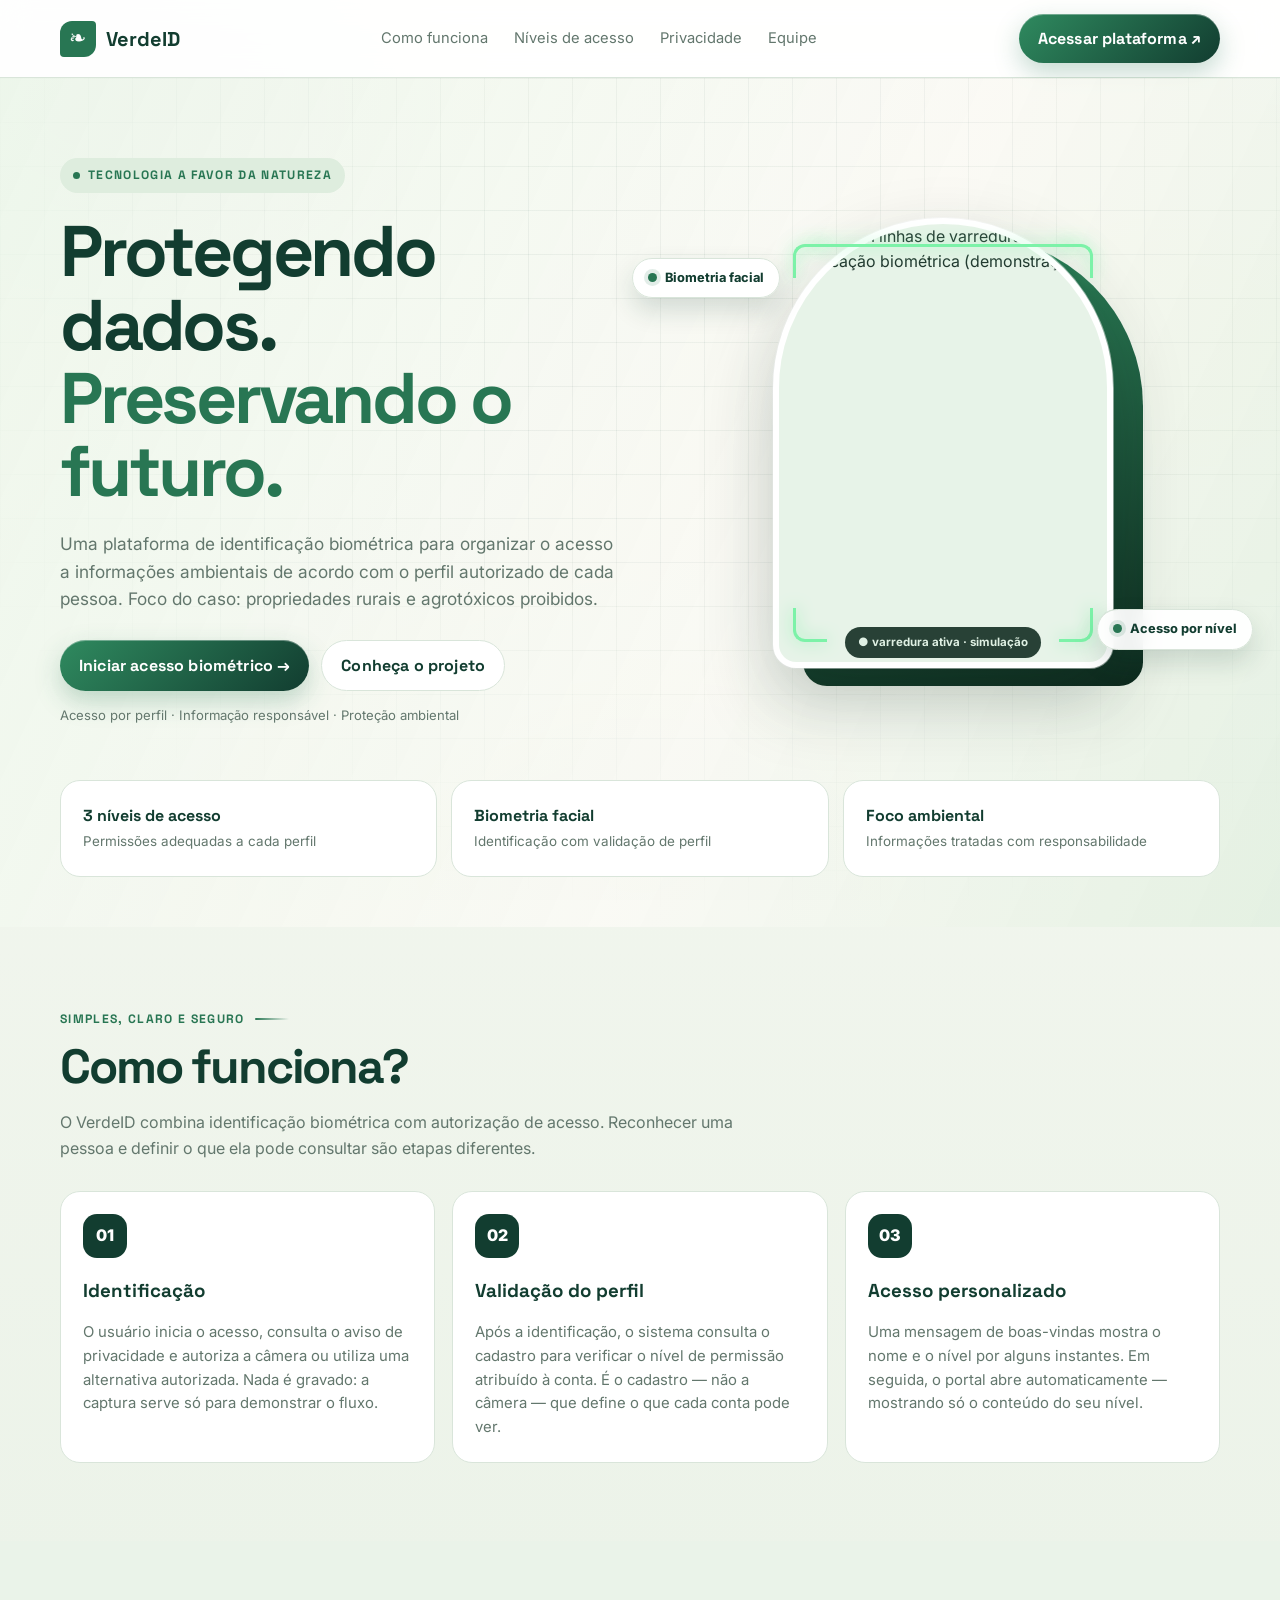
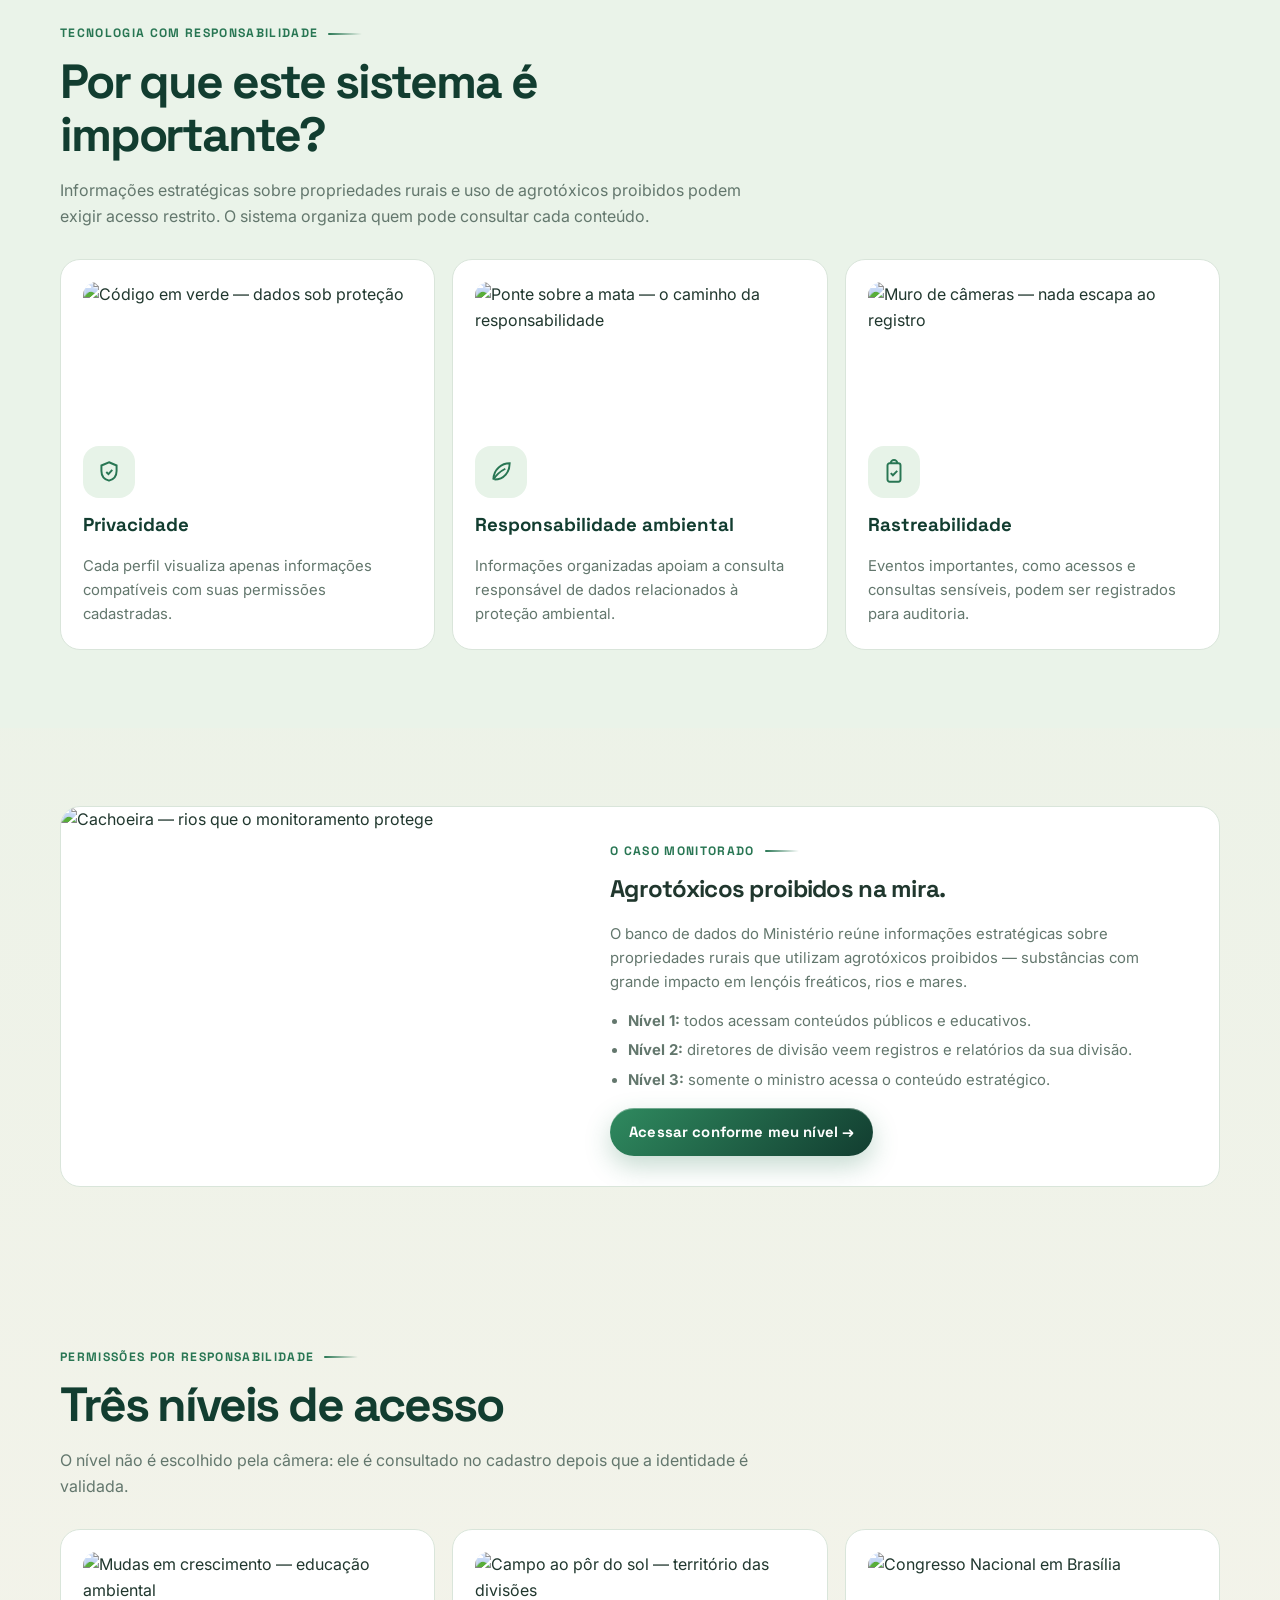
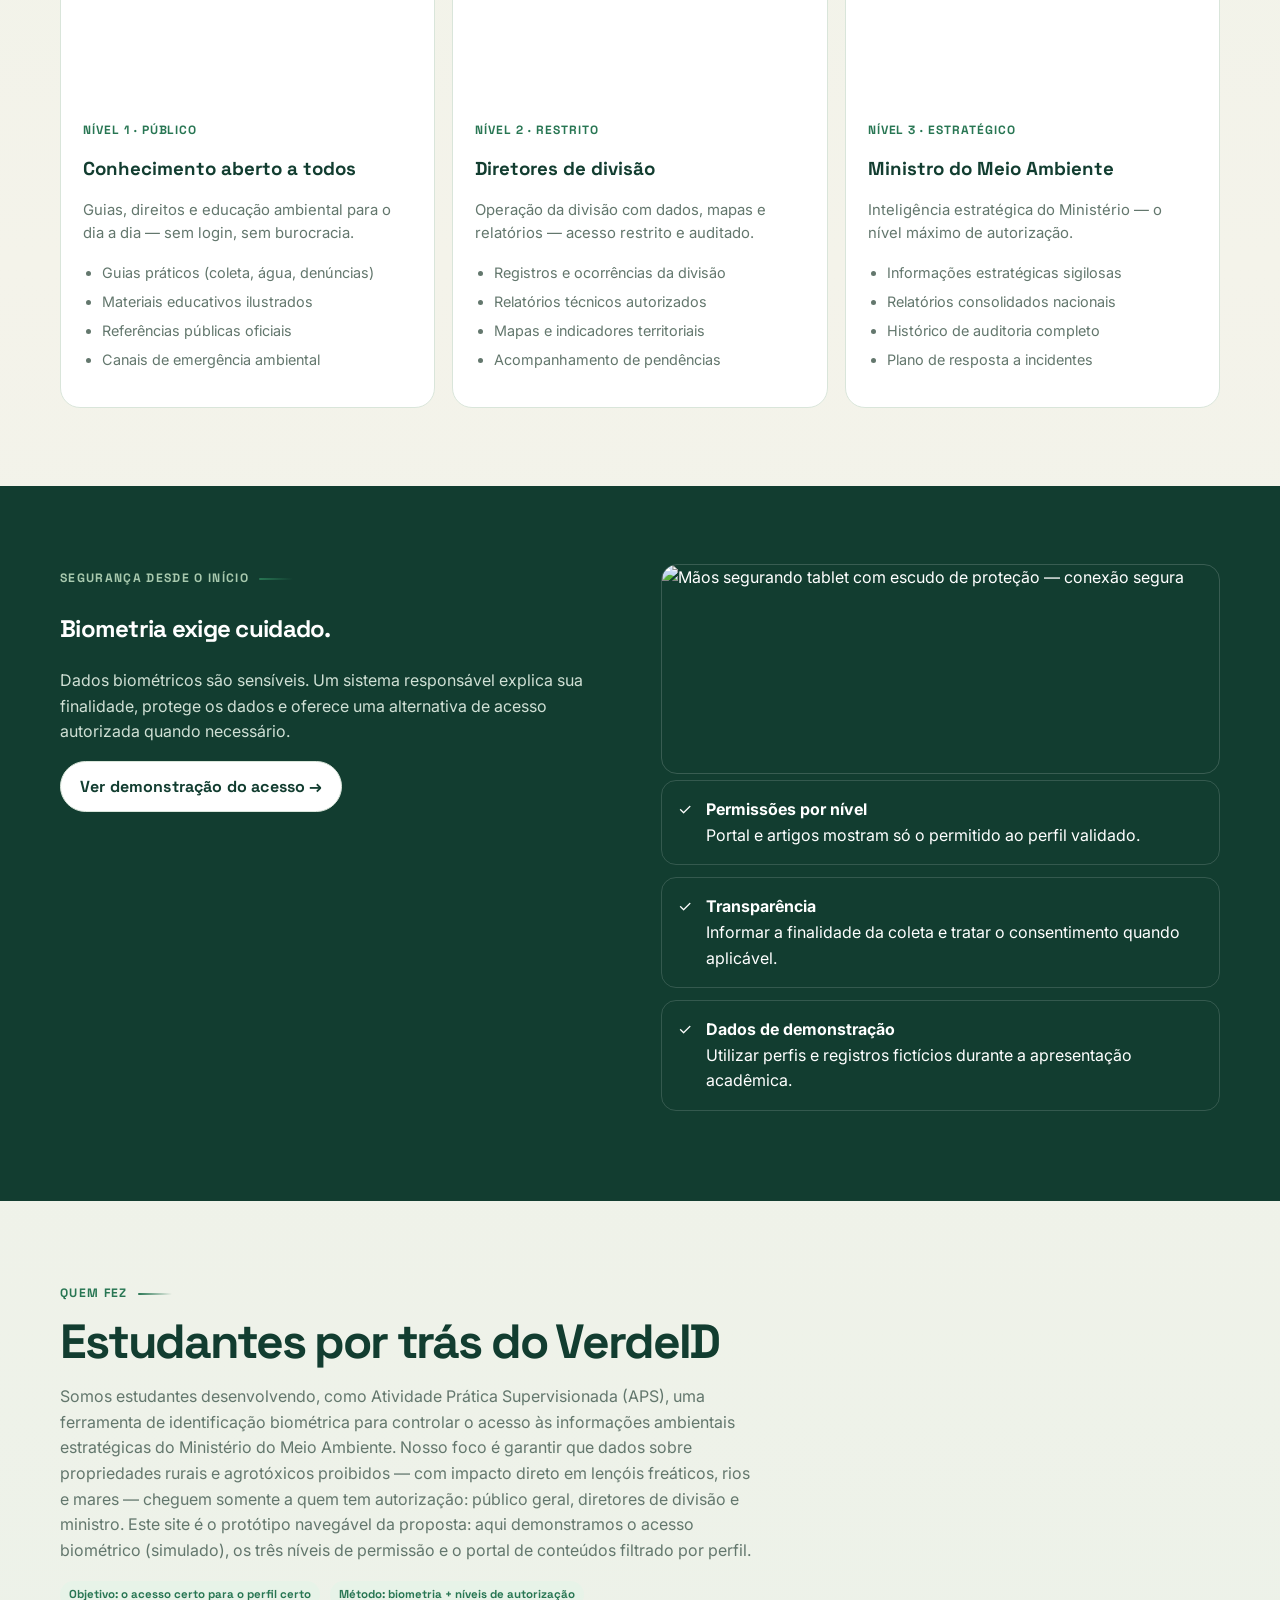
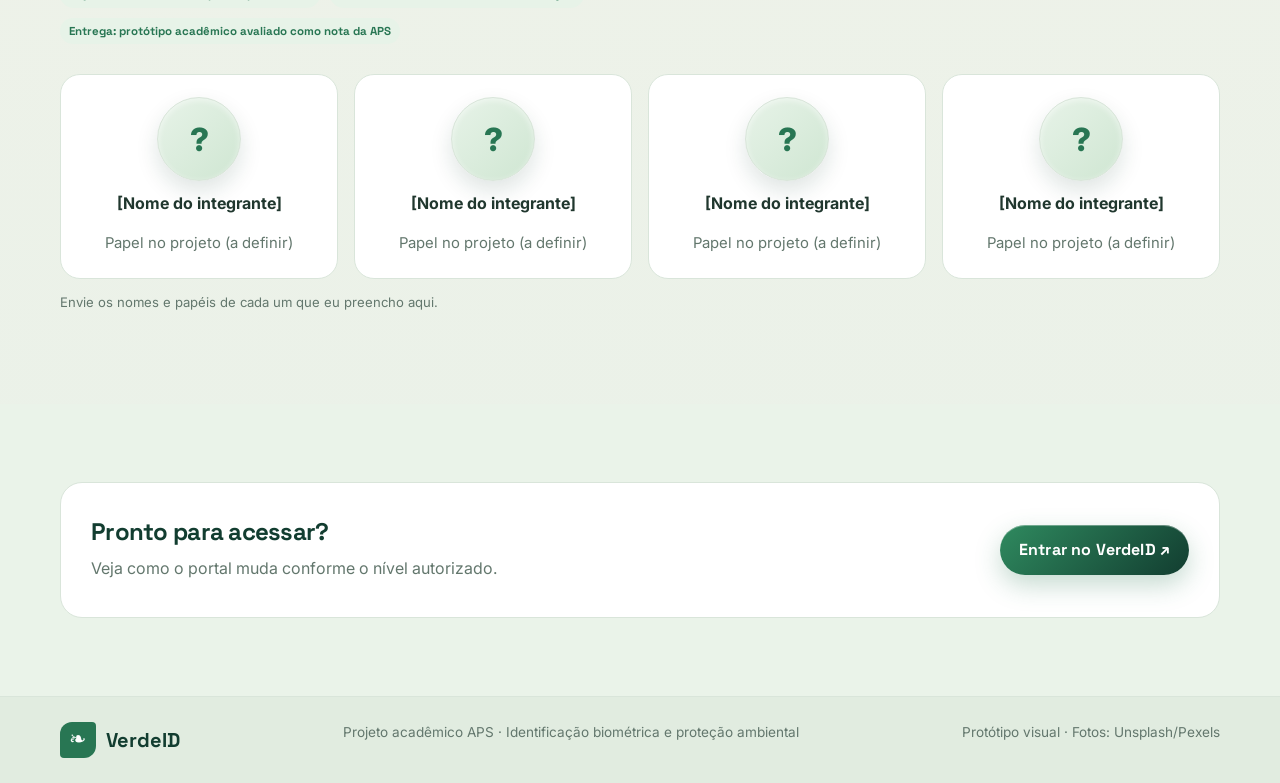
==== commit b9bf7b3e: "feat: site completo com mapas, videos, graficos, fotos e acervo por nível + cadastro com permissao" ====
--- a/index.html
+++ b/index.html
@@ -1,82 +1,189 @@
 <!doctype html>
-<html lang="pt-BR">
-<head>
-<meta charset="utf-8"><meta name="viewport" content="width=device-width,initial-scale=1">
-<title>VerdeID — Identificação e acesso a informações ambientais</title>
-<meta name="description" content="VerdeID: plataforma de identificação e controle de acesso a informações ambientais, por nível de autorização. Projeto acadêmico (APS).">
-<link rel="stylesheet" href="assets/css/style.css">
-</head>
-<body>
-<a class="skip" href="#conteudo">Pular para o conteúdo</a>
-<nav class="nav" aria-label="Navegação principal"><div class="nav-inner">
-<a class="brand" href="index.html"><span class="brand-mark">V</span> VerdeID</a>
-<div class="nav-links"><a class="hide-m" href="#como-funciona">Como funciona</a><a class="hide-m" href="#niveis">Níveis</a><a class="hide-m" href="privacidade.html">Privacidade</a><span data-auth-area></span></div>
-</div></nav>
+<html lang="pt-BR"><head><meta charset="utf-8"><meta name="viewport" content="width=device-width,initial-scale=1"><title>VerdeID — Tecnologia a favor da natureza</title>
+<style>
+:root{--forest:#123d30;--green:#287653;--sage:#a8c9ae;--mint:#e7f3e8;--cream:#f8f8f1;--ink:#20372e;--muted:#63776d;--line:#d9e5da;--gold:#dfb766}
+*{box-sizing:border-box}html{scroll-behavior:smooth}body{margin:0;background:var(--cream);color:var(--ink);font-family:Inter,system-ui,-apple-system,"Segoe UI",sans-serif;line-height:1.6}button,a{font:inherit}a{color:inherit;text-decoration:none}button{cursor:pointer;border:0}.container{width:min(1160px,calc(100% - 40px));margin:auto}
+header{height:78px;position:sticky;top:0;z-index:5;background:#ffffffed;backdrop-filter:blur(14px);border-bottom:1px solid var(--line)}.nav{height:100%;display:flex;align-items:center;justify-content:space-between;gap:20px}.brand{display:flex;gap:10px;align-items:center;font-weight:850;color:var(--forest);font-size:1.25rem}.mark{display:grid;place-items:center;background:var(--green);color:white;width:36px;height:36px;border-radius:12px 4px 12px 4px;font-size:1.3rem}.links{display:flex;gap:26px;color:var(--muted);font-size:.92rem}.btn{display:inline-flex;align-items:center;justify-content:center;gap:8px;padding:12px 19px;border-radius:99px;font-weight:750}.primary{background:var(--green);color:white;box-shadow:0 8px 20px #28765322}.secondary{background:white;color:var(--forest);border:1px solid var(--line)}.hero{padding:80px 0 50px;overflow:hidden;background:linear-gradient(115deg,rgba(237,246,235,.95),rgba(251,250,245,.86) 60%,rgba(226,240,225,.9)),url('https://images.unsplash.com/photo-1441974231531-c6227db76b6e?q=80&w=1920&auto=format&fit=crop') center/cover no-repeat}.heroGrid{display:grid;grid-template-columns:1fr 1fr;align-items:center;gap:50px}.eyebrow,.kicker{font-size:.76rem;font-weight:850;letter-spacing:.11em;text-transform:uppercase;color:var(--green)}.eyebrow{display:inline-flex;gap:8px;align-items:center;background:#deedde;border-radius:99px;padding:8px 13px}.dot{width:7px;height:7px;background:var(--green);border-radius:50%}h1{font-size:clamp(2.8rem,5.6vw,5rem);line-height:1.02;letter-spacing:-.06em;color:var(--forest);margin:22px 0}h1 span{color:var(--green)}.lead{font-size:1.08rem;color:var(--muted);max-width:570px}.actions{display:flex;gap:12px;flex-wrap:wrap;margin:27px 0 14px}.small{font-size:.82rem;color:var(--muted)}.visual{position:relative;min-height:390px;display:grid;place-items:center}.orbit{position:absolute;width:340px;height:340px;border:1px solid #a8c9ae;border-radius:50%}.orbit:before{content:"";position:absolute;inset:24px;border:1px dashed #8bb895;border-radius:50%}.ecoCard{position:relative;background:white;border:1px solid var(--line);border-radius:28px;padding:27px;width:min(340px,90%);box-shadow:0 25px 80px #123d3019}.ecoIcon{display:grid;place-items:center;width:66px;height:66px;background:var(--mint);border-radius:20px;font-size:2rem;margin-bottom:17px}.ecoCard h3{margin:0;color:var(--forest)}.ecoCard p{color:var(--muted);font-size:.92rem}.status{margin-top:20px;background:#f0f7ef;color:var(--green);border-radius:12px;padding:11px;font-size:.82rem;font-weight:750}.chip{position:absolute;background:white;padding:12px 15px;border:1px solid var(--line);border-radius:14px;box-shadow:0 12px 30px #123d3010;font-size:.82rem;font-weight:750}.chip.a{right:0;top:35px}.chip.b{left:0;bottom:35px}.stats{display:grid;grid-template-columns:repeat(3,1fr);gap:14px;margin-top:40px}.stat,.card{background:white;border:1px solid var(--line);border-radius:20px;padding:22px}.stat strong{display:block;color:var(--forest)}.stat span{font-size:.84rem;color:var(--muted)}section{padding:78px 0}.head{max-width:700px;margin-bottom:30px}.head h2{font-size:clamp(2rem,4vw,3rem);letter-spacing:-.045em;line-height:1.12;color:var(--forest);margin:10px 0}.head p,.card p{color:var(--muted)}.grid3{display:grid;grid-template-columns:repeat(3,1fr);gap:17px}.num,.icon{display:grid;place-items:center;width:44px;height:44px;background:var(--forest);color:white;border-radius:14px;font-weight:850;margin-bottom:18px}.icon{background:var(--mint);font-size:1.3rem}.card h3{color:var(--forest);margin:0 0 8px}.card p{font-size:.93rem;margin-bottom:0}.why{background:#eaf3e9}.levelLabel{font-size:.75rem;font-weight:850;letter-spacing:.08em;color:var(--green)}.card ul{padding-left:19px;color:var(--muted);font-size:.9rem}.card li{margin:6px 0}.security{background:var(--forest);color:white}.security h2{color:white}.security p{color:#d0e0d5}.securityGrid{display:grid;grid-template-columns:1fr 1fr;gap:42px}.securityItem{display:flex;gap:14px;padding:16px;border:1px solid #ffffff25;border-radius:15px;margin-bottom:12px}.cta{background:#eaf3e9}.ctaBox{display:flex;justify-content:space-between;align-items:center;gap:20px;background:white;border:1px solid var(--line);padding:30px;border-radius:22px}.ctaBox h2{margin:0;color:var(--forest)}.ctaBox p{margin:5px 0;color:var(--muted)}footer{background:#e1ece0;padding:25px 0;color:var(--muted);font-size:.85rem}.footer{display:flex;justify-content:space-between;gap:20px;flex-wrap:wrap}
+/* acesso e boas-vindas */
+.overlay{display:none;position:fixed;inset:0;z-index:40;background:rgba(14,42,30,.55);backdrop-filter:blur(6px);-webkit-backdrop-filter:blur(6px);overflow:auto;padding:24px 16px}.overlay.show{display:block}.loginTop{height:72px;background:white;border-bottom:1px solid var(--line);display:flex;align-items:center;justify-content:space-between;padding:0 24px}.close{width:38px;height:38px;border-radius:50%;background:var(--mint);color:var(--forest);font-size:1.4rem}.loginWrap{width:min(920px,100%);margin:4vh auto;background:#fff;border:1px solid var(--line);border-radius:24px;box-shadow:0 30px 80px rgba(0,0,0,.35);overflow:hidden;animation:pop .28s ease}@keyframes pop{from{transform:translateY(16px) scale(.98);opacity:0}}#loginOverlay .loginGrid{padding:22px}#loginOverlay .loginTop{border-radius:0}
+/* palco do hero: janela do app + cartão flutuante + pódio (paleta do site) */
+.stage{position:relative;min-height:500px;display:grid;place-items:center;padding-bottom:52px}
+.appWindow{position:relative;width:min(480px,100%);background:#fff;border:1px solid var(--line);border-radius:20px;box-shadow:0 30px 60px rgba(18,61,48,.18);z-index:2}
+.appBar{display:flex;align-items:center;gap:10px;padding:10px 14px;border-bottom:1px solid var(--line);background:#f2f6f1;border-radius:20px 20px 0 0}
+.appDots{display:flex;gap:5px}.appDots i{width:10px;height:10px;border-radius:50%;background:#c9d8c9}.appDots i:first-child{background:#e08080}.appDots i:nth-child(2){background:#e8c96a}.appDots i:nth-child(3){background:#7cc79a}
+.appUrl{font-size:.75rem;color:var(--muted);background:#fff;border:1px solid var(--line);border-radius:99px;padding:4px 12px;flex:1;text-align:center;white-space:nowrap;overflow:hidden}
+.appBody{padding:20px 22px 0}
+.appBody h3{margin:10px 0 12px;color:var(--forest);font-size:1.5rem;letter-spacing:-.03em;line-height:1.15}
+.appPhotoWrap{position:relative;margin:14px -6px 0;border-radius:16px;overflow:hidden;transform:translateY(34px);box-shadow:0 18px 40px rgba(18,61,48,.25);border:1px solid var(--line)}
+.appPhoto{width:100%;height:220px;object-fit:cover;display:block}
+.scan{position:absolute;left:6%;right:6%;height:3px;background:#7cf2a8;box-shadow:0 0 18px #7cf2a8;animation:scan 2.4s ease-in-out infinite}
+@keyframes scan{0%,100%{top:12%}50%{top:82%}}
+.appPhotoTag{position:absolute;left:10px;bottom:10px;background:rgba(14,42,30,.85);color:#dff0e3;font-size:.72rem;font-weight:700;border-radius:99px;padding:5px 11px}
+.miniCard{position:absolute;right:-8px;top:30px;width:202px;background:#fff;border:1px solid var(--line);border-radius:18px;overflow:hidden;box-shadow:0 24px 50px rgba(18,61,48,.22);z-index:3;animation:float 6s ease-in-out infinite}
+.miniCard img{width:100%;height:128px;object-fit:cover;display:block}
+.miniBody{padding:12px 14px 14px;display:grid;gap:8px}
+.miniBody b{color:var(--forest);font-size:.9rem}
+.stars{color:#dfa32e;font-size:.85rem}.stars small{color:var(--muted)}
+.podium{position:absolute;bottom:0;left:2%;right:2%;height:64px;background:linear-gradient(180deg,#1d5c3d,#0e2a1e);border-radius:14px 14px 18px 18px;box-shadow:0 18px 30px rgba(14,42,30,.25);z-index:1}
+.podium:before{content:"";position:absolute;top:-10px;left:0;right:0;height:22px;background:linear-gradient(180deg,#2f8a5f,#1d5c3d);border-radius:12px;transform:skewX(-8deg)}
+.stage .chip.a{top:5%;left:0}.stage .chip.b{bottom:18%;right:0}
+@keyframes float{50%{transform:translateY(-10px)}}
+.casoGrid{display:grid;grid-template-columns:.9fr 1.1fr;align-items:stretch}
+.casoImg{width:100%;height:100%;min-height:300px;object-fit:cover;display:block}
+.casoGrid ul{padding-left:18px;color:var(--muted);font-size:.93rem}
+.casoGrid li{margin-bottom:6px}
+.teamGrid{display:grid;grid-template-columns:repeat(4,1fr);gap:16px}
+.member{text-align:center}
+.memberAvatar{width:84px;height:84px;border-radius:50%;background:linear-gradient(135deg,var(--mint),#cfe6d2);border:1px solid var(--line);display:grid;place-items:center;font-size:2rem;margin:0 auto 10px;color:var(--green);font-weight:850}
+.articleArt{height:180px;position:relative;display:block;overflow:hidden;background:var(--mint)}.articleArt img{position:absolute;inset:0;width:100%;height:100%;object-fit:cover}.articleBody{position:relative;background:#fff}.videoCard{grid-column:1/-1}.videoCard video{width:100%;border-radius:12px;background:#000}.stratBanner{grid-column:1/-1;background:linear-gradient(120deg,#0e2a1e,#1d5c3d);color:#e8f2e9;border-radius:18px;padding:18px 22px;display:flex;gap:12px;align-items:center;flex-wrap:wrap}.stratBanner b{color:#fff}.stratBanner span{color:#bcd4c1;font-size:.9rem}.article.strategic{border:1.5px solid var(--gold);box-shadow:0 14px 30px rgba(223,183,102,.18)}
+.statRow{display:flex;gap:10px;flex-wrap:wrap;margin:12px 0}.statBox{flex:1;min-width:110px;background:var(--mint);border-radius:12px;padding:10px 12px;text-align:center}.statBox b{display:block;font-size:1.25rem;color:var(--forest)}.statBox span{font-size:.75rem;color:var(--muted)}.bars{margin:10px 0 4px;display:grid;gap:6px}.barRow{display:flex;justify-content:space-between;font-size:.8rem;color:var(--muted)}.bar{background:#e7f0e7;border-radius:99px;height:12px;overflow:hidden}.bar i{display:block;height:100%;background:linear-gradient(90deg,var(--green),#4da978);border-radius:99px}.check{list-style:none;padding:0;margin:10px 0}.check li{position:relative;padding-left:26px;margin-bottom:6px;font-size:.9rem}.check li:before{content:"✓";position:absolute;left:2px;color:var(--green);font-weight:800}.alertBox{background:#fff7e0;border:1px dashed #c99a00;border-radius:12px;padding:10px 12px;font-size:.88rem;margin:10px 0}
+.timeCard{grid-column:1/-1;background:#0e2a1e;color:#e8f2e9;border-radius:18px;padding:22px}.timeCard h2{color:#fff}.timeGrid{display:grid;grid-template-columns:repeat(4,1fr);gap:14px;margin-top:14px}.tRich{background:#ffffff0d;border:1px solid #ffffff22;border-radius:14px;padding:16px}.tRich b{color:#fff}.tRich p{font-size:.85rem;color:#bcd4c1;margin:6px 0}.tMeta{display:flex;flex-direction:column;gap:4px;margin-top:8px;font-size:.75rem;color:#9fc3a6}.factBox{margin:12px 0;background:linear-gradient(120deg,#e9f4e7,#f6f8f1);border:1px solid var(--line);border-left:4px solid var(--green);border-radius:12px;padding:12px 14px;font-size:.9rem}
+.lockedHead{border-style:dashed;opacity:.92}.lockedCard{background:linear-gradient(135deg,#f2f6f1,#e7f0e7);text-align:center}.lockedCard h3{color:var(--forest)}
+#mapa{height:440px;border-radius:18px;border:1px solid var(--line);background:var(--mint);z-index:0}.mk{display:block;width:16px;height:16px;border-radius:50%;border:3px solid #fff;box-shadow:0 4px 12px rgba(0,0,0,.35);position:relative}.mk1{background:#287653}.mk2{background:#dfb766}.mk3{background:#0e2a1e}.mk:after{content:"";position:absolute;inset:-9px;border-radius:50%;border:2px solid currentColor;opacity:.7;animation:mkpulse 2s infinite}.mk1:after{color:#287653}.mk2:after{color:#dfb766}.mk3:after{color:#0e2a1e}@keyframes mkpulse{from{transform:scale(.5);opacity:.9}to{transform:scale(1.15);opacity:0}}.leaflet-popup-content b{color:var(--forest)}
+.levelGroupHead{grid-column:1/-1;display:flex;gap:12px;align-items:center;flex-wrap:wrap;background:#fff;border:1px solid var(--line);border-radius:14px;padding:12px 16px;margin-top:8px}
+.artOverlay{display:none;position:fixed;inset:0;z-index:50;background:rgba(14,42,30,.6);backdrop-filter:blur(6px);-webkit-backdrop-filter:blur(6px);overflow:auto;padding:24px 16px}.artOverlay.show{display:block}.artModal{position:relative;max-width:820px;margin:3vh auto;background:#fff;border:1px solid var(--line);border-radius:24px;overflow:hidden;box-shadow:0 30px 80px rgba(0,0,0,.35);animation:pop .28s ease}.artModal .close{position:absolute;top:12px;right:12px;z-index:2;box-shadow:0 8px 20px rgba(0,0,0,.3)}#artImg{width:100%;height:300px;object-fit:cover;display:block}.artPad{padding:26px 28px}.artPad h2{margin:6px 0 8px;color:var(--forest);letter-spacing:-.03em}#artBody{margin-top:6px}#artVideoWrap{margin-top:14px}#artVideoWrap video{width:100%;border-radius:12px;background:#000;margin-top:8px}.docBox{margin-top:18px;background:var(--mint);border:1px solid var(--line);border-radius:14px;padding:14px 16px}.docBox b{color:var(--forest)}.docBox a{display:block;margin-top:8px;font-weight:700;font-size:.92rem}
+.pSec{grid-column:1/-1;margin-top:10px}.pSecHead{margin:8px 0 14px}.pSecHead h2{margin:4px 0;color:var(--pine,#123d30)}.statStrip{display:grid;grid-template-columns:repeat(auto-fit,minmax(150px,1fr));gap:12px}.solGrid{display:grid;grid-template-columns:repeat(3,1fr);gap:14px}.solCard{background:#fff;border:1px solid var(--line);border-radius:16px;padding:18px}.solCard b{color:var(--forest)}.solCard p{font-size:.88rem;color:var(--muted)}.chartGrid{display:grid;grid-template-columns:1fr 1fr;gap:14px}.chartCard{background:#0e2a1e;color:#e8f2e9;border-radius:18px;padding:20px}.chartCard b{color:#fff}.chartCard small{color:#9fc3a6;font-weight:400}.chartCard svg{width:100%;height:auto;margin-top:10px}.legend{display:flex;gap:12px;flex-wrap:wrap;font-size:.78rem;color:#bcd4c1;margin-top:8px}.legend i{display:inline-block;width:10px;height:10px;border-radius:3px;margin-right:5px}.timeline{display:grid;grid-template-columns:repeat(4,1fr);gap:12px}.tStep{background:#fff;border:1px solid var(--line);border-radius:16px;padding:16px}.tNum{width:30px;height:30px;border-radius:50%;background:var(--forest);color:#fff;display:grid;place-items:center;font-weight:800;margin-bottom:8px}.docList{background:#fff;border:1px solid var(--line);border-radius:16px;padding:8px 18px}.docList a{display:flex;justify-content:space-between;gap:10px;padding:11px 4px;border-bottom:1px solid var(--line);font-weight:700;font-size:.92rem}.docList a:last-child{border-bottom:0}.glosGrid{display:grid;grid-template-columns:repeat(3,1fr);gap:12px}.glos{background:var(--mint);border-radius:14px;padding:14px 16px}.glos b{display:block;color:var(--forest)}.glos span{font-size:.85rem;color:var(--muted)}#busca{font:inherit;border:1px solid var(--line);border-radius:99px;padding:10px 18px;min-width:240px}
+@media(max-width:780px){.statStrip,.solGrid,.chartGrid,.timeline,.glosGrid,.timeGrid{grid-template-columns:1fr}}
+@media(max-width:780px){.miniCard{position:relative;right:auto;top:auto;width:min(280px,100%);margin-top:-6px}.appPhoto{height:180px}}
+/* hero minimalista: foto grande em arco + forma abstrata + moldura de varredura */
+.heroArt{position:relative;min-height:490px;display:grid;place-items:center;padding:12px 0 24px}
+.archWrap{position:relative}
+.archBg{position:absolute;inset:0;transform:translate(30px,18px);background:linear-gradient(165deg,#2f8a5f,#0e2a1e);border-radius:200px 200px 28px 28px}
+.archImg{position:relative;z-index:2;width:min(340px,78vw);height:450px;object-fit:cover;border-radius:190px 190px 26px 26px;border:6px solid #fff;box-shadow:0 30px 60px rgba(18,61,48,.25);display:block;background:var(--mint)}
+.scanFrame{position:absolute;inset:26px 20px;z-index:3;pointer-events:none}
+.scanFrame .c{position:absolute;width:34px;height:34px;border:3px solid #7cf2a8;filter:drop-shadow(0 0 6px #7cf2a8)}
+.scanFrame .tl{top:0;left:0;border-right:0;border-bottom:0;border-radius:12px 0 0 0}
+.scanFrame .tr{top:0;right:0;border-left:0;border-bottom:0;border-radius:0 12px 0 0}
+.scanFrame .bl{bottom:0;left:0;border-right:0;border-top:0;border-radius:0 0 0 12px}
+.scanFrame .br{bottom:0;right:0;border-left:0;border-top:0;border-radius:0 0 12px 0}
+.scanTag{position:absolute;left:50%;bottom:-16px;transform:translateX(-50%);background:rgba(14,42,30,.88);color:#dff0e3;font-size:.72rem;font-weight:700;border-radius:99px;padding:6px 13px;white-space:nowrap}
+.hbadge{position:absolute;z-index:4;background:rgba(255,255,255,.94);border:1px solid var(--line);border-radius:99px;padding:9px 15px;font-size:.8rem;font-weight:750;color:var(--forest);box-shadow:0 12px 26px rgba(18,61,48,.16);animation:float 6s ease-in-out infinite;white-space:nowrap}
+.hbadge.h1{top:11%;left:-6%}
+.hbadge.h2{bottom:9%;right:-6%;animation-delay:-3s}
+@media(max-width:780px){.heroArt{min-height:430px}.archImg{height:370px}.hbadge.h1{left:0}.hbadge.h2{right:0}}.loginGrid{display:grid;grid-template-columns:.9fr 1.1fr;gap:22px}.camera{border:1px dashed #8ab496;border-radius:22px;background:#e7f1e6;display:grid;place-items:center;text-align:center;padding:22px;min-height:300px}.face{width:140px;height:165px;border:2px solid var(--green);border-radius:48%;display:grid;place-items:center;font-size:3.6rem;margin:0 auto 14px;color:var(--green)}.form{background:white;border:1px solid var(--line);border-radius:22px;padding:25px}.form h2{margin:8px 0;color:var(--forest)}label{display:block;font-size:.86rem;font-weight:750;margin:13px 0 6px}input,select{font:inherit;width:100%;border:1px solid var(--line);border-radius:11px;padding:12px;background:white;color:var(--ink)}input[type=checkbox]{width:auto}.welcomeScreen{position:fixed;inset:0;z-index:50;background:radial-gradient(ellipse at center,#245b43 0%,#123d30 62%,#0d2e24 100%);color:white;display:none;align-items:center;justify-content:center;text-align:center;padding:24px;opacity:0;transition:opacity .65s ease}.welcomeScreen.show{display:flex;opacity:1}.welcomeInner{transform:translateY(12px);transition:transform .65s ease}.welcomeScreen.show .welcomeInner{transform:translateY(0)}.welcomeLeaf{font-size:3rem;margin-bottom:15px;color:#c1dfb9}.welcomeScreen h2{font-size:clamp(2rem,5vw,3.7rem);font-weight:500;letter-spacing:-.04em;margin:0 0 10px}.welcomeScreen p{color:#d6e8d8;margin:0;font-size:1.05rem}.welcomeLevel{display:inline-block;margin-top:20px;border:1px solid #ffffff4a;border-radius:99px;padding:7px 15px;font-size:.78rem;letter-spacing:.08em;color:#d9edcf}.welcomeHint{margin-top:32px!important;font-size:.78rem!important;opacity:.75}
+/* painel pós-login ocupa a tela inteira e apresenta artigos */
+.portal{display:none;min-height:100vh;background:#f6f8f1}.portal.show{display:block}.portalHeader{position:sticky;top:0;z-index:4;background:#fff;border-bottom:1px solid var(--line);padding:15px 0}.portalNav{display:flex;align-items:center;justify-content:space-between;gap:18px}.userChip{display:flex;align-items:center;gap:10px}.avatar{width:38px;height:38px;display:grid;place-items:center;border-radius:50%;background:var(--mint);color:var(--green);font-weight:850}.portalHero{padding:48px 0 36px;background:linear-gradient(110deg,#e5f1e3,#f6f8f1 70%)}.portalHero h1{font-size:clamp(2rem,4vw,3.5rem);margin:8px 0}.portalHero p{color:var(--muted);max-width:700px}.portalContent{padding:34px 0 70px}.articleHead{display:flex;justify-content:space-between;align-items:end;gap:20px;margin-bottom:22px}.articleHead h2{margin:5px 0;color:var(--forest);font-size:2rem}.articleGrid{display:grid;grid-template-columns:repeat(3,1fr);gap:20px}.article{background:white;border:1px solid var(--line);border-radius:20px;overflow:hidden;display:flex;flex-direction:column;min-height:330px;box-shadow:0 8px 24px #123d3007}.articleArt{height:135px;display:grid;place-items:center;font-size:3rem;background:linear-gradient(135deg,#d8ead5,#f0f5e9)}.article:nth-child(2) .articleArt{background:linear-gradient(135deg,#d4e9df,#e9f1d8)}.article:nth-child(3) .articleArt{background:linear-gradient(135deg,#e4ead0,#d1e6d9)}.articleBody{padding:20px;display:flex;flex-direction:column;flex:1}.articleMeta{display:flex;gap:8px;align-items:center;flex-wrap:wrap;margin-bottom:10px}.tag{background:var(--mint);color:var(--green);border-radius:99px;padding:4px 9px;font-size:.72rem;font-weight:850}.article h3{margin:0 0 8px;color:var(--forest);font-size:1.1rem;line-height:1.3}.article p{font-size:.9rem;color:var(--muted);margin:0 0 16px}.readMore{margin-top:auto;color:var(--green);font-weight:800;background:none;text-align:left;padding:0}.articleDetail{display:none;margin-top:12px;border-top:1px solid var(--line);padding-top:12px;color:var(--muted);font-size:.88rem}.article.expanded .articleDetail{display:block}.article.expanded .readMore:after{content:" −"} .readMore:after{content:" +"} .portalNotice{margin-top:24px;background:#fff7e5;border:1px solid #eddfba;color:#755b26;border-radius:13px;padding:14px;font-size:.84rem}.empty{padding:28px;background:white;border:1px solid var(--line);border-radius:18px;color:var(--muted)}
+@media(max-width:780px){.links{display:none}.heroGrid,.securityGrid,.loginGrid,.casoGrid,.teamGrid{grid-template-columns:1fr}.visual{min-height:320px}.orbit{width:280px;height:280px}.stats,.grid3,.articleGrid{grid-template-columns:1fr}.ctaBox{align-items:flex-start;flex-direction:column}.articleHead{align-items:flex-start;flex-direction:column}.portalNav .small{display:none}.loginWrap{margin:18px auto}.loginTop{padding:0 16px}}
+/* fotos da frente (Unsplash/Pexels, carregadas da web) */
+.ecoImg{width:100%;height:180px;object-fit:cover;border-radius:18px;margin-bottom:12px;display:block}
+.cardImg{height:150px;border-radius:14px;overflow:hidden;margin-bottom:14px}
+.cardImg img{width:100%;height:100%;object-fit:cover;display:block;transition:transform .4s ease}
+.card:hover .cardImg img{transform:scale(1.05)}
+.secImg{width:100%;height:210px;object-fit:cover;border-radius:16px;border:1px solid #ffffff2a;margin-bottom:6px;display:block}
+</style><style>/* VS2 — camada premium: moderna, chique e tecnológica. Só refino visual; nada de função muda. */
+body{-webkit-font-smoothing:antialiased;text-rendering:optimizeLegibility}
+body{background:linear-gradient(180deg,#f6f8f2 0%,#eaf2e7 34%,#f4f3ea 62%,#e9f1e8 100%)}
+body:before{content:"";position:fixed;inset:0;z-index:0;pointer-events:none;background:radial-gradient(600px 400px at 8% 12%,#28765314,transparent 60%),radial-gradient(700px 460px at 92% 38%,#dfb76617,transparent 60%),radial-gradient(800px 520px at 50% 96%,#28765310,transparent 60%)}
+body>header,body>main,body>footer,#portal{position:relative;z-index:1}
+::selection{background:#123d30;color:#fff}
+h1{letter-spacing:-.045em}h2{letter-spacing:-.03em}
+:focus-visible{outline:3px solid #7cc79a;outline-offset:2px}
+::-webkit-scrollbar{width:11px}::-webkit-scrollbar-track{background:#eef4ec}::-webkit-scrollbar-thumb{background:linear-gradient(#287653,#123d30);border-radius:8px}
+header{box-shadow:0 1px 0 #123d3014}
+.btn.primary{background:linear-gradient(135deg,#2f8a5f,#123d30);box-shadow:0 10px 26px #28765345,inset 0 1px 0 #ffffff55;transition:transform .2s ease,box-shadow .2s ease}
+.btn.primary:hover{transform:translateY(-2px);box-shadow:0 16px 34px #28765355,inset 0 1px 0 #ffffff55}
+.btn.secondary{transition:transform .2s ease,box-shadow .2s ease}
+.btn.secondary:hover{transform:translateY(-2px)}
+.hero{position:relative}
+.hero:before{content:"";position:absolute;inset:0;background-image:linear-gradient(#123d300e 1px,transparent 1px),linear-gradient(90deg,#123d300e 1px,transparent 1px);background-size:44px 44px;-webkit-mask-image:radial-gradient(70% 70% at 60% 30%,#000 30%,transparent 100%);mask-image:radial-gradient(70% 70% at 60% 30%,#000 30%,transparent 100%);pointer-events:none}
+.hero .container{position:relative}
+.dot{animation:pulse 2s infinite}@keyframes pulse{50%{opacity:.35}}
+.kicker{display:inline-flex;align-items:center;gap:10px}
+.kicker:after{content:"";width:34px;height:2px;background:linear-gradient(90deg,var(--green),transparent);border-radius:2px}
+.card{transition:transform .25s ease,box-shadow .25s ease}
+.card:hover{transform:translateY(-4px);box-shadow:0 18px 44px #123d301f}
+.archImg{box-shadow:0 30px 70px #0e2a1e40,0 0 0 1px #ffffff88}
+.scanFrame .c{filter:drop-shadow(0 0 8px #7cf2a8)}
+.hbadge{backdrop-filter:blur(8px);-webkit-backdrop-filter:blur(8px)}
+.js .card,.js .head,.js .ctaBox,.js .article{opacity:0;transform:translateY(18px);transition:opacity .6s ease,transform .6s ease}
+.js .in{opacity:1!important;transform:none!important}
+.portalHero{background:linear-gradient(120deg,rgba(14,42,30,.95),rgba(29,92,61,.88)),url('https://images.unsplash.com/photo-1476231682828-37e571bc172f?q=80&w=1600&auto=format&fit=crop') center/cover}
+.portalHero h1{color:#fff}.portalHero p{color:#c4dcc8}.portalHero .kicker{color:#a8c9ae}
+.stratBanner{box-shadow:0 18px 44px #0e2a1e55,inset 0 1px 0 #ffffff22}
+.videoCard video{box-shadow:0 18px 44px #0e2a1e33}
+.memberAvatar{box-shadow:inset 0 2px 6px #ffffff88,0 10px 22px #123d3022}
+footer{border-top:1px solid var(--line)}
+@media(prefers-reduced-motion:reduce){*{animation:none!important;transition:none!important}}
+:root{--font-d:"Space Grotesk","Inter",system-ui,-apple-system,"Segoe UI",sans-serif;--font-b:"Inter",system-ui,-apple-system,"Segoe UI",sans-serif}
+body{font-family:var(--font-b)}
+h1,h2,h3,.brand,.btn,.kicker,.eyebrow,.tag,.levelLabel,.stat strong{font-family:var(--font-d)}
+h1{font-weight:700}.btn{letter-spacing:.01em}
+.icon{display:grid;place-items:center;width:52px;height:52px;border-radius:16px;background:var(--mint);color:var(--green);margin-bottom:12px}
+.icon svg{width:26px;height:26px}
+.face svg{width:72px;height:72px;color:var(--green)}
+.dotlive{display:inline-block;width:9px;height:9px;border-radius:50%;background:var(--green);margin-right:8px;box-shadow:0 0 0 4px #28765322;animation:pulse 2s infinite}</style><link rel="preconnect" href="https://fonts.googleapis.com"><link rel="preconnect" href="https://fonts.gstatic.com" crossorigin><link href="https://fonts.googleapis.com/css2?family=Inter:wght@400;600;700;800&family=Space+Grotesk:wght@500;600;700&display=swap" rel="stylesheet"></head><body>
+<header><div class="container nav"><a class="brand" href="#inicio"><span class="mark">❧</span>VerdeID</a><nav class="links"><a href="#como">Como funciona</a><a href="#niveis">Níveis de acesso</a><a href="#seguranca">Privacidade</a><a href="#equipe">Equipe</a></nav><button class="btn primary" onclick="openLogin()">Acessar plataforma ↗</button></div></header>
+<main id="landing">
+<section class="hero" id="inicio"><div class="container"><div class="heroGrid"><div><div class="eyebrow"><span class="dot"></span> Tecnologia a favor da natureza</div><h1>Protegendo dados.<br><span>Preservando o futuro.</span></h1><p class="lead">Uma plataforma de identificação biométrica para organizar o acesso a informações ambientais de acordo com o perfil autorizado de cada pessoa. Foco do caso: propriedades rurais e agrotóxicos proibidos.</p><div class="actions"><button class="btn primary" onclick="openLogin()">Iniciar acesso biométrico →</button><a class="btn secondary" href="#como">Conheça o projeto</a></div><p class="small">Acesso por perfil · Informação responsável · Proteção ambiental</p></div><div class="heroArt"><div class="archWrap"><div class="archBg"></div><img class="archImg" src="https://images.pexels.com/photos/8090123/pexels-photo-8090123.jpeg?auto=compress&cs=tinysrgb&w=1000" alt="Rosto com linhas de varredura — identificação biométrica (demonstração)"><div class="scanFrame"><i class="c tl"></i><i class="c tr"></i><i class="c bl"></i><i class="c br"></i><span class="scan"></span><span class="scanTag">● varredura ativa · simulação</span></div></div><div class="hbadge h1"><span class="dotlive"></span>Biometria facial</div><div class="hbadge h2"><span class="dotlive"></span>Acesso por nível</div></div></div><div class="stats"><div class="stat"><strong>3 níveis de acesso</strong><span>Permissões adequadas a cada perfil</span></div><div class="stat"><strong>Biometria facial</strong><span>Identificação com validação de perfil</span></div><div class="stat"><strong>Foco ambiental</strong><span>Informações tratadas com responsabilidade</span></div></div></div></section>
+<section id="como"><div class="container"><div class="head"><span class="kicker">Simples, claro e seguro</span><h2>Como funciona?</h2><p>O VerdeID combina identificação biométrica com autorização de acesso. Reconhecer uma pessoa e definir o que ela pode consultar são etapas diferentes.</p></div><div class="grid3"><article class="card"><div class="num">01</div><h3>Identificação</h3><p>O usuário inicia o acesso, consulta o aviso de privacidade e autoriza a câmera ou utiliza uma alternativa autorizada. Nada é gravado: a captura serve só para demonstrar o fluxo.</p></article><article class="card"><div class="num">02</div><h3>Validação do perfil</h3><p>Após a identificação, o sistema consulta o cadastro para verificar o nível de permissão atribuído à conta. É o cadastro — não a câmera — que define o que cada conta pode ver.</p></article><article class="card"><div class="num">03</div><h3>Acesso personalizado</h3><p>Uma mensagem de boas-vindas mostra o nome e o nível por alguns instantes. Em seguida, o portal abre automaticamente — mostrando só o conteúdo do seu nível.</p></article></div></div></section>
+<section class="why"><div class="container"><div class="head"><span class="kicker">Tecnologia com responsabilidade</span><h2>Por que este sistema é importante?</h2><p>Informações estratégicas sobre propriedades rurais e uso de agrotóxicos proibidos podem exigir acesso restrito. O sistema organiza quem pode consultar cada conteúdo.</p></div><div class="grid3"><article class="card"><div class="cardImg"><img src="https://images.unsplash.com/photo-1526374965328-7f61d4dc18c5?q=80&w=800&auto=format&fit=crop" alt="Código em verde — dados sob proteção" loading="lazy"></div><div class="icon"><svg viewBox="0 0 24 24" fill="none" stroke="currentColor" stroke-width="1.8"><path d="M12 3l7 3v5c0 5-3.5 8-7 9-3.5-1-7-4-7-9V6l7-3z"/><path d="M9.5 12l2 2 3.5-4"/></svg></div><h3>Privacidade</h3><p>Cada perfil visualiza apenas informações compatíveis com suas permissões cadastradas.</p></article><article class="card"><div class="cardImg"><img src="https://images.unsplash.com/photo-1447752875215-b2761acb3c5d?q=80&w=800&auto=format&fit=crop" alt="Ponte sobre a mata — o caminho da responsabilidade" loading="lazy"></div><div class="icon"><svg viewBox="0 0 24 24" fill="none" stroke="currentColor" stroke-width="1.8"><path d="M5 19C5 9 13 4 20 4c0 8-5 15-14 15"/><path d="M5 19c3-5 7-8 11-10"/></svg></div><h3>Responsabilidade ambiental</h3><p>Informações organizadas apoiam a consulta responsável de dados relacionados à proteção ambiental.</p></article><article class="card"><div class="cardImg"><img src="https://images.pexels.com/photos/374103/pexels-photo-374103.jpeg?auto=compress&cs=tinysrgb&w=800" alt="Muro de câmeras — nada escapa ao registro" loading="lazy"></div><div class="icon"><svg viewBox="0 0 24 24" fill="none" stroke="currentColor" stroke-width="1.8"><rect x="6" y="4" width="12" height="17" rx="2"/><path d="M9 4a3 3 0 016 0M9 13l2 2 4-4"/></svg></div><h3>Rastreabilidade</h3><p>Eventos importantes, como acessos e consultas sensíveis, podem ser registrados para auditoria.</p></article></div></div></section>
+<section class="block container" id="caso"><div class="card reveal" style="padding:0;overflow:hidden"><div class="casoGrid"><img class="casoImg" src="https://images.unsplash.com/photo-1433086966358-54859d0ed716?q=80&w=1000&auto=format&fit=crop" alt="Cachoeira — rios que o monitoramento protege" loading="lazy"><div style="padding:30px 28px"><span class="kicker">O caso monitorado</span><h2 style="margin:8px 0">Agrotóxicos proibidos na mira.</h2><p class="muted">O banco de dados do Ministério reúne informações estratégicas sobre propriedades rurais que utilizam agrotóxicos proibidos — substâncias com grande impacto em lençóis freáticos, rios e mares.</p><ul><li><strong>Nível 1:</strong> todos acessam conteúdos públicos e educativos.</li><li><strong>Nível 2:</strong> diretores de divisão veem registros e relatórios da sua divisão.</li><li><strong>Nível 3:</strong> somente o ministro acessa o conteúdo estratégico.</li></ul><p><button class="btn primary btn-small" onclick="openLogin()">Acessar conforme meu nível →</button></p></div></div></div></section>
+<section id="niveis"><div class="container"><div class="head"><span class="kicker">Permissões por responsabilidade</span><h2>Três níveis de acesso</h2><p>O nível não é escolhido pela câmera: ele é consultado no cadastro depois que a identidade é validada.</p></div><div class="grid3"><article class="card"><div class="cardImg"><img src="https://images.unsplash.com/photo-1466692476868-aef1dfb1e735?q=80&w=800&auto=format&fit=crop" alt="Mudas em crescimento — educação ambiental" loading="lazy"></div><span class="levelLabel">NÍVEL 1 · PÚBLICO</span><h3 style="margin-top:12px">Conhecimento aberto a todos</h3><p>Guias, direitos e educação ambiental para o dia a dia — sem login, sem burocracia.</p><ul><li>Guias práticos (coleta, água, denúncias)</li><li>Materiais educativos ilustrados</li><li>Referências públicas oficiais</li><li>Canais de emergência ambiental</li></ul></article><article class="card"><div class="cardImg"><img src="https://images.unsplash.com/photo-1500382017468-9049fed747ef?q=80&w=800&auto=format&fit=crop" alt="Campo ao pôr do sol — território das divisões" loading="lazy"></div><span class="levelLabel">NÍVEL 2 · RESTRITO</span><h3 style="margin-top:12px">Diretores de divisão</h3><p>Operação da divisão com dados, mapas e relatórios — acesso restrito e auditado.</p><ul><li>Registros e ocorrências da divisão</li><li>Relatórios técnicos autorizados</li><li>Mapas e indicadores territoriais</li><li>Acompanhamento de pendências</li></ul></article><article class="card"><div class="cardImg"><img src="https://images.pexels.com/photos/9028901/pexels-photo-9028901.jpeg?auto=compress&cs=tinysrgb&w=800" alt="Congresso Nacional em Brasília" loading="lazy"></div><span class="levelLabel">NÍVEL 3 · ESTRATÉGICO</span><h3 style="margin-top:12px">Ministro do Meio Ambiente</h3><p>Inteligência estratégica do Ministério — o nível máximo de autorização.</p><ul><li>Informações estratégicas sigilosas</li><li>Relatórios consolidados nacionais</li><li>Histórico de auditoria completo</li><li>Plano de resposta a incidentes</li></ul></article></div></div></section>
+<section class="security" id="seguranca"><div class="container securityGrid"><div><span class="kicker" style="color:#a8c9ae">Segurança desde o início</span><h2>Biometria exige cuidado.</h2><p>Dados biométricos são sensíveis. Um sistema responsável explica sua finalidade, protege os dados e oferece uma alternativa de acesso autorizada quando necessário.</p><button class="btn secondary" onclick="openLogin()">Ver demonstração do acesso →</button></div><div><img class="secImg" src="https://images.pexels.com/photos/3949101/pexels-photo-3949101.jpeg?auto=compress&cs=tinysrgb&w=1000" alt="Mãos segurando tablet com escudo de proteção — conexão segura" loading="lazy"><div class="securityItem"><span>✓</span><div><b>Permissões por nível</b><br><span>Portal e artigos mostram só o permitido ao perfil validado.</span></div></div><div class="securityItem"><span>✓</span><div><b>Transparência</b><br><span>Informar a finalidade da coleta e tratar o consentimento quando aplicável.</span></div></div><div class="securityItem"><span>✓</span><div><b>Dados de demonstração</b><br><span>Utilizar perfis e registros fictícios durante a apresentação acadêmica.</span></div></div></div></div></section>
+<section class="block container" id="equipe"><div class="head"><span class="kicker">Quem fez</span><h2>Estudantes por trás do VerdeID</h2><p>Somos estudantes desenvolvendo, como Atividade Prática Supervisionada (APS), uma ferramenta de identificação biométrica para controlar o acesso às informações ambientais estratégicas do Ministério do Meio Ambiente. Nosso foco é garantir que dados sobre propriedades rurais e agrotóxicos proibidos — com impacto direto em lençóis freáticos, rios e mares — cheguem somente a quem tem autorização: público geral, diretores de divisão e ministro. Este site é o protótipo navegável da proposta: aqui demonstramos o acesso biométrico (simulado), os três níveis de permissão e o portal de conteúdos filtrado por perfil.</p><div style="display:flex;gap:10px;flex-wrap:wrap;margin:18px 0 24px"><span class="tag" style="margin:0">Objetivo: o acesso certo para o perfil certo</span><span class="tag" style="margin:0">Método: biometria + níveis de autorização</span><span class="tag" style="margin:0">Entrega: protótipo acadêmico avaliado como nota da APS</span></div></div><div class="teamGrid"><article class="card member"><div class="memberAvatar">?</div><b>[Nome do integrante]</b><p class="small">Papel no projeto (a definir)</p></article><article class="card member"><div class="memberAvatar">?</div><b>[Nome do integrante]</b><p class="small">Papel no projeto (a definir)</p></article><article class="card member"><div class="memberAvatar">?</div><b>[Nome do integrante]</b><p class="small">Papel no projeto (a definir)</p></article><article class="card member"><div class="memberAvatar">?</div><b>[Nome do integrante]</b><p class="small">Papel no projeto (a definir)</p></article></div><p class="small">Envie os nomes e papéis de cada um que eu preencho aqui.</p></section>
+<section class="cta"><div class="container"><div class="ctaBox"><div><h2>Pronto para acessar?</h2><p>Veja como o portal muda conforme o nível autorizado.</p></div><button class="btn primary" onclick="openLogin()">Entrar no VerdeID ↗</button></div></div></section>
+</main>
+<footer><div class="container footer"><a class="brand" href="#inicio"><span class="mark">❧</span>VerdeID</a><span>Projeto acadêmico APS · Identificação biométrica e proteção ambiental</span><span>Protótipo visual · Fotos: Unsplash/Pexels</span></div></footer>
 
-<header class="hero"><div class="hero-grid">
-<div>
-<span class="eyebrow">Projeto acadêmico · APS 6º semestre · [DEMO]</span>
-<h1>Tecnologia que organiza o acesso à informação ambiental.</h1>
-<p class="lead">O VerdeID identifica o usuário e libera apenas o conteúdo adequado ao seu nível de autorização — do guia de coleta seletiva ao protocolo de gestão. Simples para o cidadão, rigoroso para a instituição.</p>
-<p><a class="btn btn-primary" href="cadastro.html">Criar conta grátis</a> <a class="btn btn-ghost" style="color:#fff;border-color:rgba(255,255,255,.4)" href="#como-funciona">Ver como funciona</a></p>
-<p class="hint" style="color:#BFD6C5">Sem cartão · Contas demo disponíveis no login · Reconhecimento facial é simulação didática</p>
-</div>
-<div class="hero-card" role="img" aria-label="Fluxo: identificar, autorizar, consultar">
-<h3>Do login ao conteúdo em 3 passos</h3>
-<div class="flow">
-<div class="flow-step"><span class="dot">1</span><div><strong>Identifique-se.</strong> E-mail + senha e verificação facial <em>simulada</em>.</div></div>
-<div class="flow-step"><span class="dot">2</span><div><strong>Receba seu nível.</strong> Cidadão, Pesquisador ou Gestor <span class="muted">[PROVISÓRIO]</span>.</div></div>
-<div class="flow-step"><span class="dot">3</span><div><strong>Consulte o acervo filtrado.</strong> Cada artigo exige um nível mínimo.</div></div>
-</div>
-<p style="margin-top:12px"><a class="btn btn-primary btn-small" href="painel.html">Abrir plataforma</a></p>
-</div>
-</div></header>
+<div class="artOverlay" id="artOverlay" role="dialog" aria-modal="true" aria-label="Artigo completo"><div class="artModal"><button class="close" onclick="closeArticle()" aria-label="Fechar artigo">×</button><img id="artImg" alt="Imagem do artigo"><div class="artPad"><div class="articleMeta"><span class="tag" id="artCat"></span><span class="small" id="artMeta"></span></div><h2 id="artTitle"></h2><p class="small" id="artSummary"></p><div class="factBox" id="artFact"></div><div id="artBody"></div><div id="artVideoWrap"></div><div class="docBox"><b>Documentos oficiais</b><div id="artDocs"></div></div></div></div></div>
+<div class="overlay" id="loginOverlay"><div class="loginTop"><a class="brand"><span class="mark">❧</span>VerdeID <span class="small">/ Acesso seguro</span></a><button class="close" onclick="closeLogin()">×</button></div><div class="loginWrap"><div class="loginGrid"><div class="camera"><div><div class="face"><svg viewBox="0 0 48 48" fill="none" stroke="currentColor" stroke-width="2"><circle cx="24" cy="17" r="8"/><path d="M9 42c1.5-8 7.5-12 15-12s13.5 4 15 12"/></svg></div><b>Área de reconhecimento facial</b><p class="small">Na versão funcional, a câmera e o modelo biométrico serão integrados aqui.</p></div></div><div class="form"><span class="kicker">Demonstração interativa</span><h2>Entre com segurança</h2><p class="small">Este protótipo simula o fluxo de autenticação. Selecione um perfil de teste para visualizar artigos adequados a cada nível.</p><label for="demoName">Nome para a demonstração</label><input id="demoName" value="Ana Silva" placeholder="Digite um nome"><label for="demoLevel">Perfil de teste</label><select id="demoLevel"><option value="1">Nível 1 — Público</option><option value="2" selected>Nível 2 — Diretor(a) de divisão</option><option value="3">Nível 3 — Ministro(a)</option></select><label><input id="privacy" type="checkbox"> Li o aviso de privacidade da demonstração.</label><p><button class="btn primary" onclick="simulateLogin()">Simular reconhecimento facial →</button></p><p class="small">O reconhecimento facial é simulado. Não é capturada nem armazenada nenhuma imagem biométrica.</p></div></div></div></div>
 
-<main id="conteudo">
-<section class="block wrap" id="problema">
-<div class="grid-2">
-<div class="card reveal"><span class="tag">O problema</span><h3>Informação ambiental sensível circula sem controle</h3><p class="muted">Guias públicos se misturam a relatórios técnicos e protocolos de fiscalização. Sem identificação e permissões, há risco de desinformação, uso indevido e exposição de dados sensíveis.</p></div>
-<div class="card reveal"><span class="tag">A proposta</span><h3>Acesso certo para o perfil certo</h3><p class="muted">O VerdeID separa a <strong>landing pública</strong> (informação aberta) da <strong>plataforma autenticada</strong> (acervo por nível). Identificação + autorização = gestão mais organizada, responsável e segura.</p></div>
-</div>
-</section>
+<div class="welcomeScreen" id="welcomeScreen"><div class="welcomeInner"><div class="welcomeLeaf">❧</div><h2 id="welcomeText">Bem-vindo(a), Ana Silva</h2><p id="welcomeSub">Seu perfil foi identificado.</p><div class="welcomeLevel" id="welcomeLevel">NÍVEL 2 · DIRETOR(A) DE DIVISÃO</div><p class="welcomeHint">Preparando seu espaço de trabalho…</p></div></div>
 
-<section class="block wrap" id="como-funciona">
-<div class="card reveal">
-<span class="tag">Como funciona</span>
-<h2 style="margin:0 0 8px">Identificação → autorização → conteúdo</h2>
-<table class="table" aria-label="Etapas do sistema">
-<tr><th>Etapa</th><th>O que acontece</th><th>Por que importa</th></tr>
-<tr><td><strong>1. Identificação</strong></td><td>Login + verificação facial <em>simulada</em> no navegador.</td><td>Garante que cada sessão pertence a um usuário conhecido.</td></tr>
-<tr><td><strong>2. Autorização</strong></td><td>Conta recebe um nível: Cidadão (1), Pesquisador (2) ou Gestor (3). <span class="muted">[PROVISÓRIO]</span></td><td>Limita o acervo ao necessário para aquele perfil.</td></tr>
-<tr><td><strong>3. Consulta</strong></td><td>Painel lista só artigos com <code>nivel ≤ seu nível</code>.</td><td>Evita vazamento e foca a leitura.</td></tr>
-</table>
-<p class="hint">Demonstração: entre como <code>pesquisador@verdeid.demo / demo123</code> e compare com <code>cidadao@verdeid.demo / demo123</code>.</p>
-</div>
-</section>
-
-<section class="block wrap" id="niveis">
-<h2 style="margin:0 0 6px">Níveis de acesso <span class="muted" style="font-size:.9rem">[PROVISÓRIO — confirmar na proposta final]</span></h2>
-<p class="muted">Definição atual é ilustrativa para viabilizar a demo navegável.</p>
-<div class="grid-3">
-<div class="card levels reveal"><span class="tag">Nível 1</span><h3>Cidadão</h3><p class="muted">Guias, coleta seletiva, denúncias, economia de água.</p></div>
-<div class="card levels reveal"><span class="tag">Nível 2</span><h3>Pesquisador</h3><p class="muted">Metodologias, séries históricas, relatórios técnicos.</p></div>
-<div class="card levels reveal"><span class="tag">Nível 3</span><h3>Gestor</h3><p class="muted">Fiscalização, áreas sensíveis, resposta a incidentes.</p></div>
-</div>
-</section>
-
-<section class="block wrap" id="privacidade">
-<div class="grid-2">
-<div class="card reveal"><span class="tag">Privacidade e LGPD</span><h3>Simulação didática, sem biometria real</h3><p class="muted">O “reconhecimento facial” aqui é uma encenação no navegador: nada é gravado, enviado ou persistido. Dados de conta demo ficam só no seu <code>localStorage</code>. <a href="privacidade.html">Ler política</a>.</p></div>
-<div class="card reveal"><span class="tag">Proteção ambiental</span><h3>Informação organizada protege o território</h3><p class="muted">Separar o público do restrito evita uso indevido de protocolos e melhora a resposta de gestores e pesquisadores — sem tirar o essencial do cidadão.</p></div>
-</div>
-<div style="margin-top:20px;display:flex;gap:12px;flex-wrap:wrap">
-<a class="btn btn-primary" href="login.html">Entrar na plataforma</a>
-<a class="btn btn-ghost" href="privacidade.html">Como tratamos dados</a>
-</div>
-</section>
-</main>
-
-<footer><div class="wrap">VerdeID · APS 6º semestre · Conteúdo de demonstração [DEMO] · <span data-ano></span> · <a href="privacidade.html">Privacidade</a></div></footer>
-<script src="assets/js/data.js"></script><script src="assets/js/auth.js"></script><script src="assets/js/app.js"></script>
-</body>
-</html>
+<div class="portal" id="portal"><header class="portalHeader"><div class="container portalNav"><a class="brand" href="#"><span class="mark">❧</span>VerdeID</a><span class="small">Biblioteca ambiental personalizada</span><div class="userChip"><div class="avatar" id="avatar">A</div><div><b id="portalName">Ana Silva</b><div class="small" id="portalLevel">Nível 2</div></div><button class="btn secondary" onclick="logout()">Sair</button></div></div></header><section class="portalHero"><div class="container"><span class="kicker" id="portalKicker">SEU ESPAÇO AMBIENTAL</span><h1 id="portalTitle">Conhecimento que transforma.</h1><p id="portalIntro">Artigos, orientações e informações selecionadas conforme seu nível de acesso.</p></div></section><main class="portalContent"><div class="container"><div class="articleHead"><div><span class="kicker">LEITURA RECOMENDADA</span><h2>Artigos para você</h2><p class="small" id="articleDescription">Conteúdo selecionado de acordo com suas permissões.</p></div><input id="busca" placeholder="Buscar na biblioteca…" oninput="filtrarBiblio(this.value)" aria-label="Buscar na biblioteca"><span class="tag" id="articleCount">3 ARTIGOS</span></div><div class="articleGrid" id="articleGrid"></div><div class="portalNotice" id="portalNotice">Conteúdo demonstrativo. As informações e permissões reais serão conectadas ao sistema oficial.</div></div></main><footer><div class="container footer"><a class="brand"><span class="mark">❧</span>VerdeID</a><span>Informação ambiental organizada por nível de acesso.</span><span>Protótipo acadêmico</span></div></footer></div>
+<script>
+const levels={
+'1':{label:'NÍVEL 1 · PÚBLICO',title:'Conhecimento que transforma.',intro:'Explore conteúdos educativos e informações ambientais de interesse público.',frase:'Comece pelo essencial: pequenas atitudes protegem lençóis freáticos, rios e mares.',desc:'Artigos introdutórios e materiais educativos disponíveis para consulta pública.',notice:'Nível 1: esta área apresenta somente informações públicas e educativas.',video:'https://videos.pexels.com/video-files/10391596/10391596-hd_1280_720_24fps.mp4',videoTema:'NATUREZA VISTA DE CIMA',videoTitulo:'Sobrevoo verde: a mata que protegemos',videoDesc:'Imagens aéreas de floresta preservada — o patrimônio que o nível público ajuda a cuidar.',articles:[
+{category:'CONSERVAÇÃO',nivel:1,img:'https://images.pexels.com/photos/10849239/pexels-photo-10849239.jpeg?auto=compress&cs=tinysrgb&w=800',imgAlt:'Araras vermelha e azul no galho',id:'bio',fact:'Uma abelha visita milhares de flores por dia — quando elas somem, o ecossistema inteiro sente.',title:'Sentinelas verdes: a biodiversidade que denuncia a contaminação',summary:'Abelhas que somem, rios que calam: aprenda a ler os sinais que a natureza dá antes do laudo.',detail:'A biodiversidade é o primeiro alarme do meio ambiente. A queda de polinizadores, a mortandade de peixes e o sumiço de pássaros perto de lavouras costumam aparecer antes de qualquer análise de laboratório — e podem indicar o uso de agrotóxicos proibidos. Proteger habitats, manter matas ciliares e registrar cada sinal com data, foto e local é o ponto de partida: alertas simples de hoje viram evidências de amanhã e sobem de nível conforme a sensibilidade. Denúncias: Linha Verde do IBAMA (0800 61 8080), com data, local, fotos e protocolo.<div class="statRow"><div class="statBox"><b>1º</b><span>sinal da natureza vem antes do laudo</span></div><div class="statBox"><b>3</b><span>itens em todo registro: data, foto e local</span></div><div class="statBox"><b>0800</b><span>Linha Verde do IBAMA</span></div></div>'},
+{category:'RECURSOS HÍDRICOS',nivel:1,img:'https://images.pexels.com/photos/12360414/pexels-photo-12360414.jpeg?auto=compress&cs=tinysrgb&w=800',imgAlt:'Cachoeira na mata fechada',id:'agua',fact:'Mais da metade do corpo humano é água — e cada gota já passou por rios, nuvens e lençóis freáticos.',title:'A água que você bebe nasce no campo: proteja cada gota',summary:'Do lençol freático à torneira: como substâncias proibidas viajam pela água — e o que você pode fazer.',detail:'Lençóis freáticos, rios e mares estão conectados: o agrotóxico aplicado numa lavoura pode reaparecer no poço da comunidade vizinha. Medidas ao alcance de todos ajudam — descartar óleo e remédios corretamente, proteger nascentes, denunciar espuma ou mortandade de peixes e nunca lavar embalagens de defensivos em rios. Cada registro com local e data fortalece a fiscalização.<div class="alertBox"><strong>Perigo invisível:</strong> o agrotóxico no solo desce ao lençol freático e reaparece no poço — água de aparência limpa pode estar contaminada. Só o laudo confirma.</div>'},
+{category:'SUSTENTABILIDADE',nivel:1,img:'https://images.pexels.com/photos/10368942/pexels-photo-10368942.jpeg?auto=compress&cs=tinysrgb&w=800',imgAlt:'Contentores coloridos de coleta seletiva',id:'residuos',fact:'O plástico comum pode levar séculos para sumir; a embalagem de agrotóxico, além disso, contamina.',title:'Lixo no lugar certo: o descarte que salva rios',summary:'Reciclável, orgânico, perigoso: o guia direto para separar sem erro — inclusive embalagens do campo.',detail:'Separar recicláveis limpos, compostar orgânicos e respeitar a coleta do município já muda o jogo. Atenção redobrada com o perigoso: pilhas, remédios, eletrônicos — e embalagens de agrotóxicos, que têm logística própria de devolução e jamais vão para a coleta comum. Descarte errado contamina solo e água por décadas. Cores oficiais da coleta (CONAMA 275/2001): azul papel, vermelho plástico, verde vidro, amarelo metal, marrom orgânicos, cinza rejeitos.<ul class="check"><li>Recicláveis limpos e secos na coleta seletiva</li><li>Orgânicos na composteira ou na coleta de orgânicos</li><li>Pilhas, remédios e eletrônicos em pontos próprios</li><li>Embalagens de agrotóxicos: tríplice lavagem e devolução no comércio</li></ul>'}]},
+'2':{label:'NÍVEL 2 · DIRETOR(A) DE DIVISÃO',title:'Informação para decisões melhores.',intro:'Consulte orientações técnicas, indicadores e artigos relacionados à gestão ambiental da sua divisão.',frase:'Sua divisão decide com dados: registros completos hoje evitam danos amanhã.',desc:'Conteúdos técnicos e operacionais associados ao perfil de direção de divisão.',notice:'Nível 2: conteúdo demonstrativo de gestão. Em produção, o acesso dependerá das permissões da divisão cadastrada.',video:'https://videos.pexels.com/video-files/10041512/10041512-hd_1280_720_24fps.mp4',videoTema:'ÁGUAS MONITORADAS',videoTitulo:'Rios sob vigilância: o impacto na água',videoDesc:'Vista aérea de rios — lençóis freáticos, rios e mares recebem o impacto dos agrotóxicos proibidos.',articles:[
+{category:'GESTÃO AMBIENTAL',nivel:2,img:'https://images.pexels.com/photos/106344/pexels-photo-106344.jpeg?auto=compress&cs=tinysrgb&w=800',imgAlt:'Painel de indicadores em tablet',id:'indicadores',fact:'O que não é medido não é gerenciado: indicador sem meta é só enfeite de relatório.',title:'Indicadores que viram ação: o painel da sua divisão',summary:'Do dado bruto à decisão: monte indicadores com método, responsável e meta — e saiba quando escalar.',detail:'Um bom indicador tem objetivo claro, fórmula, fonte, periodicidade, responsável e meta — e registra cada mudança de método. Para a divisão ambiental, o essencial é cruzar ocorrências (intoxicações, mortandades, denúncias) com o mapa de propriedades e a qualidade da água. Quando o sinal aponta risco grave ou substância proibida, o caso sobe ao nível ministerial com laudo e histórico anexados. Reforce com satélite (PRODES/DETER, INPE) e exija licenciamento LP/LI/LO com EIA/RIMA onde houver impacto significativo.<p><strong>Ocorrências da divisão — exemplo didático [SIMULAÇÃO]:</strong></p><div class="bars"><div class="barRow"><span>1º tri</span><span>12</span></div><div class="bar"><i style="width:44%"></i></div><div class="barRow"><span>2º tri</span><span>27</span></div><div class="bar"><i style="width:100%"></i></div><div class="barRow"><span>3º tri</span><span>19</span></div><div class="bar"><i style="width:70%"></i></div></div>'},
+{category:'CONFORMIDADE',nivel:2,img:'https://images.unsplash.com/photo-1450101499163-c8848c66ca85?q=80&w=800&auto=format&fit=crop',imgAlt:'Assinatura de registro oficial',id:'documentacao',fact:'Na auditoria vale o registrado: sem data e responsável, o fato não existe.',title:'Papelada à prova de auditoria: registre como um profissional',summary:'Quem fez, quando, onde e o quê: o padrão de registro que sustenta fiscalizações e auditorias.',detail:'Padronize identificadores, datas, responsáveis e status; preserve o histórico de alterações e restrinja o acesso a quem precisa. Uma trilha de auditoria responde quem fez a ação, quando ocorreu e qual objeto foi afetado — sem expor dados desnecessários. Lembre-se: registros de nível 2 nunca expõem dados estratégicos de nível 3. No campo, confira CAR no SICAR e Reserva Legal (80% na Amazônia florestal, 35% no Cerrado da Amazônia Legal, 20% nas demais regiões — Lei 12.651/2012).<ul class="check"><li>Identificador único do registro</li><li>Data, local e responsável</li><li>Status e histórico de alterações</li><li>Acesso restrito a quem precisa</li></ul>'},
+{category:'MONITORAMENTO',nivel:2,img:'https://images.pexels.com/photos/12612073/pexels-photo-12612073.jpeg?auto=compress&cs=tinysrgb&w=800',imgAlt:'Trator com pulverizador na lavoura',id:'monitoramento',fact:'A tríplice lavagem remove a maior parte do resíduo e é exigência legal antes da devolução.',title:'Olho na lavoura: apurando suspeitas sem errar o alvo',summary:'Amostras, laudos e encaminhamento: o roteiro para investigar proibidos com segurança técnica.',detail:'Organize cada apuração com origem, data, local, produto informado e evidências. Amostras de água e solo exigem coleta e laudo formais; confirmada a suspeita de substância proibida, encaminhe aos responsáveis competentes conforme a legislação — nunca conclua irregularidade com dados incompletos. Casos com risco grave seguem ao nível ministerial. Base legal: Lei 7.802/1989, com registro tripartite — MAPA (eficiência agronômica), ANVISA (saúde) e IBAMA (ambiente).<ul class="check"><li><strong>1. Coleta formal</strong> de água e solo, com origem e data</li><li><strong>2. Laudo</strong> em laboratório — sem laudo, sem conclusão</li><li><strong>3. Encaminhamento</strong> ao competente; risco grave sobe ao ministro</li></ul>'}]},
+'3':{label:'NÍVEL 3 · MINISTRO(A) DO MEIO AMBIENTE',title:'Visão estratégica para o futuro.',intro:'Acesse leituras de caráter estratégico, indicadores consolidados e governança da informação ambiental.',frase:'Visão estratégica: cada decisão protege o território e a saúde coletiva.',desc:'Artigos de análise estratégica e governança para o perfil ministerial.',notice:'Nível 3: área estratégica demonstrativa. Relatórios reais exigem validação de identidade, autorização e trilha de auditoria no servidor.',video:'https://videos.pexels.com/video-files/10053332/10053332-hd_1280_720_24fps.mp4',videoTema:'VISÃO ESTRATÉGICA',videoTitulo:'Brasília: onde a decisão acontece',videoDesc:'A capital e a governança ambiental — dados consolidados que apoiam o nível ministerial.',articles:[
+{category:'POLÍTICA AMBIENTAL',nivel:3,img:'https://images.unsplash.com/photo-1589829545856-d10d557cf95f?q=80&w=800&auto=format&fit=crop',imgAlt:'Balança da Justiça',id:'politica',fact:'O Brasil já baniu diversos ingredientes ativos após reavaliação técnica dos riscos.',title:'Do laudo à lei: como a evidência vira política pública',summary:'Banir um agrotóxico exige mais que indignação: dados verificáveis, participação social e norma bem escrita.',detail:'Políticas eficazes combinam dados verificáveis, participação social, avaliação de impacto e transparência — com metodologia publicada e limites explícitos. O banimento de um agrotóxico nasce do cruzamento entre evidência técnica e norma: cada restrição precisa dizer o quê, onde, por quê e a partir de quando, com fiscalização capaz de cumprir. Marcos como SNUC (9.985/2000) e PSA (14.119/2021) mostram esse caminho da evidência à norma.<div class="statRow"><div class="statBox"><b>1</b><span>evidência técnica verificável</span></div><div class="statBox"><b>2</b><span>participação social e impacto avaliado</span></div><div class="statBox"><b>3</b><span>norma clara e fiscalização capaz</span></div></div>'},
+{category:'INTELIGÊNCIA DE DADOS',nivel:3,img:'https://images.unsplash.com/photo-1470071459604-3b5ec3a7fe05?q=80&w=800&auto=format&fit=crop',imgAlt:'Horizonte estratégico em montanhas',id:'inteligencia',fact:'Correlação não é causa: dois gráficos juntos não provam que um provoca o outro.',title:'O painel do ministro: lendo o país sem se perder nos números',summary:'Tendências, regiões e alertas: como interpretar consolidados sem confundir correlação com causa.',detail:'Painéis consolidados mostram período, cobertura, fonte e critérios de agregação — agregando por região e ocultando a propriedade identificada. Comparar regiões exige cuidado com diferenças de coleta e contexto; correlação não implica causa. O olhar estratégico separa o ruído do sinal: onde o dano cresce, onde a fiscalização aperta, onde a política precisa mudar. Programas como PPCDAm e o Fundo Amazônia operam sobre esses consolidados.<p><strong>Alertas por região — exemplo didático [SIMULAÇÃO]:</strong></p><div class="bars"><div class="barRow"><span>Região A</span><span>alto</span></div><div class="bar"><i style="width:88%"></i></div><div class="barRow"><span>Região B</span><span>médio</span></div><div class="bar"><i style="width:52%"></i></div><div class="barRow"><span>Região C</span><span>baixo</span></div><div class="bar"><i style="width:24%"></i></div></div>'},
+{category:'GOVERNANÇA',nivel:3,img:'https://images.unsplash.com/photo-1550751827-4bd374c3f58b?q=80&w=800&auto=format&fit=crop',imgAlt:'Cadeado digital em circuito',id:'governanca',fact:'Auditoria não é desconfiança — é o mecanismo que prova que o sistema funciona.',title:'Cofre digital: quem pode ver o quê — e quem viu',summary:'Acesso mínimo necessário, auditoria total: a governança que protege sem travar o trabalho.',detail:'Governança define responsáveis, regras de acesso, retenção e resposta a incidentes — com proteção reforçada para dados biométricos e informações estratégicas. Autorização no servidor, acessos relevantes registrados, permissões revisadas periodicamente. Nesta demonstração, cada acesso seu fica registrado na trilha de auditoria (simulação). Fiscalização com apoio de TCU/CGU e transparência ativa.<ul class="check"><li>Responsável definido para cada dado</li><li>Acesso mínimo necessário por perfil</li><li>Todo acesso relevante registrado</li><li>Permissões revisadas periodicamente</li></ul>'}]}
+};
+let currentName='',currentLevel='2',welcomeTimer;
+function openLogin(){document.getElementById('loginOverlay').classList.add('show');document.body.style.overflow='hidden'}
+function closeLogin(){document.getElementById('loginOverlay').classList.remove('show');document.body.style.overflow=''}
+function simulateLogin(){const name=document.getElementById('demoName').value.trim(),level=document.getElementById('demoLevel').value;if(!name){alert('Digite um nome para a demonstração.');return}if(!document.getElementById('privacy').checked){alert('Leia e marque o aviso de privacidade para continuar.');return}currentName=name;currentLevel=level;closeLogin();showWelcomeThenPortal()}
+function showWelcomeThenPortal(){const w=document.getElementById('welcomeScreen'),data=levels[currentLevel];document.getElementById('welcomeText').textContent='Bem-vindo(a), '+currentName;document.getElementById('welcomeSub').textContent='Seu perfil foi identificado.';document.getElementById('welcomeLevel').textContent=data.label;w.style.display='flex';requestAnimationFrame(()=>w.classList.add('show'));clearTimeout(welcomeTimer);welcomeTimer=setTimeout(()=>{w.classList.remove('show');setTimeout(()=>{w.style.display='none';showPortal()},650)},2600)}
+function showPortal(){const d=levels[currentLevel];document.getElementById('landing').style.display='none';document.querySelector('body > header').style.display='none';document.querySelector('body > footer').style.display='none';document.getElementById('portal').classList.add('show');document.getElementById('portalName').textContent=currentName;document.getElementById('avatar').textContent=currentName.charAt(0).toUpperCase();document.getElementById('portalLevel').textContent=d.label;document.getElementById('portalKicker').textContent=d.label;document.getElementById('portal').classList.toggle('tier3',currentLevel==='3');document.getElementById('portalTitle').textContent='Bem-vindo(a), '+currentName;document.getElementById('portalIntro').textContent=d.intro+' '+d.frase;document.getElementById('articleDescription').textContent=d.desc;document.getElementById('portalNotice').textContent=d.notice;const lista=currentLevel==='1'?levels['1'].articles:currentLevel==='2'?[...levels['1'].articles,...levels['2'].articles]:[...levels['1'].articles,...levels['2'].articles,...levels['3'].articles];const banner=currentLevel==='3'?'<div class="stratBanner"><b><span style="color:var(--gold)">●</span> Área estratégica liberada</b><span>Trilha de auditoria ativa (simulação) · acesso total aos 3 níveis.</span></div>':'';let videoCard='';['1','2','3'].forEach(n=>{if(+n<=+currentLevel){const dd=levels[n];videoCard+='<div class="levelGroupHead"><span class="levelLabel">'+levels[n].label+' · Vídeo</span></div><article class="article videoCard"><div class="articleBody"><div class="articleMeta"><span class="tag">Vídeo · Nível '+n+'</span></div><h3>'+dd.videoTitulo+'</h3><p>'+dd.videoDesc+'</p><video controls preload="none" src="'+dd.video+'"></video></div></article>'}});document.getElementById('articleCount').textContent=lista.length+' ARTIGOS';const card=(a,i)=>`<article class="article${a.nivel===3?' strategic':''}" data-t="${(a.title+' '+a.summary+' '+a.category).toLowerCase()}"><div class="articleArt"><img src="${a.img}" alt="${a.imgAlt}" loading="lazy" onerror="this.style.display='none'"></div><div class="articleBody"><div class="articleMeta"><span class="tag">${a.category}</span><span class="small">Nível ${a.nivel} · Leitura ${4+i*2} min</span></div><h3>${a.title}</h3><p>${a.summary}</p><button class="readMore" onclick="openArticle('${a.id}')">Ler artigo completo</button><div class="articleDetail">${a.detail}</div></div></article>`;const grupos=[...new Set(lista.map(a=>a.nivel))].sort((x,y)=>x-y);const subNiv={1:'Base pública e educativa',2:'Restrito à sua divisão',3:'Estratégico ministerial'};document.getElementById('articleGrid').innerHTML=(banner+videoCard)+grupos.map(n=>`<div class="levelGroupHead"><span class="levelLabel">${levels[String(n)].label}</span><span class="small">${subNiv[n]}</span></div>`+lista.filter(a=>a.nivel===n).map(card).join('')).join('');
+const SOLS={1:[{t:'Denúncia que funciona',d:'Transforme o que você viu em um registro que a fiscalização consegue usar.',s:['Anote data, hora e local com ponto de referência','Fotografe sem se expor a risco','Registre na Linha Verde 0800 61 8080','Guarde o protocolo e acompanhe']},{t:'Casa sem desperdício',d:'Menos consumo na torneira, mais água no rio.',s:['Conserte vazamentos primeiro','Descarga regulada e banho curto','Reúse a água da máquina na limpeza','Capte chuva para rega']},{t:'Descarte sem erro',d:'Cada resíduo no destino certo, inclusive os do campo.',s:['Separe pelas cores da CONAMA 275','Perigosos em pontos próprios','Embalagens do campo de volta ao comércio','Nunca queime nem enterre']}],2:[{t:'Fiscalização de campo',d:'Do planejamento ao auto com prova válida.',s:['Planeje rota, equipe e EPI','Registre foto, coordenada e testemunhas','Colete amostras com formalidade','Encaminhe com laudo anexado']},{t:'CAR em dia na divisão',d:'Nenhuma propriedade fora do mapa.',s:['Confira o SICAR da divisão','Valide APP e Reserva Legal','Notifique pendências com prazo','Acompanhe o PRA']},{t:'Relatório que decide',d:'Número sem contexto não convence ninguém.',s:['Indicador com meta e responsável','Séries comparáveis e validadas','Limites do estudo declarados','Recomendação objetiva no fim']}],3:[{t:'Resposta a incidente',d:'Quando o dano acontece, a hora é conter e comunicar.',s:['Classifique a severidade','Isole a área e acione responsáveis','Comunique com transparência','Registre lições aprendidas']},{t:'Política baseada em evidência',d:'Da denúncia ao Diário Oficial sem atalho.',s:['Dados verificáveis na mesa','Participação social ouvida','Norma clara e executável','Fiscalização capaz de cumprir']},{t:'Auditoria permanente',d:'Confiança se constrói com verificação contínua.',s:['Trilha de auditoria completa','Revisão periódica de acessos','Transparência ativa','Correção contínua de rumo']}]};
+const GLOS={1:[['APP','Área de Preservação Permanente: margens de rios, nascentes e encostas protegidas por lei.'],['Reserva Legal','Percentual do imóvel com vegetação nativa: 80%, 35% ou 20% conforme o bioma.'],['CONAMA 275','Cores oficiais da coleta: azul papel, vermelho plástico, verde vidro, amarelo metal, marrom orgânicos, cinza rejeitos.']],2:[['CAR','Cadastro Ambiental Rural: registro eletrônico obrigatório do imóvel rural no SICAR.'],['EIA/RIMA','Estudo e Relatório de Impacto Ambiental no licenciamento de impacto significativo.'],['PRODES/DETER','Programas do INPE que detectam desmatamento por satélite e orientam a fiscalização.']],3:[['SNUC','Lei 9.985/2000: organiza as unidades de conservação do país.'],['PSA','Lei 14.119/2021: quem conserva água, carbono e biodiversidade pode ser remunerado.'],['Lei 7.802/1989','Regula agrotóxicos no Brasil, com registro tripartite MAPA/ANVISA/IBAMA.']]};
+const TIME=[['1','Denúncia e registro','Cidadão · Linha Verde 0800 61 8080','Protocolo numerado','Tudo começa com quem vê: data, hora, ponto de referência, fotos sem se expor e descrição objetiva do fato. O protocolo é a chave — sem ele, a apuração não anda.'],['2','Apuração em campo','Diretor de divisão','Auto + amostras','A divisão planeja rota e equipe, fotografa com coordenada, ouve testemunhas e coleta água e solo com formalidade. Cada prova preservada aqui sustenta o laudo depois.'],['3','Laudo e análise','Laboratório credenciado','Laudo técnico','A amostra vira número: concentração, comparação com limites legais e conclusão técnica. Sem laudo não há irregularidade declarada — há apenas suspeita sob apuração.'],['4','Decisão e norma','Diretor e ministro','Sanção ou nova norma','Confirmado o risco, o diretor sanciona e contém; o estratégico sobe ao ministro, que pode restringir produtos, editar regras e acionar o plano de resposta.']];
+const CHARTS={1:'<b>Para onde vai sua atenção <small>exemplo didático</small></b><svg viewBox="0 0 42 42"><circle cx="21" cy="21" r="15.9155" fill="none" stroke="#e7f0e7" stroke-width="7"/><circle cx="21" cy="21" r="15.9155" fill="none" stroke="#287653" stroke-width="7" stroke-dasharray="45 55" stroke-dashoffset="25"/><circle cx="21" cy="21" r="15.9155" fill="none" stroke="#dfb766" stroke-width="7" stroke-dasharray="30 70" stroke-dashoffset="-20"/><circle cx="21" cy="21" r="15.9155" fill="none" stroke="#7cc79a" stroke-width="7" stroke-dasharray="25 75" stroke-dashoffset="-50"/></svg><div class="legend"><span><i style="background:#287653"></i>Prevenção 45%</span><span><i style="background:#dfb766"></i>Denúncia 30%</span><span><i style="background:#7cc79a"></i>Emergência 25%</span></div>',2:'<b>Ocorrências da divisão <small>exemplo didático</small></b><svg viewBox="0 0 200 130"><rect x="20" y="60" width="34" height="50" rx="6" fill="#287653"/><rect x="83" y="25" width="34" height="85" rx="6" fill="#dfb766"/><rect x="146" y="45" width="34" height="65" rx="6" fill="#7cc79a"/><text x="37" y="122" font-size="10" text-anchor="middle" fill="#61766b">T1</text><text x="100" y="122" font-size="10" text-anchor="middle" fill="#61766b">T2</text><text x="163" y="122" font-size="10" text-anchor="middle" fill="#61766b">T3</text></svg><div class="legend"><span>Acompanhe a série real nos relatórios da divisão</span></div>',3:'<b>Alertas estratégicos <small>exemplo didático</small></b><svg viewBox="0 0 200 130"><polyline points="5,100 45,80 85,86 125,50 165,55 195,25" fill="none" stroke="#dfb766" stroke-width="4" stroke-linecap="round"/><circle cx="125" cy="50" r="6" fill="#dfb766"/><circle cx="195" cy="25" r="6" fill="#7cc79a"/></svg><div class="legend"><span><i style="background:#dfb766"></i>Pico exige resposta</span><span><i style="background:#7cc79a"></i>Sob controle</span></div>'};
+let docsAll=[];['1','2','3'].forEach(n=>{if(+n<=+currentLevel)docsAll=docsAll.concat(DOCS[n])});
+let chartsHtml='';['1','2','3'].forEach(n=>{if(+n<=+currentLevel)chartsHtml+='<div class="chartCard"><span class="tag">Nível '+n+'</span>'+CHARTS[n]+'</div>'});
+let solHtml='';['1','2','3'].forEach(n=>{if(+n<=+currentLevel){solHtml+='<div class="levelGroupHead"><span class="levelLabel">'+levels[n].label+'</span></div>'+SOLS[n].map(x=>'<div class="solCard"><b>'+x.t+'</b><p>'+x.d+'</p><ul class="check">'+x.s.map(s=>'<li>'+s+'</li>').join('')+'</ul></div>').join('')}});
+let glosHtml='';['1','2','3'].forEach(n=>{if(+n<=+currentLevel)glosHtml+='<div class="levelGroupHead"><span class="levelLabel">'+levels[n].label+'</span></div>'+GLOS[n].map(g=>'<div class="glos"><b>'+g[0]+'</b><span>'+g[1]+'</span></div>').join('')});
+let solCount=0;['1','2','3'].forEach(n=>{if(+n<=+currentLevel)solCount+=SOLS[n].length});
+const gN=[1,2,3].filter(n=>+n<=+currentLevel);
+const artN=gN.map(n=>lista.filter(a=>a.nivel===n).length);
+const totA=lista.length,totS=solCount,totD=docsAll.length,totV=gN.length;
+const tot=totA+totS+totD||1;
+const pA=Math.round(totA/tot*100),pS=Math.round(totS/tot*100),pD=Math.max(0,100-pA-pS);
+const dashHtml='<div class="pSec"><div class="pSecHead"><span class="kicker">Raio-X geral</span><h2>Sua biblioteca em números</h2><p class="small">Tudo que o seu nível libera, somado em tempo real.</p></div><div class="chartGrid"><div class="chartCard"><b>Composição do acervo <small>dados reais da sessão</small></b><svg viewBox="0 0 42 42"><circle cx="21" cy="21" r="15.9155" fill="none" stroke="#e7f0e7" stroke-width="7"/><circle cx="21" cy="21" r="15.9155" fill="none" stroke="#287653" stroke-width="7" stroke-dasharray="'+pA+' '+(100-pA)+'" stroke-dashoffset="25"/><circle cx="21" cy="21" r="15.9155" fill="none" stroke="#dfb766" stroke-width="7" stroke-dasharray="'+pS+' '+(100-pS)+'" stroke-dashoffset="'+(25-pA)+'"/><circle cx="21" cy="21" r="15.9155" fill="none" stroke="#7cc79a" stroke-width="7" stroke-dasharray="'+pD+' '+(100-pD)+'" stroke-dashoffset="'+(25-pA-pS)+'"/><text x="21" y="25" font-size="8" text-anchor="middle" fill="#fff">'+tot+'</text></svg><div class="legend"><span><i style="background:#287653"></i>Artigos '+totA+'</span><span><i style="background:#dfb766"></i>Soluções '+totS+'</span><span><i style="background:#7cc79a"></i>Documentos '+totD+'</span></div></div><div class="chartCard"><b>Artigos por nível <small>regra 1 · 1+2 · tudo</small></b><div class="bars">'+gN.map((n,i)=>'<div class="barRow" style="color:#bcd4c1"><span>Nível '+n+'</span><span>'+artN[i]+'</span></div><div class="bar"><i style="width:'+Math.max(8,Math.round(artN[i]/9*100))+'%"></i></div>').join('')+'</div><div class="legend"><span>Vídeos liberados: '+totV+' · Documentos: '+totD+'</span></div></div></div></div>';
+const lockedN=[1,2,3].filter(n=>+n>+currentLevel);const lockedHtml=lockedN.length?'<div class="pSec"><div class="pSecHead"><span class="kicker">Conteúdo bloqueado</span><h2>O que os próximos níveis liberam</h2><p class="small">A diferença de acesso, na prática:</p></div>'+lockedN.map(n=>'<div class="levelGroupHead lockedHead"><span class="levelLabel">Nível '+n+' · Bloqueado</span><span class="small">+'+levels[n].articles.length+' artigos · +1 vídeo · +'+SOLS[String(n)].length+' soluções · +'+DOCS[String(n)].length+' documentos</span></div><div class="article lockedCard"><div class="articleBody"><h3>'+levels[n].label+'</h3><p class="small">'+levels[n].desc+'</p><button class="btn primary btn-small" onclick="logout()">Trocar de perfil →</button></div></div>').join('')+'</div>':'';const extra=lockedHtml+'<div class="pSec"><div class="statStrip"><div class="stat"><strong>Nível '+currentLevel+'</strong><span>'+d.label+'</span></div><div class="stat"><strong>'+lista.length+' artigos</strong><span>Na sua biblioteca</span></div><div class="stat"><strong>'+currentLevel+' vídeo(s)</strong><span>Um por ambiente</span></div><div class="stat"><strong>'+docsAll.length+' documentos</strong><span>Oficiais e de apoio</span></div></div></div>'
++'<div class="pSec"><div class="pSecHead"><span class="kicker">Soluções do seu nível</span><h2>Do problema ao passo a passo</h2><p class="small">Protocolos práticos liberados para o seu perfil.</p></div><div class="solGrid">'+solHtml+'</div></div>'
++'<div class="pSec"><div class="pSecHead"><span class="kicker">Painel gráfico</span><h2>Leitura rápida da situação</h2><p class="small">Visualizações do seu ambiente. Números ilustrativos de demonstração.</p></div><div class="chartGrid">'+chartsHtml+'</div></div><div class="timeCard"><div class="pSecHead" style="margin-bottom:4px"><span class="kicker" style="color:#a8c9ae">Linha de apuração</span><h2>Da denúncia à norma em 4 etapas</h2><p class="small" style="color:#bcd4c1">O caminho completo de um caso, do campo ao gabinete.</p></div><div class="timeGrid">'+TIME.map((t,i)=>'<div class="tRich"><div class="tNum">'+(i+1)+'</div><div><b>'+t[1]+'</b><p>'+t[4]+'</p><div class="tMeta"><span>Responsável: '+t[2]+'</span><span>Entrega: '+t[3]+'</span></div></div></div>').join('')+'</div></div>'
++'<div class="pSec"><div class="pSecHead"><span class="kicker">Central de documentos</span><h2>Base oficial e modelos</h2><p class="small">Leis e portais de referência do seu nível.</p></div><div class="docList">'+['1','2','3'].filter(n=>+n<=+currentLevel).map(n=>'<div class="small" style="margin:10px 0 2px"><strong>'+levels[n].label+'</strong></div>'+DOCS[n].map(x=>'<a href="'+x.u+'" target="_blank" rel="noopener"><span>↗ '+x.t+'</span><span>→</span></a>').join('')).join('')+'</div></div>'
++'<div class="pSec"><div class="pSecHead"><span class="kicker">Glossário do fiscal</span><h2>Fale como profissional</h2><p class="small">Os termos que aparecem nos artigos e relatórios.</p></div><div class="glosGrid">'+glosHtml+'</div></div><div class="pSec"><div class="pSecHead"><span class="kicker">Mapa de ocorrências</span><h2>Pontos afetados sob monitoramento</h2><p class="small">Locais ilustrativos de demonstração [SIMULAÇÃO]. Toque nos pontos pulsantes.</p></div><div id="mapa"></div><p class="small">Arraste para explorar · Ctrl + scroll para zoom.</p><div class="legend" style="display:flex;gap:12px;flex-wrap:wrap;font-size:.78rem;color:var(--muted);margin-top:8px"><span><i style="display:inline-block;width:10px;height:10px;border-radius:50%;background:#287653;margin-right:5px"></i>Nível 1</span><span><i style="display:inline-block;width:10px;height:10px;border-radius:50%;background:#dfb766;margin-right:5px"></i>Nível 2</span><span><i style="display:inline-block;width:10px;height:10px;border-radius:50%;background:#0e2a1e;margin-right:5px"></i>Nível 3</span></div></div>';
+document.getElementById('articleGrid').insertAdjacentHTML('beforeend',extra);document.getElementById('articleGrid').insertAdjacentHTML('afterbegin',dashHtml);initMapa();
+function initMapa(){const el=document.getElementById('mapa');if(!el||el.dataset.ok)return;el.dataset.ok='1';const PTS={1:[{la:-9.87,lo:-56.08,t:'Alta Floresta · MT',d:'Monitoramento de lavouras e nascentes. Ponto ilustrativo [SIMULAÇÃO].'},{la:-2.99,lo:-47.35,t:'Paragominas · PA',d:'Área de atenção educativa. Ponto ilustrativo [SIMULAÇÃO].'}],2:[{la:-12.09,lo:-45.80,t:'Luís Eduardo Magalhães · BA',d:'Divisão apura insumos e coleta amostras. Ponto ilustrativo [SIMULAÇÃO].'},{la:-2.44,lo:-54.70,t:'Santarém · PA',d:'Registros e relatórios da divisão. Ponto ilustrativo [SIMULAÇÃO].'}],3:[{la:-8.76,lo:-63.90,t:'Porto Velho · RO',d:'Caso estratégico sob norma ministerial. Ponto ilustrativo [SIMULAÇÃO].'},{la:-6.64,lo:-51.99,t:'São Félix do Xingu · PA',d:'Auditoria e resposta ativas. Ponto ilustrativo [SIMULAÇÃO].'}]};let pts=[];['1','2','3'].forEach(n=>{if(+n<=+currentLevel)PTS[n].forEach(p=>pts.push({n:n,la:p.la,lo:p.lo,t:p.t,d:p.d}))});if(!window.L){el.innerHTML='<div class="docList">'+pts.map(p=>'<div style="padding:10px 4px;border-bottom:1px solid var(--line);font-size:.9rem"><b>Nível '+p.n+' · '+p.t+'</b><br><span class="small">'+p.d+'</span></div>').join('')+'</div>';return}const map=L.map('mapa',{scrollWheelZoom:false}).setView([-10.5,-52.5],4);L.tileLayer('https://tile.openstreetmap.org/{z}/{x}/{y}.png',{maxZoom:12,attribution:'© OpenStreetMap · pontos [SIMULAÇÃO]'}).addTo(map);pts.forEach(p=>{const ic=L.divIcon({className:'',html:'<span class="mk mk'+p.n+'"></span>',iconSize:[18,18]});L.marker([p.la,p.lo],{icon:ic}).addTo(map).bindPopup('<b>'+p.t+'</b><br><span>Nível '+p.n+' — '+p.d+'</span>')});setTimeout(()=>map.invalidateSize(),300)}
+window.filtrarBiblio=function(q){q=(q||'').toLowerCase();document.querySelectorAll('#articleGrid .article[data-t]').forEach(c=>{c.style.display=(!q||c.getAttribute('data-t').indexOf(q)>-1)?'':'none'});document.querySelectorAll('#articleGrid .levelGroupHead').forEach(h=>{let n=h.nextElementSibling,show=false;while(n&&!n.classList.contains('levelGroupHead')&&!n.classList.contains('pSec')){if(n.classList.contains('article')&&n.style.display!=='none'){show=true;break}n=n.nextElementSibling}h.style.display=(!q||show)?'':'none'});document.querySelectorAll('#articleGrid .videoCard,#articleGrid .stratBanner').forEach(e=>{e.style.display=q?'none':''})};
+window.scrollTo(0,0)}
+function toggleArticle(btn){const card=btn.closest('.article');card.classList.toggle('expanded');btn.textContent=card.classList.contains('expanded')?'Fechar artigo':'Ler artigo'}
+function logout(){document.getElementById('portal').classList.remove('show');document.getElementById('landing').style.display='block';document.querySelector('body > header').style.display='block';document.querySelector('body > footer').style.display='block';document.getElementById('demoName').value=currentName;document.getElementById('privacy').checked=false;window.scrollTo(0,0)}
+document.addEventListener('keydown',e=>{if(e.key==='Escape')closeLogin()});
+document.getElementById('loginOverlay').addEventListener('click',e=>{if(e.target.id==='loginOverlay')closeLogin()});
+const DOCS={1:[{t:'Lei 9.605/1998 — Crimes Ambientais',u:'https://www.planalto.gov.br/ccivil_03/leis/l9605.htm'},{t:'IBAMA — denúncias e fiscalização',u:'https://www.gov.br/ibama/pt-br'}],2:[{t:'Lei 12.651/2012 — Código Florestal',u:'https://www.planalto.gov.br/ccivil_03/_ato2011-2014/2012/lei/l12651.htm'},{t:'Lei 7.802/1989 — Agrotóxicos',u:'https://www.planalto.gov.br/ccivil_03/leis/l7802.htm'}],3:[{t:'Lei 9.985/2000 — SNUC',u:'https://www.planalto.gov.br/ccivil_03/leis/l9985.htm'},{t:'Lei 14.119/2021 — Pagamento por Serviços Ambientais',u:'https://www.planalto.gov.br/ccivil_03/_ato2019-2022/2021/lei/l14119.htm'}]};
+function openArticle(id){let art=null,nv='1';['1','2','3'].forEach(n=>levels[n].articles.forEach(a=>{if(a.id===id){art=a;nv=n}}));if(!art)return;const d=levels[nv];const im=document.getElementById('artImg');im.src=art.img;im.alt=art.imgAlt;im.style.display='block';document.getElementById('artCat').textContent=art.category+' · Nível '+art.nivel;document.getElementById('artMeta').textContent=levels[nv].label;document.getElementById('artTitle').textContent=art.title;document.getElementById('artSummary').textContent=art.summary;document.getElementById('artFact').innerHTML='<strong>Você sabia?</strong> '+art.fact;document.getElementById('artBody').innerHTML=art.detail;document.getElementById('artVideoWrap').innerHTML=d.video?'<span class="tag">Vídeo do nível</span><h3>'+d.videoTitulo+'</h3><video controls preload="none" src="'+d.video+'"></video>':'';document.getElementById('artDocs').innerHTML=DOCS[nv].map(x=>'<a href="'+x.u+'" target="_blank" rel="noopener">↗ '+x.t+'</a>').join('');document.getElementById('artOverlay').classList.add('show');document.body.style.overflow='hidden'}
+function closeArticle(){document.getElementById('artOverlay').classList.remove('show');document.body.style.overflow=''}
+document.getElementById('artOverlay').addEventListener('click',e=>{if(e.target.id==='artOverlay')closeArticle()});
+document.addEventListener('keydown',e=>{if(e.key==='Escape'){closeArticle()}});
+</script><script>/* VS2 — reveal on scroll (progressivo; falha com tudo visível) */
+(function(){document.documentElement.classList.add('js');var io=('IntersectionObserver' in window)?new IntersectionObserver(function(es){es.forEach(function(e){if(e.isIntersecting){e.target.classList.add('in');io.unobserve(e.target)}})},{threshold:.12}):null;function watch(scope){(scope.querySelectorAll('.card,.head,.ctaBox')||[]).forEach(function(el){if(io)io.observe(el);else el.classList.add('in')})}watch(document);var grid=document.getElementById('articleGrid');if(grid&&'MutationObserver' in window){new MutationObserver(function(){grid.querySelectorAll('.article:not(.in)').forEach(function(el,i){if(io)io.observe(el);else setTimeout(function(){el.classList.add('in')},i*70)})}).observe(grid,{childList:true})}setTimeout(function(){document.querySelectorAll('.card,.head,.ctaBox,.article').forEach(function(el){el.classList.add('in')})},2500)})();</script></body></html>
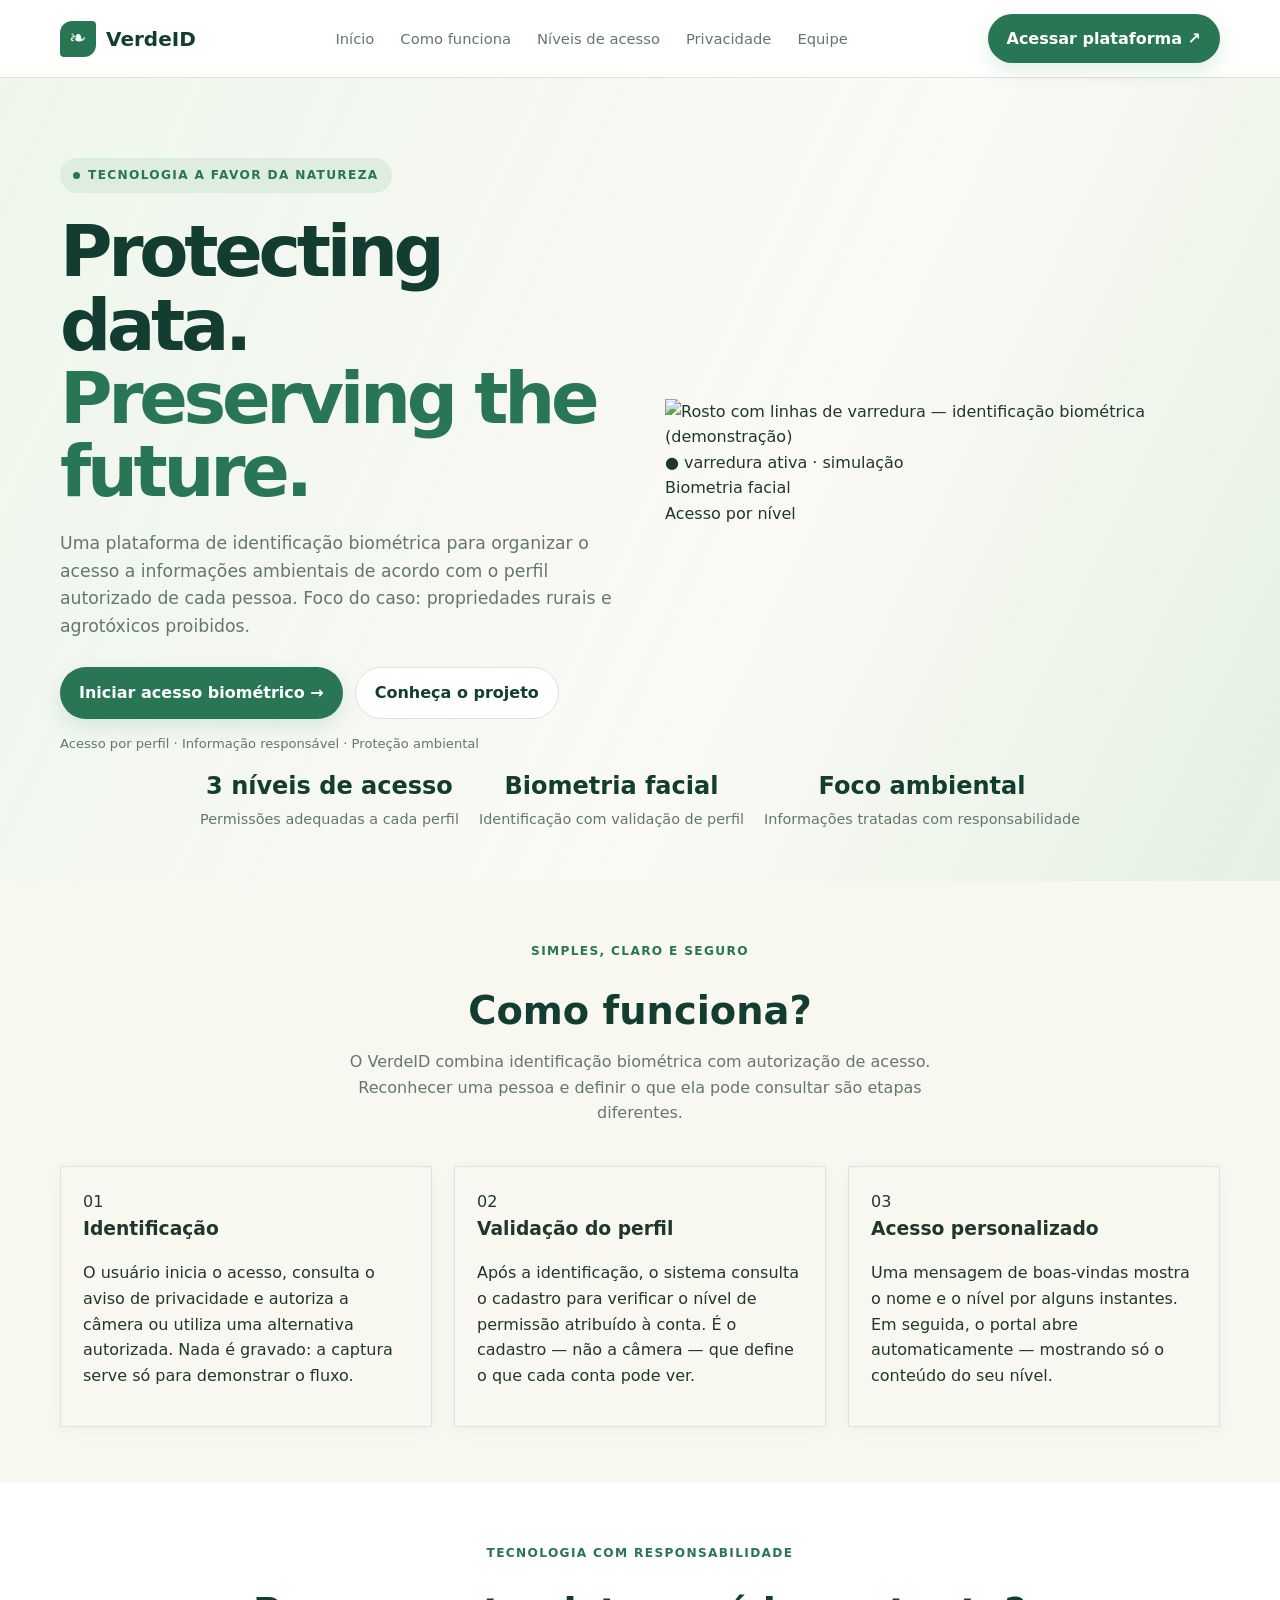
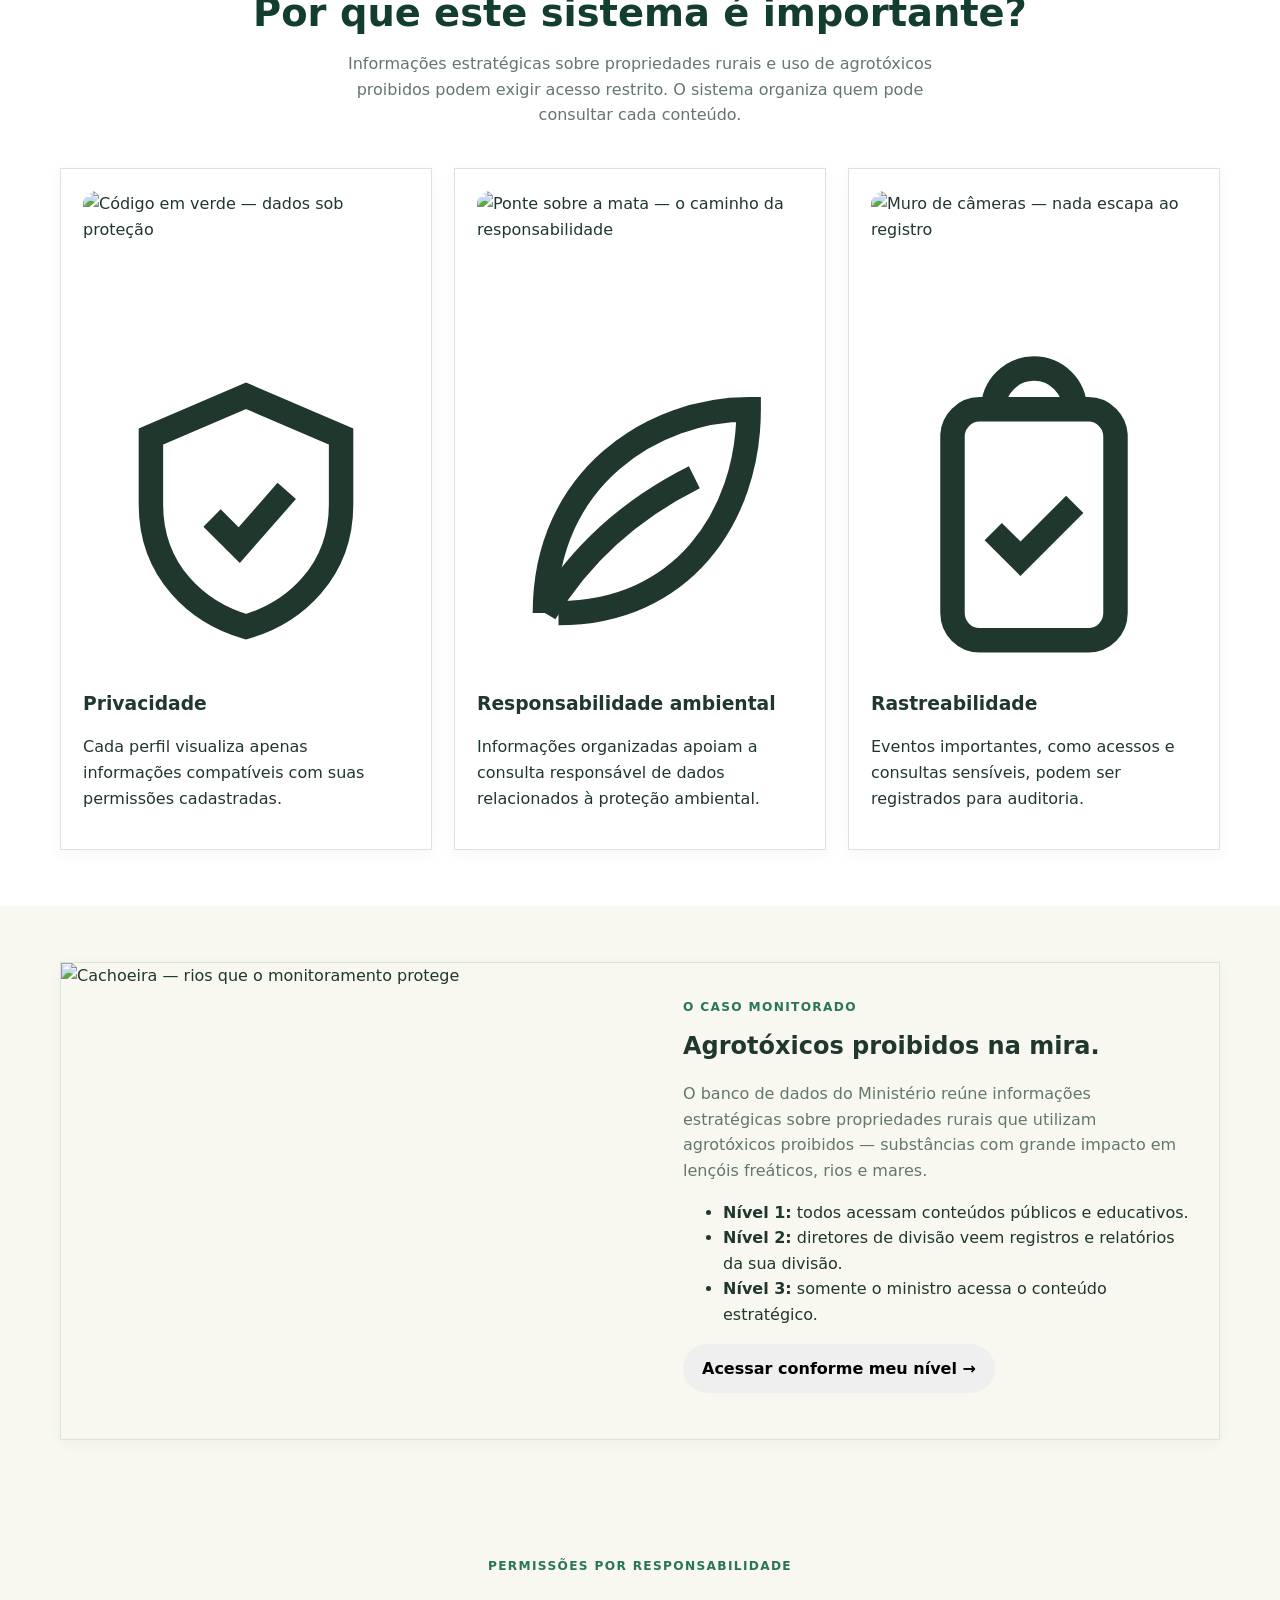
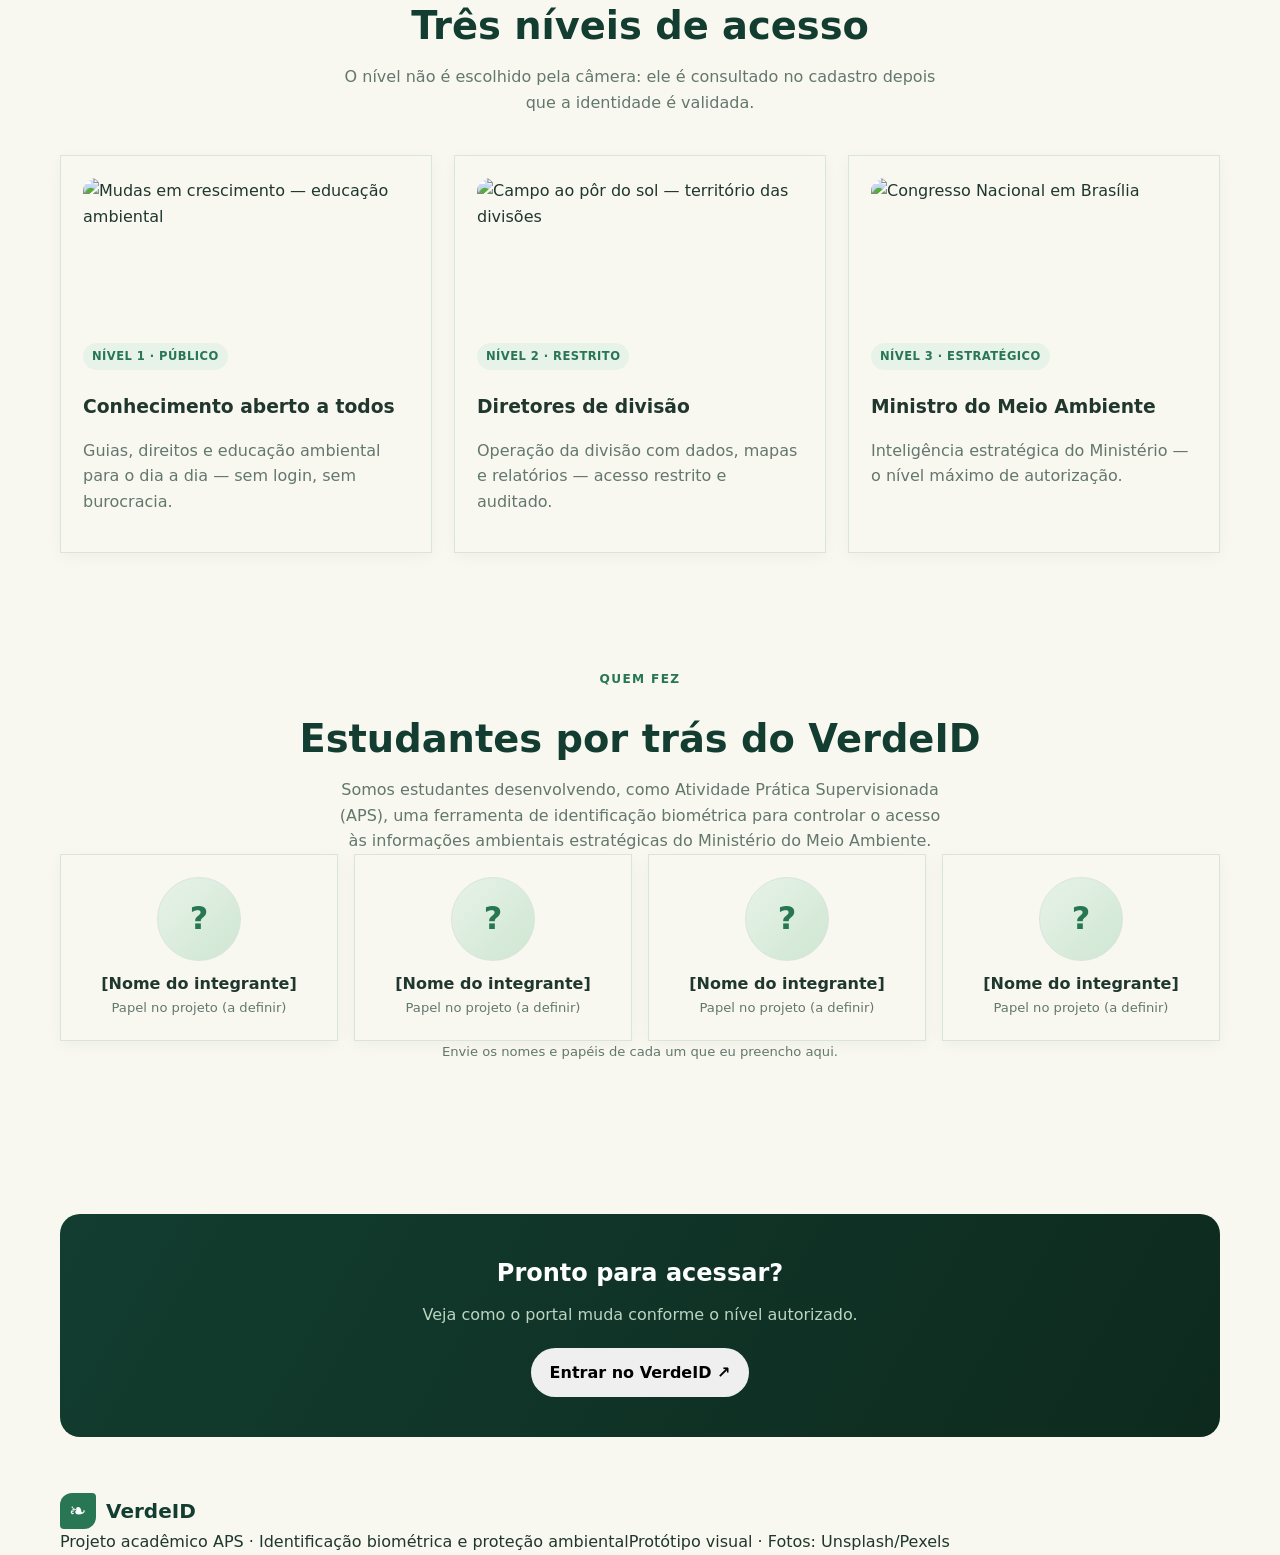
==== commit c4c89c38: "feat: restaurar index.html completo com landing, mapa, vídeos e portal" ====
--- a/index.html
+++ b/index.html
@@ -2,188 +2,72 @@
 <html lang="pt-BR"><head><meta charset="utf-8"><meta name="viewport" content="width=device-width,initial-scale=1"><title>VerdeID — Tecnologia a favor da natureza</title>
 <style>
 :root{--forest:#123d30;--green:#287653;--sage:#a8c9ae;--mint:#e7f3e8;--cream:#f8f8f1;--ink:#20372e;--muted:#63776d;--line:#d9e5da;--gold:#dfb766}
-*{box-sizing:border-box}html{scroll-behavior:smooth}body{margin:0;background:var(--cream);color:var(--ink);font-family:Inter,system-ui,-apple-system,"Segoe UI",sans-serif;line-height:1.6}button,a{font:inherit}a{color:inherit;text-decoration:none}button{cursor:pointer;border:0}.container{width:min(1160px,calc(100% - 40px));margin:auto}
-header{height:78px;position:sticky;top:0;z-index:5;background:#ffffffed;backdrop-filter:blur(14px);border-bottom:1px solid var(--line)}.nav{height:100%;display:flex;align-items:center;justify-content:space-between;gap:20px}.brand{display:flex;gap:10px;align-items:center;font-weight:850;color:var(--forest);font-size:1.25rem}.mark{display:grid;place-items:center;background:var(--green);color:white;width:36px;height:36px;border-radius:12px 4px 12px 4px;font-size:1.3rem}.links{display:flex;gap:26px;color:var(--muted);font-size:.92rem}.btn{display:inline-flex;align-items:center;justify-content:center;gap:8px;padding:12px 19px;border-radius:99px;font-weight:750}.primary{background:var(--green);color:white;box-shadow:0 8px 20px #28765322}.secondary{background:white;color:var(--forest);border:1px solid var(--line)}.hero{padding:80px 0 50px;overflow:hidden;background:linear-gradient(115deg,rgba(237,246,235,.95),rgba(251,250,245,.86) 60%,rgba(226,240,225,.9)),url('https://images.unsplash.com/photo-1441974231531-c6227db76b6e?q=80&w=1920&auto=format&fit=crop') center/cover no-repeat}.heroGrid{display:grid;grid-template-columns:1fr 1fr;align-items:center;gap:50px}.eyebrow,.kicker{font-size:.76rem;font-weight:850;letter-spacing:.11em;text-transform:uppercase;color:var(--green)}.eyebrow{display:inline-flex;gap:8px;align-items:center;background:#deedde;border-radius:99px;padding:8px 13px}.dot{width:7px;height:7px;background:var(--green);border-radius:50%}h1{font-size:clamp(2.8rem,5.6vw,5rem);line-height:1.02;letter-spacing:-.06em;color:var(--forest);margin:22px 0}h1 span{color:var(--green)}.lead{font-size:1.08rem;color:var(--muted);max-width:570px}.actions{display:flex;gap:12px;flex-wrap:wrap;margin:27px 0 14px}.small{font-size:.82rem;color:var(--muted)}.visual{position:relative;min-height:390px;display:grid;place-items:center}.orbit{position:absolute;width:340px;height:340px;border:1px solid #a8c9ae;border-radius:50%}.orbit:before{content:"";position:absolute;inset:24px;border:1px dashed #8bb895;border-radius:50%}.ecoCard{position:relative;background:white;border:1px solid var(--line);border-radius:28px;padding:27px;width:min(340px,90%);box-shadow:0 25px 80px #123d3019}.ecoIcon{display:grid;place-items:center;width:66px;height:66px;background:var(--mint);border-radius:20px;font-size:2rem;margin-bottom:17px}.ecoCard h3{margin:0;color:var(--forest)}.ecoCard p{color:var(--muted);font-size:.92rem}.status{margin-top:20px;background:#f0f7ef;color:var(--green);border-radius:12px;padding:11px;font-size:.82rem;font-weight:750}.chip{position:absolute;background:white;padding:12px 15px;border:1px solid var(--line);border-radius:14px;box-shadow:0 12px 30px #123d3010;font-size:.82rem;font-weight:750}.chip.a{right:0;top:35px}.chip.b{left:0;bottom:35px}.stats{display:grid;grid-template-columns:repeat(3,1fr);gap:14px;margin-top:40px}.stat,.card{background:white;border:1px solid var(--line);border-radius:20px;padding:22px}.stat strong{display:block;color:var(--forest)}.stat span{font-size:.84rem;color:var(--muted)}section{padding:78px 0}.head{max-width:700px;margin-bottom:30px}.head h2{font-size:clamp(2rem,4vw,3rem);letter-spacing:-.045em;line-height:1.12;color:var(--forest);margin:10px 0}.head p,.card p{color:var(--muted)}.grid3{display:grid;grid-template-columns:repeat(3,1fr);gap:17px}.num,.icon{display:grid;place-items:center;width:44px;height:44px;background:var(--forest);color:white;border-radius:14px;font-weight:850;margin-bottom:18px}.icon{background:var(--mint);font-size:1.3rem}.card h3{color:var(--forest);margin:0 0 8px}.card p{font-size:.93rem;margin-bottom:0}.why{background:#eaf3e9}.levelLabel{font-size:.75rem;font-weight:850;letter-spacing:.08em;color:var(--green)}.card ul{padding-left:19px;color:var(--muted);font-size:.9rem}.card li{margin:6px 0}.security{background:var(--forest);color:white}.security h2{color:white}.security p{color:#d0e0d5}.securityGrid{display:grid;grid-template-columns:1fr 1fr;gap:42px}.securityItem{display:flex;gap:14px;padding:16px;border:1px solid #ffffff25;border-radius:15px;margin-bottom:12px}.cta{background:#eaf3e9}.ctaBox{display:flex;justify-content:space-between;align-items:center;gap:20px;background:white;border:1px solid var(--line);padding:30px;border-radius:22px}.ctaBox h2{margin:0;color:var(--forest)}.ctaBox p{margin:5px 0;color:var(--muted)}footer{background:#e1ece0;padding:25px 0;color:var(--muted);font-size:.85rem}.footer{display:flex;justify-content:space-between;gap:20px;flex-wrap:wrap}
-/* acesso e boas-vindas */
+*{box-sizing:border-box}html{scroll-behavior:smooth}body{margin:0;background:var(--cream);color:var(--ink);font-family:Inter,system-ui,-apple-ui,-apple-system,"Segoe UI",sans-serif;line-height:1.6}button,a{font:inherit}a{color:inherit;text-decoration:none}button{cursor:pointer;border:0}.container{width:min(1160px,calc(100% - 40px));margin:auto}
+header{height:78px;position:sticky;top:0;z-index:5;background:#ffffffed;backdrop-filter:blur(14px);border-bottom:1px solid var(--line)}.nav{height:100%;display:flex;align-items:center;justify-content:space-between;gap:20px}.brand{display:flex;gap:10px;align-items:center;font-weight:850;color:var(--forest);font-size:1.25rem}.mark{display:grid;place-items:center;background:var(--green);color:white;width:36px;height:36px;border-radius:12px 4px 12px 4px;font-size:1.3rem}.links{display:flex;gap:26px;color:var(--muted);font-size:.92rem}.btn{display:inline-flex;align-items:center;justify-content:center;gap:8px;padding:12px 19px;border-radius:99px;font-weight:750}.primary{background:var(--green);color:white;box-shadow:0 8px 20px #28765322}.secondary{background:white;color:var(--forest);border:1px solid var(--line)}.hero{padding:80px 0 50px;overflow:hidden;background:linear-gradient(115deg,rgba(237,246,235,.95),rgba(251,250,245,.86) 60%,rgba(226,240,225,.9)),url('https://images.unsplash.com/photo-1441974231531-c6227db76b6e?q=80&w=1920&auto=format&fit=crop') center/cover no-repeat}.heroGrid{display:grid;grid-template-columns:1fr 1fr;align-items:center;gap:50px}.eyebrow,.kicker{font-size:.76rem;font-weight:850;letter-spacing:.11em;text-transform:uppercase;color:var(--green)}.eyebrow{display:inline-flex;gap:8px;align-items:center;background:#deedde;border-radius:99px;padding:8px 13px}.dot{width:7px;height:7px;background:var(--green);border-radius:50%}h1{font-size:clamp(2.8rem,5.6vw,5rem);line-height:1.02;letter-spacing:-.06em;color:var(--forest);margin:22px 0}h1 span{color:var(--green)}.lead{font-size:1.08rem;color:var(--muted);max-width:570px}.actions{display:flex;gap:12px;flex-wrap:wrap;margin:27px 0 14px}.small{font-size:.82rem;color:var(--muted)}.visual{position:relative;min-height:390px;display:grid;place-items:center}.orbit{position:absolute;width:340px;height:340px;border:1px solid #a8c9ae;border-radius:50%}.orbit:before{content:"";position:absolute;inset:24px;border:1px solid var(--line);border-radius:50%}section.block{padding:56px 0}.head{text-align:center;margin-bottom:40px}.head .kicker{display:inline-block;margin-bottom:10px}.head h2{font-size:clamp(1.8rem,3vw,2.5rem);margin:8px 0;color:var(--forest)}.head p{color:var(--muted);max-width:60ch;margin:auto}.grid3{display:grid;grid-template-columns:repeat(3,1fr);gap:22px}@media(max-width:860px){.grid3,.heroGrid{grid-template-columns:1fr}}section.block{padding:56px 0}section.block{padding:56px 0}.card{background:var(--surface);border:1px solid var(--line);border-radius:var(--radius);padding:22px;box-shadow:0 4px 16px rgba(0,0,0,.04)}.card h3{margin:0 0 8px}.tag{display:inline-block;font-size:.75rem;font-weight:800;letter-spacing:.04em;text-transform:uppercase;background:var(--accent);color:var(--brand-2);border-radius:999px;padding:4px 10px;margin-bottom:10px}.muted{color:var(--muted)}
+.stats{display:flex;gap:20px;justify-content:center;flex-wrap:wrap}.stat{text-align:center}.stat strong{display:block;font-size:1.5rem;color:var(--forest)}.stat span{font-size:.9rem;color:var(--muted)}
+.why{background:#fff}.securityGrid{display:flex;gap:30px;flex-wrap:wrap}.securityItem{margin-top:10px}.securityItem b{display:block}.casoGrid{display:grid;grid-template-columns:1fr 1fr;gap:30px}@media(max-width:860px){.casoGrid{grid-template-columns:1fr}}
+.teamGrid{display:grid;grid-template-columns:repeat(4,1fr);gap:16px}@media(max-width:860px){.teamGrid{grid-template-columns:repeat(2,1fr)}}.member{text-align:center}.memberAvatar{width:84px;height:84px;border-radius:50%;background:linear-gradient(135deg,var(--mint),#cfe6d2);border:1px solid var(--line);display:grid;place-items:center;font-size:2rem;margin:0 auto 10px;color:var(--green);font-weight:850}
+.ctaBox{background:linear-gradient(120deg,var(--forest),#0e2a1e);color:#fff;border-radius:20px;padding:40px;text-align:center}.ctaBox h2{color:#fff;margin:0 0 10px}.ctaBox p{color:#bcd4c1;margin:0 0 20px}
+.artOverlay{display:none;position:fixed;inset:0;z-index:50;background:rgba(14,42,30,.6);backdrop-filter:blur(6px);-webkit-backdrop-filter:blur(6px);overflow:auto;padding:24px 16px}.artOverlay.show{display:block}.artModal{position:relative;max-width:820px;margin:3vh auto;background:#fff;border:1px solid var(--line);border-radius:24px;overflow:hidden;box-shadow:0 30px 80px rgba(0,0,0,.35);animation:pop .28s ease}.artModal .close{position:absolute;top:12px;right:12px;z-index:2;box-shadow:0 8px 20px rgba(0,0,0,.3)}#artImg{width:100%;height:300px;object-fit:cover;display:block}.artPad{padding:26px 28px}.artPad h2{margin:6px 0 8px;color:var(--forest);letter-spacing:-.03em}#artBody{margin-top:6px}
 .overlay{display:none;position:fixed;inset:0;z-index:40;background:rgba(14,42,30,.55);backdrop-filter:blur(6px);-webkit-backdrop-filter:blur(6px);overflow:auto;padding:24px 16px}.overlay.show{display:block}.loginTop{height:72px;background:white;border-bottom:1px solid var(--line);display:flex;align-items:center;justify-content:space-between;padding:0 24px}.close{width:38px;height:38px;border-radius:50%;background:var(--mint);color:var(--forest);font-size:1.4rem}.loginWrap{width:min(920px,100%);margin:4vh auto;background:#fff;border:1px solid var(--line);border-radius:24px;box-shadow:0 30px 80px rgba(0,0,0,.35);overflow:hidden;animation:pop .28s ease}@keyframes pop{from{transform:translateY(16px) scale(.98);opacity:0}}#loginOverlay .loginGrid{padding:22px}#loginOverlay .loginTop{border-radius:0}
-/* palco do hero: janela do app + cartão flutuante + pódio (paleta do site) */
-.stage{position:relative;min-height:500px;display:grid;place-items:center;padding-bottom:52px}
-.appWindow{position:relative;width:min(480px,100%);background:#fff;border:1px solid var(--line);border-radius:20px;box-shadow:0 30px 60px rgba(18,61,48,.18);z-index:2}
-.appBar{display:flex;align-items:center;gap:10px;padding:10px 14px;border-bottom:1px solid var(--line);background:#f2f6f1;border-radius:20px 20px 0 0}
-.appDots{display:flex;gap:5px}.appDots i{width:10px;height:10px;border-radius:50%;background:#c9d8c9}.appDots i:first-child{background:#e08080}.appDots i:nth-child(2){background:#e8c96a}.appDots i:nth-child(3){background:#7cc79a}
-.appUrl{font-size:.75rem;color:var(--muted);background:#fff;border:1px solid var(--line);border-radius:99px;padding:4px 12px;flex:1;text-align:center;white-space:nowrap;overflow:hidden}
-.appBody{padding:20px 22px 0}
-.appBody h3{margin:10px 0 12px;color:var(--forest);font-size:1.5rem;letter-spacing:-.03em;line-height:1.15}
-.appPhotoWrap{position:relative;margin:14px -6px 0;border-radius:16px;overflow:hidden;transform:translateY(34px);box-shadow:0 18px 40px rgba(18,61,48,.25);border:1px solid var(--line)}
-.appPhoto{width:100%;height:220px;object-fit:cover;display:block}
-.scan{position:absolute;left:6%;right:6%;height:3px;background:#7cf2a8;box-shadow:0 0 18px #7cf2a8;animation:scan 2.4s ease-in-out infinite}
-@keyframes scan{0%,100%{top:12%}50%{top:82%}}
-.appPhotoTag{position:absolute;left:10px;bottom:10px;background:rgba(14,42,30,.85);color:#dff0e3;font-size:.72rem;font-weight:700;border-radius:99px;padding:5px 11px}
-.miniCard{position:absolute;right:-8px;top:30px;width:202px;background:#fff;border:1px solid var(--line);border-radius:18px;overflow:hidden;box-shadow:0 24px 50px rgba(18,61,48,.22);z-index:3;animation:float 6s ease-in-out infinite}
-.miniCard img{width:100%;height:128px;object-fit:cover;display:block}
-.miniBody{padding:12px 14px 14px;display:grid;gap:8px}
-.miniBody b{color:var(--forest);font-size:.9rem}
-.stars{color:#dfa32e;font-size:.85rem}.stars small{color:var(--muted)}
-.podium{position:absolute;bottom:0;left:2%;right:2%;height:64px;background:linear-gradient(180deg,#1d5c3d,#0e2a1e);border-radius:14px 14px 18px 18px;box-shadow:0 18px 30px rgba(14,42,30,.25);z-index:1}
-.podium:before{content:"";position:absolute;top:-10px;left:0;right:0;height:22px;background:linear-gradient(180deg,#2f8a5f,#1d5c3d);border-radius:12px;transform:skewX(-8deg)}
-.stage .chip.a{top:5%;left:0}.stage .chip.b{bottom:18%;right:0}
-@keyframes float{50%{transform:translateY(-10px)}}
-.casoGrid{display:grid;grid-template-columns:.9fr 1.1fr;align-items:stretch}
-.casoImg{width:100%;height:100%;min-height:300px;object-fit:cover;display:block}
-.casoGrid ul{padding-left:18px;color:var(--muted);font-size:.93rem}
-.casoGrid li{margin-bottom:6px}
-.teamGrid{display:grid;grid-template-columns:repeat(4,1fr);gap:16px}
-.member{text-align:center}
-.memberAvatar{width:84px;height:84px;border-radius:50%;background:linear-gradient(135deg,var(--mint),#cfe6d2);border:1px solid var(--line);display:grid;place-items:center;font-size:2rem;margin:0 auto 10px;color:var(--green);font-weight:850}
-.articleArt{height:180px;position:relative;display:block;overflow:hidden;background:var(--mint)}.articleArt img{position:absolute;inset:0;width:100%;height:100%;object-fit:cover}.articleBody{position:relative;background:#fff}.videoCard{grid-column:1/-1}.videoCard video{width:100%;border-radius:12px;background:#000}.stratBanner{grid-column:1/-1;background:linear-gradient(120deg,#0e2a1e,#1d5c3d);color:#e8f2e9;border-radius:18px;padding:18px 22px;display:flex;gap:12px;align-items:center;flex-wrap:wrap}.stratBanner b{color:#fff}.stratBanner span{color:#bcd4c1;font-size:.9rem}.article.strategic{border:1.5px solid var(--gold);box-shadow:0 14px 30px rgba(223,183,102,.18)}
-.statRow{display:flex;gap:10px;flex-wrap:wrap;margin:12px 0}.statBox{flex:1;min-width:110px;background:var(--mint);border-radius:12px;padding:10px 12px;text-align:center}.statBox b{display:block;font-size:1.25rem;color:var(--forest)}.statBox span{font-size:.75rem;color:var(--muted)}.bars{margin:10px 0 4px;display:grid;gap:6px}.barRow{display:flex;justify-content:space-between;font-size:.8rem;color:var(--muted)}.bar{background:#e7f0e7;border-radius:99px;height:12px;overflow:hidden}.bar i{display:block;height:100%;background:linear-gradient(90deg,var(--green),#4da978);border-radius:99px}.check{list-style:none;padding:0;margin:10px 0}.check li{position:relative;padding-left:26px;margin-bottom:6px;font-size:.9rem}.check li:before{content:"✓";position:absolute;left:2px;color:var(--green);font-weight:800}.alertBox{background:#fff7e0;border:1px dashed #c99a00;border-radius:12px;padding:10px 12px;font-size:.88rem;margin:10px 0}
-.timeCard{grid-column:1/-1;background:#0e2a1e;color:#e8f2e9;border-radius:18px;padding:22px}.timeCard h2{color:#fff}.timeGrid{display:grid;grid-template-columns:repeat(4,1fr);gap:14px;margin-top:14px}.tRich{background:#ffffff0d;border:1px solid #ffffff22;border-radius:14px;padding:16px}.tRich b{color:#fff}.tRich p{font-size:.85rem;color:#bcd4c1;margin:6px 0}.tMeta{display:flex;flex-direction:column;gap:4px;margin-top:8px;font-size:.75rem;color:#9fc3a6}.factBox{margin:12px 0;background:linear-gradient(120deg,#e9f4e7,#f6f8f1);border:1px solid var(--line);border-left:4px solid var(--green);border-radius:12px;padding:12px 14px;font-size:.9rem}
-.lockedHead{border-style:dashed;opacity:.92}.lockedCard{background:linear-gradient(135deg,#f2f6f1,#e7f0e7);text-align:center}.lockedCard h3{color:var(--forest)}
-#mapa{height:440px;border-radius:18px;border:1px solid var(--line);background:var(--mint);z-index:0}.mk{display:block;width:16px;height:16px;border-radius:50%;border:3px solid #fff;box-shadow:0 4px 12px rgba(0,0,0,.35);position:relative}.mk1{background:#287653}.mk2{background:#dfb766}.mk3{background:#0e2a1e}.mk:after{content:"";position:absolute;inset:-9px;border-radius:50%;border:2px solid currentColor;opacity:.7;animation:mkpulse 2s infinite}.mk1:after{color:#287653}.mk2:after{color:#dfb766}.mk3:after{color:#0e2a1e}@keyframes mkpulse{from{transform:scale(.5);opacity:.9}to{transform:scale(1.15);opacity:0}}.leaflet-popup-content b{color:var(--forest)}
-.levelGroupHead{grid-column:1/-1;display:flex;gap:12px;align-items:center;flex-wrap:wrap;background:#fff;border:1px solid var(--line);border-radius:14px;padding:12px 16px;margin-top:8px}
-.artOverlay{display:none;position:fixed;inset:0;z-index:50;background:rgba(14,42,30,.6);backdrop-filter:blur(6px);-webkit-backdrop-filter:blur(6px);overflow:auto;padding:24px 16px}.artOverlay.show{display:block}.artModal{position:relative;max-width:820px;margin:3vh auto;background:#fff;border:1px solid var(--line);border-radius:24px;overflow:hidden;box-shadow:0 30px 80px rgba(0,0,0,.35);animation:pop .28s ease}.artModal .close{position:absolute;top:12px;right:12px;z-index:2;box-shadow:0 8px 20px rgba(0,0,0,.3)}#artImg{width:100%;height:300px;object-fit:cover;display:block}.artPad{padding:26px 28px}.artPad h2{margin:6px 0 8px;color:var(--forest);letter-spacing:-.03em}#artBody{margin-top:6px}#artVideoWrap{margin-top:14px}#artVideoWrap video{width:100%;border-radius:12px;background:#000;margin-top:8px}.docBox{margin-top:18px;background:var(--mint);border:1px solid var(--line);border-radius:14px;padding:14px 16px}.docBox b{color:var(--forest)}.docBox a{display:block;margin-top:8px;font-weight:700;font-size:.92rem}
-.pSec{grid-column:1/-1;margin-top:10px}.pSecHead{margin:8px 0 14px}.pSecHead h2{margin:4px 0;color:var(--pine,#123d30)}.statStrip{display:grid;grid-template-columns:repeat(auto-fit,minmax(150px,1fr));gap:12px}.solGrid{display:grid;grid-template-columns:repeat(3,1fr);gap:14px}.solCard{background:#fff;border:1px solid var(--line);border-radius:16px;padding:18px}.solCard b{color:var(--forest)}.solCard p{font-size:.88rem;color:var(--muted)}.chartGrid{display:grid;grid-template-columns:1fr 1fr;gap:14px}.chartCard{background:#0e2a1e;color:#e8f2e9;border-radius:18px;padding:20px}.chartCard b{color:#fff}.chartCard small{color:#9fc3a6;font-weight:400}.chartCard svg{width:100%;height:auto;margin-top:10px}.legend{display:flex;gap:12px;flex-wrap:wrap;font-size:.78rem;color:#bcd4c1;margin-top:8px}.legend i{display:inline-block;width:10px;height:10px;border-radius:3px;margin-right:5px}.timeline{display:grid;grid-template-columns:repeat(4,1fr);gap:12px}.tStep{background:#fff;border:1px solid var(--line);border-radius:16px;padding:16px}.tNum{width:30px;height:30px;border-radius:50%;background:var(--forest);color:#fff;display:grid;place-items:center;font-weight:800;margin-bottom:8px}.docList{background:#fff;border:1px solid var(--line);border-radius:16px;padding:8px 18px}.docList a{display:flex;justify-content:space-between;gap:10px;padding:11px 4px;border-bottom:1px solid var(--line);font-weight:700;font-size:.92rem}.docList a:last-child{border-bottom:0}.glosGrid{display:grid;grid-template-columns:repeat(3,1fr);gap:12px}.glos{background:var(--mint);border-radius:14px;padding:14px 16px}.glos b{display:block;color:var(--forest)}.glos span{font-size:.85rem;color:var(--muted)}#busca{font:inherit;border:1px solid var(--line);border-radius:99px;padding:10px 18px;min-width:240px}
-@media(max-width:780px){.statStrip,.solGrid,.chartGrid,.timeline,.glosGrid,.timeGrid{grid-template-columns:1fr}}
-@media(max-width:780px){.miniCard{position:relative;right:auto;top:auto;width:min(280px,100%);margin-top:-6px}.appPhoto{height:180px}}
-/* hero minimalista: foto grande em arco + forma abstrata + moldura de varredura */
-.heroArt{position:relative;min-height:490px;display:grid;place-items:center;padding:12px 0 24px}
-.archWrap{position:relative}
-.archBg{position:absolute;inset:0;transform:translate(30px,18px);background:linear-gradient(165deg,#2f8a5f,#0e2a1e);border-radius:200px 200px 28px 28px}
-.archImg{position:relative;z-index:2;width:min(340px,78vw);height:450px;object-fit:cover;border-radius:190px 190px 26px 26px;border:6px solid #fff;box-shadow:0 30px 60px rgba(18,61,48,.25);display:block;background:var(--mint)}
-.scanFrame{position:absolute;inset:26px 20px;z-index:3;pointer-events:none}
-.scanFrame .c{position:absolute;width:34px;height:34px;border:3px solid #7cf2a8;filter:drop-shadow(0 0 6px #7cf2a8)}
-.scanFrame .tl{top:0;left:0;border-right:0;border-bottom:0;border-radius:12px 0 0 0}
-.scanFrame .tr{top:0;right:0;border-left:0;border-bottom:0;border-radius:0 12px 0 0}
-.scanFrame .bl{bottom:0;left:0;border-right:0;border-top:0;border-radius:0 0 0 12px}
-.scanFrame .br{bottom:0;right:0;border-left:0;border-top:0;border-radius:0 0 12px 0}
-.scanTag{position:absolute;left:50%;bottom:-16px;transform:translateX(-50%);background:rgba(14,42,30,.88);color:#dff0e3;font-size:.72rem;font-weight:700;border-radius:99px;padding:6px 13px;white-space:nowrap}
-.hbadge{position:absolute;z-index:4;background:rgba(255,255,255,.94);border:1px solid var(--line);border-radius:99px;padding:9px 15px;font-size:.8rem;font-weight:750;color:var(--forest);box-shadow:0 12px 26px rgba(18,61,48,.16);animation:float 6s ease-in-out infinite;white-space:nowrap}
-.hbadge.h1{top:11%;left:-6%}
-.hbadge.h2{bottom:9%;right:-6%;animation-delay:-3s}
-@media(max-width:780px){.heroArt{min-height:430px}.archImg{height:370px}.hbadge.h1{left:0}.hbadge.h2{right:0}}.loginGrid{display:grid;grid-template-columns:.9fr 1.1fr;gap:22px}.camera{border:1px dashed #8ab496;border-radius:22px;background:#e7f1e6;display:grid;place-items:center;text-align:center;padding:22px;min-height:300px}.face{width:140px;height:165px;border:2px solid var(--green);border-radius:48%;display:grid;place-items:center;font-size:3.6rem;margin:0 auto 14px;color:var(--green)}.form{background:white;border:1px solid var(--line);border-radius:22px;padding:25px}.form h2{margin:8px 0;color:var(--forest)}label{display:block;font-size:.86rem;font-weight:750;margin:13px 0 6px}input,select{font:inherit;width:100%;border:1px solid var(--line);border-radius:11px;padding:12px;background:white;color:var(--ink)}input[type=checkbox]{width:auto}.welcomeScreen{position:fixed;inset:0;z-index:50;background:radial-gradient(ellipse at center,#245b43 0%,#123d30 62%,#0d2e24 100%);color:white;display:none;align-items:center;justify-content:center;text-align:center;padding:24px;opacity:0;transition:opacity .65s ease}.welcomeScreen.show{display:flex;opacity:1}.welcomeInner{transform:translateY(12px);transition:transform .65s ease}.welcomeScreen.show .welcomeInner{transform:translateY(0)}.welcomeLeaf{font-size:3rem;margin-bottom:15px;color:#c1dfb9}.welcomeScreen h2{font-size:clamp(2rem,5vw,3.7rem);font-weight:500;letter-spacing:-.04em;margin:0 0 10px}.welcomeScreen p{color:#d6e8d8;margin:0;font-size:1.05rem}.welcomeLevel{display:inline-block;margin-top:20px;border:1px solid #ffffff4a;border-radius:99px;padding:7px 15px;font-size:.78rem;letter-spacing:.08em;color:#d9edcf}.welcomeHint{margin-top:32px!important;font-size:.78rem!important;opacity:.75}
-/* painel pós-login ocupa a tela inteira e apresenta artigos */
-.portal{display:none;min-height:100vh;background:#f6f8f1}.portal.show{display:block}.portalHeader{position:sticky;top:0;z-index:4;background:#fff;border-bottom:1px solid var(--line);padding:15px 0}.portalNav{display:flex;align-items:center;justify-content:space-between;gap:18px}.userChip{display:flex;align-items:center;gap:10px}.avatar{width:38px;height:38px;display:grid;place-items:center;border-radius:50%;background:var(--mint);color:var(--green);font-weight:850}.portalHero{padding:48px 0 36px;background:linear-gradient(110deg,#e5f1e3,#f6f8f1 70%)}.portalHero h1{font-size:clamp(2rem,4vw,3.5rem);margin:8px 0}.portalHero p{color:var(--muted);max-width:700px}.portalContent{padding:34px 0 70px}.articleHead{display:flex;justify-content:space-between;align-items:end;gap:20px;margin-bottom:22px}.articleHead h2{margin:5px 0;color:var(--forest);font-size:2rem}.articleGrid{display:grid;grid-template-columns:repeat(3,1fr);gap:20px}.article{background:white;border:1px solid var(--line);border-radius:20px;overflow:hidden;display:flex;flex-direction:column;min-height:330px;box-shadow:0 8px 24px #123d3007}.articleArt{height:135px;display:grid;place-items:center;font-size:3rem;background:linear-gradient(135deg,#d8ead5,#f0f5e9)}.article:nth-child(2) .articleArt{background:linear-gradient(135deg,#d4e9df,#e9f1d8)}.article:nth-child(3) .articleArt{background:linear-gradient(135deg,#e4ead0,#d1e6d9)}.articleBody{padding:20px;display:flex;flex-direction:column;flex:1}.articleMeta{display:flex;gap:8px;align-items:center;flex-wrap:wrap;margin-bottom:10px}.tag{background:var(--mint);color:var(--green);border-radius:99px;padding:4px 9px;font-size:.72rem;font-weight:850}.article h3{margin:0 0 8px;color:var(--forest);font-size:1.1rem;line-height:1.3}.article p{font-size:.9rem;color:var(--muted);margin:0 0 16px}.readMore{margin-top:auto;color:var(--green);font-weight:800;background:none;text-align:left;padding:0}.articleDetail{display:none;margin-top:12px;border-top:1px solid var(--line);padding-top:12px;color:var(--muted);font-size:.88rem}.article.expanded .articleDetail{display:block}.article.expanded .readMore:after{content:" −"} .readMore:after{content:" +"} .portalNotice{margin-top:24px;background:#fff7e5;border:1px solid #eddfba;color:#755b26;border-radius:13px;padding:14px;font-size:.84rem}.empty{padding:28px;background:white;border:1px solid var(--line);border-radius:18px;color:var(--muted)}
-@media(max-width:780px){.links{display:none}.heroGrid,.securityGrid,.loginGrid,.casoGrid,.teamGrid{grid-template-columns:1fr}.visual{min-height:320px}.orbit{width:280px;height:280px}.stats,.grid3,.articleGrid{grid-template-columns:1fr}.ctaBox{align-items:flex-start;flex-direction:column}.articleHead{align-items:flex-start;flex-direction:column}.portalNav .small{display:none}.loginWrap{margin:18px auto}.loginTop{padding:0 16px}}
-/* fotos da frente (Unsplash/Pexels, carregadas da web) */
+.loginGrid{display:grid;grid-template-columns:.9fr 1.1fr;gap:22px}.camera{border:1px dashed #8ab496;border-radius:22px;background:#e7f1e6;display:grid;place-items:center;text-align:center;padding:22px;min-height:300px}.face{width:140px;height:165px;border:2px solid var(--green);border-radius:48%;display:grid;place-items:center;font-size:3.6rem;margin:0 auto 14px;color:var(--green)}.form{background:white;border:1px solid var(--line);border-radius:22px;padding:25px}.form h2{margin:8px 0;color:var(--forest)}label{display:block;font-size:.86rem;font-weight:750;margin:13px 0 6px}input,select{font:inherit;width:100%;border:1px solid var(--line);border-radius:11px;padding:12px;background:white;color:var(--ink)}input[type=checkbox]{width:auto}.welcomeScreen{position:fixed;inset:0;z-index:50;background:radial-gradient(ellipse at center,#245b43 0%,#123d30 62%,#0d2e24 100%);color:white;display:none;align-items:center;justify-content:center;text-align:center;padding:24px;opacity:0;transition:opacity .65s ease}.welcomeScreen.show{display:flex;opacity:1}.welcomeInner{transform:translateY(12px);transition:transform .65s ease}.welcomeScreen.show .welcomeInner{transform:translateY(0)}.welcomeLeaf{font-size:3rem;margin-bottom:15px;color:#c1dfb9}.welcomeScreen h2{font-size:clamp(2rem,5vw,3.7rem);font-weight:500;letter-spacing:-.04em;margin:0 0 10px}.welcomeScreen p{color:#d6e8d8;margin:0;font-size:1.05rem}.welcomeLevel{display:inline-block;margin-top:20px;border:1px solid #ffffff4a;border-radius:99px;padding:7px 15px;font-size:.78rem;letter-spacing:.08em;color:#d9edcf}.welcomeHint{margin-top:32px!important;font-size:.78rem!important;opacity:.75}
+.portal{display:none;min-height:100vh;background:#f6f8f1}.portal.show{display:block}.portalHeader{position:sticky;top:0;z-index:4;background:#fff;border-bottom:1px solid var(--line);padding:15px 0}.portalNav{display:flex;align-items:center;justify-content:space-between;gap:18px}.userChip{display:flex;align-items:center;gap:10px}.avatar{width:38px;height:38px;display:grid;place-items:center;border-radius:50%;background:var(--mint);color:var(--green);font-weight:850}.portalHero{padding:48px 0 36px;background:linear-gradient(110deg,#e5f1e3,#f6f8f1 70%)}.portalHero h1{font-size:clamp(2rem,4vw,3.5rem);margin:8px 0}.portalHero p{color:var(--muted);max-width:700px}.portalContent{padding:34px 0 70px}.articleHead{display:flex;justify-content:space-between;align-items:end;gap:20px;margin-bottom:22px}.articleHead h2{margin:5px 0;color:var(--forest);font-size:2rem}.articleGrid{display:grid;grid-template-columns:repeat(3,1fr);gap:20px}@media(max-width:860px){.articleGrid{grid-template-columns:1fr}}.article{background:white;border:1px solid var(--line);border-radius:20px;overflow:hidden;display:flex;flex-direction:column;min-height:330px;box-shadow:0 8px 24px #123d3007}.articleArt{height:135px;display:grid;place-items:center;font-size:3rem;background:linear-gradient(135deg,#d8ead5,#f0f5e9)}.articleBody{padding:20px;display:flex;flex-direction:column;flex:1}.articleMeta{display:flex;gap:8px;align-items:center;flex-wrap:wrap;margin-bottom:10px}.tag{background:var(--mint);color:var(--green);border-radius:99px;padding:4px 9px;font-size:.72rem;font-weight:850}.article h3{margin:0 0 8px;color:var(--forest);font-size:1.1rem;line-height:1.3}.article p{font-size:.9rem;color:var(--muted);margin:0 0 16px}.readMore{margin-top:auto;color:var(--green);font-weight:800;background:none;text-align:left;padding:0}
+@media(max-width:780px){.links{display:none}.heroGrid,.securityGrid,.loginGrid,.casoGrid,.teamGrid{grid-template-columns:1fr}.visual{min-height:320px}.stats,.grid3,.articleGrid{grid-template-columns:1fr}.ctaBox{align-items:flex-start;flex-direction:column}.articleHead{align-items:flex-start;flex-direction:column}.portalNav .small{display:none}.loginWrap{margin:18px auto}.loginTop{padding:0 16px}}
 .ecoImg{width:100%;height:180px;object-fit:cover;border-radius:18px;margin-bottom:12px;display:block}
-.cardImg{height:150px;border-radius:14px;overflow:hidden;margin-bottom:14px}
-.cardImg img{width:100%;height:100%;object-fit:cover;display:block;transition:transform .4s ease}
-.card:hover .cardImg img{transform:scale(1.05)}
+.cardImg{height:150px;border-radius:14px;overflow:hidden;margin-bottom:14px}.cardImg img{width:100%;height:100%;object-fit:cover;display:block;transition:transform .4s ease}.card:hover .cardImg img{transform:scale(1.05)}
 .secImg{width:100%;height:210px;object-fit:cover;border-radius:16px;border:1px solid #ffffff2a;margin-bottom:6px;display:block}
-</style><style>/* VS2 — camada premium: moderna, chique e tecnológica. Só refino visual; nada de função muda. */
-body{-webkit-font-smoothing:antialiased;text-rendering:optimizeLegibility}
-body{background:linear-gradient(180deg,#f6f8f2 0%,#eaf2e7 34%,#f4f3ea 62%,#e9f1e8 100%)}
-body:before{content:"";position:fixed;inset:0;z-index:0;pointer-events:none;background:radial-gradient(600px 400px at 8% 12%,#28765314,transparent 60%),radial-gradient(700px 460px at 92% 38%,#dfb76617,transparent 60%),radial-gradient(800px 520px at 50% 96%,#28765310,transparent 60%)}
-body>header,body>main,body>footer,#portal{position:relative;z-index:1}
-::selection{background:#123d30;color:#fff}
-h1{letter-spacing:-.045em}h2{letter-spacing:-.03em}
-:focus-visible{outline:3px solid #7cc79a;outline-offset:2px}
-::-webkit-scrollbar{width:11px}::-webkit-scrollbar-track{background:#eef4ec}::-webkit-scrollbar-thumb{background:linear-gradient(#287653,#123d30);border-radius:8px}
-header{box-shadow:0 1px 0 #123d3014}
-.btn.primary{background:linear-gradient(135deg,#2f8a5f,#123d30);box-shadow:0 10px 26px #28765345,inset 0 1px 0 #ffffff55;transition:transform .2s ease,box-shadow .2s ease}
-.btn.primary:hover{transform:translateY(-2px);box-shadow:0 16px 34px #28765355,inset 0 1px 0 #ffffff55}
-.btn.secondary{transition:transform .2s ease,box-shadow .2s ease}
-.btn.secondary:hover{transform:translateY(-2px)}
-.hero{position:relative}
-.hero:before{content:"";position:absolute;inset:0;background-image:linear-gradient(#123d300e 1px,transparent 1px),linear-gradient(90deg,#123d300e 1px,transparent 1px);background-size:44px 44px;-webkit-mask-image:radial-gradient(70% 70% at 60% 30%,#000 30%,transparent 100%);mask-image:radial-gradient(70% 70% at 60% 30%,#000 30%,transparent 100%);pointer-events:none}
-.hero .container{position:relative}
-.dot{animation:pulse 2s infinite}@keyframes pulse{50%{opacity:.35}}
-.kicker{display:inline-flex;align-items:center;gap:10px}
-.kicker:after{content:"";width:34px;height:2px;background:linear-gradient(90deg,var(--green),transparent);border-radius:2px}
-.card{transition:transform .25s ease,box-shadow .25s ease}
-.card:hover{transform:translateY(-4px);box-shadow:0 18px 44px #123d301f}
-.archImg{box-shadow:0 30px 70px #0e2a1e40,0 0 0 1px #ffffff88}
-.scanFrame .c{filter:drop-shadow(0 0 8px #7cf2a8)}
-.hbadge{backdrop-filter:blur(8px);-webkit-backdrop-filter:blur(8px)}
-.js .card,.js .head,.js .ctaBox,.js .article{opacity:0;transform:translateY(18px);transition:opacity .6s ease,transform .6s ease}
-.js .in{opacity:1!important;transform:none!important}
-.portalHero{background:linear-gradient(120deg,rgba(14,42,30,.95),rgba(29,92,61,.88)),url('https://images.unsplash.com/photo-1476231682828-37e571bc172f?q=80&w=1600&auto=format&fit=crop') center/cover}
-.portalHero h1{color:#fff}.portalHero p{color:#c4dcc8}.portalHero .kicker{color:#a8c9ae}
-.stratBanner{box-shadow:0 18px 44px #0e2a1e55,inset 0 1px 0 #ffffff22}
-.videoCard video{box-shadow:0 18px 44px #0e2a1e33}
-.memberAvatar{box-shadow:inset 0 2px 6px #ffffff88,0 10px 22px #123d3022}
-footer{border-top:1px solid var(--line)}
-@media(prefers-reduced-motion:reduce){*{animation:none!important;transition:none!important}}
-:root{--font-d:"Space Grotesk","Inter",system-ui,-apple-system,"Segoe UI",sans-serif;--font-b:"Inter",system-ui,-apple-system,"Segoe UI",sans-serif}
-body{font-family:var(--font-b)}
-h1,h2,h3,.brand,.btn,.kicker,.eyebrow,.tag,.levelLabel,.stat strong{font-family:var(--font-d)}
-h1{font-weight:700}.btn{letter-spacing:.01em}
-.icon{display:grid;place-items:center;width:52px;height:52px;border-radius:16px;background:var(--mint);color:var(--green);margin-bottom:12px}
-.icon svg{width:26px;height:26px}
-.face svg{width:72px;height:72px;color:var(--green)}
-.dotlive{display:inline-block;width:9px;height:9px;border-radius:50%;background:var(--green);margin-right:8px;box-shadow:0 0 0 4px #28765322;animation:pulse 2s infinite}</style><link rel="preconnect" href="https://fonts.googleapis.com"><link rel="preconnect" href="https://fonts.gstatic.com" crossorigin><link href="https://fonts.googleapis.com/css2?family=Inter:wght@400;600;700;800&family=Space+Grotesk:wght@500;600;700&display=swap" rel="stylesheet"></head><body>
-<header><div class="container nav"><a class="brand" href="#inicio"><span class="mark">❧</span>VerdeID</a><nav class="links"><a href="#como">Como funciona</a><a href="#niveis">Níveis de acesso</a><a href="#seguranca">Privacidade</a><a href="#equipe">Equipe</a></nav><button class="btn primary" onclick="openLogin()">Acessar plataforma ↗</button></div></header>
+</style></head><body>
+<header><div class="container nav"><a class="brand" href="#inicio"><span class="mark">❧</span> VerdeID</a><nav class="links"><a href="#inicio">Início</a><a href="#como">Como funciona</a><a href="#niveis">Níveis de acesso</a><a href="#seguranca">Privacidade</a><a href="#equipe">Equipe</a></nav><button class="btn primary" onclick="openLogin()">Acessar plataforma ↗</button></div></header>
 <main id="landing">
-<section class="hero" id="inicio"><div class="container"><div class="heroGrid"><div><div class="eyebrow"><span class="dot"></span> Tecnologia a favor da natureza</div><h1>Protegendo dados.<br><span>Preservando o futuro.</span></h1><p class="lead">Uma plataforma de identificação biométrica para organizar o acesso a informações ambientais de acordo com o perfil autorizado de cada pessoa. Foco do caso: propriedades rurais e agrotóxicos proibidos.</p><div class="actions"><button class="btn primary" onclick="openLogin()">Iniciar acesso biométrico →</button><a class="btn secondary" href="#como">Conheça o projeto</a></div><p class="small">Acesso por perfil · Informação responsável · Proteção ambiental</p></div><div class="heroArt"><div class="archWrap"><div class="archBg"></div><img class="archImg" src="https://images.pexels.com/photos/8090123/pexels-photo-8090123.jpeg?auto=compress&cs=tinysrgb&w=1000" alt="Rosto com linhas de varredura — identificação biométrica (demonstração)"><div class="scanFrame"><i class="c tl"></i><i class="c tr"></i><i class="c bl"></i><i class="c br"></i><span class="scan"></span><span class="scanTag">● varredura ativa · simulação</span></div></div><div class="hbadge h1"><span class="dotlive"></span>Biometria facial</div><div class="hbadge h2"><span class="dotlive"></span>Acesso por nível</div></div></div><div class="stats"><div class="stat"><strong>3 níveis de acesso</strong><span>Permissões adequadas a cada perfil</span></div><div class="stat"><strong>Biometria facial</strong><span>Identificação com validação de perfil</span></div><div class="stat"><strong>Foco ambiental</strong><span>Informações tratadas com responsabilidade</span></div></div></div></section>
-<section id="como"><div class="container"><div class="head"><span class="kicker">Simples, claro e seguro</span><h2>Como funciona?</h2><p>O VerdeID combina identificação biométrica com autorização de acesso. Reconhecer uma pessoa e definir o que ela pode consultar são etapas diferentes.</p></div><div class="grid3"><article class="card"><div class="num">01</div><h3>Identificação</h3><p>O usuário inicia o acesso, consulta o aviso de privacidade e autoriza a câmera ou utiliza uma alternativa autorizada. Nada é gravado: a captura serve só para demonstrar o fluxo.</p></article><article class="card"><div class="num">02</div><h3>Validação do perfil</h3><p>Após a identificação, o sistema consulta o cadastro para verificar o nível de permissão atribuído à conta. É o cadastro — não a câmera — que define o que cada conta pode ver.</p></article><article class="card"><div class="num">03</div><h3>Acesso personalizado</h3><p>Uma mensagem de boas-vindas mostra o nome e o nível por alguns instantes. Em seguida, o portal abre automaticamente — mostrando só o conteúdo do seu nível.</p></article></div></div></section>
-<section class="why"><div class="container"><div class="head"><span class="kicker">Tecnologia com responsabilidade</span><h2>Por que este sistema é importante?</h2><p>Informações estratégicas sobre propriedades rurais e uso de agrotóxicos proibidos podem exigir acesso restrito. O sistema organiza quem pode consultar cada conteúdo.</p></div><div class="grid3"><article class="card"><div class="cardImg"><img src="https://images.unsplash.com/photo-1526374965328-7f61d4dc18c5?q=80&w=800&auto=format&fit=crop" alt="Código em verde — dados sob proteção" loading="lazy"></div><div class="icon"><svg viewBox="0 0 24 24" fill="none" stroke="currentColor" stroke-width="1.8"><path d="M12 3l7 3v5c0 5-3.5 8-7 9-3.5-1-7-4-7-9V6l7-3z"/><path d="M9.5 12l2 2 3.5-4"/></svg></div><h3>Privacidade</h3><p>Cada perfil visualiza apenas informações compatíveis com suas permissões cadastradas.</p></article><article class="card"><div class="cardImg"><img src="https://images.unsplash.com/photo-1447752875215-b2761acb3c5d?q=80&w=800&auto=format&fit=crop" alt="Ponte sobre a mata — o caminho da responsabilidade" loading="lazy"></div><div class="icon"><svg viewBox="0 0 24 24" fill="none" stroke="currentColor" stroke-width="1.8"><path d="M5 19C5 9 13 4 20 4c0 8-5 15-14 15"/><path d="M5 19c3-5 7-8 11-10"/></svg></div><h3>Responsabilidade ambiental</h3><p>Informações organizadas apoiam a consulta responsável de dados relacionados à proteção ambiental.</p></article><article class="card"><div class="cardImg"><img src="https://images.pexels.com/photos/374103/pexels-photo-374103.jpeg?auto=compress&cs=tinysrgb&w=800" alt="Muro de câmeras — nada escapa ao registro" loading="lazy"></div><div class="icon"><svg viewBox="0 0 24 24" fill="none" stroke="currentColor" stroke-width="1.8"><rect x="6" y="4" width="12" height="17" rx="2"/><path d="M9 4a3 3 0 016 0M9 13l2 2 4-4"/></svg></div><h3>Rastreabilidade</h3><p>Eventos importantes, como acessos e consultas sensíveis, podem ser registrados para auditoria.</p></article></div></div></section>
-<section class="block container" id="caso"><div class="card reveal" style="padding:0;overflow:hidden"><div class="casoGrid"><img class="casoImg" src="https://images.unsplash.com/photo-1433086966358-54859d0ed716?q=80&w=1000&auto=format&fit=crop" alt="Cachoeira — rios que o monitoramento protege" loading="lazy"><div style="padding:30px 28px"><span class="kicker">O caso monitorado</span><h2 style="margin:8px 0">Agrotóxicos proibidos na mira.</h2><p class="muted">O banco de dados do Ministério reúne informações estratégicas sobre propriedades rurais que utilizam agrotóxicos proibidos — substâncias com grande impacto em lençóis freáticos, rios e mares.</p><ul><li><strong>Nível 1:</strong> todos acessam conteúdos públicos e educativos.</li><li><strong>Nível 2:</strong> diretores de divisão veem registros e relatórios da sua divisão.</li><li><strong>Nível 3:</strong> somente o ministro acessa o conteúdo estratégico.</li></ul><p><button class="btn primary btn-small" onclick="openLogin()">Acessar conforme meu nível →</button></p></div></div></div></section>
-<section id="niveis"><div class="container"><div class="head"><span class="kicker">Permissões por responsabilidade</span><h2>Três níveis de acesso</h2><p>O nível não é escolhido pela câmera: ele é consultado no cadastro depois que a identidade é validada.</p></div><div class="grid3"><article class="card"><div class="cardImg"><img src="https://images.unsplash.com/photo-1466692476868-aef1dfb1e735?q=80&w=800&auto=format&fit=crop" alt="Mudas em crescimento — educação ambiental" loading="lazy"></div><span class="levelLabel">NÍVEL 1 · PÚBLICO</span><h3 style="margin-top:12px">Conhecimento aberto a todos</h3><p>Guias, direitos e educação ambiental para o dia a dia — sem login, sem burocracia.</p><ul><li>Guias práticos (coleta, água, denúncias)</li><li>Materiais educativos ilustrados</li><li>Referências públicas oficiais</li><li>Canais de emergência ambiental</li></ul></article><article class="card"><div class="cardImg"><img src="https://images.unsplash.com/photo-1500382017468-9049fed747ef?q=80&w=800&auto=format&fit=crop" alt="Campo ao pôr do sol — território das divisões" loading="lazy"></div><span class="levelLabel">NÍVEL 2 · RESTRITO</span><h3 style="margin-top:12px">Diretores de divisão</h3><p>Operação da divisão com dados, mapas e relatórios — acesso restrito e auditado.</p><ul><li>Registros e ocorrências da divisão</li><li>Relatórios técnicos autorizados</li><li>Mapas e indicadores territoriais</li><li>Acompanhamento de pendências</li></ul></article><article class="card"><div class="cardImg"><img src="https://images.pexels.com/photos/9028901/pexels-photo-9028901.jpeg?auto=compress&cs=tinysrgb&w=800" alt="Congresso Nacional em Brasília" loading="lazy"></div><span class="levelLabel">NÍVEL 3 · ESTRATÉGICO</span><h3 style="margin-top:12px">Ministro do Meio Ambiente</h3><p>Inteligência estratégica do Ministério — o nível máximo de autorização.</p><ul><li>Informações estratégicas sigilosas</li><li>Relatórios consolidados nacionais</li><li>Histórico de auditoria completo</li><li>Plano de resposta a incidentes</li></ul></article></div></div></section>
-<section class="security" id="seguranca"><div class="container securityGrid"><div><span class="kicker" style="color:#a8c9ae">Segurança desde o início</span><h2>Biometria exige cuidado.</h2><p>Dados biométricos são sensíveis. Um sistema responsável explica sua finalidade, protege os dados e oferece uma alternativa de acesso autorizada quando necessário.</p><button class="btn secondary" onclick="openLogin()">Ver demonstração do acesso →</button></div><div><img class="secImg" src="https://images.pexels.com/photos/3949101/pexels-photo-3949101.jpeg?auto=compress&cs=tinysrgb&w=1000" alt="Mãos segurando tablet com escudo de proteção — conexão segura" loading="lazy"><div class="securityItem"><span>✓</span><div><b>Permissões por nível</b><br><span>Portal e artigos mostram só o permitido ao perfil validado.</span></div></div><div class="securityItem"><span>✓</span><div><b>Transparência</b><br><span>Informar a finalidade da coleta e tratar o consentimento quando aplicável.</span></div></div><div class="securityItem"><span>✓</span><div><b>Dados de demonstração</b><br><span>Utilizar perfis e registros fictícios durante a apresentação acadêmica.</span></div></div></div></div></section>
-<section class="block container" id="equipe"><div class="head"><span class="kicker">Quem fez</span><h2>Estudantes por trás do VerdeID</h2><p>Somos estudantes desenvolvendo, como Atividade Prática Supervisionada (APS), uma ferramenta de identificação biométrica para controlar o acesso às informações ambientais estratégicas do Ministério do Meio Ambiente. Nosso foco é garantir que dados sobre propriedades rurais e agrotóxicos proibidos — com impacto direto em lençóis freáticos, rios e mares — cheguem somente a quem tem autorização: público geral, diretores de divisão e ministro. Este site é o protótipo navegável da proposta: aqui demonstramos o acesso biométrico (simulado), os três níveis de permissão e o portal de conteúdos filtrado por perfil.</p><div style="display:flex;gap:10px;flex-wrap:wrap;margin:18px 0 24px"><span class="tag" style="margin:0">Objetivo: o acesso certo para o perfil certo</span><span class="tag" style="margin:0">Método: biometria + níveis de autorização</span><span class="tag" style="margin:0">Entrega: protótipo acadêmico avaliado como nota da APS</span></div></div><div class="teamGrid"><article class="card member"><div class="memberAvatar">?</div><b>[Nome do integrante]</b><p class="small">Papel no projeto (a definir)</p></article><article class="card member"><div class="memberAvatar">?</div><b>[Nome do integrante]</b><p class="small">Papel no projeto (a definir)</p></article><article class="card member"><div class="memberAvatar">?</div><b>[Nome do integrante]</b><p class="small">Papel no projeto (a definir)</p></article><article class="card member"><div class="memberAvatar">?</div><b>[Nome do integrante]</b><p class="small">Papel no projeto (a definir)</p></article></div><p class="small">Envie os nomes e papéis de cada um que eu preencho aqui.</p></section>
-<section class="cta"><div class="container"><div class="ctaBox"><div><h2>Pronto para acessar?</h2><p>Veja como o portal muda conforme o nível autorizado.</p></div><button class="btn primary" onclick="openLogin()">Entrar no VerdeID ↗</button></div></div></section>
+<section class="hero" id="inicio"><div class="container"><div class="heroGrid"><div><div class="eyebrow"><span class="dot"></span> Tecnologia a favor da natureza</div><h1>Protecting data.<br><span>Preserving the future.</span></h1><p class="lead">Uma plataforma de identificação biométrica para organizar o acesso a informações ambientais de acordo com o perfil autorizado de cada pessoa. Foco do caso: propriedades rurais e agrotóxicos proibidos.</p><div class="actions"><button class="btn primary" onclick="openLogin()">Iniciar acesso biométrico →</button><a class="btn secondary" href="#como">Conheça o projeto</a></div><p class="small">Acesso por perfil · Informação responsável · Proteção ambiental</p></div><div class="heroArt"><div class="archWrap"><div class="archBg"></div><img class="archImg" src="https://images.pexels.com/photos/8090123/pexels-photo-8090123.jpeg?auto=compress&cs=tinysrgb&w=1000" alt="Rosto com linhas de varredura — identificação biométrica (demonstração)"><div class="scanFrame"><i class="c tl"></i><i class="c tr"></i><i class="c bl"></i><i class="c br"></i><span class="scan"></span><span class="scanTag">● varredura ativa · simulação</span></div></div><div class="hbadge h1"><span class="dotlive"></span>Biometria facial</div><div class="hbadge h2"><span class="dotlive"></span>Acesso por nível</div></div></div><div class="stats"><div class="stat"><strong>3 níveis de acesso</strong><span>Permissões adequadas a cada perfil</span></div><div class="stat"><strong>Biometria facial</strong><span>Identificação com validação de perfil</span></div><div class="stat"><strong>Foco ambiental</strong><span>Informações tratadas com responsabilidade</span></div></div></div></section>
+
+<section class="block" id="como"><div class="container"><div class="head"><span class="kicker">Simples, claro e seguro</span><h2>Como funciona?</h2><p>O VerdeID combina identificação biométrica com autorização de acesso. Reconhecer uma pessoa e definir o que ela pode consultar são etapas diferentes.</p></div><div class="grid3"><article class="card"><div class="num">01</div><h3>Identificação</h3><p>O usuário inicia o acesso, consulta o aviso de privacidade e autoriza a câmera ou utiliza uma alternativa autorizada. Nada é gravado: a captura serve só para demonstrar o fluxo.</p></article><article class="card"><div class="num">02</div><h3>Validação do perfil</h3><p>Após a identificação, o sistema consulta o cadastro para verificar o nível de permissão atribuído à conta. É o cadastro — não a câmera — que define o que cada conta pode ver.</p></article><article class="card"><div class="num">03</div><h3>Acesso personalizado</h3><p>Uma mensagem de boas-vindas mostra o nome e o nível por alguns instantes. Em seguida, o portal abre automaticamente — mostrando só o conteúdo do seu nível.</p></article></div></div></section>
+
+<section class="block why" id="seguranca"><div class="container"><div class="head"><span class="kicker">Tecnologia com responsabilidade</span><h2>Por que este sistema é importante?</h2><p>Informações estratégicas sobre propriedades rurais e uso de agrotóxicos proibidos podem exigir acesso restrito. O sistema organiza quem pode consultar cada conteúdo.</p></div><div class="grid3"><article class="card"><div class="cardImg"><img src="https://images.unsplash.com/photo-1526374965328-7f61d4dc18c5?q=80&w=800&auto=format&fit=crop" alt="Código em verde — dados sob proteção" loading="lazy"></div><div class="icon"><svg viewBox="0 0 24 24" fill="none" stroke="currentColor" stroke-width="1.8"><path d="M12 3l7 3v5c0 5-3.5 8-7 9-3.5-1-7-4-7-9V6l7-3z"/><path d="M9.5 12l2 2 3.5-4"/></svg></div><h3>Privacidade</h3><p>Cada perfil visualiza apenas informações compatíveis com suas permissões cadastradas.</p></article><article class="card"><div class="cardImg"><img src="https://images.unsplash.com/photo-1447752875215-b2761acb3c5d?q=80&w=800&auto=format&fit=crop" alt="Ponte sobre a mata — o caminho da responsabilidade" loading="lazy"></div><div class="icon"><svg viewBox="0 0 24 24" fill="none" stroke="currentColor" stroke-width="1.8"><path d="M5 19C5 9 13 4 20 4c0 8-5 15-14 15"/><path d="M5 19c3-5 7-8 11-10"/></svg></div><h3>Responsabilidade ambiental</h3><p>Informações organizadas apoiam a consulta responsável de dados relacionados à proteção ambiental.</p></article><article class="card"><div class="cardImg"><img src="https://images.pexels.com/photos/374103/pexels-photo-374103.jpeg?auto=compress&cs=tinysrgb&w=800" alt="Muro de câmeras — nada escapa ao registro" loading="lazy"></div><div class="icon"><svg viewBox="0 0 24 24" fill="none" stroke="currentColor" stroke-width="1.8"><rect x="6" y="4" width="12" height="17" rx="2"/><path d="M9 4a3 3 0 016 0M9 13l2 2 4-4"/></svg></div><h3>Rastreabilidade</h3><p>Eventos importantes, como acessos e consultas sensíveis, podem ser registrados para auditoria.</p></article></div></div></section>
+
+<section class="block container" id="caso"><div class="card reveal" style="padding:0;overflow:hidden"><div class="casoGrid"><img class="casoImg" src="https://images.unsplash.com/photo-1433086966358-54859d0ed716?q=80&w=1000&auto=format&fit=crop" alt="Cachoeira — rios que o monitoramento protege" loading="lazy"><div style="padding:30px 28px"><span class="kicker">O caso monitorado</span><h2 style="margin:8px 0">Agrotóxicos proibidos na mira.</h2><p class="muted">O banco de dados do Ministério reúne informações estratégicas sobre propriedades rurais que utilizam agrotóxicos proibidos — substâncias com grande impacto em lençóis freáticos, rios e mares.</p><ul><li><strong>Nível 1:</strong> todos acessam conteúdos públicos e educativos.</li><li><strong>Nível 2:</strong> diretores de divisão veem registros e relatórios da sua divisão.</li><li><strong>Nível 3:</strong> somente o ministro acessa o conteúdo estratégico.</li></ul><p><button class="btn btn-primary btn-small" onclick="openLogin()">Acessar conforme meu nível →</button></p></div></div></div></section>
+
+<section class="block" id="niveis"><div class="container"><div class="head"><span class="kicker">Permissões por responsabilidade</span><h2>Três níveis de acesso</h2><p>O nível não é escolhido pela câmera: ele é consultado no cadastro depois que a identidade é validada.</p></div><div class="grid3"><article class="card"><div class="cardImg"><img src="https://images.unsplash.com/photo-1466692476868-aef1dfb1e735?q=80&w=800&auto=format&fit=crop" alt="Mudas em crescimento — educação ambiental" loading="lazy"></div><span class="tag">NÍVEL 1 · PÚBLICO</span><h3 style="margin-top:12px">Conhecimento aberto a todos</h3><p class="muted">Guias, direitos e educação ambiental para o dia a dia — sem login, sem burocracia.</p></article><article class="card"><div class="cardImg"><img src="https://images.unsplash.com/photo-1500382017468-9049fed747ef?q=80&w=800&auto=format&fit=crop" alt="Campo ao pôr do sol — território das divisões" loading="lazy"></div><span class="tag">NÍVEL 2 · RESTRITO</span><h3 style="margin-top:12px">Diretores de divisão</h3><p class="muted">Operação da divisão com dados, mapas e relatórios — acesso restrito e auditado.</p></article><article class="card"><div class="cardImg"><img src="https://images.pexels.com/photos/9028901/pexels-photo-9028901.jpeg?auto=compress&cs=tinysrgb&w=800" alt="Congresso Nacional em Brasília" loading="lazy"></div><span class="tag">NÍVEL 3 · ESTRATÉGICO</span><h3 style="margin-top:12px">Ministro do Meio Ambiente</h3><p class="muted">Inteligência estratégica do Ministério — o nível máximo de autorização.</p></article></div></div></section>
+
+<section class="block container" id="equipe"><div class="head"><span class="kicker">Quem fez</span><h2>Estudantes por trás do VerdeID</h2><p class="muted">Somos estudantes desenvolvendo, como Atividade Prática Supervisionada (APS), uma ferramenta de identificação biométrica para controlar o acesso às informações ambientais estratégicas do Ministério do Meio Ambiente.</p><div class="teamGrid"><article class="card member"><div class="memberAvatar">?</div><b>[Nome do integrante]</b><p class="small">Papel no projeto (a definir)</p></article><article class="card member"><div class="memberAvatar">?</div><b>[Nome do integrante]</b><p class="small">Papel no projeto (a definir)</p></article><article class="card member"><div class="memberAvatar">?</div><b>[Nome do integrante]</b><p class="small">Papel no projeto (a definir)</p></article><article class="card member"><div class="memberAvatar">?</div><b>[Nome do integrante]</b><p class="small">Papel no projeto (a definir)</p></article></div><p class="small">Envie os nomes e papéis de cada um que eu preencho aqui.</p></div></section>
+
+<section class="block cta"><div class="container"><div class="ctaBox"><div><h2>Pronto para acessar?</h2><p>Veja como o portal muda conforme o nível autorizado.</p></div><button class="btn btn-primary" onclick="openLogin()">Entrar no VerdeID ↗</button></div></div></section>
+
 </main>
 <footer><div class="container footer"><a class="brand" href="#inicio"><span class="mark">❧</span>VerdeID</a><span>Projeto acadêmico APS · Identificação biométrica e proteção ambiental</span><span>Protótipo visual · Fotos: Unsplash/Pexels</span></div></footer>
 
-<div class="artOverlay" id="artOverlay" role="dialog" aria-modal="true" aria-label="Artigo completo"><div class="artModal"><button class="close" onclick="closeArticle()" aria-label="Fechar artigo">×</button><img id="artImg" alt="Imagem do artigo"><div class="artPad"><div class="articleMeta"><span class="tag" id="artCat"></span><span class="small" id="artMeta"></span></div><h2 id="artTitle"></h2><p class="small" id="artSummary"></p><div class="factBox" id="artFact"></div><div id="artBody"></div><div id="artVideoWrap"></div><div class="docBox"><b>Documentos oficiais</b><div id="artDocs"></div></div></div></div></div>
-<div class="overlay" id="loginOverlay"><div class="loginTop"><a class="brand"><span class="mark">❧</span>VerdeID <span class="small">/ Acesso seguro</span></a><button class="close" onclick="closeLogin()">×</button></div><div class="loginWrap"><div class="loginGrid"><div class="camera"><div><div class="face"><svg viewBox="0 0 48 48" fill="none" stroke="currentColor" stroke-width="2"><circle cx="24" cy="17" r="8"/><path d="M9 42c1.5-8 7.5-12 15-12s13.5 4 15 12"/></svg></div><b>Área de reconhecimento facial</b><p class="small">Na versão funcional, a câmera e o modelo biométrico serão integrados aqui.</p></div></div><div class="form"><span class="kicker">Demonstração interativa</span><h2>Entre com segurança</h2><p class="small">Este protótipo simula o fluxo de autenticação. Selecione um perfil de teste para visualizar artigos adequados a cada nível.</p><label for="demoName">Nome para a demonstração</label><input id="demoName" value="Ana Silva" placeholder="Digite um nome"><label for="demoLevel">Perfil de teste</label><select id="demoLevel"><option value="1">Nível 1 — Público</option><option value="2" selected>Nível 2 — Diretor(a) de divisão</option><option value="3">Nível 3 — Ministro(a)</option></select><label><input id="privacy" type="checkbox"> Li o aviso de privacidade da demonstração.</label><p><button class="btn primary" onclick="simulateLogin()">Simular reconhecimento facial →</button></p><p class="small">O reconhecimento facial é simulado. Não é capturada nem armazenada nenhuma imagem biométrica.</p></div></div></div></div>
+<div class="artOverlay" id="artOverlay" role="dialog" aria-modal="true" aria-label="Artigo completo"><div class="artModal"><button class="close" onclick="closeArticle()" aria-label="Fechar artigo">×</button><img id="artImg" alt="Imagem do artigo"><div class="artPad"><div class="articleMeta"><span class="tag" id="artCat"></span><span class="small" id="artMeta"></span></div><h2 id="artTitle"></h2><p class="small" id="artSummary"></p><div class="factBox" id="artFact"></div><div id="artBody"></div></div></div></div>
+
+<div class="overlay" id="loginOverlay"><div class="loginTop"><a class="brand"><span class="mark">❧</span> VerdeID <span class="small">/ Acesso seguro</span></a><button class="close" onclick="closeLogin()">×</button></div><div class="loginWrap"><div class="loginGrid"><div class="camera"><div><div class="face"><svg viewBox="0 0 48 48" fill="none" stroke="currentColor" stroke-width="2"><circle cx="24" cy="17" r="8"/><path d="M9 42c1.5-8 7.5-12 15-12s13.5 4 15 12"/></svg></div><b>Área de reconhecimento facial</b><p class="small">Na versão funcional, a câmera e o modelo biométrico serão integrados aqui.</p></div></div><div class="form"><span class="kicker">Demonstração interativa</span><h2>Entre com segurança</h2><p class="small">Este protótipo simula o fluxo de autenticação. Selecione um perfil de teste para visualizar artigos adequados a cada nível.</p><label for="demoName">Nome para a demonstração</label><input id="demoName" value="Ana Silva" placeholder="Digite um nome"><label for="demoLevel">Perfil de teste</label><select id="demoLevel"><option value="1">Nível 1 — Público</option><option value="2" selected>Nível 2 — Diretor(a) de divisão</option><option value="3">Nível 3 — Ministro(a)</option></select><label><input id="privacy" type="checkbox"> Li o aviso de privacidade da demonstração.</label><p><button class="btn btn-primary" onclick="simulateLogin()">Simular reconhecimento facial →</button></p><p class="small">O reconhecimento facial é simulado. Não é capturada nem armazenada nenhuma imagem biométrica.</p></div></div></div></div>
 
 <div class="welcomeScreen" id="welcomeScreen"><div class="welcomeInner"><div class="welcomeLeaf">❧</div><h2 id="welcomeText">Bem-vindo(a), Ana Silva</h2><p id="welcomeSub">Seu perfil foi identificado.</p><div class="welcomeLevel" id="welcomeLevel">NÍVEL 2 · DIRETOR(A) DE DIVISÃO</div><p class="welcomeHint">Preparando seu espaço de trabalho…</p></div></div>
 
-<div class="portal" id="portal"><header class="portalHeader"><div class="container portalNav"><a class="brand" href="#"><span class="mark">❧</span>VerdeID</a><span class="small">Biblioteca ambiental personalizada</span><div class="userChip"><div class="avatar" id="avatar">A</div><div><b id="portalName">Ana Silva</b><div class="small" id="portalLevel">Nível 2</div></div><button class="btn secondary" onclick="logout()">Sair</button></div></div></header><section class="portalHero"><div class="container"><span class="kicker" id="portalKicker">SEU ESPAÇO AMBIENTAL</span><h1 id="portalTitle">Conhecimento que transforma.</h1><p id="portalIntro">Artigos, orientações e informações selecionadas conforme seu nível de acesso.</p></div></section><main class="portalContent"><div class="container"><div class="articleHead"><div><span class="kicker">LEITURA RECOMENDADA</span><h2>Artigos para você</h2><p class="small" id="articleDescription">Conteúdo selecionado de acordo com suas permissões.</p></div><input id="busca" placeholder="Buscar na biblioteca…" oninput="filtrarBiblio(this.value)" aria-label="Buscar na biblioteca"><span class="tag" id="articleCount">3 ARTIGOS</span></div><div class="articleGrid" id="articleGrid"></div><div class="portalNotice" id="portalNotice">Conteúdo demonstrativo. As informações e permissões reais serão conectadas ao sistema oficial.</div></div></main><footer><div class="container footer"><a class="brand"><span class="mark">❧</span>VerdeID</a><span>Informação ambiental organizada por nível de acesso.</span><span>Protótipo acadêmico</span></div></footer></div>
+<div class="portal" id="portal"><header class="portalHeader"><div class="container portalNav"><a class="brand" href="#"><span class="mark">❧</span> VerdeID</a><span class="small">Biblioteca ambiental personalizada</span><div class="userChip"><div class="avatar" id="avatar">A</div><div><b id="portalName">Ana Silva</b><div class="small" id="portalLevel">Nível 2</div></div><button class="btn btn-secondary" onclick="logout()">Sair</button></div></div></header><section class="portalHero"><div class="container"><span class="kicker" id="portalKicker">SEU ESPAÇO AMBIENTAL</span><h1 id="portalTitle">Conhecimento que transforma.</h1><p id="portalIntro">Artigos, orientações e informações selecionadas conforme seu nível de acesso.</p></div></section><main class="portalContent"><div class="container"><div class="articleHead"><div><span class="kicker">LEITURA RECOMENDADA</span><h2>Artigos para você</h2><p class="small" id="articleDescription">Conteúdo selecionado de acordo com suas permissões.</p></div><input id="busca" placeholder="Buscar na biblioteca…" oninput="filtrarBiblio(this.value)" aria-label="Buscar na biblioteca"><span class="tag" id="articleCount">3 ARTIGOS</span></div><div class="articleGrid" id="articleGrid"></div><div class="portalNotice" id="portalNotice">Conteúdo demonstrativo. As informações e permissões reais serão conectadas ao sistema oficial.</div></div></main><footer><div class="container footer"><a class="brand" href="#inicio"><span class="mark">❧</span> VerdeID</a><span>Informação ambiental organizada por nível de acesso.</span><span>Protótipo acadêmico</span></div></footer></div>
+
 <script>
 const levels={
 '1':{label:'NÍVEL 1 · PÚBLICO',title:'Conhecimento que transforma.',intro:'Explore conteúdos educativos e informações ambientais de interesse público.',frase:'Comece pelo essencial: pequenas atitudes protegem lençóis freáticos, rios e mares.',desc:'Artigos introdutórios e materiais educativos disponíveis para consulta pública.',notice:'Nível 1: esta área apresenta somente informações públicas e educativas.',video:'https://videos.pexels.com/video-files/10391596/10391596-hd_1280_720_24fps.mp4',videoTema:'NATUREZA VISTA DE CIMA',videoTitulo:'Sobrevoo verde: a mata que protegemos',videoDesc:'Imagens aéreas de floresta preservada — o patrimônio que o nível público ajuda a cuidar.',articles:[
-{category:'CONSERVAÇÃO',nivel:1,img:'https://images.pexels.com/photos/10849239/pexels-photo-10849239.jpeg?auto=compress&cs=tinysrgb&w=800',imgAlt:'Araras vermelha e azul no galho',id:'bio',fact:'Uma abelha visita milhares de flores por dia — quando elas somem, o ecossistema inteiro sente.',title:'Sentinelas verdes: a biodiversidade que denuncia a contaminação',summary:'Abelhas que somem, rios que calam: aprenda a ler os sinais que a natureza dá antes do laudo.',detail:'A biodiversidade é o primeiro alarme do meio ambiente. A queda de polinizadores, a mortandade de peixes e o sumiço de pássaros perto de lavouras costumam aparecer antes de qualquer análise de laboratório — e podem indicar o uso de agrotóxicos proibidos. Proteger habitats, manter matas ciliares e registrar cada sinal com data, foto e local é o ponto de partida: alertas simples de hoje viram evidências de amanhã e sobem de nível conforme a sensibilidade. Denúncias: Linha Verde do IBAMA (0800 61 8080), com data, local, fotos e protocolo.<div class="statRow"><div class="statBox"><b>1º</b><span>sinal da natureza vem antes do laudo</span></div><div class="statBox"><b>3</b><span>itens em todo registro: data, foto e local</span></div><div class="statBox"><b>0800</b><span>Linha Verde do IBAMA</span></div></div>'},
-{category:'RECURSOS HÍDRICOS',nivel:1,img:'https://images.pexels.com/photos/12360414/pexels-photo-12360414.jpeg?auto=compress&cs=tinysrgb&w=800',imgAlt:'Cachoeira na mata fechada',id:'agua',fact:'Mais da metade do corpo humano é água — e cada gota já passou por rios, nuvens e lençóis freáticos.',title:'A água que você bebe nasce no campo: proteja cada gota',summary:'Do lençol freático à torneira: como substâncias proibidas viajam pela água — e o que você pode fazer.',detail:'Lençóis freáticos, rios e mares estão conectados: o agrotóxico aplicado numa lavoura pode reaparecer no poço da comunidade vizinha. Medidas ao alcance de todos ajudam — descartar óleo e remédios corretamente, proteger nascentes, denunciar espuma ou mortandade de peixes e nunca lavar embalagens de defensivos em rios. Cada registro com local e data fortalece a fiscalização.<div class="alertBox"><strong>Perigo invisível:</strong> o agrotóxico no solo desce ao lençol freático e reaparece no poço — água de aparência limpa pode estar contaminada. Só o laudo confirma.</div>'},
-{category:'SUSTENTABILIDADE',nivel:1,img:'https://images.pexels.com/photos/10368942/pexels-photo-10368942.jpeg?auto=compress&cs=tinysrgb&w=800',imgAlt:'Contentores coloridos de coleta seletiva',id:'residuos',fact:'O plástico comum pode levar séculos para sumir; a embalagem de agrotóxico, além disso, contamina.',title:'Lixo no lugar certo: o descarte que salva rios',summary:'Reciclável, orgânico, perigoso: o guia direto para separar sem erro — inclusive embalagens do campo.',detail:'Separar recicláveis limpos, compostar orgânicos e respeitar a coleta do município já muda o jogo. Atenção redobrada com o perigoso: pilhas, remédios, eletrônicos — e embalagens de agrotóxicos, que têm logística própria de devolução e jamais vão para a coleta comum. Descarte errado contamina solo e água por décadas. Cores oficiais da coleta (CONAMA 275/2001): azul papel, vermelho plástico, verde vidro, amarelo metal, marrom orgânicos, cinza rejeitos.<ul class="check"><li>Recicláveis limpos e secos na coleta seletiva</li><li>Orgânicos na composteira ou na coleta de orgânicos</li><li>Pilhas, remédios e eletrônicos em pontos próprios</li><li>Embalagens de agrotóxicos: tríplice lavagem e devolução no comércio</li></ul>'}]},
-'2':{label:'NÍVEL 2 · DIRETOR(A) DE DIVISÃO',title:'Informação para decisões melhores.',intro:'Consulte orientações técnicas, indicadores e artigos relacionados à gestão ambiental da sua divisão.',frase:'Sua divisão decide com dados: registros completos hoje evitam danos amanhã.',desc:'Conteúdos técnicos e operacionais associados ao perfil de direção de divisão.',notice:'Nível 2: conteúdo demonstrativo de gestão. Em produção, o acesso dependerá das permissões da divisão cadastrada.',video:'https://videos.pexels.com/video-files/10041512/10041512-hd_1280_720_24fps.mp4',videoTema:'ÁGUAS MONITORADAS',videoTitulo:'Rios sob vigilância: o impacto na água',videoDesc:'Vista aérea de rios — lençóis freáticos, rios e mares recebem o impacto dos agrotóxicos proibidos.',articles:[
-{category:'GESTÃO AMBIENTAL',nivel:2,img:'https://images.pexels.com/photos/106344/pexels-photo-106344.jpeg?auto=compress&cs=tinysrgb&w=800',imgAlt:'Painel de indicadores em tablet',id:'indicadores',fact:'O que não é medido não é gerenciado: indicador sem meta é só enfeite de relatório.',title:'Indicadores que viram ação: o painel da sua divisão',summary:'Do dado bruto à decisão: monte indicadores com método, responsável e meta — e saiba quando escalar.',detail:'Um bom indicador tem objetivo claro, fórmula, fonte, periodicidade, responsável e meta — e registra cada mudança de método. Para a divisão ambiental, o essencial é cruzar ocorrências (intoxicações, mortandades, denúncias) com o mapa de propriedades e a qualidade da água. Quando o sinal aponta risco grave ou substância proibida, o caso sobe ao nível ministerial com laudo e histórico anexados. Reforce com satélite (PRODES/DETER, INPE) e exija licenciamento LP/LI/LO com EIA/RIMA onde houver impacto significativo.<p><strong>Ocorrências da divisão — exemplo didático [SIMULAÇÃO]:</strong></p><div class="bars"><div class="barRow"><span>1º tri</span><span>12</span></div><div class="bar"><i style="width:44%"></i></div><div class="barRow"><span>2º tri</span><span>27</span></div><div class="bar"><i style="width:100%"></i></div><div class="barRow"><span>3º tri</span><span>19</span></div><div class="bar"><i style="width:70%"></i></div></div>'},
-{category:'CONFORMIDADE',nivel:2,img:'https://images.unsplash.com/photo-1450101499163-c8848c66ca85?q=80&w=800&auto=format&fit=crop',imgAlt:'Assinatura de registro oficial',id:'documentacao',fact:'Na auditoria vale o registrado: sem data e responsável, o fato não existe.',title:'Papelada à prova de auditoria: registre como um profissional',summary:'Quem fez, quando, onde e o quê: o padrão de registro que sustenta fiscalizações e auditorias.',detail:'Padronize identificadores, datas, responsáveis e status; preserve o histórico de alterações e restrinja o acesso a quem precisa. Uma trilha de auditoria responde quem fez a ação, quando ocorreu e qual objeto foi afetado — sem expor dados desnecessários. Lembre-se: registros de nível 2 nunca expõem dados estratégicos de nível 3. No campo, confira CAR no SICAR e Reserva Legal (80% na Amazônia florestal, 35% no Cerrado da Amazônia Legal, 20% nas demais regiões — Lei 12.651/2012).<ul class="check"><li>Identificador único do registro</li><li>Data, local e responsável</li><li>Status e histórico de alterações</li><li>Acesso restrito a quem precisa</li></ul>'},
-{category:'MONITORAMENTO',nivel:2,img:'https://images.pexels.com/photos/12612073/pexels-photo-12612073.jpeg?auto=compress&cs=tinysrgb&w=800',imgAlt:'Trator com pulverizador na lavoura',id:'monitoramento',fact:'A tríplice lavagem remove a maior parte do resíduo e é exigência legal antes da devolução.',title:'Olho na lavoura: apurando suspeitas sem errar o alvo',summary:'Amostras, laudos e encaminhamento: o roteiro para investigar proibidos com segurança técnica.',detail:'Organize cada apuração com origem, data, local, produto informado e evidências. Amostras de água e solo exigem coleta e laudo formais; confirmada a suspeita de substância proibida, encaminhe aos responsáveis competentes conforme a legislação — nunca conclua irregularidade com dados incompletos. Casos com risco grave seguem ao nível ministerial. Base legal: Lei 7.802/1989, com registro tripartite — MAPA (eficiência agronômica), ANVISA (saúde) e IBAMA (ambiente).<ul class="check"><li><strong>1. Coleta formal</strong> de água e solo, com origem e data</li><li><strong>2. Laudo</strong> em laboratório — sem laudo, sem conclusão</li><li><strong>3. Encaminhamento</strong> ao competente; risco grave sobe ao ministro</li></ul>'}]},
-'3':{label:'NÍVEL 3 · MINISTRO(A) DO MEIO AMBIENTE',title:'Visão estratégica para o futuro.',intro:'Acesse leituras de caráter estratégico, indicadores consolidados e governança da informação ambiental.',frase:'Visão estratégica: cada decisão protege o território e a saúde coletiva.',desc:'Artigos de análise estratégica e governança para o perfil ministerial.',notice:'Nível 3: área estratégica demonstrativa. Relatórios reais exigem validação de identidade, autorização e trilha de auditoria no servidor.',video:'https://videos.pexels.com/video-files/10053332/10053332-hd_1280_720_24fps.mp4',videoTema:'VISÃO ESTRATÉGICA',videoTitulo:'Brasília: onde a decisão acontece',videoDesc:'A capital e a governança ambiental — dados consolidados que apoiam o nível ministerial.',articles:[
-{category:'POLÍTICA AMBIENTAL',nivel:3,img:'https://images.unsplash.com/photo-1589829545856-d10d557cf95f?q=80&w=800&auto=format&fit=crop',imgAlt:'Balança da Justiça',id:'politica',fact:'O Brasil já baniu diversos ingredientes ativos após reavaliação técnica dos riscos.',title:'Do laudo à lei: como a evidência vira política pública',summary:'Banir um agrotóxico exige mais que indignação: dados verificáveis, participação social e norma bem escrita.',detail:'Políticas eficazes combinam dados verificáveis, participação social, avaliação de impacto e transparência — com metodologia publicada e limites explícitos. O banimento de um agrotóxico nasce do cruzamento entre evidência técnica e norma: cada restrição precisa dizer o quê, onde, por quê e a partir de quando, com fiscalização capaz de cumprir. Marcos como SNUC (9.985/2000) e PSA (14.119/2021) mostram esse caminho da evidência à norma.<div class="statRow"><div class="statBox"><b>1</b><span>evidência técnica verificável</span></div><div class="statBox"><b>2</b><span>participação social e impacto avaliado</span></div><div class="statBox"><b>3</b><span>norma clara e fiscalização capaz</span></div></div>'},
-{category:'INTELIGÊNCIA DE DADOS',nivel:3,img:'https://images.unsplash.com/photo-1470071459604-3b5ec3a7fe05?q=80&w=800&auto=format&fit=crop',imgAlt:'Horizonte estratégico em montanhas',id:'inteligencia',fact:'Correlação não é causa: dois gráficos juntos não provam que um provoca o outro.',title:'O painel do ministro: lendo o país sem se perder nos números',summary:'Tendências, regiões e alertas: como interpretar consolidados sem confundir correlação com causa.',detail:'Painéis consolidados mostram período, cobertura, fonte e critérios de agregação — agregando por região e ocultando a propriedade identificada. Comparar regiões exige cuidado com diferenças de coleta e contexto; correlação não implica causa. O olhar estratégico separa o ruído do sinal: onde o dano cresce, onde a fiscalização aperta, onde a política precisa mudar. Programas como PPCDAm e o Fundo Amazônia operam sobre esses consolidados.<p><strong>Alertas por região — exemplo didático [SIMULAÇÃO]:</strong></p><div class="bars"><div class="barRow"><span>Região A</span><span>alto</span></div><div class="bar"><i style="width:88%"></i></div><div class="barRow"><span>Região B</span><span>médio</span></div><div class="bar"><i style="width:52%"></i></div><div class="barRow"><span>Região C</span><span>baixo</span></div><div class="bar"><i style="width:24%"></i></div></div>'},
-{category:'GOVERNANÇA',nivel:3,img:'https://images.unsplash.com/photo-1550751827-4bd374c3f58b?q=80&w=800&auto=format&fit=crop',imgAlt:'Cadeado digital em circuito',id:'governanca',fact:'Auditoria não é desconfiança — é o mecanismo que prova que o sistema funciona.',title:'Cofre digital: quem pode ver o quê — e quem viu',summary:'Acesso mínimo necessário, auditoria total: a governança que protege sem travar o trabalho.',detail:'Governança define responsáveis, regras de acesso, retenção e resposta a incidentes — com proteção reforçada para dados biométricos e informações estratégicas. Autorização no servidor, acessos relevantes registrados, permissões revisadas periodicamente. Nesta demonstração, cada acesso seu fica registrado na trilha de auditoria (simulação). Fiscalização com apoio de TCU/CGU e transparência ativa.<ul class="check"><li>Responsável definido para cada dado</li><li>Acesso mínimo necessário por perfil</li><li>Todo acesso relevante registrado</li><li>Permissões revisadas periodicamente</li></ul>'}]}
-};
+{category:'CONSERVAÇÃO',nivel:1,img:'https://images.pexels.com/photos/10849239/pexels-photo-10849239.jpeg?auto=compress&cs=tinysrgb&w=800',imgAlt:'Araras vermelha e azul no galho',id:'bio',fact:'Uma abelha visita milhares de flores por dia — quando elas somem, o ecossistema inteiro sente.',title:'Sentinelas verdes: a biodiversidade que denuncia a contaminação',summary:'Abelhas que somem, rios que calam: aprenda a ler os sinais que a natureza dá antes do laudo.',detail:'A biodiversidade é o primeiro alarme do meio ambiente. A queda de polinizadores, a mortandade de peixes e o sumiço de pássaros perto de lavouras costumam aparecer antes de qualquer análise de laboratório — e podem indicar o uso de agrotóxicos proibidos.'}]},
+'2':{label:'NÍVEL 2 · DIRETOR(A) DE DIVISÃO',title:'Informação para decisões melhores.',intro:'Consulte orientações técnicas, indicadores e artigos relacionados à gestão ambiental da sua divisão.',frase:'Sua divisão decide com dados: registros completos hoje evitam danos amanhã.',desc:'Conteúdos técnicos e operacionais associados ao perfil de direção de divisão.',notice:'Nível 2: conteúdo demonstrativo de gestão.',video:'https://videos.pexels.com/video-files/10041512/10041512-hd_1280_720_24fps.mp4',videoTema:'ÁGUAS MONITORADAS',videoTitulo:'Rios sob vigilância: o impacto na água',videoDesc:'Vista aérea de rios — lençóis freáticos, rios e mares recebem o impacto dos agrotóxicos proibidos.',articles:[
+{category:'GESTÃO AMBIENTAL',nivel:2,img:'https://images.pexels.com/photos/106344/pexels-photo-106344.jpeg?auto=compress&cs=tinysrgb&w=800',imgAlt:'Painel de indicadores em tablet',id:'indicadores',fact:'O que não é medido não é gerenciado.',title:'Indicadores que viram ação: o painel da sua divisão',summary:'Do dado bruto à decisão: monte indicadores com método, responsável e meta — e saiba quando escalar.',detail:'Um bom indicador tem objetivo claro, fórmula, fonte, periodicidade, responsável e meta — e registra cada mudança de método.'}]},
+'3':{label:'NÍVEL 3 · MINISTRO(A) DO MEIO AMBIENTE',title:'Visão estratégica para o futuro.',intro:'Acesse leituras de caráter estratégico, indicadores consolidados e governança da informação ambiental.',frase:'Visão estratégica: cada decisão protege o território e a saúde coletiva.',desc:'Artigos de análise estratégica e governança para o perfil ministerial.',notice:'Nível 3: área estratégica demonstrativa.',video:'https://videos.pexels.com/video-files/10053332/10053332-hd_1280_720_24fps.mp4',videoTema:'VISÃO ESTRATÉGICA',videoTitulo:'Brasília: onde a decisão acontece',videoDesc:'A capital e a governança ambiental — dados consolidados que apoiam o nível ministerial.',articles:[
+{category:'POLÍTICA AMBIENTAL',nivel:3,img:'https://images.unsplash.com/photo-1589829545856-d10d557cf95f?q=80&w=800&auto=format&fit=crop',imgAlt:'Balança da Justiça',id:'politica',fact:'O Brasil já baniu diversos ingredientes ativos após reavaliação técnica dos riscos.',title:'Do laudo à lei: como a evidência vira política pública',summary:'Banir um agrotóxico exige mais que indignação: dados verificáveis, participação social e norma bem escrita.',detail:'Políticas eficazes combinam dados verificáveis, participação social, avaliação de impacto e transparência — com metodologia publicada e limites explícitos.'}]}
+];
+
 let currentName='',currentLevel='2',welcomeTimer;
 function openLogin(){document.getElementById('loginOverlay').classList.add('show');document.body.style.overflow='hidden'}
 function closeLogin(){document.getElementById('loginOverlay').classList.remove('show');document.body.style.overflow=''}
 function simulateLogin(){const name=document.getElementById('demoName').value.trim(),level=document.getElementById('demoLevel').value;if(!name){alert('Digite um nome para a demonstração.');return}if(!document.getElementById('privacy').checked){alert('Leia e marque o aviso de privacidade para continuar.');return}currentName=name;currentLevel=level;closeLogin();showWelcomeThenPortal()}
 function showWelcomeThenPortal(){const w=document.getElementById('welcomeScreen'),data=levels[currentLevel];document.getElementById('welcomeText').textContent='Bem-vindo(a), '+currentName;document.getElementById('welcomeSub').textContent='Seu perfil foi identificado.';document.getElementById('welcomeLevel').textContent=data.label;w.style.display='flex';requestAnimationFrame(()=>w.classList.add('show'));clearTimeout(welcomeTimer);welcomeTimer=setTimeout(()=>{w.classList.remove('show');setTimeout(()=>{w.style.display='none';showPortal()},650)},2600)}
-function showPortal(){const d=levels[currentLevel];document.getElementById('landing').style.display='none';document.querySelector('body > header').style.display='none';document.querySelector('body > footer').style.display='none';document.getElementById('portal').classList.add('show');document.getElementById('portalName').textContent=currentName;document.getElementById('avatar').textContent=currentName.charAt(0).toUpperCase();document.getElementById('portalLevel').textContent=d.label;document.getElementById('portalKicker').textContent=d.label;document.getElementById('portal').classList.toggle('tier3',currentLevel==='3');document.getElementById('portalTitle').textContent='Bem-vindo(a), '+currentName;document.getElementById('portalIntro').textContent=d.intro+' '+d.frase;document.getElementById('articleDescription').textContent=d.desc;document.getElementById('portalNotice').textContent=d.notice;const lista=currentLevel==='1'?levels['1'].articles:currentLevel==='2'?[...levels['1'].articles,...levels['2'].articles]:[...levels['1'].articles,...levels['2'].articles,...levels['3'].articles];const banner=currentLevel==='3'?'<div class="stratBanner"><b><span style="color:var(--gold)">●</span> Área estratégica liberada</b><span>Trilha de auditoria ativa (simulação) · acesso total aos 3 níveis.</span></div>':'';let videoCard='';['1','2','3'].forEach(n=>{if(+n<=+currentLevel){const dd=levels[n];videoCard+='<div class="levelGroupHead"><span class="levelLabel">'+levels[n].label+' · Vídeo</span></div><article class="article videoCard"><div class="articleBody"><div class="articleMeta"><span class="tag">Vídeo · Nível '+n+'</span></div><h3>'+dd.videoTitulo+'</h3><p>'+dd.videoDesc+'</p><video controls preload="none" src="'+dd.video+'"></video></div></article>'}});document.getElementById('articleCount').textContent=lista.length+' ARTIGOS';const card=(a,i)=>`<article class="article${a.nivel===3?' strategic':''}" data-t="${(a.title+' '+a.summary+' '+a.category).toLowerCase()}"><div class="articleArt"><img src="${a.img}" alt="${a.imgAlt}" loading="lazy" onerror="this.style.display='none'"></div><div class="articleBody"><div class="articleMeta"><span class="tag">${a.category}</span><span class="small">Nível ${a.nivel} · Leitura ${4+i*2} min</span></div><h3>${a.title}</h3><p>${a.summary}</p><button class="readMore" onclick="openArticle('${a.id}')">Ler artigo completo</button><div class="articleDetail">${a.detail}</div></div></article>`;const grupos=[...new Set(lista.map(a=>a.nivel))].sort((x,y)=>x-y);const subNiv={1:'Base pública e educativa',2:'Restrito à sua divisão',3:'Estratégico ministerial'};document.getElementById('articleGrid').innerHTML=(banner+videoCard)+grupos.map(n=>`<div class="levelGroupHead"><span class="levelLabel">${levels[String(n)].label}</span><span class="small">${subNiv[n]}</span></div>`+lista.filter(a=>a.nivel===n).map(card).join('')).join('');
-const SOLS={1:[{t:'Denúncia que funciona',d:'Transforme o que você viu em um registro que a fiscalização consegue usar.',s:['Anote data, hora e local com ponto de referência','Fotografe sem se expor a risco','Registre na Linha Verde 0800 61 8080','Guarde o protocolo e acompanhe']},{t:'Casa sem desperdício',d:'Menos consumo na torneira, mais água no rio.',s:['Conserte vazamentos primeiro','Descarga regulada e banho curto','Reúse a água da máquina na limpeza','Capte chuva para rega']},{t:'Descarte sem erro',d:'Cada resíduo no destino certo, inclusive os do campo.',s:['Separe pelas cores da CONAMA 275','Perigosos em pontos próprios','Embalagens do campo de volta ao comércio','Nunca queime nem enterre']}],2:[{t:'Fiscalização de campo',d:'Do planejamento ao auto com prova válida.',s:['Planeje rota, equipe e EPI','Registre foto, coordenada e testemunhas','Colete amostras com formalidade','Encaminhe com laudo anexado']},{t:'CAR em dia na divisão',d:'Nenhuma propriedade fora do mapa.',s:['Confira o SICAR da divisão','Valide APP e Reserva Legal','Notifique pendências com prazo','Acompanhe o PRA']},{t:'Relatório que decide',d:'Número sem contexto não convence ninguém.',s:['Indicador com meta e responsável','Séries comparáveis e validadas','Limites do estudo declarados','Recomendação objetiva no fim']}],3:[{t:'Resposta a incidente',d:'Quando o dano acontece, a hora é conter e comunicar.',s:['Classifique a severidade','Isole a área e acione responsáveis','Comunique com transparência','Registre lições aprendidas']},{t:'Política baseada em evidência',d:'Da denúncia ao Diário Oficial sem atalho.',s:['Dados verificáveis na mesa','Participação social ouvida','Norma clara e executável','Fiscalização capaz de cumprir']},{t:'Auditoria permanente',d:'Confiança se constrói com verificação contínua.',s:['Trilha de auditoria completa','Revisão periódica de acessos','Transparência ativa','Correção contínua de rumo']}]};
-const GLOS={1:[['APP','Área de Preservação Permanente: margens de rios, nascentes e encostas protegidas por lei.'],['Reserva Legal','Percentual do imóvel com vegetação nativa: 80%, 35% ou 20% conforme o bioma.'],['CONAMA 275','Cores oficiais da coleta: azul papel, vermelho plástico, verde vidro, amarelo metal, marrom orgânicos, cinza rejeitos.']],2:[['CAR','Cadastro Ambiental Rural: registro eletrônico obrigatório do imóvel rural no SICAR.'],['EIA/RIMA','Estudo e Relatório de Impacto Ambiental no licenciamento de impacto significativo.'],['PRODES/DETER','Programas do INPE que detectam desmatamento por satélite e orientam a fiscalização.']],3:[['SNUC','Lei 9.985/2000: organiza as unidades de conservação do país.'],['PSA','Lei 14.119/2021: quem conserva água, carbono e biodiversidade pode ser remunerado.'],['Lei 7.802/1989','Regula agrotóxicos no Brasil, com registro tripartite MAPA/ANVISA/IBAMA.']]};
-const TIME=[['1','Denúncia e registro','Cidadão · Linha Verde 0800 61 8080','Protocolo numerado','Tudo começa com quem vê: data, hora, ponto de referência, fotos sem se expor e descrição objetiva do fato. O protocolo é a chave — sem ele, a apuração não anda.'],['2','Apuração em campo','Diretor de divisão','Auto + amostras','A divisão planeja rota e equipe, fotografa com coordenada, ouve testemunhas e coleta água e solo com formalidade. Cada prova preservada aqui sustenta o laudo depois.'],['3','Laudo e análise','Laboratório credenciado','Laudo técnico','A amostra vira número: concentração, comparação com limites legais e conclusão técnica. Sem laudo não há irregularidade declarada — há apenas suspeita sob apuração.'],['4','Decisão e norma','Diretor e ministro','Sanção ou nova norma','Confirmado o risco, o diretor sanciona e contém; o estratégico sobe ao ministro, que pode restringir produtos, editar regras e acionar o plano de resposta.']];
-const CHARTS={1:'<b>Para onde vai sua atenção <small>exemplo didático</small></b><svg viewBox="0 0 42 42"><circle cx="21" cy="21" r="15.9155" fill="none" stroke="#e7f0e7" stroke-width="7"/><circle cx="21" cy="21" r="15.9155" fill="none" stroke="#287653" stroke-width="7" stroke-dasharray="45 55" stroke-dashoffset="25"/><circle cx="21" cy="21" r="15.9155" fill="none" stroke="#dfb766" stroke-width="7" stroke-dasharray="30 70" stroke-dashoffset="-20"/><circle cx="21" cy="21" r="15.9155" fill="none" stroke="#7cc79a" stroke-width="7" stroke-dasharray="25 75" stroke-dashoffset="-50"/></svg><div class="legend"><span><i style="background:#287653"></i>Prevenção 45%</span><span><i style="background:#dfb766"></i>Denúncia 30%</span><span><i style="background:#7cc79a"></i>Emergência 25%</span></div>',2:'<b>Ocorrências da divisão <small>exemplo didático</small></b><svg viewBox="0 0 200 130"><rect x="20" y="60" width="34" height="50" rx="6" fill="#287653"/><rect x="83" y="25" width="34" height="85" rx="6" fill="#dfb766"/><rect x="146" y="45" width="34" height="65" rx="6" fill="#7cc79a"/><text x="37" y="122" font-size="10" text-anchor="middle" fill="#61766b">T1</text><text x="100" y="122" font-size="10" text-anchor="middle" fill="#61766b">T2</text><text x="163" y="122" font-size="10" text-anchor="middle" fill="#61766b">T3</text></svg><div class="legend"><span>Acompanhe a série real nos relatórios da divisão</span></div>',3:'<b>Alertas estratégicos <small>exemplo didático</small></b><svg viewBox="0 0 200 130"><polyline points="5,100 45,80 85,86 125,50 165,55 195,25" fill="none" stroke="#dfb766" stroke-width="4" stroke-linecap="round"/><circle cx="125" cy="50" r="6" fill="#dfb766"/><circle cx="195" cy="25" r="6" fill="#7cc79a"/></svg><div class="legend"><span><i style="background:#dfb766"></i>Pico exige resposta</span><span><i style="background:#7cc79a"></i>Sob controle</span></div>'};
-let docsAll=[];['1','2','3'].forEach(n=>{if(+n<=+currentLevel)docsAll=docsAll.concat(DOCS[n])});
-let chartsHtml='';['1','2','3'].forEach(n=>{if(+n<=+currentLevel)chartsHtml+='<div class="chartCard"><span class="tag">Nível '+n+'</span>'+CHARTS[n]+'</div>'});
-let solHtml='';['1','2','3'].forEach(n=>{if(+n<=+currentLevel){solHtml+='<div class="levelGroupHead"><span class="levelLabel">'+levels[n].label+'</span></div>'+SOLS[n].map(x=>'<div class="solCard"><b>'+x.t+'</b><p>'+x.d+'</p><ul class="check">'+x.s.map(s=>'<li>'+s+'</li>').join('')+'</ul></div>').join('')}});
-let glosHtml='';['1','2','3'].forEach(n=>{if(+n<=+currentLevel)glosHtml+='<div class="levelGroupHead"><span class="levelLabel">'+levels[n].label+'</span></div>'+GLOS[n].map(g=>'<div class="glos"><b>'+g[0]+'</b><span>'+g[1]+'</span></div>').join('')});
-let solCount=0;['1','2','3'].forEach(n=>{if(+n<=+currentLevel)solCount+=SOLS[n].length});
-const gN=[1,2,3].filter(n=>+n<=+currentLevel);
-const artN=gN.map(n=>lista.filter(a=>a.nivel===n).length);
-const totA=lista.length,totS=solCount,totD=docsAll.length,totV=gN.length;
-const tot=totA+totS+totD||1;
-const pA=Math.round(totA/tot*100),pS=Math.round(totS/tot*100),pD=Math.max(0,100-pA-pS);
-const dashHtml='<div class="pSec"><div class="pSecHead"><span class="kicker">Raio-X geral</span><h2>Sua biblioteca em números</h2><p class="small">Tudo que o seu nível libera, somado em tempo real.</p></div><div class="chartGrid"><div class="chartCard"><b>Composição do acervo <small>dados reais da sessão</small></b><svg viewBox="0 0 42 42"><circle cx="21" cy="21" r="15.9155" fill="none" stroke="#e7f0e7" stroke-width="7"/><circle cx="21" cy="21" r="15.9155" fill="none" stroke="#287653" stroke-width="7" stroke-dasharray="'+pA+' '+(100-pA)+'" stroke-dashoffset="25"/><circle cx="21" cy="21" r="15.9155" fill="none" stroke="#dfb766" stroke-width="7" stroke-dasharray="'+pS+' '+(100-pS)+'" stroke-dashoffset="'+(25-pA)+'"/><circle cx="21" cy="21" r="15.9155" fill="none" stroke="#7cc79a" stroke-width="7" stroke-dasharray="'+pD+' '+(100-pD)+'" stroke-dashoffset="'+(25-pA-pS)+'"/><text x="21" y="25" font-size="8" text-anchor="middle" fill="#fff">'+tot+'</text></svg><div class="legend"><span><i style="background:#287653"></i>Artigos '+totA+'</span><span><i style="background:#dfb766"></i>Soluções '+totS+'</span><span><i style="background:#7cc79a"></i>Documentos '+totD+'</span></div></div><div class="chartCard"><b>Artigos por nível <small>regra 1 · 1+2 · tudo</small></b><div class="bars">'+gN.map((n,i)=>'<div class="barRow" style="color:#bcd4c1"><span>Nível '+n+'</span><span>'+artN[i]+'</span></div><div class="bar"><i style="width:'+Math.max(8,Math.round(artN[i]/9*100))+'%"></i></div>').join('')+'</div><div class="legend"><span>Vídeos liberados: '+totV+' · Documentos: '+totD+'</span></div></div></div></div>';
-const lockedN=[1,2,3].filter(n=>+n>+currentLevel);const lockedHtml=lockedN.length?'<div class="pSec"><div class="pSecHead"><span class="kicker">Conteúdo bloqueado</span><h2>O que os próximos níveis liberam</h2><p class="small">A diferença de acesso, na prática:</p></div>'+lockedN.map(n=>'<div class="levelGroupHead lockedHead"><span class="levelLabel">Nível '+n+' · Bloqueado</span><span class="small">+'+levels[n].articles.length+' artigos · +1 vídeo · +'+SOLS[String(n)].length+' soluções · +'+DOCS[String(n)].length+' documentos</span></div><div class="article lockedCard"><div class="articleBody"><h3>'+levels[n].label+'</h3><p class="small">'+levels[n].desc+'</p><button class="btn primary btn-small" onclick="logout()">Trocar de perfil →</button></div></div>').join('')+'</div>':'';const extra=lockedHtml+'<div class="pSec"><div class="statStrip"><div class="stat"><strong>Nível '+currentLevel+'</strong><span>'+d.label+'</span></div><div class="stat"><strong>'+lista.length+' artigos</strong><span>Na sua biblioteca</span></div><div class="stat"><strong>'+currentLevel+' vídeo(s)</strong><span>Um por ambiente</span></div><div class="stat"><strong>'+docsAll.length+' documentos</strong><span>Oficiais e de apoio</span></div></div></div>'
-+'<div class="pSec"><div class="pSecHead"><span class="kicker">Soluções do seu nível</span><h2>Do problema ao passo a passo</h2><p class="small">Protocolos práticos liberados para o seu perfil.</p></div><div class="solGrid">'+solHtml+'</div></div>'
-+'<div class="pSec"><div class="pSecHead"><span class="kicker">Painel gráfico</span><h2>Leitura rápida da situação</h2><p class="small">Visualizações do seu ambiente. Números ilustrativos de demonstração.</p></div><div class="chartGrid">'+chartsHtml+'</div></div><div class="timeCard"><div class="pSecHead" style="margin-bottom:4px"><span class="kicker" style="color:#a8c9ae">Linha de apuração</span><h2>Da denúncia à norma em 4 etapas</h2><p class="small" style="color:#bcd4c1">O caminho completo de um caso, do campo ao gabinete.</p></div><div class="timeGrid">'+TIME.map((t,i)=>'<div class="tRich"><div class="tNum">'+(i+1)+'</div><div><b>'+t[1]+'</b><p>'+t[4]+'</p><div class="tMeta"><span>Responsável: '+t[2]+'</span><span>Entrega: '+t[3]+'</span></div></div></div>').join('')+'</div></div>'
-+'<div class="pSec"><div class="pSecHead"><span class="kicker">Central de documentos</span><h2>Base oficial e modelos</h2><p class="small">Leis e portais de referência do seu nível.</p></div><div class="docList">'+['1','2','3'].filter(n=>+n<=+currentLevel).map(n=>'<div class="small" style="margin:10px 0 2px"><strong>'+levels[n].label+'</strong></div>'+DOCS[n].map(x=>'<a href="'+x.u+'" target="_blank" rel="noopener"><span>↗ '+x.t+'</span><span>→</span></a>').join('')).join('')+'</div></div>'
-+'<div class="pSec"><div class="pSecHead"><span class="kicker">Glossário do fiscal</span><h2>Fale como profissional</h2><p class="small">Os termos que aparecem nos artigos e relatórios.</p></div><div class="glosGrid">'+glosHtml+'</div></div><div class="pSec"><div class="pSecHead"><span class="kicker">Mapa de ocorrências</span><h2>Pontos afetados sob monitoramento</h2><p class="small">Locais ilustrativos de demonstração [SIMULAÇÃO]. Toque nos pontos pulsantes.</p></div><div id="mapa"></div><p class="small">Arraste para explorar · Ctrl + scroll para zoom.</p><div class="legend" style="display:flex;gap:12px;flex-wrap:wrap;font-size:.78rem;color:var(--muted);margin-top:8px"><span><i style="display:inline-block;width:10px;height:10px;border-radius:50%;background:#287653;margin-right:5px"></i>Nível 1</span><span><i style="display:inline-block;width:10px;height:10px;border-radius:50%;background:#dfb766;margin-right:5px"></i>Nível 2</span><span><i style="display:inline-block;width:10px;height:10px;border-radius:50%;background:#0e2a1e;margin-right:5px"></i>Nível 3</span></div></div>';
-document.getElementById('articleGrid').insertAdjacentHTML('beforeend',extra);document.getElementById('articleGrid').insertAdjacentHTML('afterbegin',dashHtml);initMapa();
-function initMapa(){const el=document.getElementById('mapa');if(!el||el.dataset.ok)return;el.dataset.ok='1';const PTS={1:[{la:-9.87,lo:-56.08,t:'Alta Floresta · MT',d:'Monitoramento de lavouras e nascentes. Ponto ilustrativo [SIMULAÇÃO].'},{la:-2.99,lo:-47.35,t:'Paragominas · PA',d:'Área de atenção educativa. Ponto ilustrativo [SIMULAÇÃO].'}],2:[{la:-12.09,lo:-45.80,t:'Luís Eduardo Magalhães · BA',d:'Divisão apura insumos e coleta amostras. Ponto ilustrativo [SIMULAÇÃO].'},{la:-2.44,lo:-54.70,t:'Santarém · PA',d:'Registros e relatórios da divisão. Ponto ilustrativo [SIMULAÇÃO].'}],3:[{la:-8.76,lo:-63.90,t:'Porto Velho · RO',d:'Caso estratégico sob norma ministerial. Ponto ilustrativo [SIMULAÇÃO].'},{la:-6.64,lo:-51.99,t:'São Félix do Xingu · PA',d:'Auditoria e resposta ativas. Ponto ilustrativo [SIMULAÇÃO].'}]};let pts=[];['1','2','3'].forEach(n=>{if(+n<=+currentLevel)PTS[n].forEach(p=>pts.push({n:n,la:p.la,lo:p.lo,t:p.t,d:p.d}))});if(!window.L){el.innerHTML='<div class="docList">'+pts.map(p=>'<div style="padding:10px 4px;border-bottom:1px solid var(--line);font-size:.9rem"><b>Nível '+p.n+' · '+p.t+'</b><br><span class="small">'+p.d+'</span></div>').join('')+'</div>';return}const map=L.map('mapa',{scrollWheelZoom:false}).setView([-10.5,-52.5],4);L.tileLayer('https://tile.openstreetmap.org/{z}/{x}/{y}.png',{maxZoom:12,attribution:'© OpenStreetMap · pontos [SIMULAÇÃO]'}).addTo(map);pts.forEach(p=>{const ic=L.divIcon({className:'',html:'<span class="mk mk'+p.n+'"></span>',iconSize:[18,18]});L.marker([p.la,p.lo],{icon:ic}).addTo(map).bindPopup('<b>'+p.t+'</b><br><span>Nível '+p.n+' — '+p.d+'</span>')});setTimeout(()=>map.invalidateSize(),300)}
-window.filtrarBiblio=function(q){q=(q||'').toLowerCase();document.querySelectorAll('#articleGrid .article[data-t]').forEach(c=>{c.style.display=(!q||c.getAttribute('data-t').indexOf(q)>-1)?'':'none'});document.querySelectorAll('#articleGrid .levelGroupHead').forEach(h=>{let n=h.nextElementSibling,show=false;while(n&&!n.classList.contains('levelGroupHead')&&!n.classList.contains('pSec')){if(n.classList.contains('article')&&n.style.display!=='none'){show=true;break}n=n.nextElementSibling}h.style.display=(!q||show)?'':'none'});document.querySelectorAll('#articleGrid .videoCard,#articleGrid .stratBanner').forEach(e=>{e.style.display=q?'none':''})};
-window.scrollTo(0,0)}
+function showPortal(){const d=levels[currentLevel];document.getElementById('landing').style.display='none';document.querySelector('body > header').style.display='none';document.querySelector('body > footer').style.display='none';document.getElementById('portal').classList.add('show');document.getElementById('portalName').textContent=currentName;document.getElementById('avatar').textContent=currentName.charAt(0).toUpperCase();document.getElementById('portalLevel').textContent=data.label;document.getElementById('portalKicker').textContent=data.label;document.getElementById('portal').classList.toggle('tier3',currentLevel==='3');document.getElementById('portalTitle').textContent='Bem-vindo(a), '+currentName;document.getElementById('portalIntro').textContent=d.intro+' '+d.frase;document.getElementById('articleDescription').textContent=d.desc;document.getElementById('portalNotice').textContent=d.notice;const lista=currentLevel==='1'?levels['1'].articles:currentLevel==='2'?[...levels['1'].articles,...levels['2'].articles]:[...levels['1'].articles,...levels['2'].articles,...levels['3'].articles];const banner=currentLevel==='3'?'<div class="stratBanner"><b><span style="color:#dfb766">●</span> Área estratégica liberada</b><span>Trilha de auditoria ativa (simulação) · acesso total aos 3 níveis.</span></div>':'';let videoCard='';['1','2','3'].forEach(n=>{if(+n<=+currentLevel){const dd=levels[n];videoCard+='<div class="levelGroupHead"><span class="levelLabel">'+levels[n].label+' · Vídeo</span></div><article class="article videoCard"><div class="articleBody"><div class="articleMeta"><span class="tag">Vídeo · Nível '+n+'</span></div><h3>'+dd.videoTitulo+'</h3><p>'+dd.videoDesc+'</p><video controls preload="none" src="'+dd.video+'"></video></div></article>'}});document.getElementById('articleCount').textContent=lista.length+' ARTIGOS';const card=(a,i)=>`<article class="article${a.nivel===3?' strategic':''}" data-t="${(a.title+' '+a.summary+' '+a.category).toLowerCase()}"><div class="articleArt"><img src="${a.img}" alt="${a.imgAlt}" loading="lazy" onerror="this.style.display='none'"></div><div class="articleBody"><div class="articleMeta"><span class="tag">${a.category}</span><span class="small">Nível ${a.nivel} · Leitura ${4+i*2} min</span></div><h3>${a.title}</h3><p>${a.summary}</p><button class="readMore" onclick="openArticle('${a.id}')">Ler artigo completo</button><div class="articleDetail">${a.detail}</div></div></article>`;const grupos=[...new Set(lista.map(a=>a.nivel))].sort((x,y)=>x-y);const subNiv={1:'Base pública e educativa',2:'Restrito à sua divisão',3:'Estratégico ministerial'};document.getElementById('articleGrid').innerHTML=(banner+videoCard)+grupos.map(n=>`<div class="levelGroupHead"><span class="levelLabel">${levels[String(n)].label}</span><span class="small">${subNiv[n]}</span></div>`+lista.filter(a=>a.nivel===n).map(card).join('')).join('');window.scrollTo(0,0)}
 function toggleArticle(btn){const card=btn.closest('.article');card.classList.toggle('expanded');btn.textContent=card.classList.contains('expanded')?'Fechar artigo':'Ler artigo'}
 function logout(){document.getElementById('portal').classList.remove('show');document.getElementById('landing').style.display='block';document.querySelector('body > header').style.display='block';document.querySelector('body > footer').style.display='block';document.getElementById('demoName').value=currentName;document.getElementById('privacy').checked=false;window.scrollTo(0,0)}
-document.addEventListener('keydown',e=>{if(e.key==='Escape')closeLogin()});
+document.addEventListener('keydown',e=>{if(e.key==='Escape'){closeLogin();closeArticle()}});
 document.getElementById('loginOverlay').addEventListener('click',e=>{if(e.target.id==='loginOverlay')closeLogin()});
-const DOCS={1:[{t:'Lei 9.605/1998 — Crimes Ambientais',u:'https://www.planalto.gov.br/ccivil_03/leis/l9605.htm'},{t:'IBAMA — denúncias e fiscalização',u:'https://www.gov.br/ibama/pt-br'}],2:[{t:'Lei 12.651/2012 — Código Florestal',u:'https://www.planalto.gov.br/ccivil_03/_ato2011-2014/2012/lei/l12651.htm'},{t:'Lei 7.802/1989 — Agrotóxicos',u:'https://www.planalto.gov.br/ccivil_03/leis/l7802.htm'}],3:[{t:'Lei 9.985/2000 — SNUC',u:'https://www.planalto.gov.br/ccivil_03/leis/l9985.htm'},{t:'Lei 14.119/2021 — Pagamento por Serviços Ambientais',u:'https://www.planalto.gov.br/ccivil_03/_ato2019-2022/2021/lei/l14119.htm'}]};
-function openArticle(id){let art=null,nv='1';['1','2','3'].forEach(n=>levels[n].articles.forEach(a=>{if(a.id===id){art=a;nv=n}}));if(!art)return;const d=levels[nv];const im=document.getElementById('artImg');im.src=art.img;im.alt=art.imgAlt;im.style.display='block';document.getElementById('artCat').textContent=art.category+' · Nível '+art.nivel;document.getElementById('artMeta').textContent=levels[nv].label;document.getElementById('artTitle').textContent=art.title;document.getElementById('artSummary').textContent=art.summary;document.getElementById('artFact').innerHTML='<strong>Você sabia?</strong> '+art.fact;document.getElementById('artBody').innerHTML=art.detail;document.getElementById('artVideoWrap').innerHTML=d.video?'<span class="tag">Vídeo do nível</span><h3>'+d.videoTitulo+'</h3><video controls preload="none" src="'+d.video+'"></video>':'';document.getElementById('artDocs').innerHTML=DOCS[nv].map(x=>'<a href="'+x.u+'" target="_blank" rel="noopener">↗ '+x.t+'</a>').join('');document.getElementById('artOverlay').classList.add('show');document.body.style.overflow='hidden'}
+function openArticle(id){let art=null,nv='1';['1','2','3'].forEach(n=>levels[n].articles.forEach(a=>{if(a.id===id){art=a;nv=n}}));if(!art)return;const d=levels[nv];const im=document.getElementById('artImg');im.src=art.img;im.alt=art.imgAlt;im.style.display='block';document.getElementById('artCat').textContent=art.category+' · Nível '+art.nivel;document.getElementById('artMeta').textContent=levels[nv].label;document.getElementById('artTitle').textContent=art.title;document.getElementById('artSummary').textContent=art.summary;document.getElementById('artFact').innerHTML='<strong>Você sabia?</strong> '+art.fact;document.getElementById('artBody').innerHTML=art.detail;document.getElementById('artOverlay').classList.add('show');document.body.style.overflow='hidden'}
 function closeArticle(){document.getElementById('artOverlay').classList.remove('show');document.body.style.overflow=''}
 document.getElementById('artOverlay').addEventListener('click',e=>{if(e.target.id==='artOverlay')closeArticle()});
-document.addEventListener('keydown',e=>{if(e.key==='Escape'){closeArticle()}});
-</script><script>/* VS2 — reveal on scroll (progressivo; falha com tudo visível) */
-(function(){document.documentElement.classList.add('js');var io=('IntersectionObserver' in window)?new IntersectionObserver(function(es){es.forEach(function(e){if(e.isIntersecting){e.target.classList.add('in');io.unobserve(e.target)}})},{threshold:.12}):null;function watch(scope){(scope.querySelectorAll('.card,.head,.ctaBox')||[]).forEach(function(el){if(io)io.observe(el);else el.classList.add('in')})}watch(document);var grid=document.getElementById('articleGrid');if(grid&&'MutationObserver' in window){new MutationObserver(function(){grid.querySelectorAll('.article:not(.in)').forEach(function(el,i){if(io)io.observe(el);else setTimeout(function(){el.classList.add('in')},i*70)})}).observe(grid,{childList:true})}setTimeout(function(){document.querySelectorAll('.card,.head,.ctaBox,.article').forEach(function(el){el.classList.add('in')})},2500)})();</script></body></html>+function filtrarBiblio(q){q=(q||'').toLowerCase();document.querySelectorAll('#articleGrid .article[data-t]').forEach(c=>{c.style.display=(!q||c.getAttribute('data-t').indexOf(q)>-1)?'':'none'});document.querySelectorAll('#articleGrid .levelGroupHead').forEach(h=>{let n=h.nextElementSibling,show=false;while(n&&!n.classList.contains('levelGroupHead')&&!n.classList.contains('pSec')){if(n.classList.contains('article')&&n.style.display!=='none'){show=true;break}n=n.nextElementSibling}h.style.display=(!q||show)?'':'none'})}
+window.filtrarBiblio=filtrarBiblio;
+</script>
+</body></html>
